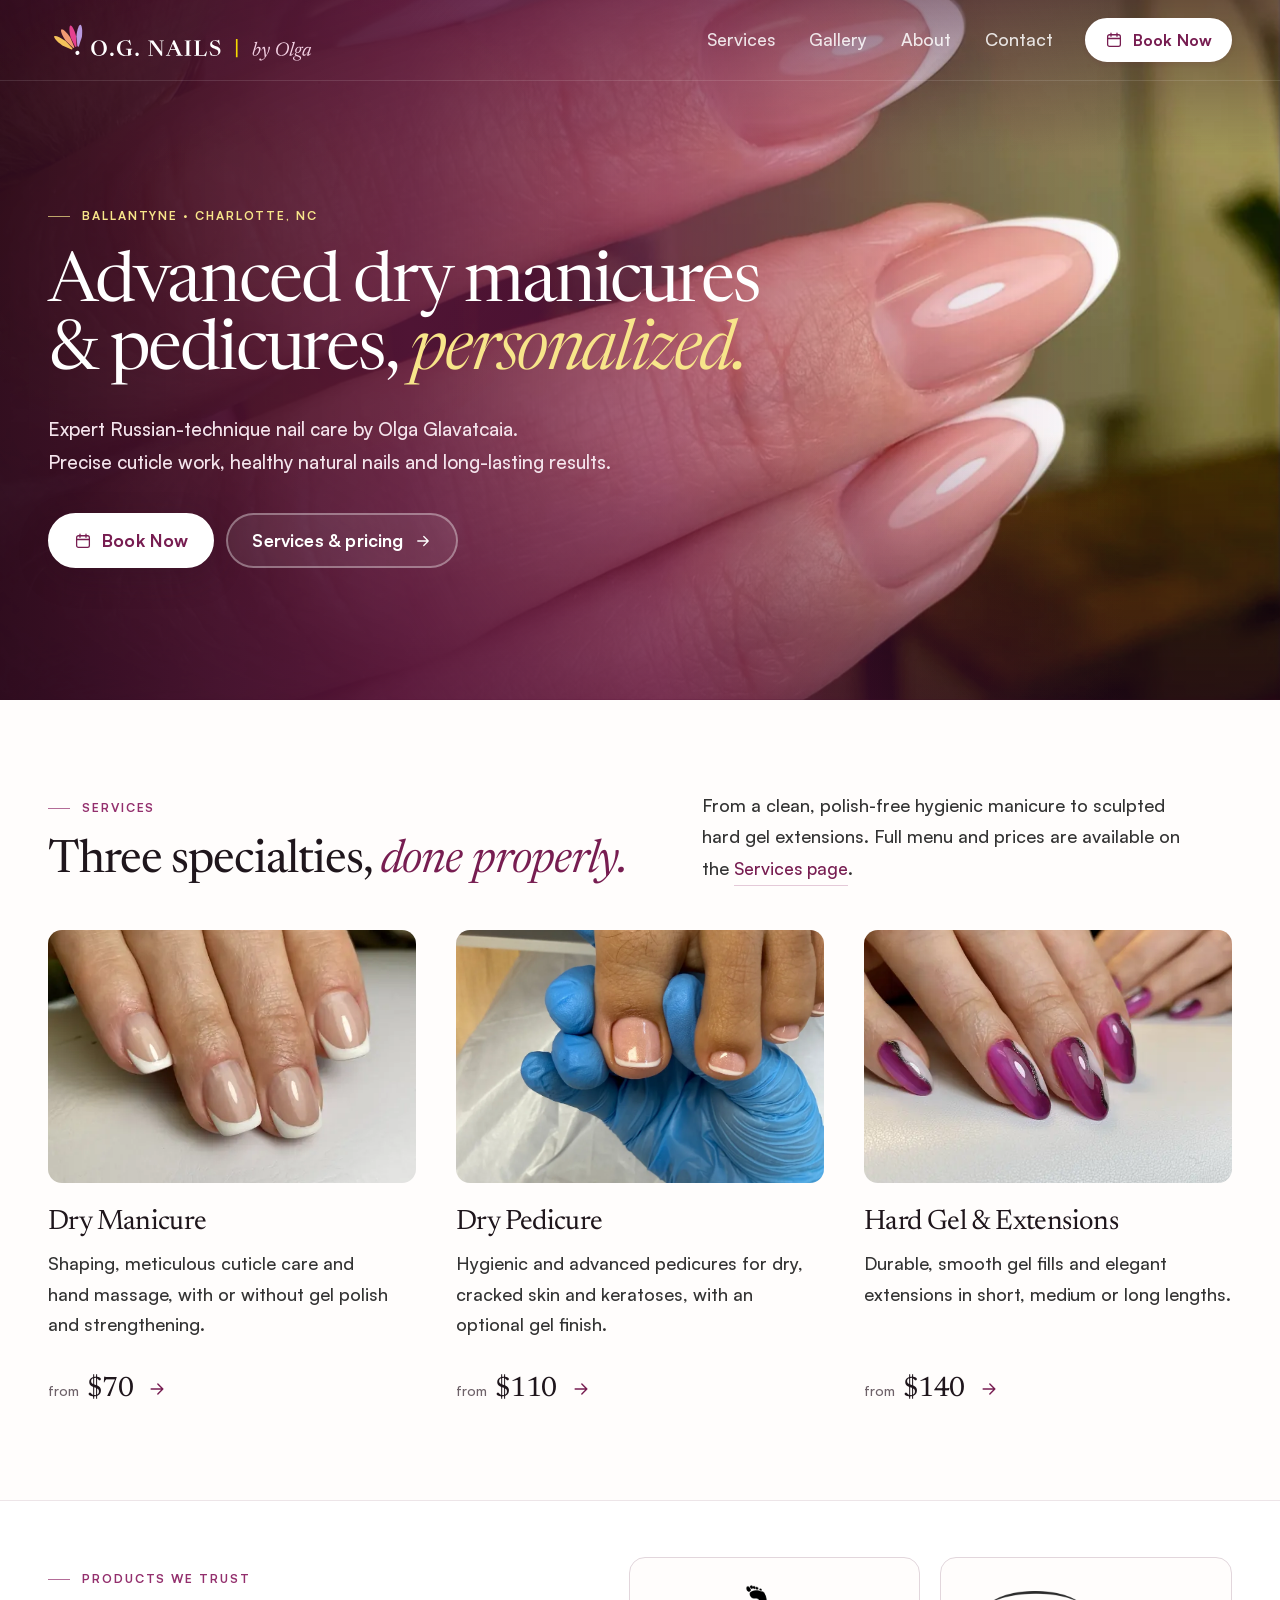
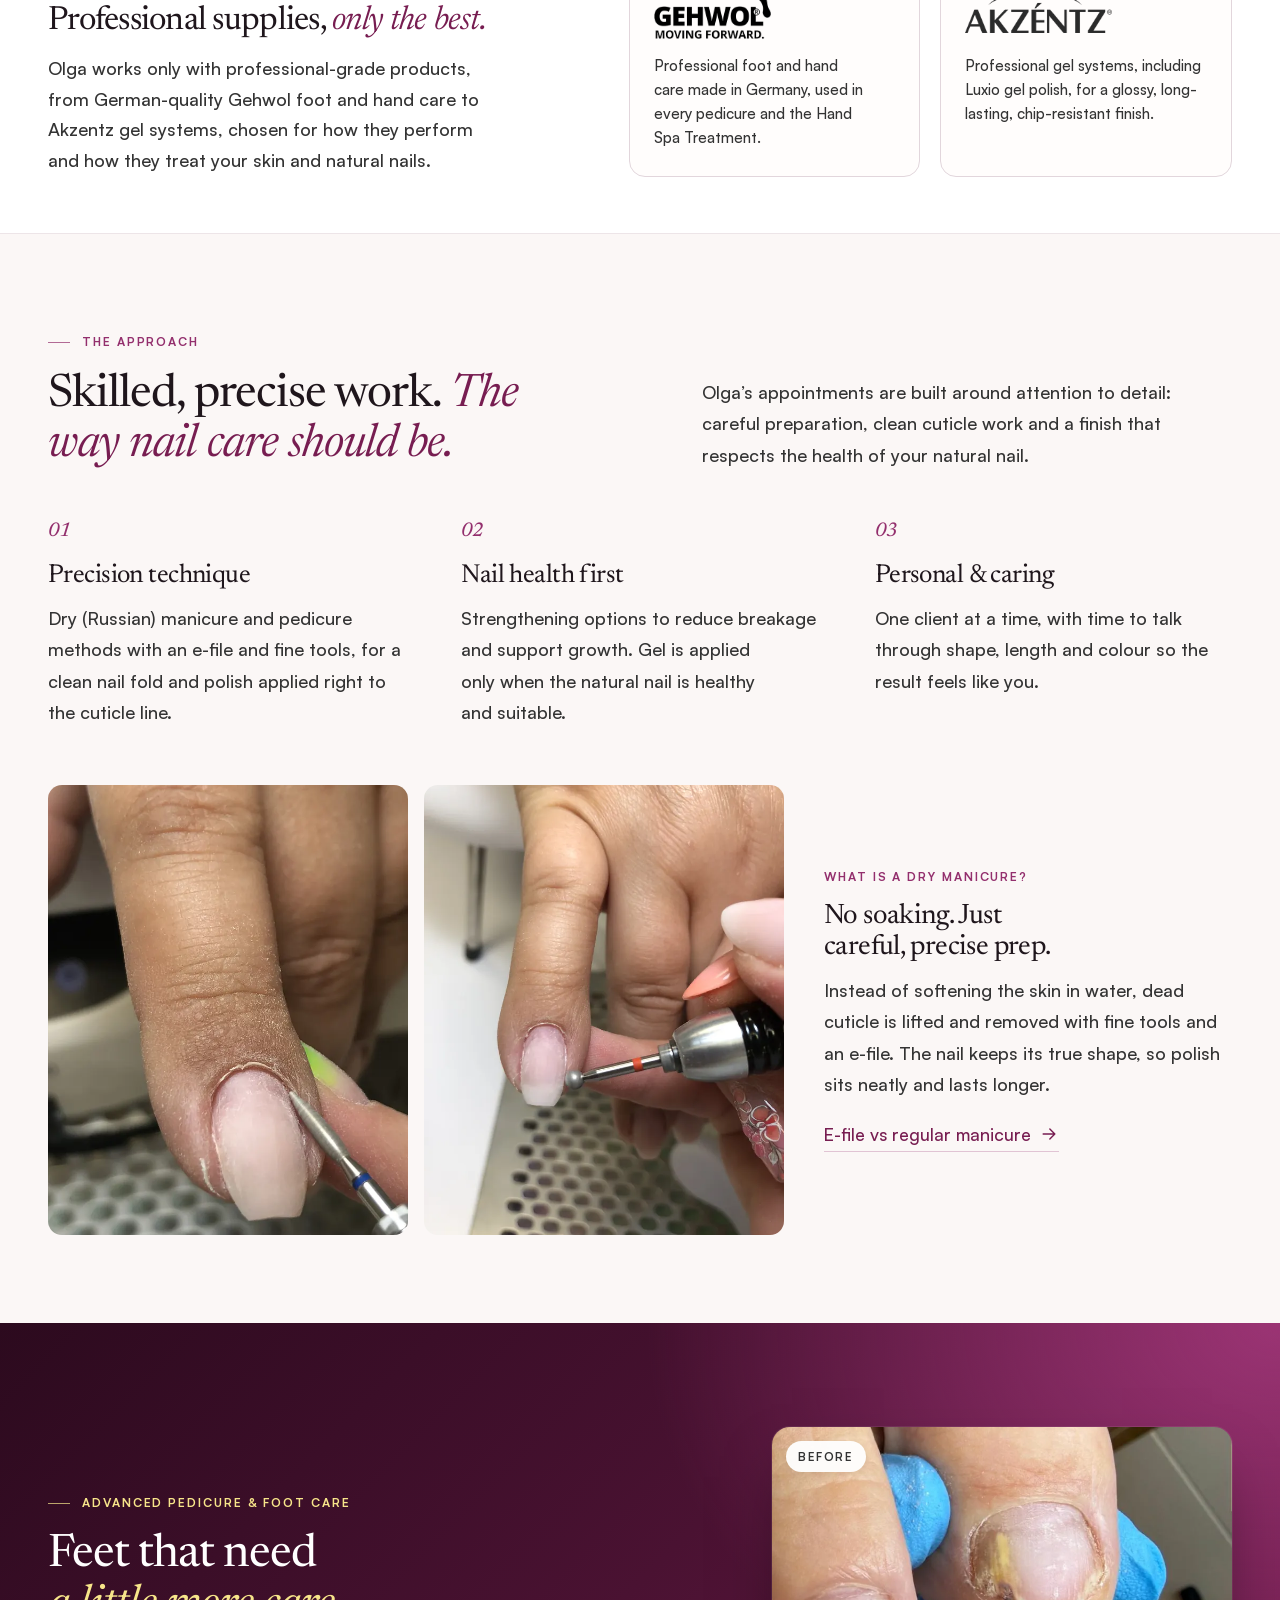
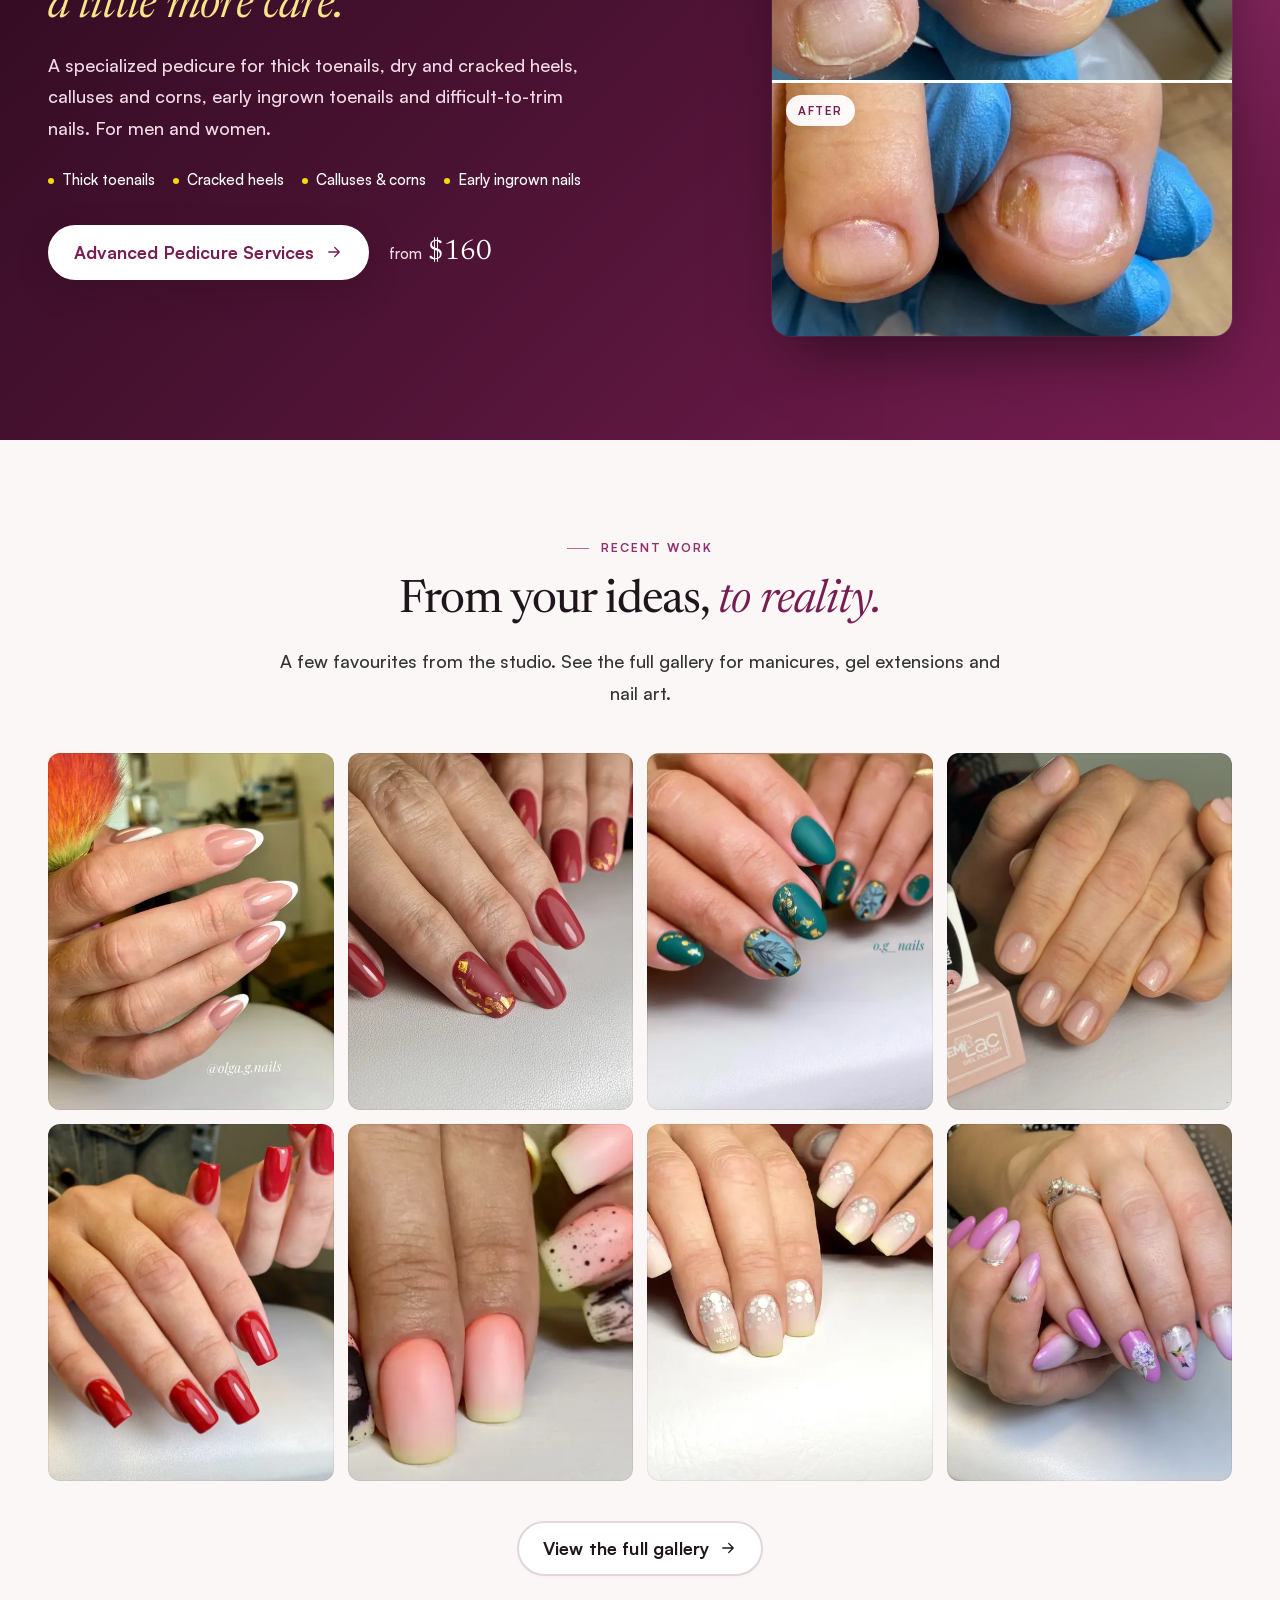
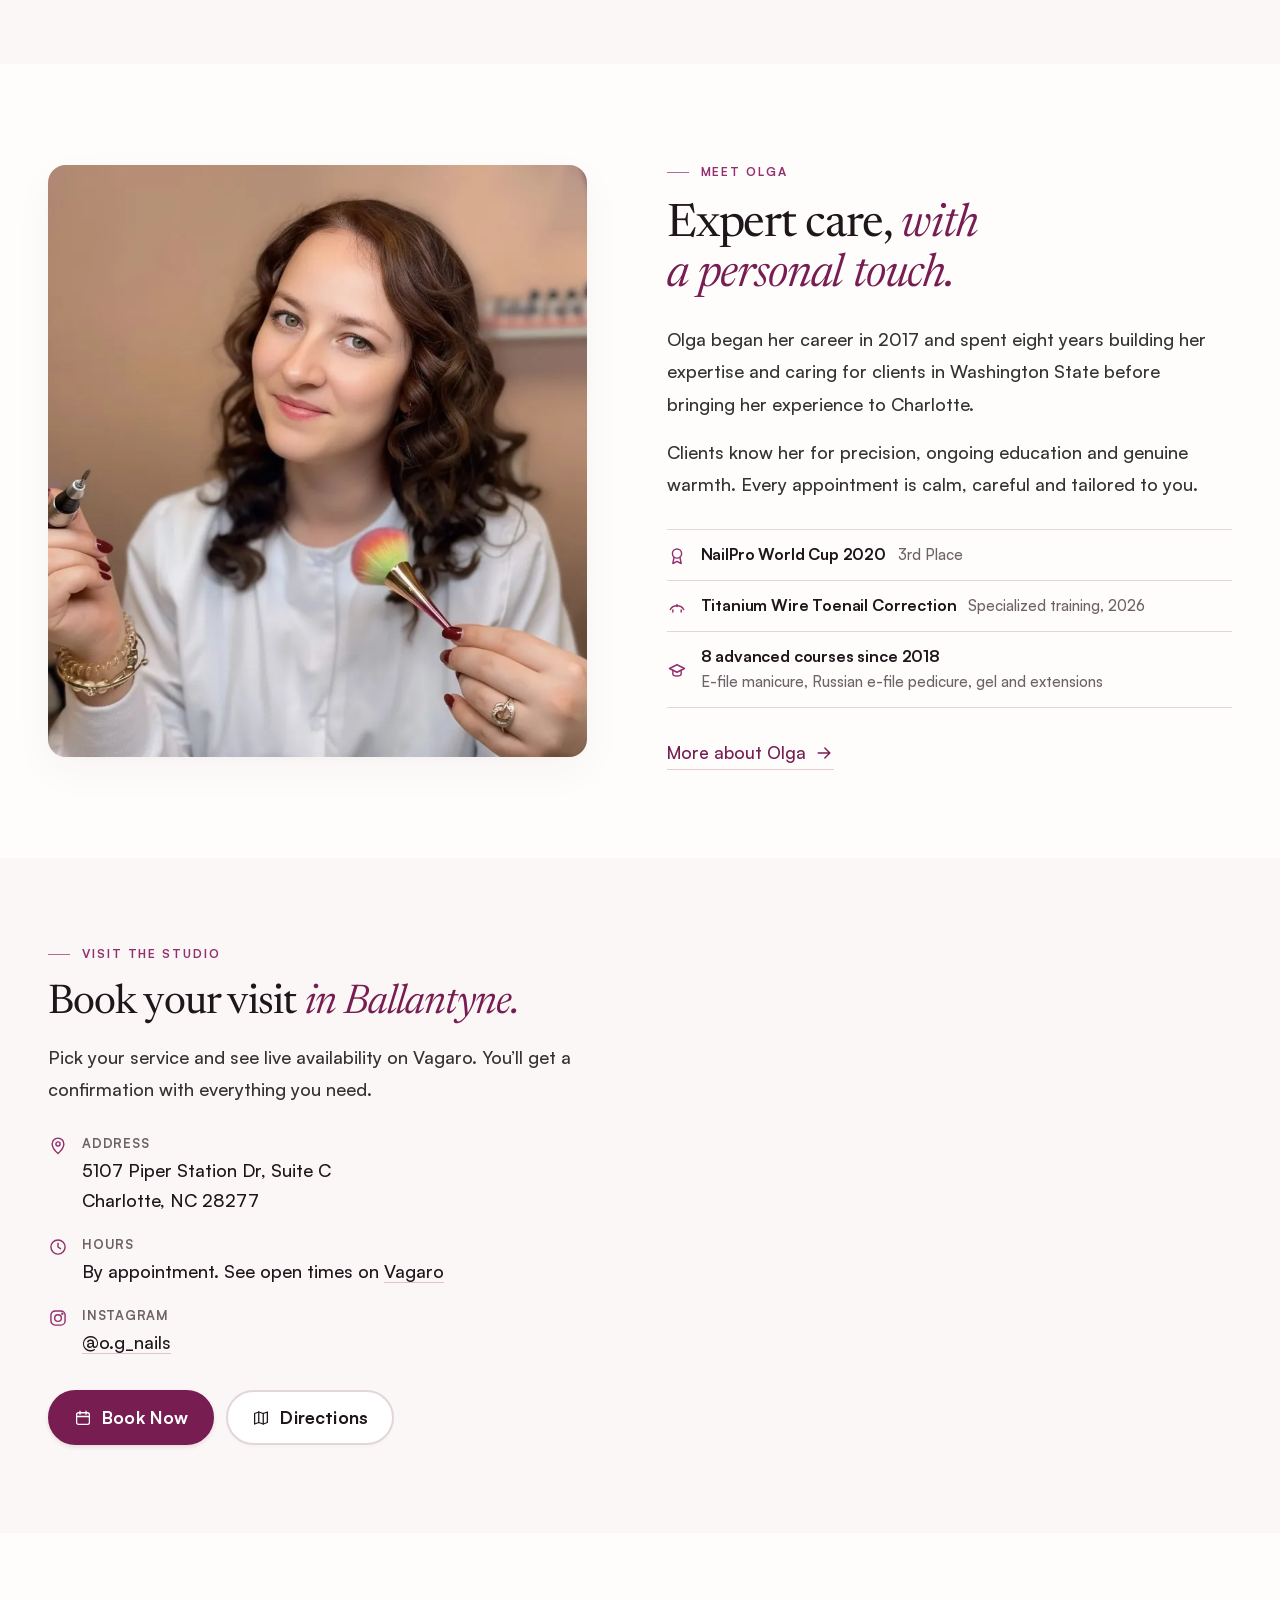
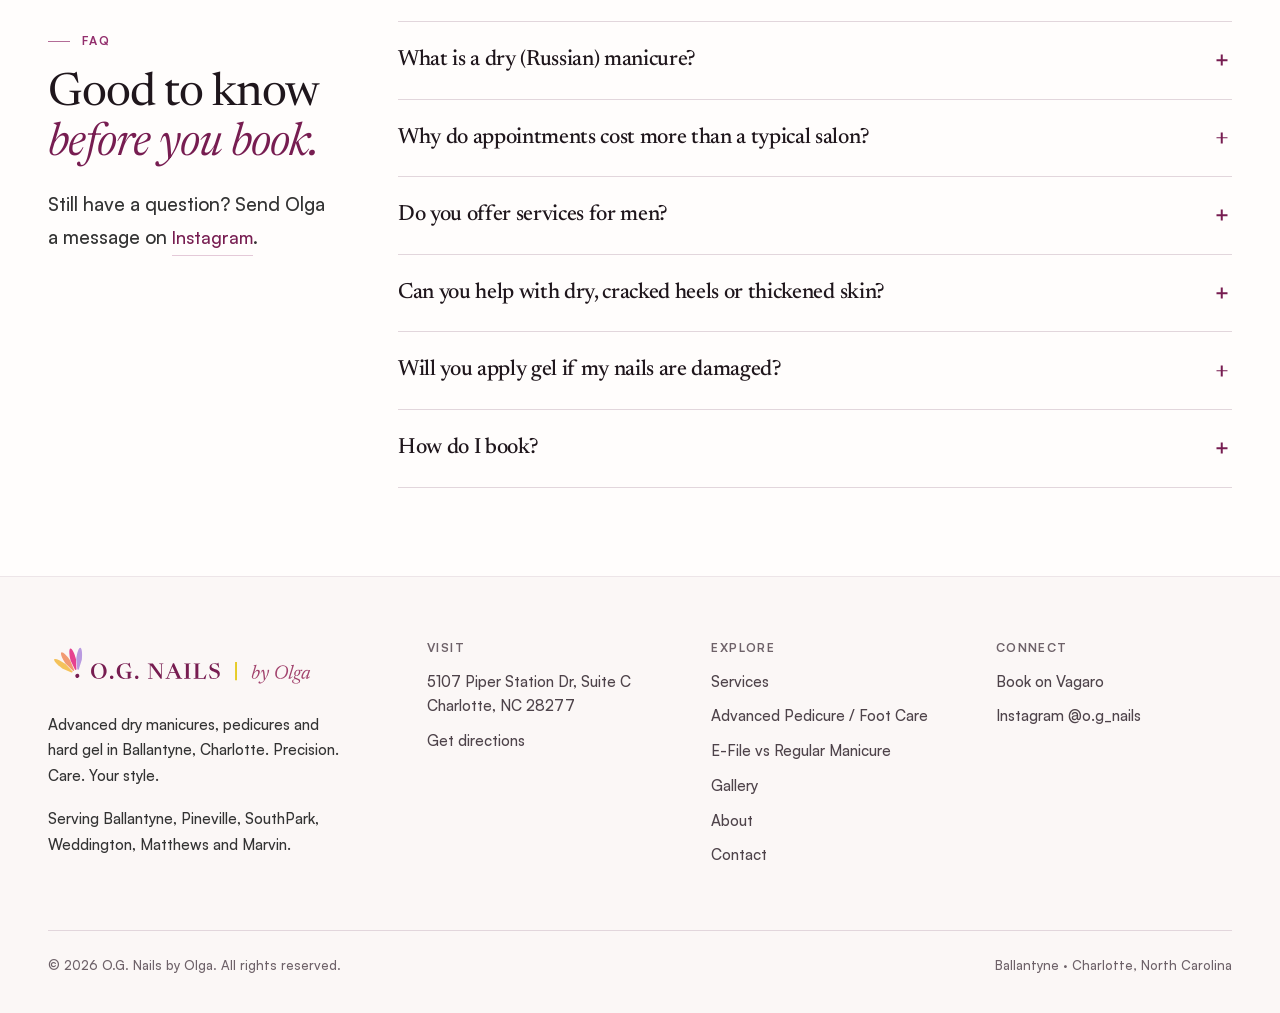
==== index.html @ f372af7d "Added E-file vs Regular page" ====
<!doctype html>
<html lang="en">
<head>
<meta charset="utf-8">
<!-- Google tag (gtag.js) -->
<script async src="https://www.googletagmanager.com/gtag/js?id=G-LPJMN4SHJZ"></script>
<script>
  window.dataLayer = window.dataLayer || [];
  function gtag(){dataLayer.push(arguments);}
  gtag('js', new Date());

  gtag('config', 'G-LPJMN4SHJZ');
</script>
<meta name="viewport" content="width=device-width, initial-scale=1, viewport-fit=cover">
<title>Russian Manicure & Pedicure in Charlotte | O.G. Nails by Olga</title>
<meta name="description" content="Dry (Russian) manicures, pedicures, advanced foot care and hard gel in Ballantyne, Charlotte NC, near Pineville, Matthews and Weddington. Book online.">
<meta name="theme-color" content="#fffdfc">
<link rel="icon" type="image/svg+xml" href="assets/img/favicon.svg">
<link rel="apple-touch-icon" href="assets/img/apple-touch-icon.png">
<meta property="og:type" content="website">
<meta property="og:site_name" content="O.G. Nails by Olga">
<meta property="og:title" content="Russian Manicure &amp; Pedicure in Charlotte | O.G. Nails by Olga">
<meta property="og:description" content="Dry (Russian) manicures, pedicures, advanced foot care and hard gel in Ballantyne, Charlotte NC, near Pineville, Matthews and Weddington. Book online.">
<link rel="canonical" href="https://ognailscharlotte.com/">
<meta property="og:url" content="https://ognailscharlotte.com/">
<meta property="og:image" content="https://ognailscharlotte.com/assets/img/og-image.jpg">
<meta property="og:image:width" content="1200">
<meta property="og:image:height" content="630">
<meta property="og:image:alt" content="O.G. Nails by Olga, nail studio in Ballantyne, Charlotte NC">
<meta property="og:locale" content="en_US">
<meta name="twitter:card" content="summary_large_image">
<meta name="twitter:title" content="Russian Manicure &amp; Pedicure in Charlotte | O.G. Nails by Olga">
<meta name="twitter:description" content="Dry (Russian) manicures, pedicures, advanced foot care and hard gel in Ballantyne, Charlotte NC, near Pineville, Matthews and Weddington. Book online.">
<link rel="preload" href="assets/fonts/newsreader-latin-opsz-normal.woff2" as="font" type="font/woff2" crossorigin>
<link rel="preload" href="assets/fonts/satoshi-medium.woff2" as="font" type="font/woff2" crossorigin>
<link rel="stylesheet" href="assets/css/styles.css">
<script type="application/ld+json">{"@context": "https://schema.org", "@type": "FAQPage", "mainEntity": [{"@type": "Question", "name": "What is a dry (Russian) manicure?", "acceptedAnswer": {"@type": "Answer", "text": "A dry manicure is done without soaking the hands in water. Instead, Olga uses a precision e-file and fine tools to gently lift and remove dead cuticle tissue and refine the nail fold. Because the nail isn\u2019t swollen with water, polish is applied to the nail\u2019s true shape, which helps it sit closer to the cuticle and look neater for longer."}}, {"@type": "Question", "name": "Why do appointments cost more than a typical salon?", "acceptedAnswer": {"@type": "Answer", "text": "You\u2019re paying for time, advanced training and meticulous technique, not a quick turnover. The goal is healthy nails and a result that holds up between visits."}}, {"@type": "Question", "name": "Do you offer services for men?", "acceptedAnswer": {"@type": "Answer", "text": "Yes. There\u2019s a dedicated Hygienic Manicure for Men and Hygienic Pedicure for Men: clean shaping, cuticle care and massage, with no polish."}}, {"@type": "Question", "name": "Can you help with dry, cracked heels or thickened skin?", "acceptedAnswer": {"@type": "Answer", "text": "That\u2019s what the Advanced Pedicure is for. It addresses keratoses, cracks and excessive dryness, and can be combined with gel polish when the natural nail is suitable."}}, {"@type": "Question", "name": "Will you apply gel if my nails are damaged?", "acceptedAnswer": {"@type": "Answer", "text": "Nail health comes first. Gel polish is applied only when the natural nail plate is healthy and suitable. If it isn\u2019t, Olga will suggest a strengthening option or a hygienic service instead."}}, {"@type": "Question", "name": "How do I book?", "acceptedAnswer": {"@type": "Answer", "text": "All appointments are booked online through Vagaro, where you can see live availability and current prices. If you have trouble booking through Vagaro, send a message on Instagram to request an appointment."}}]}</script><script type="application/ld+json">{"@context": "https://schema.org", "@type": "Person", "@id": "https://ognailscharlotte.com/#olga", "name": "Olga Glavatcaia", "jobTitle": "Nail specialist", "image": "https://ognailscharlotte.com/images/olga-glavatcaia-md.webp", "url": "https://ognailscharlotte.com/about.html", "worksFor": {"@id": "https://ognailscharlotte.com/#business"}, "sameAs": ["https://www.instagram.com/o.g_nails"], "award": "NailPro World Cup 2020, 3rd place", "knowsAbout": ["Russian e-file manicure", "Dry pedicure", "Titanium wire toenail correction", "Hard gel extensions", "French sculpture gel nails"], "workLocation": {"@id": "https://ognailscharlotte.com/#business"}}</script><link rel="preload" as="image" href="images/hero/home-lg.webp" media="(min-width:1401px)"><link rel="preload" as="image" href="images/hero/home-md.webp" media="(min-width:701px) and (max-width:1400px)"><link rel="preload" as="image" href="images/hero/home-mobile-sm.webp" media="(max-width:700px)"><script type="application/ld+json">{"@context": "https://schema.org", "@type": "NailSalon", "@id": "https://ognailscharlotte.com/#business", "name": "O.G. Nails by Olga", "alternateName": "O.G. Nails", "image": "https://ognailscharlotte.com/images/olga-glavatcaia-md.webp", "url": "https://ognailscharlotte.com/", "logo": "https://ognailscharlotte.com/logo-badge.png", "description": "Advanced dry (Russian) manicures, dry pedicures, advanced pedicure and foot care, and hard gel extensions by Olga Glavatcaia in Ballantyne, Charlotte, NC, near Pineville, SouthPark, Weddington, Matthews and Marvin.", "address": {"@type": "PostalAddress", "streetAddress": "5107 Piper Station Dr, Suite C", "addressLocality": "Charlotte", "addressRegion": "NC", "postalCode": "28277", "addressCountry": "US"}, "hasMap": "https://www.google.com/maps/search/?api=1&query=5107+Piper+Station+Dr+Suite+C+Charlotte+NC+28277", "areaServed": [{"@type": "City", "name": "Charlotte"}, {"@type": "City", "name": "Pineville"}, {"@type": "City", "name": "Matthews"}, {"@type": "City", "name": "Weddington"}, {"@type": "City", "name": "Marvin"}, {"@type": "Place", "name": "Ballantyne"}, {"@type": "Place", "name": "SouthPark"}], "priceRange": "$$$", "currenciesAccepted": "USD", "founder": {"@id": "https://ognailscharlotte.com/#olga"}, "employee": {"@id": "https://ognailscharlotte.com/#olga"}, "knowsAbout": ["Russian manicure", "Dry manicure", "E-file manicure", "Dry pedicure", "Advanced pedicure", "Cracked heels", "Calluses and corns", "Thick toenails", "Titanium wire toenail correction", "Hard gel extensions", "Nail art"], "sameAs": ["https://www.instagram.com/o.g_nails", "https://www.vagaro.com/ognails"], "potentialAction": {"@type": "ReserveAction", "target": {"@type": "EntryPoint", "urlTemplate": "https://www.vagaro.com/ognails", "actionPlatform": ["https://schema.org/DesktopWebPlatform", "https://schema.org/MobileWebPlatform"]}, "result": {"@type": "Reservation", "name": "Nail appointment"}}}</script>
</head>
<body class="has-overlay-header">
<a class="skip-link" href="#main">Skip to content</a>
<header class="site-header">
  <div class="container nav-wrap">
    <a class="brand" href="index.html"><img class="logo" src="assets/img/logo.svg" width="288" height="49" alt="O.G. Nails by Olga"><img class="logo logo-light" src="assets/img/logo-light.svg" width="288" height="49" alt=""></a>
    <button class="nav-toggle" type="button" aria-expanded="false" aria-controls="site-nav" aria-label="Menu"><span class="bar"></span></button>
    <nav class="site-nav" id="site-nav" aria-label="Main"><a href="services.html">Services</a><a href="gallery.html">Gallery</a><a href="about.html">About</a><a href="contact.html">Contact</a></nav>
    <a class="button button-small header-book" href="https://www.vagaro.com/ognails" target="_blank" rel="noopener" data-book="header"><svg class="icon" viewBox="0 0 24 24" aria-hidden="true"><rect x="3.5" y="5" width="17" height="15.5" rx="2.5"/><path d="M3.5 10h17M8 3v4M16 3v4"/></svg>Book Now</a>
  </div>
</header>
<main id="main">

<section class="hero hero-bg">
  <picture class="hero-media">
    <source media="(max-width:700px)" srcset="images/hero/home-mobile-sm.webp">
    <source media="(max-width:1400px)" srcset="images/hero/home-md.webp">
    <img src="images/hero/home-lg.webp" alt="" width="2395" height="1914" fetchpriority="high" decoding="async">
  </picture>
  <div class="container hero-inner">
    <div class="hero-copy">
      <span class="eyebrow eyebrow-glass">Ballantyne &middot; Charlotte, NC</span>
      <h1>Advanced dry manicures &amp; pedicures, <em>personalized.</em></h1>
      <p class="hero-description">Expert Russian-technique nail care by Olga Glavatcaia.<br>Precise cuticle work, healthy natural nails and long-lasting results.</p>
      <div class="hero-actions">
        <a class="button button-light" href="https://www.vagaro.com/ognails" target="_blank" rel="noopener" data-book="home-hero"><svg class="icon" viewBox="0 0 24 24" aria-hidden="true"><rect x="3.5" y="5" width="17" height="15.5" rx="2.5"/><path d="M3.5 10h17M8 3v4M16 3v4"/></svg>Book Now</a>
        <a class="button button-glass" href="services.html">Services &amp; pricing <svg class="icon" viewBox="0 0 24 24" aria-hidden="true"><path d="M5 12h14M13 6l6 6-6 6"/></svg></a>
      </div>
    </div>
  </div>
</section>

<section class="section" id="services">
  <div class="container">
    <div class="section-head reveal">
      <div>
        <span class="eyebrow">Services</span>
        <h2>Three specialties, <em>done properly.</em></h2>
      </div>
      <p>From a clean, polish-free hygienic manicure to sculpted hard gel extensions. Full menu and prices are available on the <a class="text-link" href="services.html">Services page</a>.</p>
    </div>
    <div class="service-cards reveal">
      <a class="service-card" href="services.html#manicure">
        <div class="media"><img src="images/gallery/og-nails-charlotte-05-sm.webp" width="570" height="720" alt="Short natural French manicure" loading="lazy" decoding="async"></div>
        <div class="body">
          <h3>Dry Manicure</h3>
          <p>Shaping, meticulous cuticle care and hand massage, with or without gel polish and strengthening.</p>
          <div class="meta"><span class="price-from">from <strong>$70</strong></span><span class="arrow"><svg class="icon" viewBox="0 0 24 24" aria-hidden="true"><path d="M5 12h14M13 6l6 6-6 6"/></svg></span></div>
        </div>
      </a>
      <a class="service-card" href="services.html#pedicure">
        <div class="media"><img src="images/gallery/pedicure-french-gel-sm.webp" width="1000" height="693" alt="Natural French gel pedicure with neatly shaped toenails" loading="lazy" decoding="async"></div>
        <div class="body">
          <h3>Dry Pedicure</h3>
          <p>Hygienic and advanced pedicures for dry, cracked skin and keratoses, with an optional gel finish.</p>
          <div class="meta"><span class="price-from">from <strong>$110</strong></span><span class="arrow"><svg class="icon" viewBox="0 0 24 24" aria-hidden="true"><path d="M5 12h14M13 6l6 6-6 6"/></svg></span></div>
        </div>
      </a>
      <a class="service-card" href="services.html#hard-gel">
        <div class="media"><img src="images/gallery/og-nails-charlotte-31-sm.webp" width="603" height="720" alt="Plum almond hard gel nails with white and silver accents" loading="lazy" decoding="async"></div>
        <div class="body">
          <h3>Hard Gel &amp; Extensions</h3>
          <p>Durable, smooth gel fills and elegant extensions in short, medium or long lengths.</p>
          <div class="meta"><span class="price-from">from <strong>$140</strong></span><span class="arrow"><svg class="icon" viewBox="0 0 24 24" aria-hidden="true"><path d="M5 12h14M13 6l6 6-6 6"/></svg></span></div>
        </div>
      </a>
    </div>
  </div>
</section>



<section class="brands" aria-labelledby="brands-title">
  <div class="container brands-grid reveal">
    <div class="brands-copy">
      <span class="eyebrow">Products we trust</span>
      <h2 id="brands-title">Professional supplies, <em>only the best.</em></h2>
      <p>Olga works only with professional-grade products, from German-quality Gehwol foot and hand care to Akzentz gel systems, chosen for how they perform and how they treat your skin and natural nails.</p>
    </div>
    <ul class="brand-list">
      <li class="brand-tile">
        <span class="brand-logo" data-brand="gehwol"><img src="images/brands/gehwol.png" width="314" height="144" alt="Gehwol" loading="lazy" decoding="async"></span>
        <p>Professional foot and hand care made in Germany, used in every pedicure and the Hand Spa Treatment.</p>
      </li>
      <li class="brand-tile">
        <span class="brand-logo" data-brand="akzentz"><img src="images/brands/akzentz.png" width="420" height="120" alt="Akzentz" loading="lazy" decoding="async"></span>
        <p>Professional gel systems, including Luxio gel polish, for a glossy, long-lasting, chip-resistant finish.</p>
      </li>
    </ul>
  </div>
</section>

<section class="section section-tint" id="approach">
  <div class="container">
    <div class="section-head reveal">
      <div>
        <span class="eyebrow">The approach</span>
        <h2>Skilled, precise work. <em>The way nail care should be.</em></h2>
      </div>
      <p>Olga’s appointments are built around attention to detail: careful preparation, clean cuticle work and a finish that respects the health of your natural nail.</p>
    </div>
    <div class="feature-grid reveal">
      <article>
        <div class="feature-icon"><svg class="icon" viewBox="0 0 24 24" aria-hidden="true"><circle cx="12" cy="12" r="8"/><circle cx="12" cy="12" r="3.5"/><path d="M12 2v3M12 19v3M2 12h3M19 12h3"/></svg></div>
        <h3>Precision technique</h3>
        <p>Dry (Russian) manicure and pedicure methods with an e-file and fine tools, for a clean nail fold and polish applied right to the cuticle line.</p>
      </article>
      <article>
        <div class="feature-icon"><svg class="icon" viewBox="0 0 24 24" aria-hidden="true"><path d="M5 19c0-8 5-14 15-14 0 10-6 15-14 15"/><path d="M5 19c3-4 6-7 10-9"/></svg></div>
        <h3>Nail health first</h3>
        <p>Strengthening options to reduce breakage and support growth. Gel is applied only when the natural nail is healthy and suitable.</p>
      </article>
      <article>
        <div class="feature-icon"><svg class="icon" viewBox="0 0 24 24" aria-hidden="true"><path d="M12 20s-7.5-4.6-7.5-10.2A4.3 4.3 0 0 1 12 7a4.3 4.3 0 0 1 7.5 2.8C19.5 15.4 12 20 12 20Z"/></svg></div>
        <h3>Personal &amp; caring</h3>
        <p>One client at a time, with time to talk through shape, length and colour so the result feels like you.</p>
      </article>
    </div>
    <div class="process reveal">
      <figure><img src="images/gallery/process-cuticle-sm.webp" width="675" height="900" alt="Close-up of precise e-file cuticle work during a dry manicure" loading="lazy" decoding="async"></figure>
      <figure><img src="images/gallery/process-structure-sm.webp" width="675" height="900" alt="Building a natural-looking hard gel structure with an e-file" loading="lazy" decoding="async"></figure>
      <div class="process-note">
        <span class="kicker">What is a dry manicure?</span>
        <h3>No soaking. Just careful, precise prep.</h3>
        <p>Instead of softening the skin in water, dead cuticle is lifted and removed with fine tools and an e-file. The nail keeps its true shape, so polish sits neatly and lasts longer.</p>
        <p style="margin-top:18px"><a class="text-link" href="e-file-vs-regular-manicure.html">E-file vs regular manicure <svg class="icon" viewBox="0 0 24 24" aria-hidden="true"><path d="M5 12h14M13 6l6 6-6 6"/></svg></a></p>
      </div>
    </div>
  </div>
</section>

<section class="fcb" aria-labelledby="footcare-band-title">
  <div class="container fcb-grid">
    <div class="fcb-copy reveal">
      <span class="eyebrow eyebrow-glass">Advanced pedicure &amp; foot care</span>
      <h2 id="footcare-band-title">Feet that need <em>a little more care.</em></h2>
      <p>A specialized pedicure for thick toenails, dry and cracked heels, calluses and corns, early ingrown toenails and difficult-to-trim nails. For men and women.</p>
      <ul class="footcare-tags">
        <li>Thick toenails</li><li>Cracked heels</li><li>Calluses &amp; corns</li><li>Early ingrown nails</li>
      </ul>
      <div class="hero-actions">
        <a class="button button-light" href="advanced-pedicure-foot-care.html">Advanced Pedicure Services <svg class="icon" viewBox="0 0 24 24" aria-hidden="true"><path d="M5 12h14M13 6l6 6-6 6"/></svg></a>
        <span class="footcare-price">from <strong>$160</strong></span>
      </div>
    </div>
    <a class="fcb-media portrait-ba reveal" href="advanced-pedicure-foot-care.html" tabindex="-1" aria-hidden="true">
      <img src="images/foot-care/hero-before-after.webp" width="880" height="974" alt="" loading="lazy" decoding="async">
      <span class="hero-ba-chip" style="top:14px">Before</span>
      <span class="hero-ba-chip is-after" style="top:calc(50% + 14px)">After</span>
    </a>
  </div>
</section>

<section class="section section-tint" id="work">
  <div class="container">
    <div class="section-head center reveal">
      <span class="eyebrow">Recent work</span>
      <h2>From your ideas, <em>to reality.</em></h2>
      <p>A few favourites from the studio. See the full gallery for manicures, gel extensions and nail art.</p>
    </div>
    <div class="photo-grid reveal">
      <a class="tile" href="gallery.html"><img src="images/gallery/og-nails-charlotte-02-sm.webp" width="487" height="720" alt="Classic white French tips on almond nails" loading="lazy" decoding="async"></a><a class="tile" href="gallery.html"><img src="images/gallery/og-nails-charlotte-04-sm.webp" width="540" height="720" alt="Deep burgundy gel manicure with gold foil accents" loading="lazy" decoding="async"></a><a class="tile" href="gallery.html"><img src="images/gallery/og-nails-charlotte-07-sm.webp" width="576" height="720" alt="Matte teal manicure with gold leaf and botanical accents" loading="lazy" decoding="async"></a><a class="tile" href="gallery.html"><img src="images/gallery/og-nails-charlotte-08-sm.webp" width="674" height="720" alt="Sheer nude gel manicure on short natural nails" loading="lazy" decoding="async"></a><a class="tile" href="gallery.html"><img src="images/gallery/og-nails-charlotte-11-sm.webp" width="681" height="720" alt="Glossy red square gel extensions" loading="lazy" decoding="async"></a><a class="tile" href="gallery.html"><img src="images/gallery/og-nails-charlotte-12-sm.webp" width="720" height="427" alt="Peach ombre manicure with hand-painted portrait art" loading="lazy" decoding="async"></a><a class="tile" href="gallery.html"><img src="images/gallery/og-nails-charlotte-10-sm.webp" width="720" height="540" alt="Soft nude manicure with white dot design" loading="lazy" decoding="async"></a><a class="tile" href="gallery.html"><img src="images/gallery/og-nails-charlotte-18-sm.webp" width="662" height="720" alt="Lilac ombre almond nails with floral art" loading="lazy" decoding="async"></a>
    </div>
    <div class="section-foot"><a class="button button-secondary" href="gallery.html">View the full gallery <svg class="icon" viewBox="0 0 24 24" aria-hidden="true"><path d="M5 12h14M13 6l6 6-6 6"/></svg></a></div>
  </div>
</section>

<section class="section" id="about">
  <div class="container about-split">
    <div class="portrait reveal">
      <img src="images/olga-glavatcaia-md.webp" width="1184" height="864" alt="Olga Glavatcaia, nail specialist, in her Charlotte studio" loading="lazy" decoding="async">
      <div class="portrait-badge"><span class="medal">3rd</span><span><strong>NailPro World Cup</strong>2020 placement</span></div>
    </div>
    <div class="about-copy reveal">
      <span class="eyebrow">Meet Olga</span>
      <h2>Expert care, <em>with a personal touch.</em></h2>
      <p>Olga began her career in 2017 and spent eight years building her expertise and caring for clients in Washington State before bringing her experience to Charlotte.</p>
      <p>Clients know her for precision, ongoing education and genuine warmth. Every appointment is calm, careful and tailored to you.</p>
      <ul class="badges">
        <li class="badge"><svg class="icon" viewBox="0 0 24 24" aria-hidden="true"><circle cx="12" cy="9" r="5.5"/><path d="M8.5 13.3 7 21l5-2.6 5 2.6-1.5-7.7"/></svg><div><strong>NailPro World Cup 2020</strong><span>3rd Place</span></div></li>
        <li class="badge"><svg class="icon" viewBox="0 0 24 24" aria-hidden="true"><path d="M4 15c3-6 13-6 16 0"/><path d="M7 15.5V18M17 15.5V18M12 11.5V9"/></svg><div><strong>Titanium Wire Toenail Correction</strong><span>Specialized training, 2026</span></div></li>
        <li class="badge wide"><svg class="icon" viewBox="0 0 24 24" aria-hidden="true"><path d="m3 9 9-4.5L21 9l-9 4.5L3 9Z"/><path d="M7 11v4.5c0 1.4 2.2 2.5 5 2.5s5-1.1 5-2.5V11"/></svg><div><strong>8 advanced courses since 2018</strong><span>E-file manicure, Russian e-file pedicure, gel and extensions</span></div></li>
      </ul>
      <a class="text-link" href="about.html">More about Olga <svg class="icon" viewBox="0 0 24 24" aria-hidden="true"><path d="M5 12h14M13 6l6 6-6 6"/></svg></a>
    </div>
  </div>
</section>

<section class="section section-tint" id="visit">
  <div class="container visit">
    <div class="visit-card reveal">
      <span class="eyebrow">Visit the studio</span>
      <h2>Book your visit <em>in Ballantyne.</em></h2>
      <p>Pick your service and see live availability on Vagaro. You’ll get a confirmation with everything you need.</p>
      <ul class="info-list">
        <li><svg class="icon" viewBox="0 0 24 24" aria-hidden="true"><path d="M12 21s-7-6.2-7-11.5A7 7 0 0 1 19 9.5C19 14.8 12 21 12 21Z"/><circle cx="12" cy="9.5" r="2.5"/></svg><div><strong>Address</strong>5107 Piper Station Dr, Suite C<br>Charlotte, NC 28277</div></li>
        <li><svg class="icon" viewBox="0 0 24 24" aria-hidden="true"><circle cx="12" cy="12" r="8.5"/><path d="M12 7.5V12l3 2"/></svg><div><strong>Hours</strong>By appointment. See open times on <a href="https://www.vagaro.com/ognails" target="_blank" rel="noopener" data-book="home-hours">Vagaro</a></div></li>
        <li><svg class="icon" viewBox="0 0 24 24" aria-hidden="true"><rect x="3.5" y="3.5" width="17" height="17" rx="5"/><circle cx="12" cy="12" r="4"/><circle cx="17.2" cy="6.8" r=".6" fill="currentColor"/></svg><div><strong>Instagram</strong><a href="https://www.instagram.com/o.g_nails" target="_blank" rel="noopener">@o.g_nails</a></div></li>
      </ul>
      <div class="actions">
        <a class="button" href="https://www.vagaro.com/ognails" target="_blank" rel="noopener" data-book="home-visit"><svg class="icon" viewBox="0 0 24 24" aria-hidden="true"><rect x="3.5" y="5" width="17" height="15.5" rx="2.5"/><path d="M3.5 10h17M8 3v4M16 3v4"/></svg>Book Now</a>
        <a class="button button-secondary" href="https://www.google.com/maps/search/?api=1&query=5107+Piper+Station+Dr+Suite+C+Charlotte+NC+28277" target="_blank" rel="noopener"><svg class="icon" viewBox="0 0 24 24" aria-hidden="true"><path d="m9 4-5.5 2v14L9 18l6 2 5.5-2V4L15 6 9 4Z"/><path d="M9 4v14M15 6v14"/></svg>Directions</a>
      </div>
    </div>
    <div class="map reveal">
      <iframe src="https://www.google.com/maps?q=5107+Piper+Station+Dr+Suite+C,+Charlotte,+NC+28277&output=embed" title="Map to O.G. Nails by Olga, 5107 Piper Station Dr Suite C, Charlotte" loading="lazy" referrerpolicy="no-referrer-when-downgrade"></iframe>
    </div>
  </div>
</section>

<section class="section" id="faq">
  <div class="container faq">
    <div class="reveal">
      <span class="eyebrow">FAQ</span>
      <h2 style="margin-top:18px">Good to know <em>before you book.</em></h2>
      <p class="lead" style="margin-top:18px">Still have a question? Send Olga a message on <a class="text-link" href="https://www.instagram.com/o.g_nails" target="_blank" rel="noopener">Instagram</a>.</p>
    </div>
    <div class="faq-list reveal"><details><summary>What is a dry (Russian) manicure?<span class="plus" aria-hidden="true"></span></summary><div class="answer"><p>A dry manicure is done without soaking the hands in water. Instead, Olga uses a precision e-file and fine tools to gently lift and remove dead cuticle tissue and refine the nail fold.</p><p>Because the nail isn’t swollen with water, polish is applied to the nail’s true shape, which helps it sit closer to the cuticle and look neater for longer.</p></div></details><details><summary>Why do appointments cost more than a typical salon?<span class="plus" aria-hidden="true"></span></summary><div class="answer"><p>You’re paying for time, advanced training and meticulous technique, not a quick turnover. The goal is healthy nails and a result that holds up between visits.</p></div></details><details><summary>Do you offer services for men?<span class="plus" aria-hidden="true"></span></summary><div class="answer"><p>Yes. There’s a dedicated Hygienic Manicure for Men and Hygienic Pedicure for Men: clean shaping, cuticle care and massage, with no polish.</p></div></details><details><summary>Can you help with dry, cracked heels or thickened skin?<span class="plus" aria-hidden="true"></span></summary><div class="answer"><p>That’s what the <a class="text-link" href="advanced-pedicure-foot-care.html">Advanced Pedicure</a> is for. It addresses keratoses, cracks and excessive dryness, and can be combined with gel polish when the natural nail is suitable.</p></div></details><details><summary>Will you apply gel if my nails are damaged?<span class="plus" aria-hidden="true"></span></summary><div class="answer"><p>Nail health comes first. Gel polish is applied only when the natural nail plate is healthy and suitable. If it isn’t, Olga will suggest a strengthening option or a hygienic service instead.</p></div></details><details><summary>How do I book?<span class="plus" aria-hidden="true"></span></summary><div class="answer"><p>All appointments are booked online through <a class="text-link" href="https://www.vagaro.com/ognails" target="_blank" rel="noopener" data-book="faq">Vagaro</a>, where you can see live availability and current prices. If you have trouble booking through Vagaro, send a message on <a class="text-link" href="https://www.instagram.com/o.g_nails" target="_blank" rel="noopener">Instagram</a> to request an appointment.</p></div></details></div>
  </div>
</section>

</main>
<footer class="site-footer">
  <div class="container">
    <div class="footer-grid">
      <div class="footer-brand">
        <a class="brand" href="index.html" ><img class="logo" src="assets/img/logo.svg" width="288" height="49" alt="O.G. Nails by Olga"></a>
        <p>Advanced dry manicures, pedicures and hard gel in Ballantyne, Charlotte. Precision. Care. Your style.</p>
        <p class="footer-areas">Serving Ballantyne, Pineville, SouthPark, Weddington, Matthews and Marvin.</p>
      </div>
      <div>
        <h3>Visit</h3>
        <ul>
          <li>5107 Piper Station Dr, Suite C<br>Charlotte, NC 28277</li>
          <li><a href="https://www.google.com/maps/search/?api=1&query=5107+Piper+Station+Dr+Suite+C+Charlotte+NC+28277" target="_blank" rel="noopener">Get directions</a></li>
        </ul>
      </div>
      <div>
        <h3>Explore</h3>
        <ul><li><a href="services.html">Services</a></li><li><a href="advanced-pedicure-foot-care.html">Advanced Pedicure / Foot Care</a></li><li><a href="e-file-vs-regular-manicure.html">E-File vs Regular Manicure</a></li><li><a href="gallery.html">Gallery</a></li><li><a href="about.html">About</a></li><li><a href="contact.html">Contact</a></li></ul>
      </div>
      <div>
        <h3>Connect</h3>
        <ul>
          <li><a href="https://www.vagaro.com/ognails" target="_blank" rel="noopener" data-book="footer">Book on Vagaro</a></li>
          <li><a href="https://www.instagram.com/o.g_nails" target="_blank" rel="noopener">Instagram @o.g_nails</a></li>
        </ul>
      </div>
    </div>
    <div class="footer-bottom">
      <span>&copy; <span data-year>2026</span> O.G. Nails by Olga. All rights reserved.</span>
      <span>Ballantyne &middot; Charlotte, North Carolina</span>
    </div>
  </div>
</footer>
<div class="mobile-book">
  <a class="button" href="https://www.vagaro.com/ognails" target="_blank" rel="noopener" data-book="mobile-bar"><svg class="icon" viewBox="0 0 24 24" aria-hidden="true"><rect x="3.5" y="5" width="17" height="15.5" rx="2.5"/><path d="M3.5 10h17M8 3v4M16 3v4"/></svg>Book Now</a>
  <a class="button button-secondary" href="https://www.instagram.com/o.g_nails" target="_blank" rel="noopener" aria-label="Instagram"><svg class="icon" viewBox="0 0 24 24" aria-hidden="true"><rect x="3.5" y="3.5" width="17" height="17" rx="5"/><circle cx="12" cy="12" r="4"/><circle cx="17.2" cy="6.8" r=".6" fill="currentColor"/></svg></a>
</div>
<script src="assets/js/main.js" defer></script>
</body>
</html>
---- assets/css/styles.css ----
/* O.G. Nails by Olga — site styles */
@font-face{font-family:"Newsreader";font-style:normal;font-weight:200 800;font-display:swap;src:url("../fonts/newsreader-latin-opsz-normal.woff2") format("woff2")}
@font-face{font-family:"Newsreader";font-style:italic;font-weight:200 800;font-display:swap;src:url("../fonts/newsreader-latin-opsz-italic.woff2") format("woff2")}
@font-face{font-family:"Satoshi";font-style:normal;font-weight:300 599;font-display:swap;src:url("../fonts/satoshi-medium.woff2") format("woff2")}
@font-face{font-family:"Satoshi";font-style:normal;font-weight:600 900;font-display:swap;src:url("../fonts/satoshi-bold.woff2") format("woff2")}
@font-face{font-family:"Inter";font-style:normal;font-weight:100 900;font-display:swap;src:url("../fonts/inter-latin-wght-normal.woff2") format("woff2")}

:root{
  --bg:#fffdfc;
  --ink:#1f161c;
  --muted:#333;
  --soft:#6e6269;
  --line:#ede5e8;
  --line-strong:#e2d6dc;
  --surface:#fbf7f6;
  --plum:#771d51;
  --plum-2:#932f6d;
  --plum-deep:#5f1641;
  --plum-soft:#f7ebf1;
  --plum-tint:#fcf6f9;
  --gold:#f4da01;
  --radius:14px;
  --radius-sm:8px;
  --shadow:0 2px 4px #2a0f1f05,0 14px 40px #2a0f1f0a;
  --serif:"Newsreader",Georgia,"Times New Roman",serif;
  --sans:"Satoshi","Inter",-apple-system,BlinkMacSystemFont,"Segoe UI",Roboto,sans-serif;
  --header-h:80px;
}
*{box-sizing:border-box}
html{scroll-behavior:smooth;scroll-padding-top:calc(var(--header-h) + 24px);-webkit-text-size-adjust:100%}
body{margin:0;color:var(--ink);background:var(--bg);font-family:var(--sans);font-size:18px;font-weight:500;line-height:1.65;-webkit-font-smoothing:antialiased;text-rendering:optimizeLegibility}
img{display:block;max-width:100%;height:auto}
a{color:inherit;text-decoration:none}
button{font:inherit;cursor:pointer;color:inherit}
a,button{-webkit-tap-highlight-color:transparent}
:focus-visible{outline:3px solid #c27aa3;outline-offset:4px;border-radius:4px}
h1,h2,h3,h4,p,ul,ol,dl,dd,figure{margin:0}
ul,ol{padding:0;list-style:none}
h1,h2,h3{font-family:var(--serif);font-weight:420;line-height:1.1;letter-spacing:-.022em;font-optical-sizing:auto;text-wrap:balance}
h1 em,h2 em,h3 em{font-style:italic;font-weight:380;color:var(--plum)}
p{text-wrap:pretty}

.container{width:min(1200px,calc(100% - 96px));margin-inline:auto}
.narrow{max-width:880px}
.sr-only{position:absolute;width:1px;height:1px;padding:0;margin:-1px;overflow:hidden;clip:rect(0,0,0,0);white-space:nowrap;border:0}
.skip-link{position:fixed;left:16px;top:-80px;z-index:200;background:var(--plum);color:#fff;padding:10px 18px;border-radius:6px}
.skip-link:focus{top:12px}

/* ---------- Buttons ---------- */
.button{display:inline-flex;justify-content:center;align-items:center;gap:10px;padding:14px 24px;min-height:50px;color:#fff;background:var(--plum);border:2.5px solid var(--plum);border-radius:50px;font-size:1.1rem;font-weight:560;line-height:1.3;letter-spacing:.005em;box-shadow:0 2px 4px #5f164120;transition:background .2s,transform .2s,border-color .2s,color .2s;text-align:center}
.button:hover{background:var(--plum-deep);border-color:var(--plum-deep);transform:translateY(-2px)}
.button-small{font-size:1rem;padding:10px 18px;min-height:44px}
.button-secondary{background:#fff;color:var(--ink);border-color:var(--line-strong);box-shadow:0 2px 3px #2a0f1f05}
.button-secondary:hover{background:var(--plum-tint);border-color:#d7b6c8;color:var(--plum)}
.button .icon{width:18px;height:18px}
.text-link{display:inline-flex;align-items:center;gap:8px;font-weight:560;font-size:1.1rem;color:var(--plum);border-bottom:1px solid #932f6d40;padding-bottom:2px;transition:border-color .2s,gap .2s}
.text-link:hover{border-color:var(--plum);gap:12px}
.icon{width:20px;height:20px;fill:none;stroke:currentColor;stroke-width:1.7;stroke-linecap:round;stroke-linejoin:round;flex-shrink:0}

/* ---------- Eyebrow / labels ---------- */
.eyebrow{display:inline-flex;align-items:center;gap:10px;font-size:.8125rem;font-weight:560;letter-spacing:.02em;color:#463b42;border:1px solid var(--line-strong);background:#fff;border-radius:40px;padding:6px 15px 6px 12px;line-height:1.4}
.eyebrow::before{content:"";width:7px;height:7px;border-radius:50%;background:var(--gold);box-shadow:0 0 0 3px #f4da0133}
.kicker{font-size:.75rem;font-weight:620;letter-spacing:.12em;text-transform:uppercase;color:var(--plum-2)}

/* ---------- Header ---------- */
.site-header{position:sticky;top:0;z-index:50;background:#fffdfcf0;backdrop-filter:blur(14px);-webkit-backdrop-filter:blur(14px);border-bottom:1px solid var(--line)}
.nav-wrap{min-height:var(--header-h);display:flex;align-items:center;gap:32px}
.brand{display:inline-flex;align-items:center;flex-shrink:0;color:var(--ink)}
.brand .logo{width:220px;height:auto}
.logo-by{fill:var(--plum-2)}
.site-nav{display:flex;gap:34px;margin-left:auto}
.site-nav a{font-size:1.1rem;font-weight:500;color:#3d3339;padding:6px 0;position:relative;transition:color .2s}
.site-nav a::after{content:"";position:absolute;left:0;right:0;bottom:0;height:1px;background:var(--plum);transform:scaleX(0);transform-origin:left;transition:transform .25s}
.site-nav a:hover,.site-nav a[aria-current="page"]{color:var(--plum)}
.site-nav a[aria-current="page"]::after,.site-nav a:hover::after{transform:scaleX(1)}
.nav-toggle{display:none;margin-left:auto;background:none;border:1px solid var(--line-strong);border-radius:8px;width:44px;height:44px;align-items:center;justify-content:center}
.nav-toggle .bar{display:block;width:18px;height:1.5px;background:var(--ink);position:relative;transition:transform .25s,background .25s}
.nav-toggle .bar::before,.nav-toggle .bar::after{content:"";position:absolute;left:0;width:18px;height:1.5px;background:var(--ink);transition:transform .25s}
.nav-toggle .bar::before{top:-6px}.nav-toggle .bar::after{top:6px}
.nav-open .nav-toggle .bar{background:transparent}
.nav-open .nav-toggle .bar::before{transform:translateY(6px) rotate(45deg)}
.nav-open .nav-toggle .bar::after{transform:translateY(-6px) rotate(-45deg)}

/* Mobile sticky book bar */
.mobile-book{display:none}

/* ---------- Sections ---------- */
.section{padding:88px 0}
.section-tint{background:var(--surface);border-top:1px solid var(--line);border-bottom:1px solid var(--line)}
.section-head{display:grid;grid-template-columns:1.1fr 1fr;gap:72px;align-items:end;margin-bottom:44px}
.section-head h2{margin-top:18px}
.section-head>p{color:var(--muted);font-size:1.0625rem;line-height:1.75;max-width:480px}
.section-head.center{display:block;text-align:center;max-width:780px;margin-inline:auto}
.section-head.center>p{margin:20px auto 0;max-width:840px}
h2{font-size:clamp(34px,3.6vw,50px)}
.lead{font-size:1.125rem;line-height:1.75;color:var(--muted)}

/* ---------- Hero (image background) ---------- */
.hero-actions{display:flex;align-items:center;justify-content:center;gap:12px;margin-top:32px;flex-wrap:wrap}
.logo-light{display:none}
.hero-bg,.hero-bg-soft{position:relative;isolation:isolate;overflow:hidden;color:#fff;background:#3b0f28}
.hero-media{position:absolute;inset:0;z-index:-2;display:block}
.hero-media,.hero-media img{width:100%;height:100%;object-fit:cover}
.hero-bg .hero-media img{object-position:70% 40%;transform-origin:70% 50%}
.hero-bg::before{content:"";position:absolute;inset:0;z-index:-1;background:
  linear-gradient(90deg,#2c0a1ef2 0%,#5a163ddd 32%,#771d5199 52%,#771d5126 72%,#771d5100 88%),
  linear-gradient(0deg,#2c0a1e99 0%,#2c0a1e00 38%),
  linear-gradient(180deg,#2c0a1e80 0%,#2c0a1e00 22%)}
.hero-bg::after{content:"";position:absolute;inset:0;z-index:-1;pointer-events:none;opacity:.35;mix-blend-mode:soft-light;background:radial-gradient(60% 80% at 15% 30%,#f4da0126,transparent 60%)}
.hero-inner{min-height:min(880px,100svh);display:flex;flex-direction:column;justify-content:center;padding:calc(var(--header-h) + 48px) 0 44px}
.hero-copy{max-width:880px}
.hero-bg h1{font-size:clamp(46px,5.4vw,80px);line-height:.98;letter-spacing:-.032em;font-weight:380;margin-top:26px;color:#fff;text-wrap:balance}
.hero-bg h1 em{color:#f7e58a;font-weight:360}
.hero-bg .hero-description{font-size:1.125rem;line-height:1.75;color:#f4e4ec;max-width:520px;margin-top:26px}
.hero-bg .hero-actions{justify-content:flex-start;margin-top:34px}
.eyebrow-glass{background:#ffffff1a;border-color:#ffffff3d;color:#fff;backdrop-filter:blur(10px);-webkit-backdrop-filter:blur(10px)}
.button-light{background:#fff;color:var(--plum);border-color:#fff;box-shadow:0 10px 30px #2c0a1e40}
.button-light:hover{background:#fdf6e0;border-color:#fdf6e0;color:var(--plum-deep)}
.button-glass{background:#ffffff14;color:#fff;border-color:#ffffff59;backdrop-filter:blur(10px);-webkit-backdrop-filter:blur(10px);box-shadow:none}
.button-glass:hover{background:#ffffff26;border-color:#fff;color:#fff}
.hero-stats{display:grid;grid-template-columns:repeat(3,minmax(0,1fr));max-width:100%;margin-top:56px;border-top:1px solid #ffffff38}
.hero-stats li{display:flex;align-items:center;gap:16px;padding:22px 24px 0 0}
.hero-stats li+li{padding-left:24px;border-left:1px solid #ffffff26}
.stat-num{font-family:var(--serif);font-size:2.5rem;line-height:1;font-weight:380;letter-spacing:-.03em;color:#fff;white-space:nowrap}
.stat-num sup{font-size:.45em;vertical-align:.9em;margin-left:1px;font-style:italic}
.stat-num small{font-size:.38em;font-family:var(--sans);letter-spacing:.02em;margin-right:4px;color:#ead2df;vertical-align:.35em}
.stat-label{font-size:.8125rem;line-height:1.4;color:#ead2df}
@media (prefers-reduced-motion:no-preference){
  .hero-bg .hero-media img{animation:heroZoom 18s ease-out both}
  .hero-copy>*{animation:heroIn .9s cubic-bezier(.2,.7,.2,1) both}
  .hero-copy>*:nth-child(2){animation-delay:.08s}.hero-copy>*:nth-child(3){animation-delay:.16s}.hero-copy>*:nth-child(4){animation-delay:.24s}
  .hero-stats{animation:heroIn 1s .35s cubic-bezier(.2,.7,.2,1) both}
}
@keyframes heroZoom{from{transform:scale(1.08)}to{transform:scale(1)}}
@keyframes heroIn{from{opacity:0;transform:translateY(16px)}to{opacity:1;transform:none}}

/* Header over image heroes */
.has-overlay-header .site-header{margin-bottom:calc(-1 * var(--header-h) - 1px);background:transparent;border-bottom-color:#ffffff1f;backdrop-filter:none;-webkit-backdrop-filter:none;transition:background .3s,border-color .3s}
.has-overlay-header:not(.scrolled) .site-header .logo:not(.logo-light){display:none}
.has-overlay-header:not(.scrolled) .site-header .logo-light{display:block}
.has-overlay-header:not(.scrolled) .site-nav a{color:#ffffffd9}
.has-overlay-header:not(.scrolled) .site-nav a:hover,.has-overlay-header:not(.scrolled) .site-nav a[aria-current="page"]{color:#fff}
.has-overlay-header:not(.scrolled) .site-nav a::after{background:#f7e58a}
.has-overlay-header:not(.scrolled) .header-book{background:#fff;color:var(--plum);border-color:#fff}
.has-overlay-header:not(.scrolled) .nav-toggle{border-color:#ffffff59}
.has-overlay-header:not(.scrolled) .nav-toggle .bar,.has-overlay-header:not(.scrolled) .nav-toggle .bar::before,.has-overlay-header:not(.scrolled) .nav-toggle .bar::after{background:#fff}
.nav-open .has-overlay-header:not(.scrolled) .nav-toggle .bar{background:transparent}
.has-overlay-header.scrolled .site-header{background:#fffdfcf0;border-bottom-color:var(--line);backdrop-filter:blur(14px);-webkit-backdrop-filter:blur(14px)}

/* ---------- Page hero (inner pages) ---------- */
.page-hero{padding:76px 0 56px;text-align:center}
.page-hero h1{font-size:clamp(42px,5vw,68px);margin:22px auto 0;max-width:900px;letter-spacing:-.028em}
.page-hero .lead{max-width:680px;margin:22px auto 0}
.page-hero.hero-bg-soft{padding:calc(var(--header-h) + 96px) 0 88px}
.hero-bg-soft .hero-media{object-position:center 45%}
.hero-bg-soft::before{content:"";position:absolute;inset:0;z-index:-1;background:linear-gradient(180deg,#2c0a1eb3 0%,#5f1641c7 55%,#771d51e0 100%)}
.hero-bg-soft h1{color:#fff}
.hero-bg-soft h1 em{color:#f7e58a}
.hero-bg-soft .lead{color:#f4e4ec}
.hero-bg-soft .eyebrow{background:#ffffff1a;border-color:#ffffff3d;color:#fff;backdrop-filter:blur(10px);-webkit-backdrop-filter:blur(10px)}
.hero-bg-soft + .section{padding-top:72px!important}

/* ---------- Approach / features ---------- */
.feature-grid{display:grid;grid-template-columns:repeat(3,minmax(0,1fr));gap:40px}
.feature-grid article{border-top:1px solid var(--line-strong);padding-top:26px}
.feature-icon{width:44px;height:44px;border-radius:10px;display:grid;place-items:center;background:var(--plum-soft);color:var(--plum);margin-bottom:22px}
.feature-icon .icon{width:22px;height:22px;stroke-width:1.6}
.feature-grid h3{font-size:1.625rem;margin-bottom:12px}
.feature-grid p{color:var(--muted);line-height:1.75}
.process{display:grid;grid-template-columns:1fr 1fr 1.2fr;gap:16px;margin-top:56px}
.process figure{border-radius:var(--radius);overflow:hidden;aspect-ratio:4/5;background:#eee}
.process img{width:100%;height:100%;object-fit:cover}
.process .process-note{border-radius:var(--radius);border:1px solid #ecd9e3;background:linear-gradient(150deg,#f7eaf1 0%,#fff 80%);padding:32px;display:flex;flex-direction:column;justify-content:flex-end;aspect-ratio:auto}
.process-note h3{font-size:1.75rem;margin:14px 0 12px}
.process-note p{color:var(--muted);line-height:1.75}

/* ---------- Service cards ---------- */
.service-cards{display:grid;grid-template-columns:repeat(3,minmax(0,1fr));gap:22px}
.service-card{display:flex;flex-direction:column;border:1px solid var(--line-strong);border-radius:var(--radius);background:#fff;overflow:hidden;transition:box-shadow .3s,border-color .3s,transform .3s}
.service-card:hover{box-shadow:var(--shadow);border-color:#dcc0cf;transform:translateY(-3px)}
.service-card .media{aspect-ratio:16/11;overflow:hidden;background:#eee}
.service-card .media img{width:100%;height:100%;object-fit:cover;transition:transform .6s}
.service-card:hover .media img{transform:scale(1.03)}
.service-card .body{padding:28px 28px 30px;display:flex;flex-direction:column;flex:1}
.service-card h3{font-size:1.75rem;margin-bottom:10px}
.service-card p{color:var(--muted);line-height:1.7;margin-bottom:22px}
.service-card .meta{margin-top:auto;display:flex;align-items:center;justify-content:space-between;gap:16px;border-top:1px solid var(--line);padding-top:18px}
.price-from{font-size:.875rem;color:var(--soft)}
.price-from strong{font-family:var(--serif);font-size:1.75rem;font-weight:450;color:var(--ink);letter-spacing:-.02em;margin-left:4px}
.service-card .arrow{width:40px;height:40px;border-radius:50%;border:1px solid var(--line-strong);display:grid;place-items:center;color:var(--plum);transition:background .2s,color .2s,border-color .2s}
.service-card:hover .arrow{background:var(--plum);color:#fff;border-color:var(--plum)}

/* ---------- Photo grid ---------- */
.photo-grid{display:grid;grid-template-columns:repeat(4,minmax(0,1fr));gap:14px}
.photo-grid .tile{position:relative;border-radius:12px;overflow:hidden;background:#f1e9ec;aspect-ratio:4/5;border:0;padding:0;display:block;width:100%}
.photo-grid .tile img{width:100%;height:100%;object-fit:cover;transition:transform .6s,filter .3s}
.photo-grid .tile:hover img{transform:scale(1.035)}
.photo-grid .tile::after{content:"";position:absolute;inset:0;border-radius:inherit;box-shadow:inset 0 0 0 1px #00000010;pointer-events:none}
.photo-grid .tile[hidden]{display:none}
.section-foot{display:flex;justify-content:center;margin-top:40px}

/* ---------- About snippet ---------- */
.about-split{display:grid;grid-template-columns:1fr 1.05fr;gap:80px;align-items:center}
.portrait{position:relative;border-radius:18px;overflow:hidden;aspect-ratio:4/4.4;background:#f3e6e4;box-shadow:var(--shadow)}
.portrait img{width:100%;height:100%;object-fit:cover;object-position:52% 30%}
.portrait-badge{position:absolute;left:18px;bottom:18px;background:#fffffff2;backdrop-filter:blur(8px);border-radius:10px;padding:12px 16px;display:flex;align-items:center;gap:12px;box-shadow:var(--shadow);font-size:.8125rem;line-height:1.35;color:var(--muted)}
.portrait-badge strong{display:block;color:var(--ink);font-weight:600;font-size:.9rem}
.medal{width:38px;height:38px;border-radius:50%;display:grid;place-items:center;background:var(--gold);color:var(--plum-deep);font-family:var(--serif);font-weight:600;font-size:1.05rem;flex-shrink:0}
.about-copy h2{margin:18px 0 22px}
.about-copy>p{color:var(--muted);font-size:1.0625rem;line-height:1.8;margin-bottom:16px}
.badges{display:grid;grid-template-columns:1fr 1fr;gap:12px;margin:30px 0 32px}
.badge{display:flex;gap:14px;align-items:flex-start;border:1px solid var(--line-strong);border-radius:10px;background:#fff;padding:16px 18px}
.badge .icon{color:var(--plum-2);margin-top:2px}
.badge strong{display:block;font-size:.9375rem;font-weight:600;line-height:1.35;letter-spacing:-.01em}
.badge span{font-size:.8125rem;color:var(--soft);line-height:1.45}
.badge.wide{grid-column:1/-1}

/* ---------- Visit / location ---------- */
.visit{display:grid;grid-template-columns:1fr 1.1fr;gap:24px;align-items:stretch}
.visit-card{border:1px solid #e8d3df;border-radius:var(--radius);background:linear-gradient(145deg,#f7eaf1 0,#fff 78%);padding:40px;display:flex;flex-direction:column}
.visit-card h2{font-size:clamp(32px,3.2vw,44px);margin:18px 0 16px}
.visit-card>p{color:var(--muted);line-height:1.75;margin-bottom:28px}
.info-list{display:grid;gap:18px;margin-bottom:32px}
.info-list li{display:flex;gap:14px;align-items:flex-start}
.info-list .icon{color:var(--plum-2);margin-top:3px}
.info-list strong{display:block;font-size:.8125rem;font-weight:600;letter-spacing:.06em;text-transform:uppercase;color:var(--soft);margin-bottom:2px}
.info-list a{border-bottom:1px solid #932f6d40}
.info-list a:hover{color:var(--plum);border-color:var(--plum)}
.visit-card .actions{display:flex;gap:12px;flex-wrap:wrap;margin-top:auto}
.map{border-radius:var(--radius);overflow:hidden;border:1px solid var(--line-strong);background:var(--surface);min-height:420px}
.map iframe{width:100%;height:100%;min-height:420px;border:0;display:block;filter:saturate(.75)}

/* ---------- FAQ ---------- */
.faq{display:grid;grid-template-columns:.5fr 1.5fr;gap:72px;align-items:start}
.faq-list{border-top:1px solid var(--line-strong)}
.faq-list details{border-bottom:1px solid var(--line-strong)}
.faq-list summary{list-style:none;cursor:pointer;display:flex;justify-content:space-between;align-items:center;gap:24px;padding:24px 0;font-family:var(--serif);font-size:1.375rem;line-height:1.3;letter-spacing:-.015em}
.faq-list summary::-webkit-details-marker{display:none}
.faq-list summary .plus{width:30px;height:30px;border-radius:50%;border:1px solid var(--line-strong);position:relative;flex-shrink:0;transition:background .2s,border-color .2s}
.faq-list summary .plus::before,.faq-list summary .plus::after{content:"";position:absolute;left:50%;top:50%;width:11px;height:1.5px;background:var(--plum);transform:translate(-50%,-50%);transition:transform .25s}
.faq-list summary .plus::after{transform:translate(-50%,-50%) rotate(90deg)}
.faq-list details[open] summary .plus{background:var(--plum-soft);border-color:#e3c5d5}
.faq-list details[open] summary .plus::after{transform:translate(-50%,-50%) rotate(0)}
.faq-list summary:hover{color:var(--plum)}
.faq-list .answer{padding:0 54px 26px 0;color:var(--muted);line-height:1.8}
.faq-list .answer p+p{margin-top:12px}

/* ---------- CTA band ---------- */
.cta-band{border-radius:22px;padding:72px 40px;text-align:center;background:radial-gradient(120% 140% at 50% 0%,#932f6d 0%,#771d51 55%,#5f1641 100%);color:#fff;position:relative;overflow:hidden}
.cta-band::before{content:"";position:absolute;inset:auto -10% -60% -10%;height:120%;background:radial-gradient(50% 50% at 50% 50%,#ffffff14,transparent 70%);pointer-events:none}
.cta-band h2{color:#fff;max-width:760px;margin:0 auto}
.cta-band h2 em{color:#fbe9a0}
.cta-band p{color:#f2dbe7;max-width:560px;margin:18px auto 0;font-size:1.0625rem;line-height:1.75}
.cta-band .hero-actions{margin-top:30px}
.cta-band .button{background:#fff;color:var(--plum);border-color:#fff}
.cta-band .button:hover{background:#fdf6e0;border-color:#fdf6e0}
.cta-band .button-ghost{background:transparent;color:#fff;border-color:#ffffff59}
.cta-band .button-ghost:hover{background:#ffffff14;border-color:#fff;color:#fff}

/* ---------- Services page ---------- */
.explainer{display:grid;grid-template-columns:1fr 1fr;gap:24px;margin-top:8px}
.explainer-card{border:1px solid #ead6e1;border-radius:var(--radius);background:linear-gradient(145deg,#f7eaf1 0,#fff 75%);padding:36px}
.explainer-card h2{font-size:clamp(28px,2.6vw,36px);margin:16px 0 14px}
.explainer-card p{color:var(--muted);line-height:1.8}
.explainer-card p+p{margin-top:12px}
.checks{display:grid;gap:14px;align-content:start;border:1px solid var(--line-strong);border-radius:var(--radius);background:#fff;padding:36px}
.checks h3{font-size:1.5rem;margin-bottom:6px}
.checks li{display:flex;gap:12px;color:var(--muted);line-height:1.6}
.checks .icon{color:var(--plum-2);margin-top:2px}
.checks li strong{color:var(--ink);font-weight:600}

.jump-nav{position:sticky;top:var(--header-h);z-index:30;background:#fffdfcf0;backdrop-filter:blur(14px);-webkit-backdrop-filter:blur(14px);border-bottom:1px solid var(--line);border-top:1px solid var(--line)}
.jump-nav .container{display:flex;align-items:center;gap:8px;min-height:64px;overflow-x:auto;scrollbar-width:none}
.jump-nav .container::-webkit-scrollbar{display:none}
.jump-nav a{white-space:nowrap;font-size:.875rem;font-weight:540;color:#463b42;padding:9px 16px;border-radius:40px;border:1px solid transparent;transition:background .2s,color .2s,border-color .2s}
.jump-nav a:hover{color:var(--plum)}
.jump-nav a.active{background:var(--plum-soft);color:var(--plum);border-color:#ecd2df}
.jump-nav .button{margin-left:auto}

.price-section{padding:80px 0;border-bottom:1px solid var(--line);scroll-margin-top:calc(var(--header-h) + 16px)}
.price-section:last-of-type{border-bottom:0}
.price-layout{display:grid;grid-template-columns:.85fr 1.4fr;gap:72px;align-items:start}
.price-intro{position:sticky;top:calc(var(--header-h) + 32px)}
.price-intro .num{font-family:var(--serif);font-style:italic;color:var(--plum-2);font-size:1.125rem}
.price-intro h2{margin:10px 0 16px}
.price-intro p{color:var(--muted);line-height:1.75;margin-bottom:24px}
.price-intro figure{border-radius:12px;overflow:hidden;aspect-ratio:4/3.4;margin-bottom:24px}
.price-intro figure img{width:100%;height:100%;object-fit:cover}
.price-list{border-top:1px solid var(--ink)}
.price-row{display:grid;grid-template-columns:1fr auto;gap:8px 32px;padding:24px 0;border-bottom:1px solid var(--line-strong)}
.price-row h3{font-family:var(--sans);font-size:1.0625rem;font-weight:600;letter-spacing:-.012em;line-height:1.4}
.price-row h3 .tag{display:inline-block;vertical-align:2px;margin-left:8px;font-size:.6875rem;font-weight:600;letter-spacing:.06em;text-transform:uppercase;color:var(--plum);background:var(--plum-soft);border-radius:30px;padding:3px 9px}
.price-row p{grid-column:1;color:var(--muted);font-size:.9375rem;line-height:1.65}
.price-row .price{grid-row:1/span 2;grid-column:2;font-family:var(--serif);font-size:1.75rem;font-weight:430;letter-spacing:-.02em;line-height:1.1;text-align:right;white-space:nowrap}
.price-row .price small{display:block;font-family:var(--sans);font-size:.75rem;color:var(--soft);letter-spacing:.02em;font-weight:500;margin-bottom:2px}
.price-note{margin-top:22px;font-size:.875rem;color:var(--soft);display:flex;gap:10px;align-items:flex-start}
.price-note .icon{width:17px;height:17px;margin-top:3px;color:var(--plum-2)}

/* ---------- Gallery page ---------- */
.filters{display:flex;flex-wrap:wrap;justify-content:center;gap:8px;margin-bottom:36px}
.filter{display:inline-flex;align-items:center;gap:8px;padding:9px 16px;min-height:42px;border-radius:40px;border:1px solid var(--line-strong);background:#fff;font-size:.875rem;font-weight:540;color:#463b42;transition:all .2s}
.filter:hover{border-color:#d7b6c8;color:var(--plum)}
.filter[aria-pressed="true"]{background:var(--plum);border-color:var(--plum);color:#fff}
.filter .count{font-size:.75rem;opacity:.65;font-variant-numeric:tabular-nums}
.filter[hidden]{display:none}
.gallery-grid{grid-template-columns:repeat(4,minmax(0,1fr))}
.gallery-status{text-align:center;color:var(--soft);font-size:.875rem;margin-top:28px}

/* Lightbox */
.lightbox{border:0;padding:0;margin:0;width:100vw;height:100vh;max-width:none;max-height:none;background:#170f14f2;color:#fff}
.lightbox::backdrop{background:#170f14e6}
.lightbox[open]{display:grid;grid-template-rows:auto 1fr auto}
.lb-top{display:flex;justify-content:space-between;align-items:center;padding:16px 20px;font-size:.875rem;color:#e9d9e1}
.lb-stage{position:relative;display:grid;place-items:center;min-height:0;padding:0 72px}
.lb-stage img{max-width:100%;max-height:calc(100vh - 150px);width:auto;height:auto;border-radius:10px;object-fit:contain;box-shadow:0 30px 80px #0008}
.lb-caption{padding:16px 20px 24px;text-align:center;color:#e9d9e1;font-size:.9375rem}
.lb-btn{background:#ffffff14;border:1px solid #ffffff2e;color:#fff;width:48px;height:48px;border-radius:50%;display:grid;place-items:center;transition:background .2s}
.lb-btn:hover{background:#ffffff2e}
.lb-prev,.lb-next{position:absolute;top:50%;transform:translateY(-50%)}
.lb-prev{left:14px}.lb-next{right:14px}

/* ---------- About page ---------- */
.about-hero{padding:72px 0 88px}
.about-hero .about-split{align-items:center}
.about-hero h1{font-size:clamp(42px,5vw,68px);margin:22px 0 24px;letter-spacing:-.028em}
.timeline{position:relative;display:grid;gap:0;border-left:1px solid var(--line-strong);margin-left:8px}
.timeline li{position:relative;padding:0 0 40px 40px}
.timeline li:last-child{padding-bottom:0}
.timeline li::before{content:"";position:absolute;left:-7px;top:6px;width:13px;height:13px;border-radius:50%;background:#fff;border:2px solid var(--plum-2)}
.timeline li.highlight::before{background:var(--gold);border-color:var(--gold);box-shadow:0 0 0 4px #f4da0133}
.timeline .when{font-size:.8125rem;font-weight:600;letter-spacing:.08em;text-transform:uppercase;color:var(--plum-2)}
.timeline h3{font-size:1.625rem;margin:6px 0 8px}
.timeline p{color:var(--muted);line-height:1.75;max-width:560px}
.studio-pair{display:grid;grid-template-columns:1.25fr 1fr;gap:16px}
.studio-pair figure{border-radius:var(--radius);overflow:hidden;aspect-ratio:4/3.2;background:#eee}
.studio-pair img{width:100%;height:100%;object-fit:cover}
.values{display:grid;grid-template-columns:repeat(3,1fr);gap:40px;margin-top:56px}
.values article{border-top:1px solid var(--line-strong);padding-top:24px}
.values h3{font-size:1.5rem;margin-bottom:10px}
.values p{color:var(--muted);line-height:1.75}

/* ---------- Contact page ---------- */
.contact-grid{display:grid;grid-template-columns:1fr 1.1fr;gap:24px}
.booking-widget{border:1px solid var(--line-strong);border-radius:var(--radius);background:#fff;padding:40px;text-align:center}
.booking-widget h2{font-size:clamp(30px,3vw,40px);margin:16px 0 12px}
.booking-widget>p{color:var(--muted);max-width:520px;margin:0 auto 28px;line-height:1.75}
.vagaro-embed{min-height:120px}
.vagaro-embed .vagaro{width:auto!important}
.vagaro-embed .embedded-widget-title{display:none}

/* ---------- Footer ---------- */
.site-footer{border-top:1px solid var(--line);background:var(--surface);padding:64px 0 36px;margin-top:0}
.footer-grid{display:grid;grid-template-columns:1.4fr 1fr 1fr 1fr;gap:48px}
.footer-brand .logo{width:230px;color:var(--ink)}
.footer-brand p{color:var(--muted);font-size:.9375rem;line-height:1.7;margin-top:18px;max-width:300px}
.site-footer h3{font-family:var(--sans);font-size:.75rem;font-weight:620;letter-spacing:.12em;text-transform:uppercase;color:var(--soft);margin-bottom:16px}
.site-footer li{margin-bottom:10px;font-size:.9375rem;color:#4e434a}
.site-footer li a:hover{color:var(--plum)}
.footer-bottom{display:flex;justify-content:space-between;gap:20px;flex-wrap:wrap;margin-top:52px;padding-top:24px;border-top:1px solid var(--line-strong);font-size:.8125rem;color:var(--soft)}

/* ---------- 404 ---------- */
.not-found{min-height:60vh;display:grid;place-items:center;text-align:center;padding:96px 0}

/* ---------- Reveal ---------- */
@media (prefers-reduced-motion:no-preference){
  .reveal{opacity:0;transform:translateY(14px);transition:opacity .7s ease,transform .7s ease}
  .reveal.in{opacity:1;transform:none}
}
@media (prefers-reduced-motion:reduce){html{scroll-behavior:auto}*{transition:none!important}}

/* ---------- Responsive ---------- */
@media (max-width:1100px){
  .container{width:calc(100% - 64px)}
  .site-nav{gap:24px}
  .section-head{gap:40px}
  .about-split{gap:48px}
  .feature-grid{gap:28px}
  .footer-grid{grid-template-columns:1.3fr 1fr 1fr;row-gap:36px}
  .footer-grid>div:last-child{grid-column:2/-1}
  .price-layout{gap:48px}
}
@media (max-width:900px){
  :root{--header-h:68px}
  .nav-toggle{display:inline-flex}
  .site-header .header-book{display:none}
  .site-nav{position:absolute;top:100%;left:0;right:0;flex-direction:column;gap:0;margin:0;background:#fffdfc;border-bottom:1px solid var(--line);padding:8px 32px 20px;box-shadow:0 20px 30px #2a0f1f0d;transform:translateY(-8px);opacity:0;visibility:hidden;transition:opacity .2s,transform .2s,visibility .2s}
  .nav-open .site-nav{opacity:1;visibility:visible;transform:none}
  .site-nav a{font-family:var(--serif);font-size:1.5rem;padding:12px 0;border-bottom:1px solid var(--line)}
  .site-nav a::after{display:none}
  .brand .logo{width:184px}
  .mobile-book{display:flex;position:fixed;left:0;right:0;bottom:0;z-index:60;gap:10px;padding:10px 16px calc(10px + env(safe-area-inset-bottom));background:#fffdfcf2;backdrop-filter:blur(14px);-webkit-backdrop-filter:blur(14px);border-top:1px solid var(--line)}
  .mobile-book .button{flex:1}
  .mobile-book .button-secondary{flex:0 0 52px;padding:0}
  body{padding-bottom:76px}
  .section{padding:68px 0}
  .section-head{grid-template-columns:1fr;gap:18px;margin-bottom:34px}
  .hero{padding-top:52px}
  .hero-gallery{padding:14px;margin-top:44px}
  .hero-gallery .frames{grid-template-columns:repeat(3,1fr);gap:10px}
  .hero-gallery figure:nth-child(1),.hero-gallery figure:nth-child(5){display:none}
  .feature-grid,.service-cards,.values{grid-template-columns:1fr}
  .process{grid-template-columns:1fr 1fr}
  .process .process-note{grid-column:1/-1;order:-1}
  .photo-grid,.gallery-grid{grid-template-columns:repeat(3,minmax(0,1fr))}
  .about-split,.visit,.faq,.explainer,.price-layout,.contact-grid{grid-template-columns:1fr}
  .about-split{gap:40px}
  .faq{gap:32px}
  .price-intro{position:static}
  .price-intro figure{display:none}
  .price-section{padding:60px 0;scroll-margin-top:calc(var(--header-h) + 58px)}
  .jump-nav .container{min-height:58px}
  .jump-nav .button{display:none}
  .map,.map iframe{min-height:340px}
  .footer-grid{grid-template-columns:1fr 1fr}
  .footer-brand{grid-column:1/-1}
  .footer-grid>div:last-child{grid-column:auto}
  .studio-pair{grid-template-columns:1fr}
}
@media (max-width:600px){
  .container{width:calc(100% - 32px)}
  .site-nav{padding:8px 16px 20px}
  .hero h1{font-size:clamp(38px,10.5vw,52px)}
  .hero-description{font-size:1.0625rem}
  .hero-actions .button{flex:1 1 100%}
  .proof .divider{display:none}
  .proof{gap:10px 18px}
  .photo-grid,.gallery-grid{grid-template-columns:repeat(2,minmax(0,1fr));gap:8px}
  .badges{grid-template-columns:1fr}
  .visit-card,.explainer-card,.checks,.booking-widget{padding:26px}
  .cta-band{padding:52px 22px;border-radius:16px}
  .faq-list summary{font-size:1.2rem;padding:20px 0}
  .faq-list .answer{padding-right:0}
  .price-row{grid-template-columns:1fr;gap:6px}
  .price-row .price{grid-row:auto;grid-column:1;text-align:left;font-size:1.5rem;order:2}
  .price-row .price small{display:inline;margin-right:6px}
  .price-row p{order:3}
  .lb-stage{padding:0 8px}
  .lb-prev,.lb-next{top:auto;bottom:-64px;transform:none}
  .lb-prev{left:calc(50% - 60px)}.lb-next{right:calc(50% - 60px)}
  .lb-caption{padding-bottom:84px}
  .footer-grid{grid-template-columns:1fr}
  .page-hero{padding:52px 0 40px}
  .about-hero{padding:48px 0 64px}
}
.visit-card .eyebrow,.booking-widget .eyebrow,.about-copy .eyebrow{align-self:flex-start}
.jump-nav a.button{color:#fff;background:var(--plum);border-color:var(--plum);border-radius:8px;padding:9px 18px;min-height:40px}
.jump-nav a.button:hover{background:var(--plum-deep);color:#fff}

@media (max-width:900px){
  .nav-open .has-overlay-header:not(.scrolled) .site-header{background:#fffdfc}
  .nav-open .has-overlay-header:not(.scrolled) .site-header .logo:not(.logo-light){display:block}
  .nav-open .has-overlay-header:not(.scrolled) .site-header .logo-light{display:none}
  .nav-open .has-overlay-header:not(.scrolled) .nav-toggle .bar::before,.nav-open .has-overlay-header:not(.scrolled) .nav-toggle .bar::after{background:var(--ink)}
  .nav-open .has-overlay-header:not(.scrolled) .nav-toggle{border-color:var(--line-strong)}
  .has-overlay-header:not(.scrolled) .site-nav a{color:#3d3339}
  .hero-bg::before{background:linear-gradient(0deg,#2c0a1ef5 0%,#4a1232e6 42%,#771d5180 68%,#2c0a1e59 100%)}
  .hero-bg .hero-media img{object-position:50% 20%}
  .hero-inner{min-height:calc(100svh - 76px);padding:calc(var(--header-h) + 10px) 0 20px}
  .hero-copy{margin-bottom:0;margin-top:auto;padding-top:120px}
  .hero-stats{margin-top:40px}
  .hero-stats li{flex-direction:column;align-items:flex-start;gap:6px;padding:18px 12px 0 0}
  .hero-stats li+li{padding-left:14px}
  .stat-num{font-size:1.9rem}
  .stat-label{font-size:.75rem}
  .stat-label br{display:none}
}
@media (max-width:900px){.page-hero.hero-bg-soft{padding:calc(var(--header-h) + 60px) 0 56px}}
@media (max-width:600px){
  .hero-bg h1{font-size:clamp(40px,11.5vw,56px)}
  .hero-bg .hero-description{font-size:1rem}
  .hero-bg .hero-actions .button{flex:1 1 100%}
}
@media (max-width:700px){
  .hero-bg .hero-media{bottom:auto;height:54svh;overflow:hidden}
  .hero-bg .hero-media img{object-position:60% 50%}
  .hero-bg::before{background:linear-gradient(180deg,#2c0a1e8c 0%,#2c0a1e1a 18%,#5a163d33 30%,#3b0f28e6 48%,#3b0f28 56%,#3b0f28 100%)}
  .hero-inner{min-height:0;padding-top:calc(30svh + 40px)}
  .hero-copy{padding-top:0}
}
@media (max-width:700px){
  .hero-bg::before{background:linear-gradient(180deg,#2c0a1e99 0,#2c0a1e00 140px)}
  .hero-bg .hero-media::after{content:"";position:absolute;inset:0;background:linear-gradient(180deg,#3b0f2800 30%,#3b0f28b3 62%,#3b0f28 100%)}
}

/* =====================================================================
   Editorial pass: fewer boxes, more type and whitespace
   ===================================================================== */
strong,b{font-weight:700}
.section-head>p,.about-copy>p{font-size:1.125rem}
.lead,.hero-bg .hero-description{font-size:1.1875rem}
.price-row p{font-size:1rem}
.button{font-weight:700;letter-spacing:.01em}
.site-nav a{font-weight:500}

/* Labels: plain tracked text, no pill */
.eyebrow,.eyebrow-glass,.hero-bg-soft .eyebrow{border:0;background:none;padding:0;border-radius:0;backdrop-filter:none;-webkit-backdrop-filter:none;font-size:.75rem;font-weight:700;letter-spacing:.16em;text-transform:uppercase;color:var(--plum-2);gap:12px}
.eyebrow::before{width:22px;height:1px;border-radius:0;background:currentColor;box-shadow:none;opacity:.7}
.eyebrow-glass,.hero-bg-soft .eyebrow,.cta-band .eyebrow{color:#f7e58a}
.section-head.center .eyebrow,.page-hero .eyebrow{justify-content:center}
.page-hero .eyebrow::after{content:"";width:22px;height:1px;background:currentColor;opacity:.7}
.kicker{letter-spacing:.16em}

/* Tinted sections without hard borders */
.section-tint{border:0;background:var(--surface)}

/* Approach: numbers instead of icon tiles, no rules */
.feature-grid{counter-reset:feat;gap:56px}
.feature-grid article{border-top:0;padding-top:0}
.feature-grid .feature-icon{display:none}
.feature-grid article::before{counter-increment:feat;content:"0" counter(feat);display:block;font-family:var(--serif);font-style:italic;font-size:1.25rem;color:var(--plum-2);margin-bottom:14px}
.process .process-note{border:0;background:none;padding:12px 8px 12px 24px;justify-content:center}

/* Services on home: open layout, no card chrome */
.service-cards{gap:40px}
.service-card{border:0;border-radius:0;background:none;overflow:visible}
.service-card:hover{box-shadow:none;transform:none}
.service-card .media{border-radius:14px}
.service-card .body{padding:24px 0 0}
.service-card .meta{border-top:0;padding-top:4px;justify-content:flex-start;gap:14px}
.service-card .arrow{border:0;width:auto;height:auto;background:none!important;color:var(--plum)!important;transition:transform .25s}
.service-card:hover .arrow{transform:translateX(4px)}
.service-card:hover h3{color:var(--plum)}

/* About snippet: credentials as a simple list */
.portrait-badge{display:none}
.badges{display:block;margin:28px 0 30px;border-top:1px solid var(--line-strong)}
.badge{border:0;border-radius:0;background:none;padding:14px 0;border-bottom:1px solid var(--line-strong);align-items:center}
.badge div{display:flex;flex-wrap:wrap;align-items:baseline;gap:4px 12px}
.badge strong{font-size:1rem}
.badge span{font-size:.9375rem}

/* Visit: plain column + map */
.visit{gap:64px;align-items:center}
.visit-card{border:0;border-radius:0;background:none;padding:0}
.map{border:0;border-radius:16px}

/* FAQ plus without circle */
.faq-list summary .plus{border:0;width:20px;height:20px}
.faq-list details[open] summary .plus{background:none}

/* CTA: full-bleed band instead of a rounded box */
.section:has(> .container > .cta-band){padding:0}
.section:has(> .container > .cta-band) > .container{width:100%;max-width:none}
.cta-band{border-radius:0;padding:112px 24px}

/* Services page */
.explainer{gap:72px;align-items:start}
.explainer-card,.checks{border:0;border-radius:0;background:none;padding:0}
.checks{padding-top:6px}
.jump-nav a{border-radius:0;border:0;border-bottom:2px solid transparent;padding:20px 4px 18px;margin-right:20px}
.jump-nav a.active{background:none;border-color:var(--plum);color:var(--plum)}
.jump-nav .container{gap:0}

/* Gallery filters as text tabs */
.filters{gap:6px 28px}
.filter{border:0;border-radius:0;background:none;padding:8px 2px;border-bottom:2px solid transparent;min-height:0}
.filter:hover{color:var(--plum)}
.filter[aria-pressed="true"]{background:none;color:var(--plum);border-color:var(--plum)}

/* About page values + contact booking */
.values article{border-top:0;padding-top:0}
.booking-widget{border:0;border-radius:0;background:none;padding:0}

/* Hero image framing */
.hero-bg .hero-media img{object-position:62% 55%}
@media (max-width:900px){
  .service-cards{gap:48px}
  .explainer{gap:40px}
  .visit{gap:36px}
  .process .process-note{padding:0 0 8px}
  .cta-band{padding:80px 20px}
}

body{letter-spacing:0}
.timeline .courses{font-size:.9375rem;line-height:1.7;color:var(--muted)}

/* Services: boxed "Why clients choose it" */
.checks{border:1px solid #ead6e1;border-radius:16px;background:linear-gradient(145deg,#f7eaf1 0%,#fff 78%);padding:36px 36px 34px;box-shadow:0 2px 4px #2a0f1f05,0 14px 40px #2a0f1f0a}
@media (max-width:600px){.checks{padding:26px 22px}}

/* Mobile menu: accent color for hover/current (was white over hero) */
@media (max-width:900px){
  .site-nav a:hover,.site-nav a:focus-visible,.site-nav a[aria-current="page"],
  .has-overlay-header:not(.scrolled) .site-nav a:hover,
  .has-overlay-header:not(.scrolled) .site-nav a:focus-visible,
  .has-overlay-header:not(.scrolled) .site-nav a[aria-current="page"]{color:var(--plum)}
  .site-nav a[aria-current="page"]{font-style:italic}
}
@media (max-width:900px){
  .nav-open .has-overlay-header:not(.scrolled) .site-header{border-bottom-color:var(--line)}
  .nav-open .has-overlay-header:not(.scrolled) .nav-toggle .bar{background:transparent}
}

/* ---------- Homepage: full-width foot care band ---------- */
.footcare-band{display:grid;grid-template-columns:1fr 1fr;min-height:560px;background:#3b0f28;color:#fff}
.footcare-band-media{position:relative;overflow:hidden}
.footcare-band-media img{position:absolute;inset:0;width:100%;height:100%;object-fit:cover;object-position:60% 55%}
.footcare-band-copy{padding:88px max(48px,calc((100vw - 1200px)/2)) 88px 72px;display:flex;flex-direction:column;justify-content:center;background:radial-gradient(120% 120% at 100% 0%,#932f6d 0%,#771d51 45%,#4a1232 100%)}
.footcare-band-copy h2{color:#fff;margin:18px 0 18px;max-width:520px}
.footcare-band-copy h2 em{color:#f7e58a}
.footcare-band-copy>p{color:#f2dbe7;font-size:1.125rem;line-height:1.75;max-width:520px}
.footcare-tags{display:flex;flex-wrap:wrap;gap:8px 18px;margin:24px 0 4px;color:#fff;font-size:.9375rem}
.footcare-tags li{display:flex;align-items:center;gap:8px}
.footcare-tags li::before{content:"";width:6px;height:6px;border-radius:50%;background:#f4da01}
.footcare-band .hero-actions{justify-content:flex-start;align-items:center;gap:20px}
.footcare-price{color:#f2dbe7;font-size:.9375rem}
.footcare-price strong{font-family:var(--serif);font-weight:400;font-size:1.75rem;color:#fff;margin:0 2px}

/* ---------- Foot care page ---------- */
.disclaimer{display:flex;gap:10px;align-items:flex-start;margin-top:22px;padding-top:18px;border-top:1px solid #ead6e1;font-size:.875rem;line-height:1.6;color:var(--muted)}
.disclaimer .icon{width:17px;height:17px;margin-top:2px;color:var(--plum-2)}
.fc-figure{border-radius:16px;overflow:hidden;aspect-ratio:4/4.2}
.fc-figure img{width:100%;height:100%;object-fit:cover}
.fc-steps{display:grid;grid-template-columns:repeat(4,minmax(0,1fr));gap:40px;counter-reset:none}
.fc-steps li{position:relative;padding-top:22px;border-top:2px solid var(--plum)}
.fc-num{display:block;font-family:var(--serif);font-style:italic;font-size:1.25rem;color:var(--plum-2);margin-bottom:10px}
.fc-steps h3{font-size:1.5rem;margin-bottom:10px}
.fc-steps p{color:var(--muted);line-height:1.75}
.ba{display:grid;grid-template-columns:1fr 1fr;gap:20px}
.ba-item{margin:0}
.ba-img{display:block;width:100%;padding:0;border:0;border-radius:16px;overflow:hidden;aspect-ratio:4/3;background:#eee;cursor:zoom-in}
.ba-img img{width:100%;height:100%;object-fit:cover;transition:transform .6s}
.ba-img:hover img{transform:scale(1.03)}
.ba-item figcaption{display:flex;gap:12px;align-items:baseline;margin-top:14px;color:var(--muted);font-size:.9375rem;line-height:1.6}
.ba-tag{flex-shrink:0;font-size:.75rem;font-weight:700;letter-spacing:.14em;text-transform:uppercase;color:var(--soft)}
.ba-tag.ba-after{color:var(--plum)}
#pricing .price-intro .button{margin-top:4px}

@media (max-width:900px){
  .footcare-band{grid-template-columns:1fr;min-height:0}
  .footcare-band-media{aspect-ratio:16/10}
  .footcare-band-copy{padding:56px 32px 64px}
  .fc-steps{grid-template-columns:1fr 1fr;gap:32px}
  .ba{grid-template-columns:1fr;gap:28px}
}
@media (max-width:600px){
  .footcare-band-copy{padding:48px 16px 56px}
  .fc-steps{grid-template-columns:1fr}
}
.ba-feature{display:grid;grid-template-columns:minmax(0,.7fr) minmax(0,1.3fr);gap:48px;align-items:center;margin-top:56px;padding-top:56px;border-top:1px solid var(--line-strong)}
.ba-img.ba-portrait{aspect-ratio:3/4}
.ba-feature h3{font-size:clamp(26px,2.4vw,34px);margin:12px 0 14px}
.ba-feature p{color:var(--muted);line-height:1.75;max-width:560px}
.ba-feature .ba-note{margin-top:14px;font-size:.9375rem;color:var(--soft)}
@media (max-width:900px){.ba-feature{grid-template-columns:1fr;gap:24px;margin-top:40px;padding-top:40px}.ba-img.ba-portrait{max-width:420px}}

/* Homepage foot care band: plum gradient, copy left, before/after right */
.fcb{position:relative;overflow:hidden;color:#fff;padding:104px 0;background:radial-gradient(90% 120% at 100% 0%,#9b3474 0%,transparent 55%),linear-gradient(135deg,#2c0a1e 0%,#4a1232 45%,#771d51 100%)}
.fcb-grid{display:grid;grid-template-columns:minmax(0,1.1fr) minmax(0,.9fr);gap:72px;align-items:center}
.fcb-copy h2{color:#fff;margin:18px 0 18px;max-width:540px}
.fcb-copy h2 em{color:#f7e58a}
.fcb-copy>p{color:#f2dbe7;font-size:1.125rem;line-height:1.75;max-width:540px}
.fcb .hero-actions{justify-content:flex-start;align-items:center;gap:20px}
.fcb-media{position:relative;display:block;border-radius:18px;overflow:hidden;box-shadow:0 30px 60px -20px rgba(0,0,0,.55),0 0 0 1px rgba(255,255,255,.08);max-width:460px;justify-self:end;width:100%}
.fcb-media img{width:100%;height:100%;object-fit:cover;display:block}
@media (max-width:900px){
  .fcb{padding:72px 0}
  .fcb-grid{grid-template-columns:1fr;gap:40px}
  .fcb-media{justify-self:start;max-width:420px}
}

/* Titanium wire step-by-step */
.wire{margin-top:64px;padding-top:56px;border-top:1px solid var(--line-strong)}
.wire-head{max-width:680px;margin-bottom:36px}
.wire-head h3{font-size:clamp(28px,2.6vw,38px);margin:12px 0 14px}
.wire-head p{color:var(--muted);line-height:1.75}
.wire-head .ba-note{margin-top:12px;font-size:.9375rem;color:var(--soft)}
.wire-steps{display:grid;grid-template-columns:repeat(3,minmax(0,1fr));gap:36px 20px;counter-reset:none}
.wire-steps li{display:flex;flex-direction:column}
.wire-steps .ba-img{aspect-ratio:4/5;margin-bottom:14px}
.wire-num{font-family:var(--serif);font-style:italic;color:var(--plum-2);font-size:1.125rem;line-height:1}
.wire-steps strong{font-family:var(--serif);font-weight:400;font-size:1.375rem;margin:6px 0 4px;letter-spacing:-.01em}
.wire-cap{color:var(--muted);font-size:.9375rem;line-height:1.6}
@media (max-width:900px){.wire-steps{grid-template-columns:repeat(2,minmax(0,1fr));gap:28px 14px}}
@media (max-width:600px){.wire-steps strong{font-size:1.125rem}.wire-cap{font-size:.875rem}}
.wire-group+.wire-group{margin-top:48px}
.wire-visit{font-family:var(--sans);font-size:.75rem;font-weight:700;letter-spacing:.16em;text-transform:uppercase;color:var(--plum);margin:0 0 18px;padding-bottom:12px;border-bottom:1px solid var(--line-strong)}
.wire-steps{grid-template-columns:repeat(5,minmax(0,1fr));gap:28px 16px}
.wire-steps strong{font-size:1.1875rem}
.wire-cap{font-size:.875rem}
@media (max-width:1100px){.wire-steps{grid-template-columns:repeat(3,minmax(0,1fr))}}
@media (max-width:600px){.wire-steps{grid-template-columns:repeat(2,minmax(0,1fr))}}
.price-row .price .price-ask{font-family:var(--sans);font-size:.875rem;font-weight:600;letter-spacing:.01em;color:var(--plum)}
.price-row .price small.per{margin:4px 0 0}
@media (max-width:600px){.price-row .price small.per{margin:0 0 0 6px}}

/* Foot care hero: stacked before / after */
.portrait-ba{aspect-ratio:880/974}
.portrait-ba img{object-position:50% 50%}
.hero-ba-chip{position:absolute;left:14px;background:#fffffff0;color:var(--muted);border-radius:999px;padding:6px 12px;font-size:.72rem;font-weight:700;letter-spacing:.14em;text-transform:uppercase;box-shadow:0 2px 10px rgba(0,0,0,.08)}
.hero-ba-chip.is-after{color:var(--plum)}

/* Titanium wire: own full-width dark band */
.wire-band{position:relative;color:#fff;padding:104px 0;background:radial-gradient(80% 120% at 0% 0%,#9b3474 0%,transparent 55%),linear-gradient(135deg,#2c0a1e 0%,#4a1232 50%,#6a1a48 100%)}
.wire-grid{display:grid;grid-template-columns:minmax(0,1.05fr) minmax(0,1fr) minmax(0,1fr);gap:40px;align-items:start}
.wire-intro{position:sticky;top:120px}
.wire-intro h2{color:#fff;margin:18px 0 18px}
.wire-intro h2 em{color:#f7e58a}
.wire-intro>p{color:#f2dbe7;font-size:1.0625rem;line-height:1.75}
.wire-intro .wire-note{font-size:.9375rem;color:#e3c3d4;margin:16px 0 28px;padding-left:14px;border-left:2px solid #f7e58a}
.wire-card{margin:0}
.wire-card .ba-img{aspect-ratio:600/1064;border-radius:16px;box-shadow:0 30px 60px -24px rgba(0,0,0,.6),0 0 0 1px rgba(255,255,255,.08)}
.wire-card figcaption{margin-top:18px}
.wire-tag{display:inline-block;font-size:.75rem;font-weight:700;letter-spacing:.14em;text-transform:uppercase;color:#3b0f28;background:#f7e58a;border-radius:999px;padding:5px 12px;margin-bottom:10px}
.wire-card p{color:#f2dbe7;line-height:1.7;font-size:.9875rem}
@media (max-width:1000px){.wire-grid{grid-template-columns:1fr 1fr}.wire-intro{grid-column:1/-1;position:static;max-width:640px}}
@media (max-width:640px){.wire-band{padding:72px 0}.wire-grid{grid-template-columns:1fr;gap:36px}.wire-card{max-width:420px}}
.ba-next{margin-top:48px;padding-top:48px;border-top:1px solid var(--line-strong)}
/* Before / after tags as pills */
.ba-item figcaption{align-items:center}
.ba-tag{display:inline-block;border-radius:999px;padding:5px 12px;font-size:.72rem;letter-spacing:.12em;background:#f6e7ef;color:var(--plum);line-height:1.2}
.ba-tag.ba-after{background:var(--plum);color:#fff}
.wire-intro .wire-note{margin-bottom:0}
/* Four-step before/after (corn removal) */
.ba-quad{grid-template-columns:repeat(4,minmax(0,1fr))}
.ba-quad .ba-img{aspect-ratio:3/4}
.ba-quad figcaption{flex-direction:column;align-items:flex-start;gap:8px}
.ba-tag.ba-step{background:#fff;color:var(--plum);box-shadow:inset 0 0 0 1px #e7c9d8}

@media (max-width:900px){.ba-quad{grid-template-columns:repeat(2,minmax(0,1fr))}}
/* Before/after pairs: two pairs per row */
.ba-pairs{display:grid;grid-template-columns:repeat(2,minmax(0,1fr));gap:48px 40px}
.ba-pairs .ba{gap:12px}
.ba-pairs figcaption,.ba-quad figcaption{flex-direction:column;align-items:flex-start;gap:8px}
@media (max-width:900px){.ba-pairs{grid-template-columns:1fr;gap:40px}.ba-pairs .ba{grid-template-columns:1fr 1fr}}
/* Before/after pairs: divider lines (any number of pairs) */
.ba-pairs{gap:0}
.ba-pairs>.ba{padding:40px 0;border-bottom:1px solid var(--line-strong)}
.ba-pairs>.ba:nth-child(odd){padding-right:40px;border-right:1px solid var(--line-strong)}
.ba-pairs>.ba:nth-child(even){padding-left:40px}
.ba-pairs>.ba:nth-child(-n+2){padding-top:0}
.ba-pairs>.ba:nth-last-child(-n+2):nth-child(odd),.ba-pairs>.ba:nth-last-child(-n+2):nth-child(odd)~.ba,.ba-pairs>.ba:last-child{border-bottom:0;padding-bottom:0}
.ba-pairs>.ba:last-child:nth-child(odd){border-right:0}
@media (max-width:900px){
  .ba-pairs>.ba,.ba-pairs>.ba:nth-child(odd),.ba-pairs>.ba:nth-child(even){padding:32px 0;border-right:0;border-bottom:1px solid var(--line-strong)}
  .ba-pairs>.ba:first-child{padding-top:0}
  .ba-pairs>.ba:last-child{border-bottom:0;padding-bottom:0}
}
/* Homepage hero description: two lines on desktop */
.hero-bg .hero-description{max-width:680px}
/* Gallery filters: larger pills */
.filters{gap:10px}
.filter{padding:11px 20px;min-height:46px;border-radius:999px;border:1px solid var(--line-strong);background:#fff;font-size:1rem;font-weight:560;color:#463b42}
.filter:hover{border-color:#d7b6c8;background:#fbf3f7;color:var(--plum)}
.filter[aria-pressed="true"]{background:var(--plum);border-color:var(--plum);color:#fff}
.filter .count{font-size:.8125rem}
@media (max-width:640px){.filter{font-size:.9375rem;padding:9px 16px;min-height:42px}.filters{gap:8px}}
/* Services "Why clients choose it": larger checks aligned to first line */
.checks li{align-items:flex-start}
.checks li .icon{flex:0 0 26px;width:26px;height:26px;stroke-width:1.6;margin-top:calc((1.6em - 26px) / 2)}
.checks li{gap:14px}
/* Homepage hero: tighter vertical space on desktop */
@media (min-width:901px){.hero-inner{min-height:min(700px,86svh);padding:calc(var(--header-h) + 56px) 0 72px}}
/* Advanced pedicure hero: highlight audience */
.fc-who{display:flex;flex-wrap:wrap;align-items:center;gap:14px;margin-top:22px}
.who-pill{display:inline-flex;align-items:center;padding:6px 14px;border-radius:8px;background:#f7e58a;color:#3b0f28;font-weight:650;font-size:1rem;letter-spacing:.01em}
.fc-from{color:var(--muted)}
.fc-from strong{font-family:var(--serif);font-weight:400;font-size:1.5rem;color:var(--ink);margin-left:2px}
#results .section-head>p.results-note{max-width:none;font-size:1rem;line-height:1.65}
/* Titanium wire: consultation callout */
.wire-consult{margin:26px 0 0;padding:20px 22px;border-radius:14px;background:#f7e58a;color:#3b0f28;box-shadow:0 18px 40px -22px rgba(0,0,0,.6)}
.wire-consult strong{display:block;font-family:var(--serif);font-weight:500;font-size:1.3rem;line-height:1.25;margin-bottom:8px;color:#3b0f28}
.wire-consult p{margin:0;font-size:1rem;line-height:1.65;color:#4a1232}
.wire-consult + .wire-note{margin-top:22px}
.wire-consult-link{display:inline-flex;align-items:center;gap:8px;margin-top:14px;font-weight:650;color:#771d51;border-bottom:1.5px solid currentColor;padding-bottom:2px}
.wire-consult-link .icon{width:18px;height:18px}
.wire-consult-link:hover{color:#3b0f28}
.wire-consult mark{background:#771d51;color:#fff;font-weight:650;padding:1px 6px;border-radius:4px;-webkit-box-decoration-break:clone;box-decoration-break:clone}
.addr-note{display:inline-block;margin-top:6px;font-size:.8125rem;color:var(--soft)}
@media (min-width:901px){.page-hero .lead.lead-wide{max-width:none;white-space:nowrap}}
/* Mobile homepage hero: a little less top space, more bottom space */
@media (max-width:700px){.hero-inner{padding-top:calc(17svh + 24px);padding-bottom:56px}}
/* New logo with nail-swatch fan (wider viewBox): keep wordmark the same size */
.brand .logo{width:265px}
.footer-brand .logo{width:264px}
@media (max-width:900px){.brand .logo{width:212px}}
/* Large screens: bring homepage service photos into the first view */
@media (min-width:1600px){
  .hero-bg .hero-inner{min-height:min(600px,64svh)}
  #services{padding-top:64px}
  #services .section-head{margin-bottom:32px}
  #services .service-card .media{aspect-ratio:16/9}
}
/* Homepage: professional brands band */
.brands{padding:56px 0;border-top:1px solid var(--line);border-bottom:1px solid var(--line);background:#fff}
.brands-grid{display:grid;grid-template-columns:minmax(0,1fr) minmax(0,1.15fr);gap:56px;align-items:center}
.brands-copy h2{margin:16px 0 12px;font-size:clamp(28px,2.6vw,38px)}
.brands-copy p{color:var(--muted);line-height:1.7;max-width:460px}
.brand-list{display:grid;grid-template-columns:1fr 1fr;gap:20px}
.brand-tile{border:1px solid var(--line-strong);border-radius:16px;padding:26px 24px;background:var(--bg,#fbf7f5)}
.brand-logo{display:flex;align-items:center;height:44px;margin-bottom:14px}
.brand-logo img{max-height:44px;max-width:170px;width:auto;height:auto;object-fit:contain}
.brand-logo img + .brand-word{display:none}
.brand-word{font-family:var(--sans);font-weight:700;letter-spacing:.22em;font-size:1.3rem;color:var(--ink)}
.brand-tile p{color:var(--muted);font-size:.9375rem;line-height:1.6}
@media (max-width:900px){.brands-grid{grid-template-columns:1fr;gap:28px}}
@media (max-width:560px){.brand-list{grid-template-columns:1fr}.brands{padding:44px 0}}
.brand-logo{height:56px}
.brand-logo[data-brand="gehwol"] img{max-height:54px;max-width:none}
.brand-logo[data-brand="akzentz"] img{max-height:42px;max-width:none}

/* E-file guide */
.compare-wrap{overflow-x:auto;border:1px solid var(--line,#e8dde3);border-radius:var(--radius);background:#fff}
.compare{width:100%;border-collapse:collapse;min-width:620px;font-size:1rem}
.compare th,.compare td{padding:18px 22px;text-align:left;vertical-align:top;border-bottom:1px solid #efe5ea;line-height:1.6}
.compare tbody tr:last-child th,.compare tbody tr:last-child td{border-bottom:0}
.compare thead th{font-family:var(--serif);font-weight:500;font-size:1.3rem;background:#faf4f7}
.compare thead th:last-child{color:var(--plum)}
.compare tbody th{font-weight:600;width:22%;color:var(--ink,#2b2026)}
.compare td{color:var(--muted)}
.compare td:last-child{color:var(--ink,#2b2026);background:#fbf6f9}
.ef-benefits{list-style:none;display:grid;grid-template-columns:repeat(3,minmax(0,1fr));gap:40px 40px;padding:0}
.ef-benefits li{padding-top:22px;border-top:2px solid var(--plum)}
.ef-benefits h3{font-size:1.5rem;margin-bottom:10px}
.ef-benefits p{color:var(--muted);line-height:1.75}
@media (max-width:900px){.ef-benefits{grid-template-columns:1fr 1fr;gap:32px}}
@media (max-width:600px){.ef-benefits{grid-template-columns:1fr}.compare th,.compare td{padding:14px 16px}}
@media (max-width:700px){
  .compare-wrap{overflow:visible;border:0;background:none;border-radius:0}
  .compare{min-width:0}
  .compare thead{display:none}
  .compare,.compare tbody,.compare tr,.compare th,.compare td{display:block;width:auto}
  .compare tr{background:#fff;border:1px solid #efe5ea;border-radius:var(--radius);margin-bottom:12px;overflow:hidden}
  .compare tbody th{width:auto;padding:14px 16px 6px;border:0;font-family:var(--serif);font-weight:500;font-size:1.2rem}
  .compare td{border:0;padding:6px 16px 12px}
  .compare td::before{content:attr(data-label);display:block;font-size:.72rem;letter-spacing:.12em;text-transform:uppercase;font-weight:600;color:var(--muted);margin-bottom:2px}
  .compare td:last-child{padding-top:12px;padding-bottom:14px}
  .compare td:last-child::before{color:var(--plum)}
}

/* Gift page */
.gift-grid{display:grid;grid-template-columns:repeat(3,minmax(0,1fr));gap:28px;align-items:stretch}
.gift-card{display:flex;flex-direction:column;background:#fff;border:1px solid #efe5ea;border-radius:var(--radius);overflow:hidden;box-shadow:0 18px 40px -30px rgba(80,20,55,.35)}
.gift-card.is-featured{border:2px solid var(--plum);box-shadow:0 26px 60px -30px rgba(110,20,75,.5)}
.gift-media{aspect-ratio:4/3;overflow:hidden;background:#f6eef2}
.gift-media img{width:100%;height:100%;object-fit:cover;display:block}
.gift-body{display:flex;flex-direction:column;gap:6px;padding:26px 26px 28px;flex:1}
.gift-body .who-pill{align-self:flex-start;font-size:.85rem;padding:5px 12px;margin-bottom:6px}
.gift-body h3{font-size:1.75rem}
.gift-sub{color:var(--muted)}
.gift-price{font-family:var(--serif);font-size:2.6rem;line-height:1;color:var(--plum);margin:10px 0 14px}
.gift-body ul{list-style:none;padding:0;display:grid;gap:10px;margin-bottom:16px}
.gift-body li{display:flex;gap:10px;align-items:flex-start;line-height:1.5}
.gift-body li .icon{width:20px;height:20px;flex:none;margin-top:2px;stroke:var(--plum);fill:none;stroke-width:1.6}
.gift-line{font-family:var(--serif);font-style:italic;font-size:1.1rem;color:var(--plum-2);margin-bottom:20px}
.gift-body .button{margin-top:auto;justify-content:center}
.gift-note{margin-top:30px;text-align:center;color:var(--muted)}
.gift-occasions{margin-top:56px;padding-top:36px;border-top:1px solid #efe5ea;display:flex;gap:18px 28px;align-items:center;flex-wrap:wrap}
.gift-occasions h3{font-size:1.5rem}
.gift-occasions ul{list-style:none;padding:0;display:flex;flex-wrap:wrap;gap:10px}
.gift-occasions li{padding:8px 16px;border-radius:999px;background:#f7eaf1;color:var(--plum);font-weight:600;font-size:.95rem}
.gift-him{display:flex;justify-content:space-between;align-items:center;gap:32px;padding:40px 44px;border-radius:var(--radius);background:linear-gradient(135deg,#f7eaf1,#fff 80%);border:1px solid #ead6e1}
.gift-him h2{font-size:clamp(28px,2.6vw,38px);margin:14px 0 10px}
.gift-him p{color:var(--muted);max-width:620px;line-height:1.7}
.gift-him .button{flex:none}
.gift-strip{padding:0 0 8px}
.gift-strip-inner{display:flex;justify-content:space-between;align-items:center;gap:20px;flex-wrap:wrap;padding:20px 28px;border-radius:var(--radius);background:#f7e58a33;border:1px solid #efd96a;}
.gift-strip-inner p{display:flex;align-items:center;gap:12px;margin:0;line-height:1.5}
.gift-strip-icon .icon{width:26px;height:26px;stroke:var(--plum);fill:none;stroke-width:1.6;flex:none}
.button .icon[class]{vertical-align:middle}
@media (max-width:900px){.gift-grid{grid-template-columns:1fr;max-width:520px;margin:0 auto}.gift-him{flex-direction:column;align-items:flex-start;padding:30px 26px}}
@media (max-width:600px){.gift-strip-inner{padding:18px 20px}.gift-strip-inner p{align-items:flex-start}}
.gift-card{position:relative}.gift-body .who-pill{position:absolute;top:16px;left:16px;margin:0;box-shadow:0 6px 16px -8px rgba(0,0,0,.35)}
.gift-strip{padding:0 0 72px}@media (max-width:600px){.gift-strip{padding-bottom:48px}}
/* E-file page: Olga block without box */
.checks.checks-olga{border:0;background:none;box-shadow:none;padding:6px 0 0}
.olga-head{display:flex;align-items:center;gap:22px;margin-bottom:10px}
.olga-round{width:112px;height:112px;border-radius:50%;object-fit:cover;flex:none;border:4px solid var(--gold);box-shadow:0 0 0 5px #fff,0 0 0 6px #f0e3a0,0 14px 30px -14px rgba(80,20,55,.45)}
.olga-head h3{margin:0}
.olga-head p{color:var(--soft);margin-top:4px;font-size:.98rem}
@media (max-width:600px){.checks.checks-olga{padding:0}.olga-round{width:92px;height:92px}}
/* E-file column outline (accent) */
.compare-wrap{overflow:visible}
.compare thead th:last-child,.compare tbody td:last-child{border-left:3px solid var(--gold);border-right:3px solid var(--gold)}
.compare thead th:last-child{border-top:3px solid var(--gold);border-radius:12px 12px 0 0;background:#fffbe0;font-weight:600}
.compare tbody tr:last-child td:last-child{border-bottom:3px solid var(--gold)}
.compare{border-collapse:separate;border-spacing:0}
.compare tbody tr:last-child td:last-child{border-radius:0 0 12px 12px}
.compare-wrap{position:relative;padding-top:0}
@media (max-width:700px){
  .compare tbody td:last-child{border:0;outline:2px solid var(--gold);outline-offset:-2px;border-radius:0 0 var(--radius) var(--radius);background:#fffbe0}
  .compare tbody tr:last-child td:last-child{border:0}
}
/* Gift hero */
.gift-hero .hero-media img{object-position:100% 45%;transform-origin:85% 50%}
.gift-hero .hero-inner{min-height:min(760px,92svh)}
.gift-hero .hero-copy{max-width:640px}
.site-nav a.nav-gift{display:inline-flex;align-items:center;gap:7px}
.site-nav a.nav-gift .icon{width:19px;height:19px;flex:none;fill:none;stroke:currentColor;stroke-width:1.6;margin-top:-2px}
@media (max-width:900px){.site-nav a.nav-gift{display:flex}.site-nav a.nav-gift .icon{width:22px;height:22px}}
/* Gift page: Why O.G. Nails without box */
.why-og .why-logo{width:150px;height:auto;margin-bottom:6px}
.why-og h3{margin-bottom:4px}
.why-brands{display:flex;align-items:center;gap:36px;margin-top:22px;padding-top:20px;border-top:1px solid var(--line)}
.why-brands img{width:auto;height:auto;max-height:46px;max-width:140px}
.why-brands img[alt="Akzentz"]{max-height:34px}
.cta-band p{max-width:none}@media (min-width:760px){.cta-band p{white-space:nowrap}}
.portrait img.focus-bottom{object-position:50% 100%}
.olga-round{width:168px;height:168px}@media (max-width:600px){.olga-round{width:138px;height:138px}}
.olga-head p.olga-link{margin-top:10px;font-size:1rem;color:inherit}
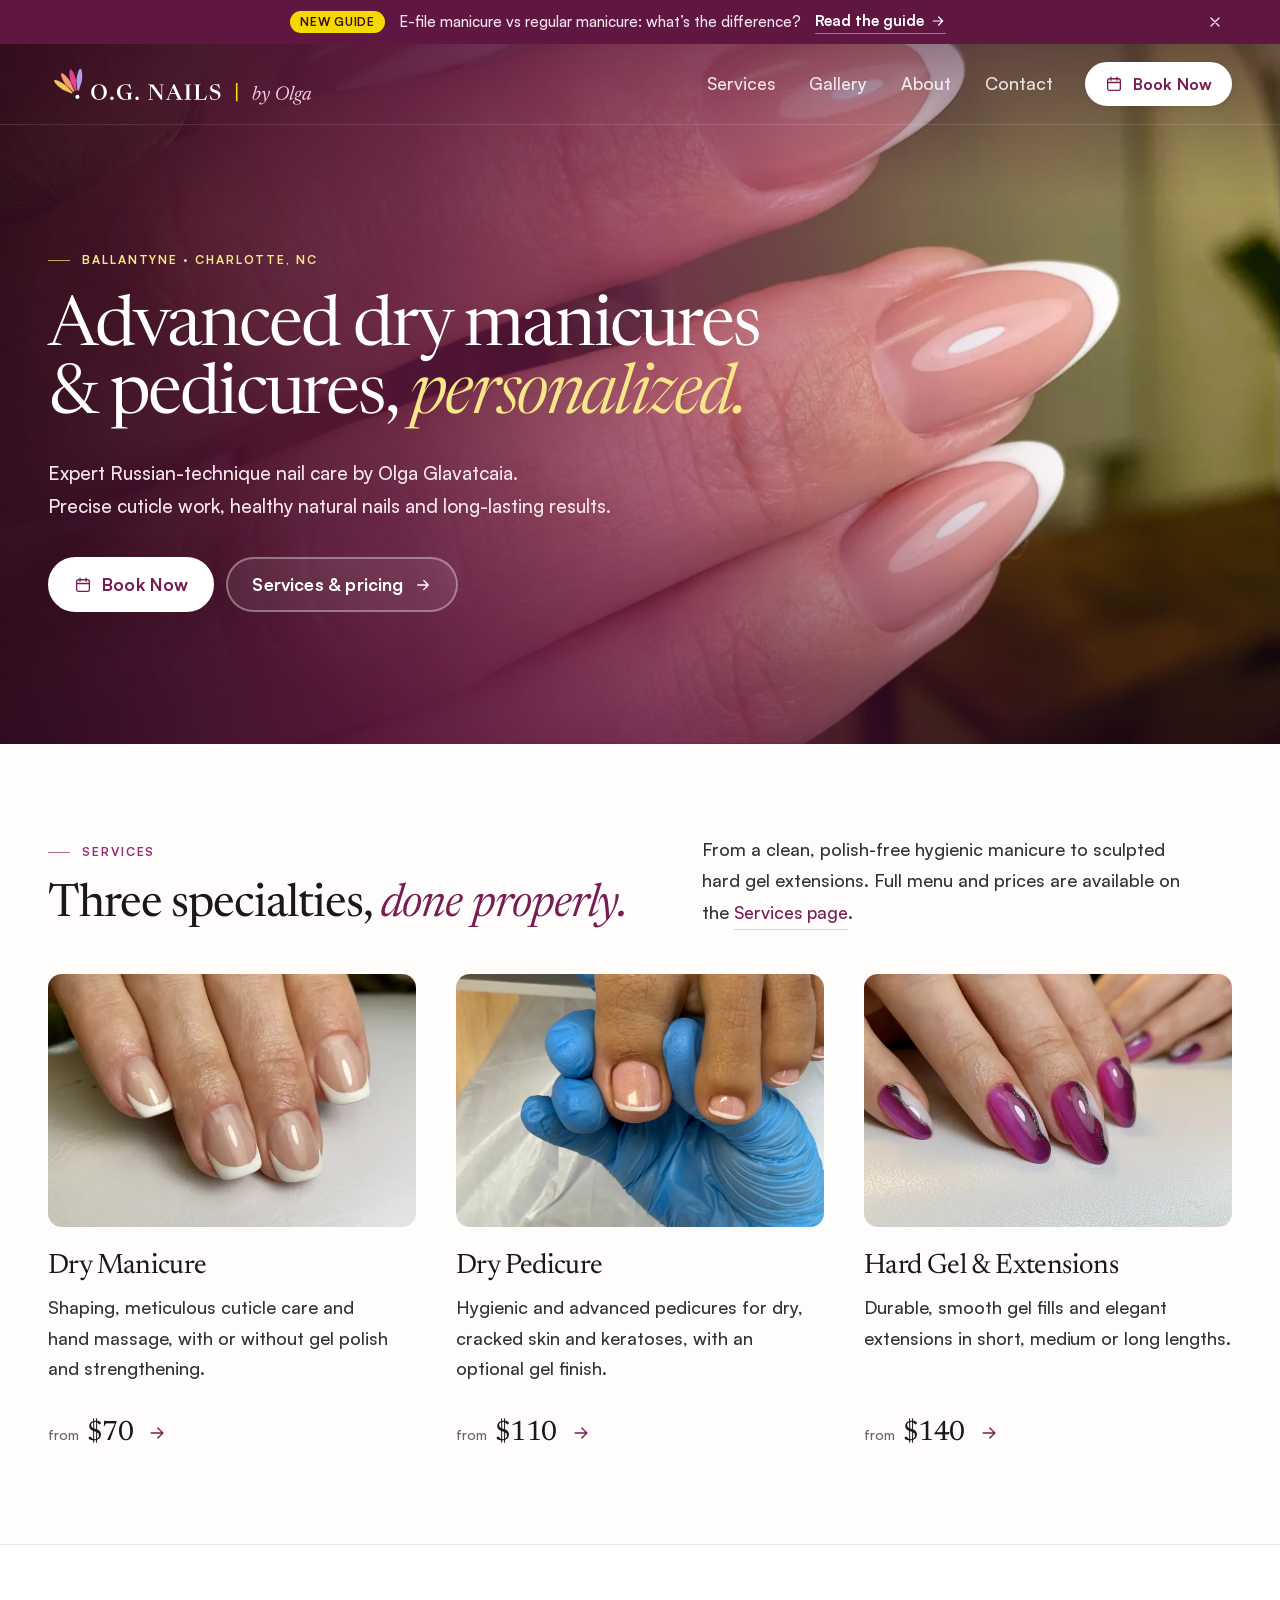
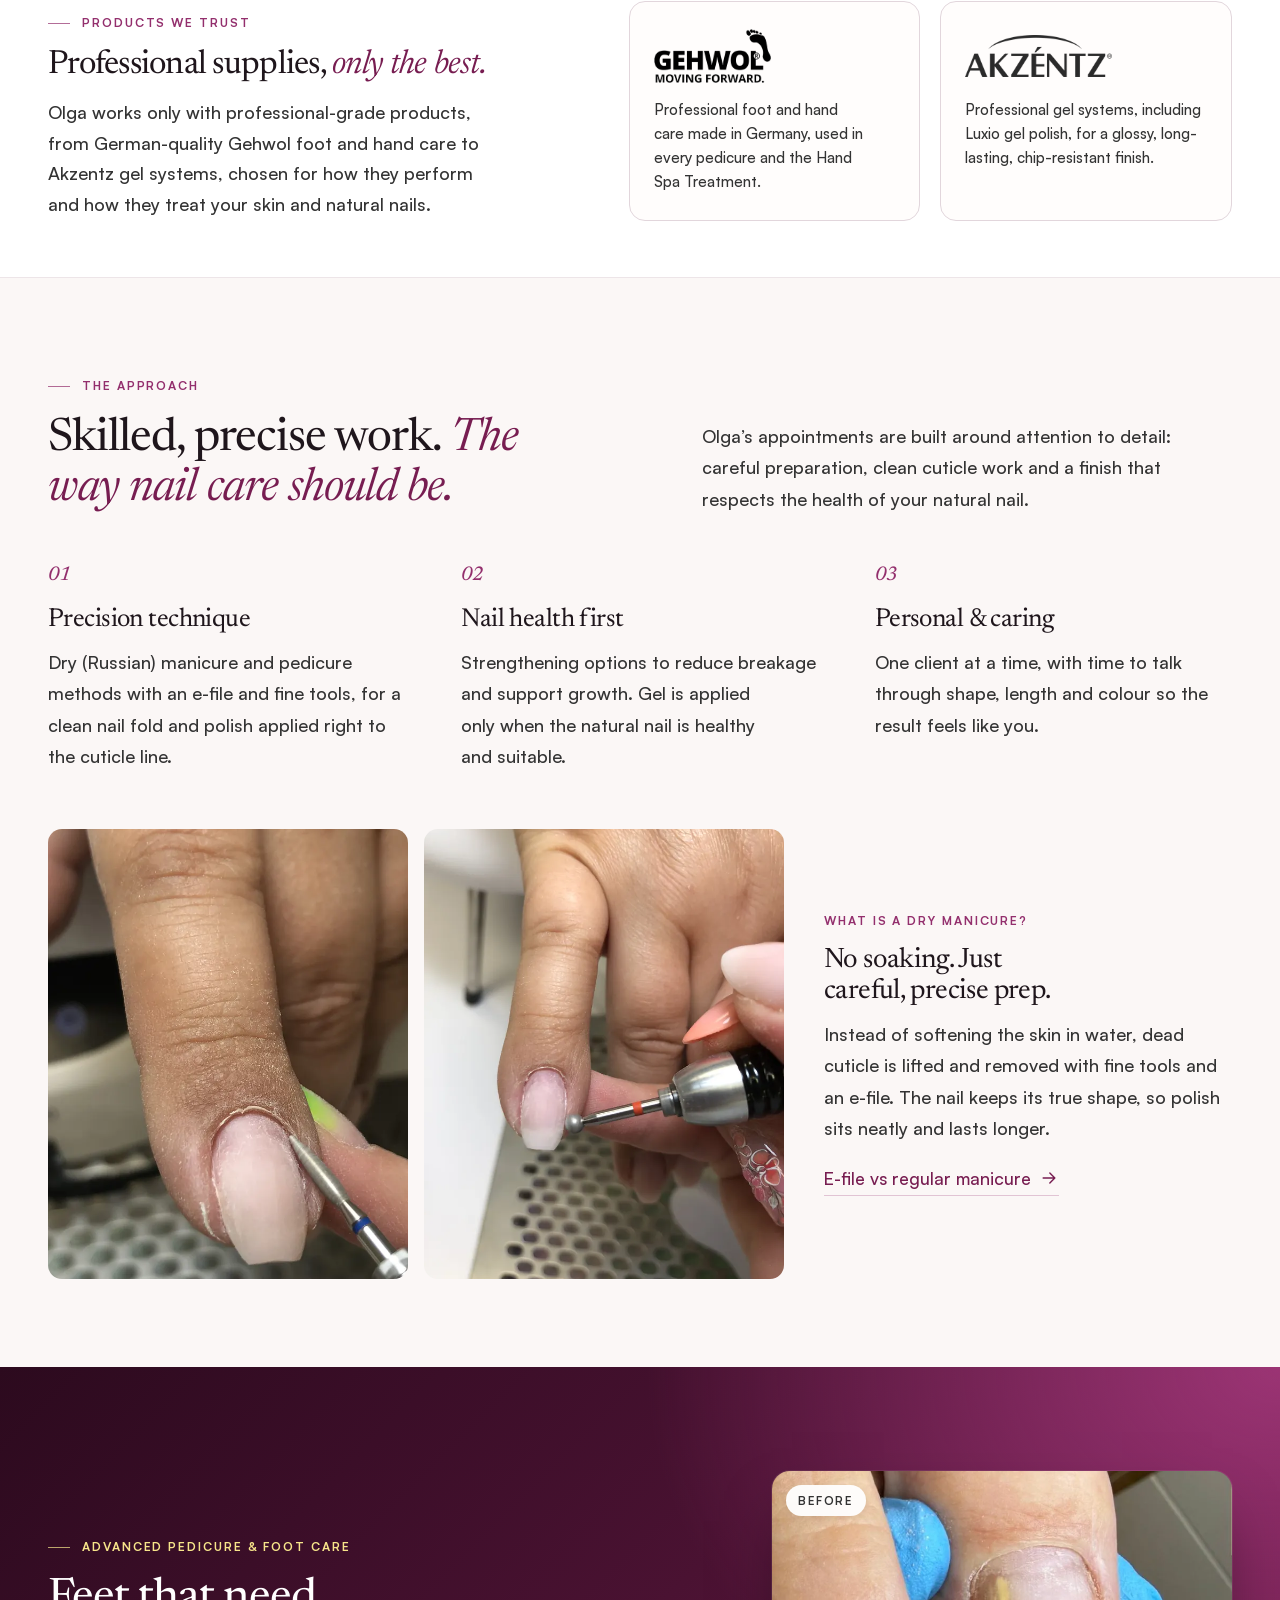
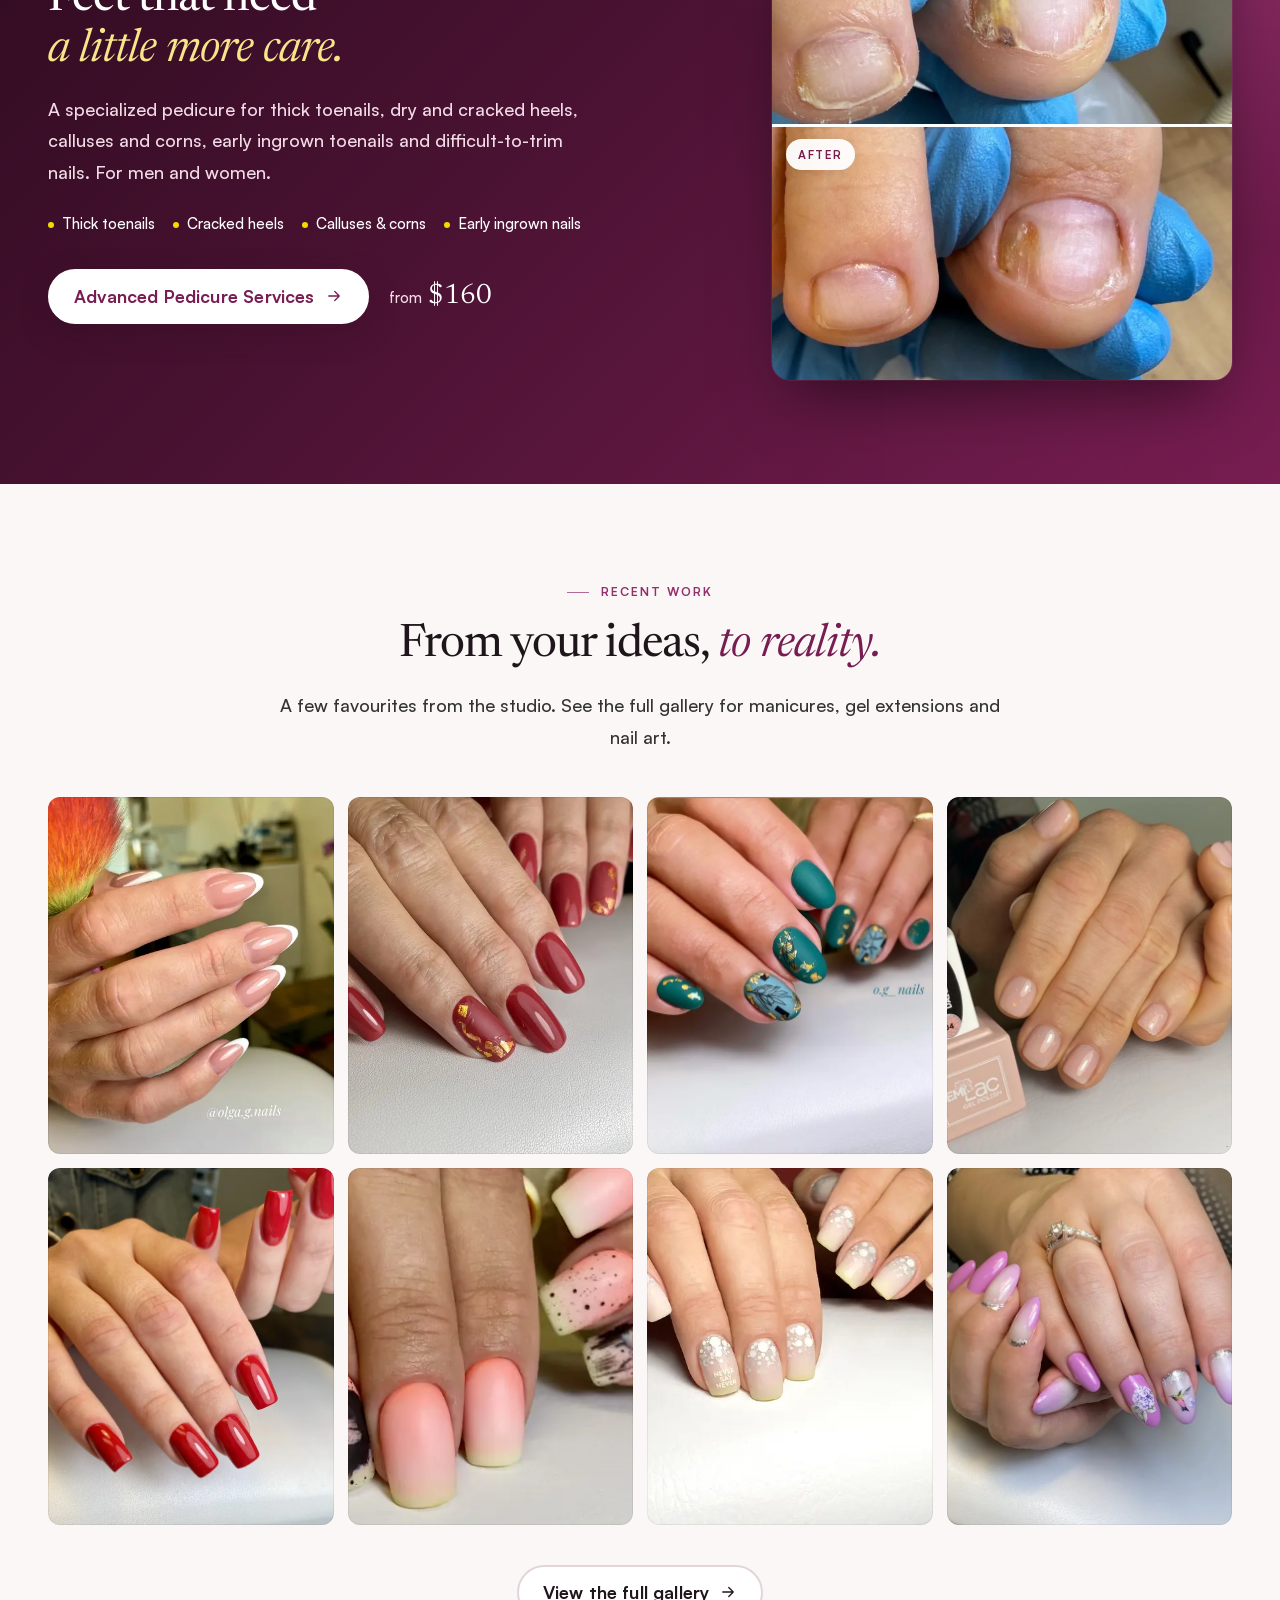
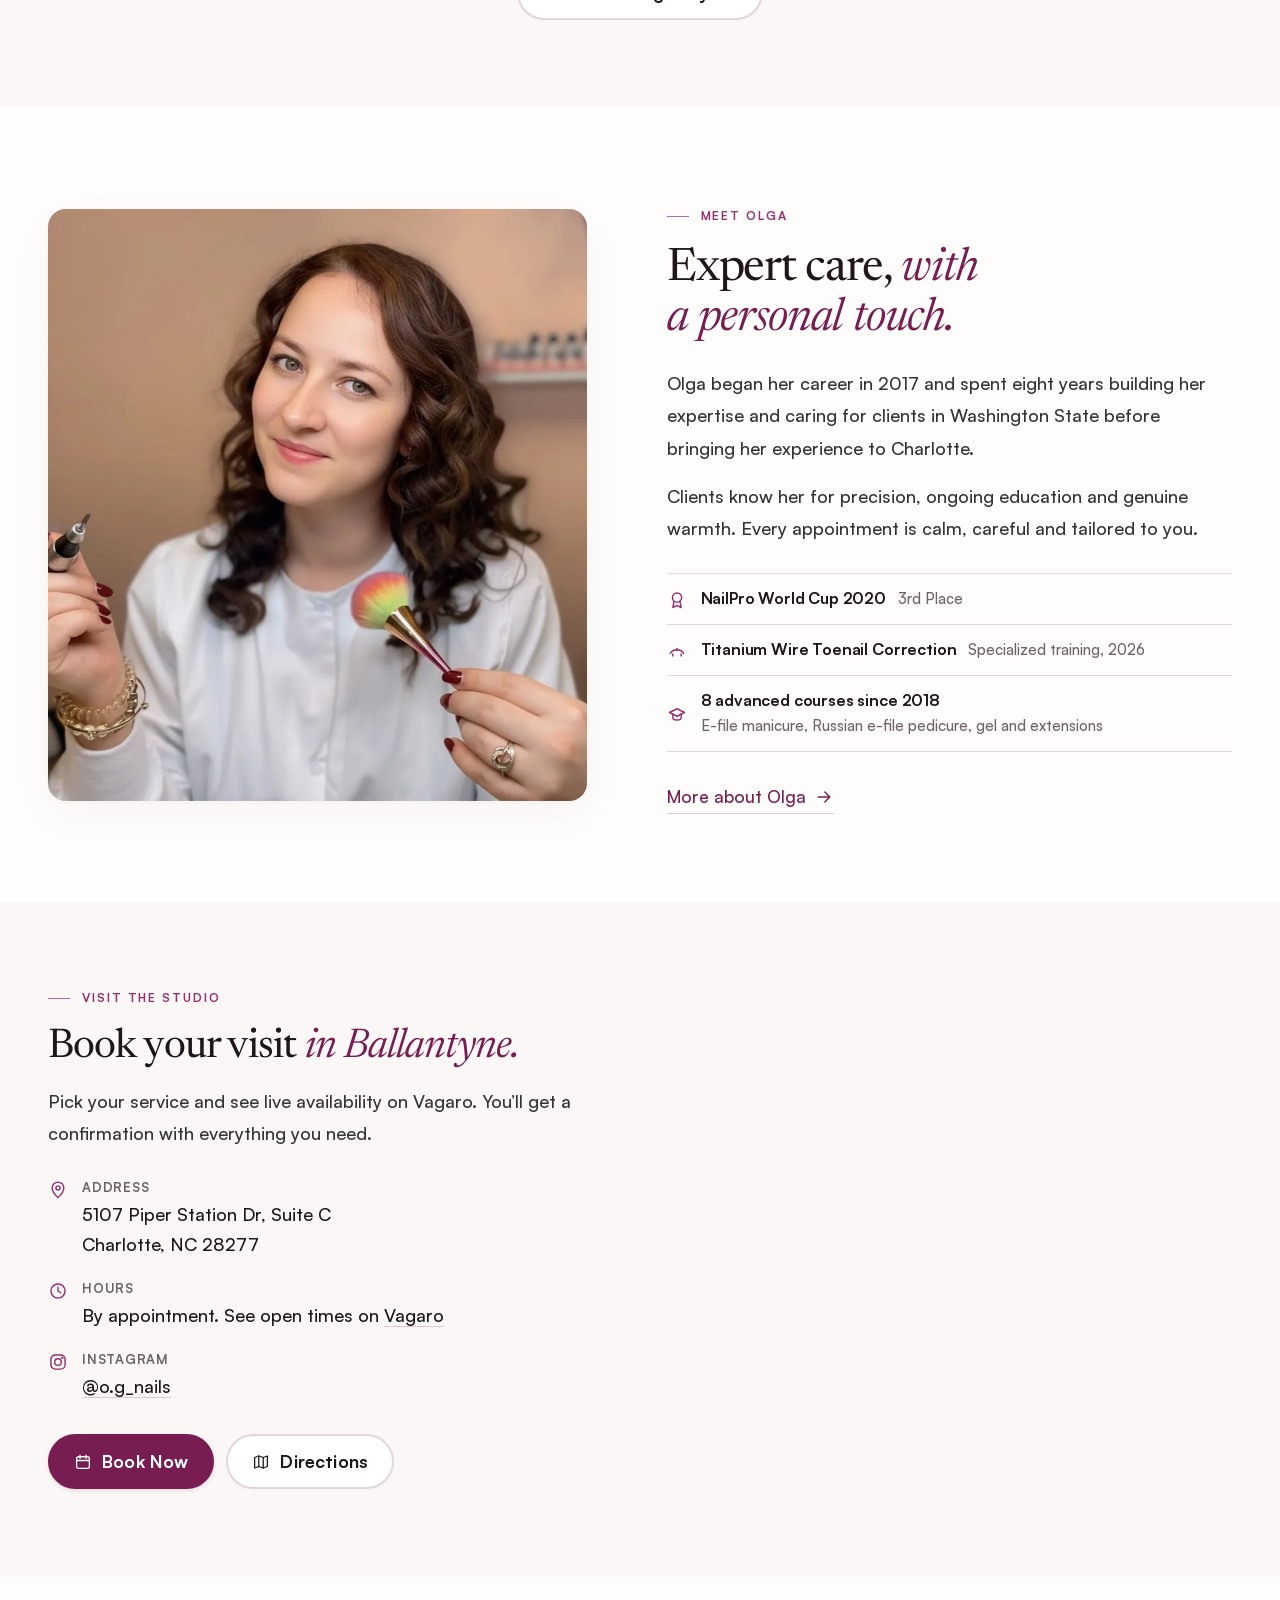
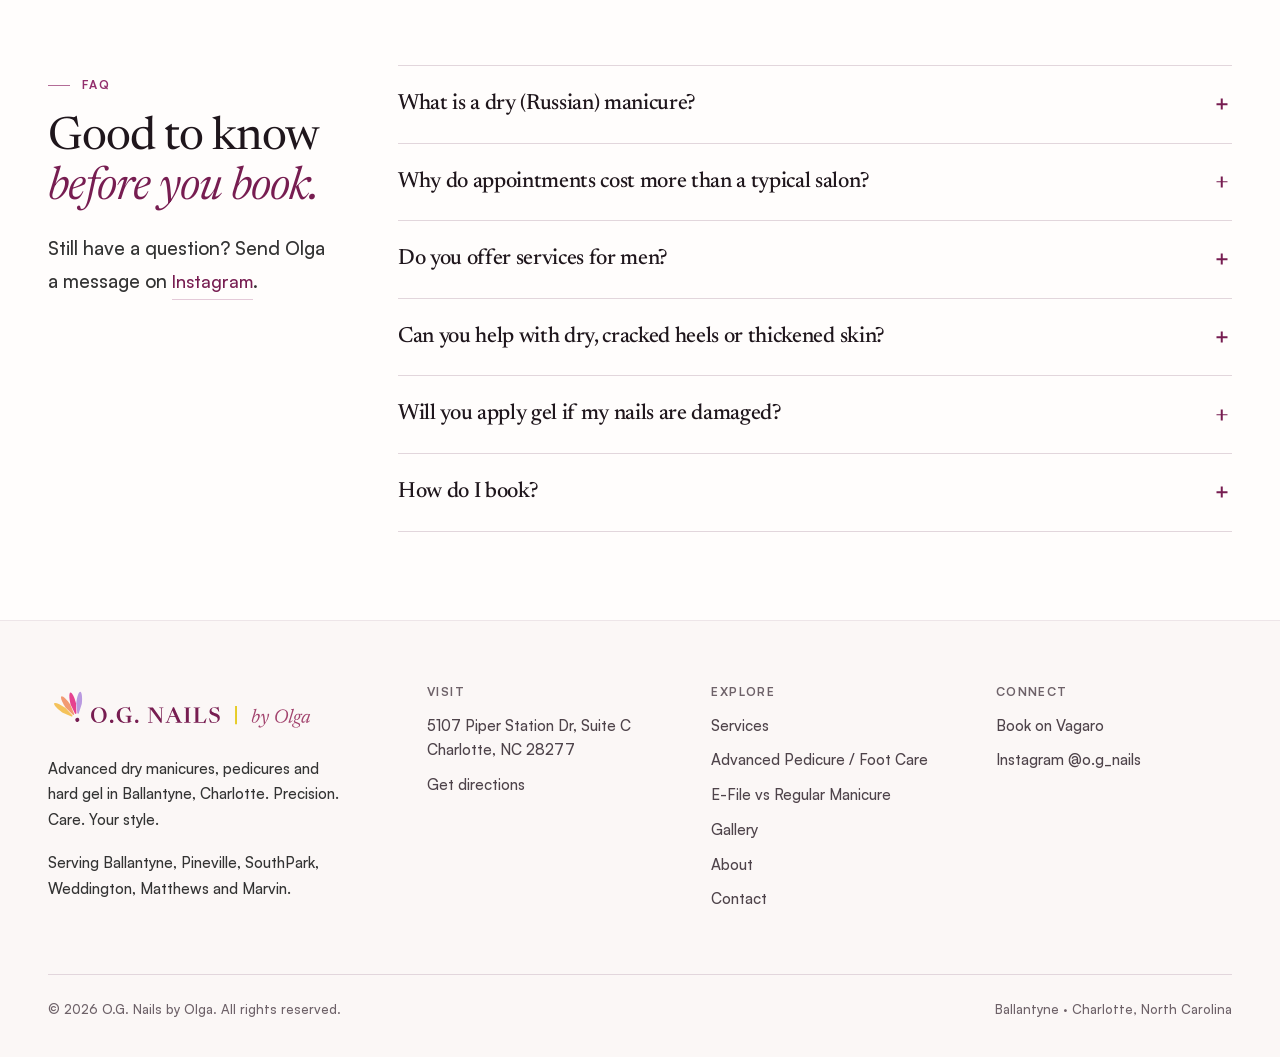
==== commit 85402632: "Add notification bar promoting the guide" ====
--- a/index.html
+++ b/index.html
@@ -38,6 +38,13 @@
 </head>
 <body class="has-overlay-header">
 <a class="skip-link" href="#main">Skip to content</a>
+<div class="promo-bar" id="promo-bar" role="region" aria-label="Announcement">
+  <div class="container promo-inner">
+    <p><span class="promo-tag">New guide</span><span>E-file manicure vs regular manicure: what’s the difference?</span><a class="promo-link" href="e-file-vs-regular-manicure.html" data-promo="efile-guide">Read the guide <svg class="icon" viewBox="0 0 24 24" aria-hidden="true"><path d="M5 12h14M13 6l6 6-6 6"/></svg></a></p>
+    <button class="promo-close" type="button" aria-label="Dismiss announcement"><svg class="icon" viewBox="0 0 24 24" aria-hidden="true"><path d="M6 6l12 12M18 6 6 18"/></svg></button>
+  </div>
+</div>
+<script>try{if(localStorage.getItem('promo-efile-closed'))document.getElementById('promo-bar').remove()}catch(e){}</script>
 <header class="site-header">
   <div class="container nav-wrap">
     <a class="brand" href="index.html"><img class="logo" src="assets/img/logo.svg" width="288" height="49" alt="O.G. Nails by Olga"><img class="logo logo-light" src="assets/img/logo-light.svg" width="288" height="49" alt=""></a>
--- a/assets/css/styles.css
+++ b/assets/css/styles.css
@@ -898,3 +898,16 @@
 .portrait img.focus-bottom{object-position:50% 100%}
 .olga-round{width:168px;height:168px}@media (max-width:600px){.olga-round{width:138px;height:138px}}
 .olga-head p.olga-link{margin-top:10px;font-size:1rem;color:inherit}
+
+/* Promo bar (desktop/tablet only) */
+.promo-bar{position:relative;z-index:60;background:var(--plum-deep);color:#f4e4ec;font-size:.95rem}
+.promo-inner{display:flex;align-items:center;justify-content:center;min-height:44px;padding-right:44px;position:relative}
+.promo-inner p{display:flex;align-items:center;gap:14px;margin:0;line-height:1.4;flex-wrap:wrap;justify-content:center}
+.promo-tag{display:inline-flex;align-items:center;padding:3px 10px;border-radius:999px;background:var(--gold);color:#3b0f28;font-weight:700;font-size:.75rem;letter-spacing:.06em;text-transform:uppercase}
+.promo-link{display:inline-flex;align-items:center;gap:6px;color:#fff;font-weight:600;border-bottom:1px solid #ffffff66;padding-bottom:1px}
+.promo-link:hover{border-bottom-color:#fff}
+.promo-link .icon{width:16px;height:16px;fill:none;stroke:currentColor;stroke-width:1.8}
+.promo-close{position:absolute;right:0;top:50%;transform:translateY(-50%);width:34px;height:34px;display:grid;place-items:center;border:0;background:transparent;color:#f4e4ec;cursor:pointer;border-radius:50%}
+.promo-close:hover{background:#ffffff1a;color:#fff}
+.promo-close .icon{width:16px;height:16px;fill:none;stroke:currentColor;stroke-width:2}
+@media (max-width:699px){.promo-bar{display:none}}
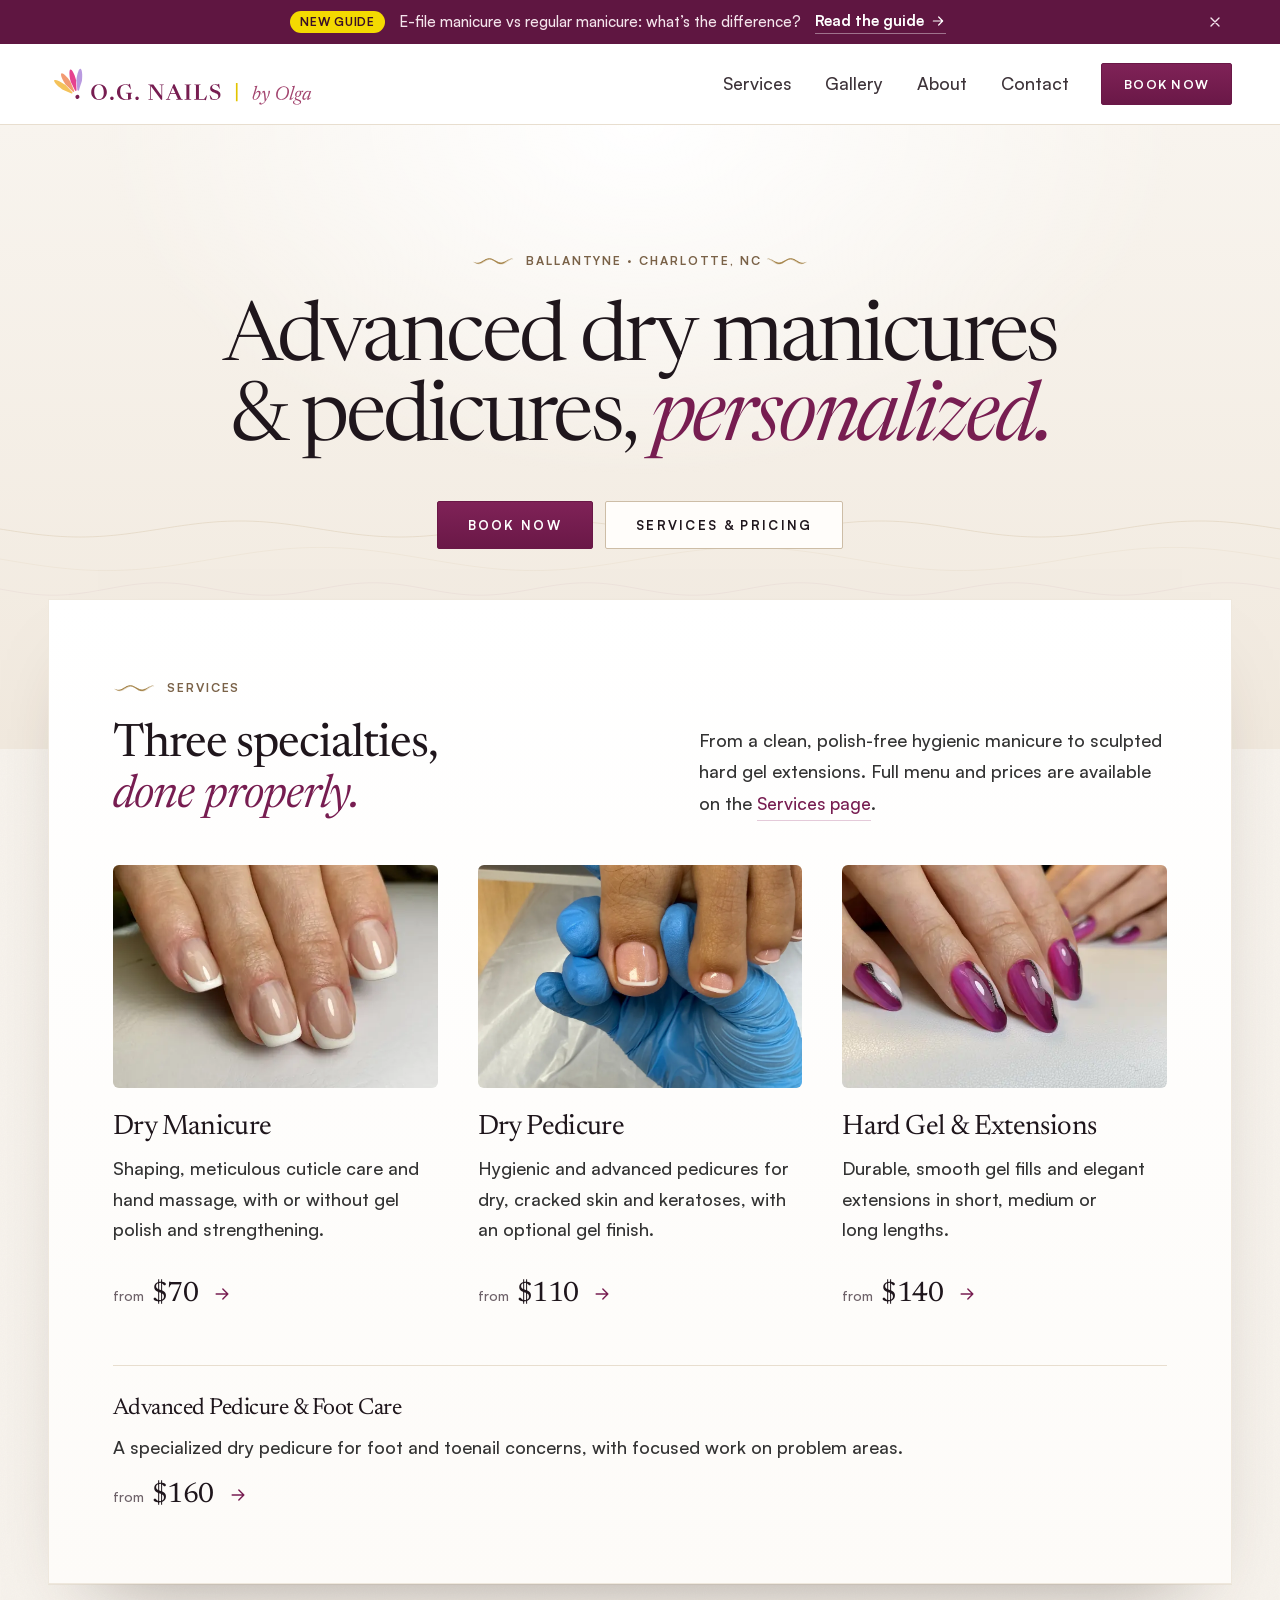
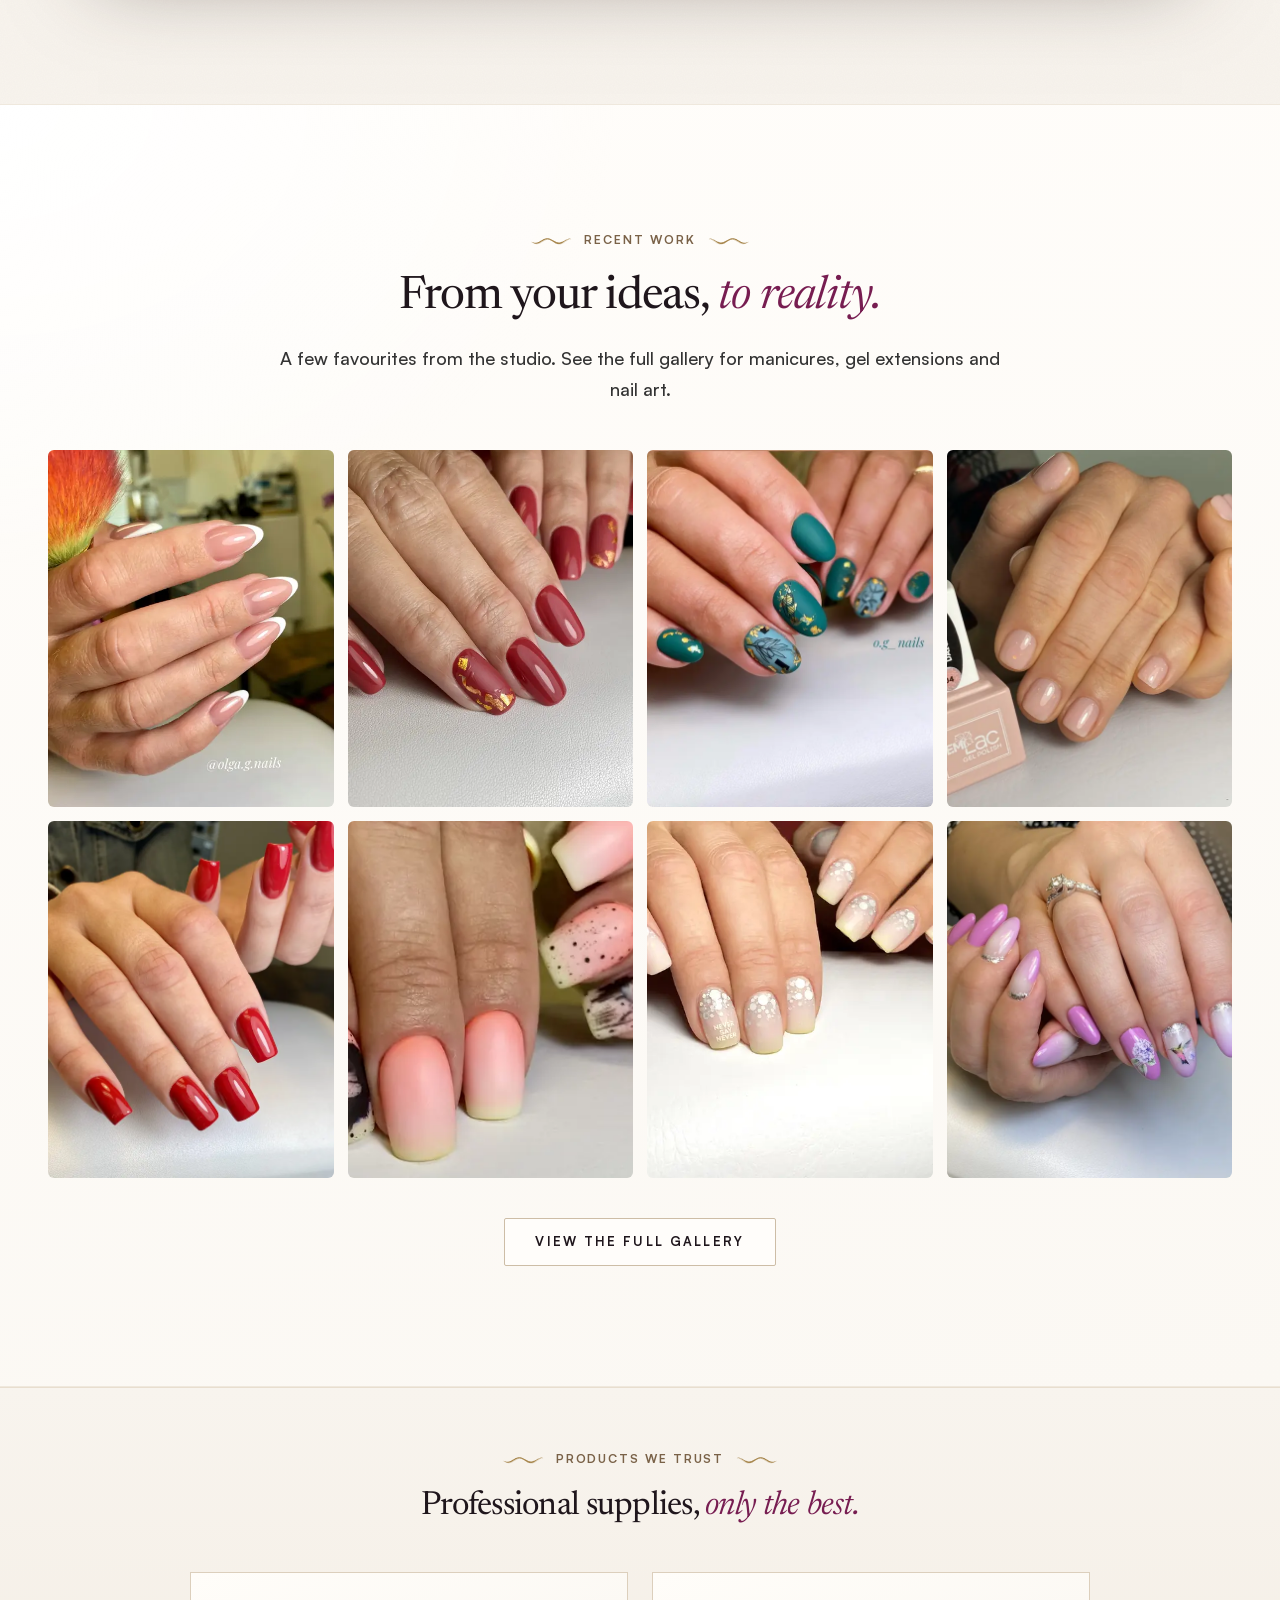
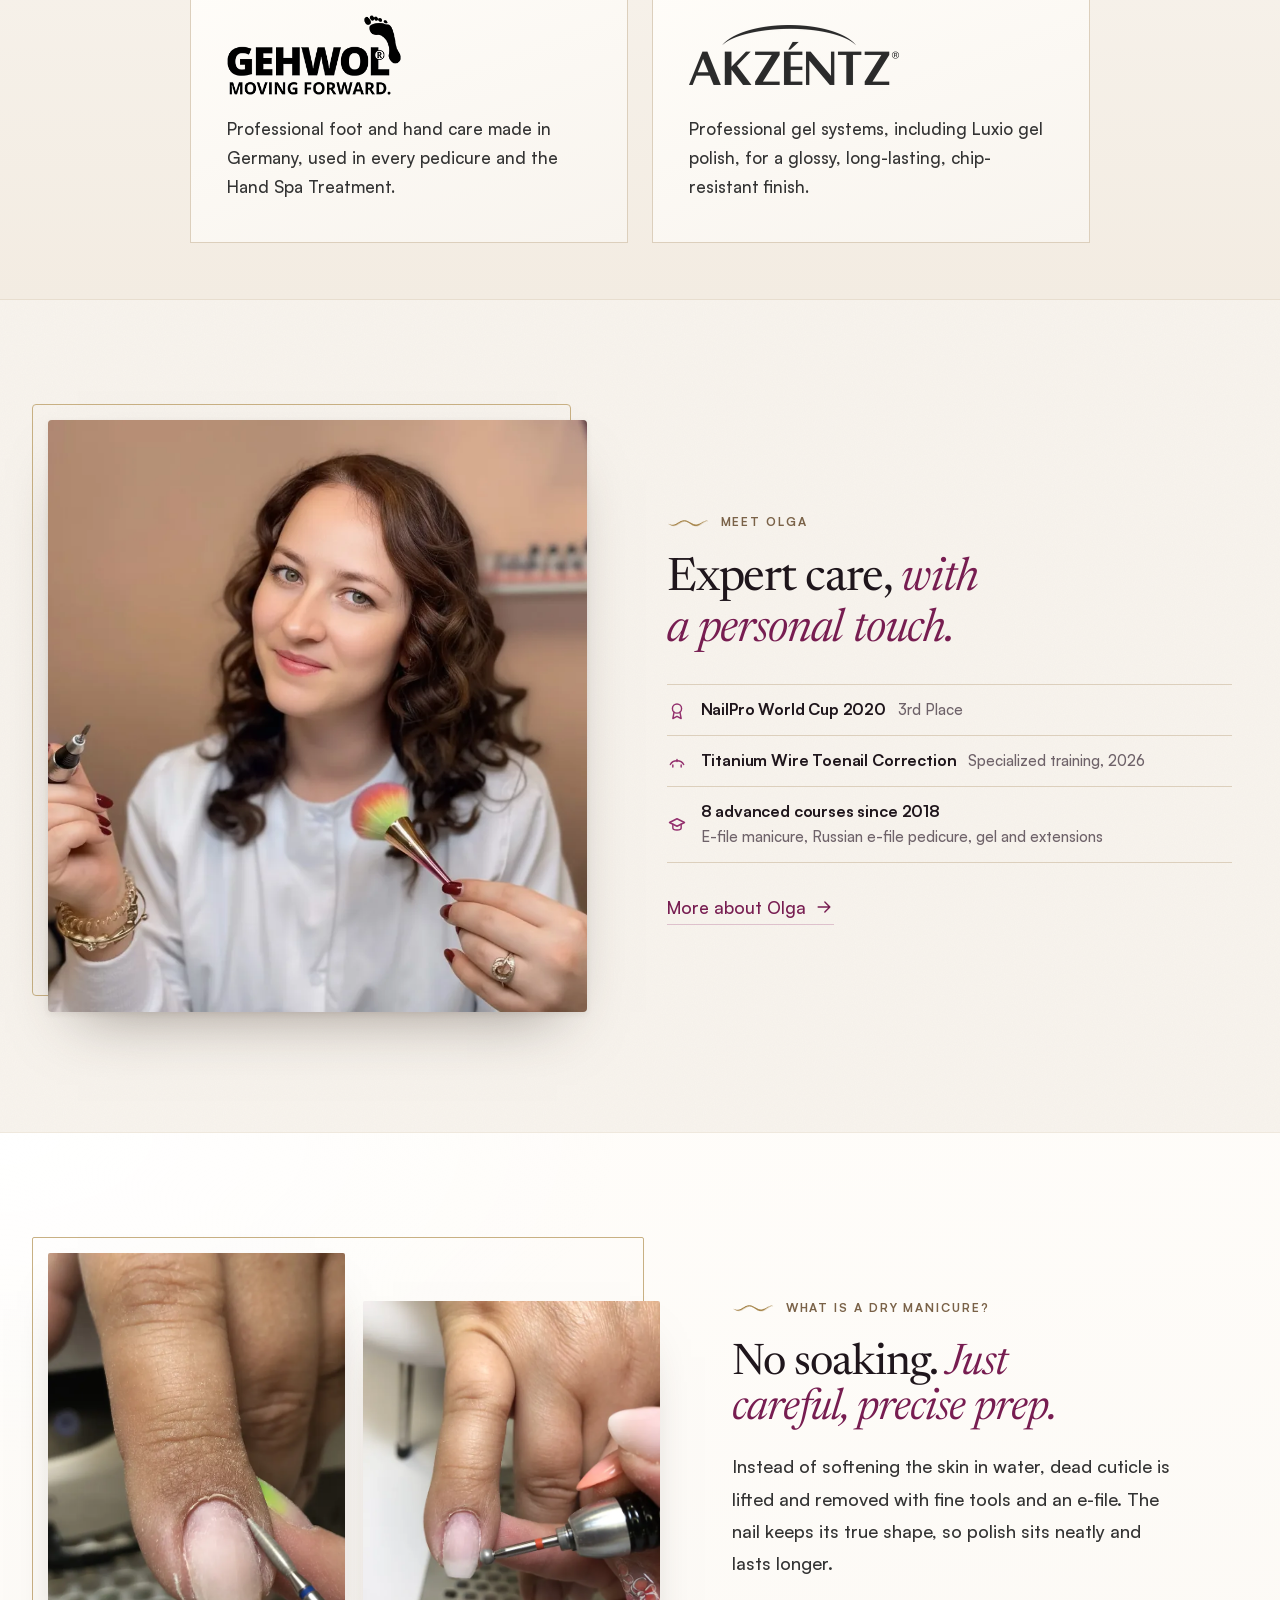
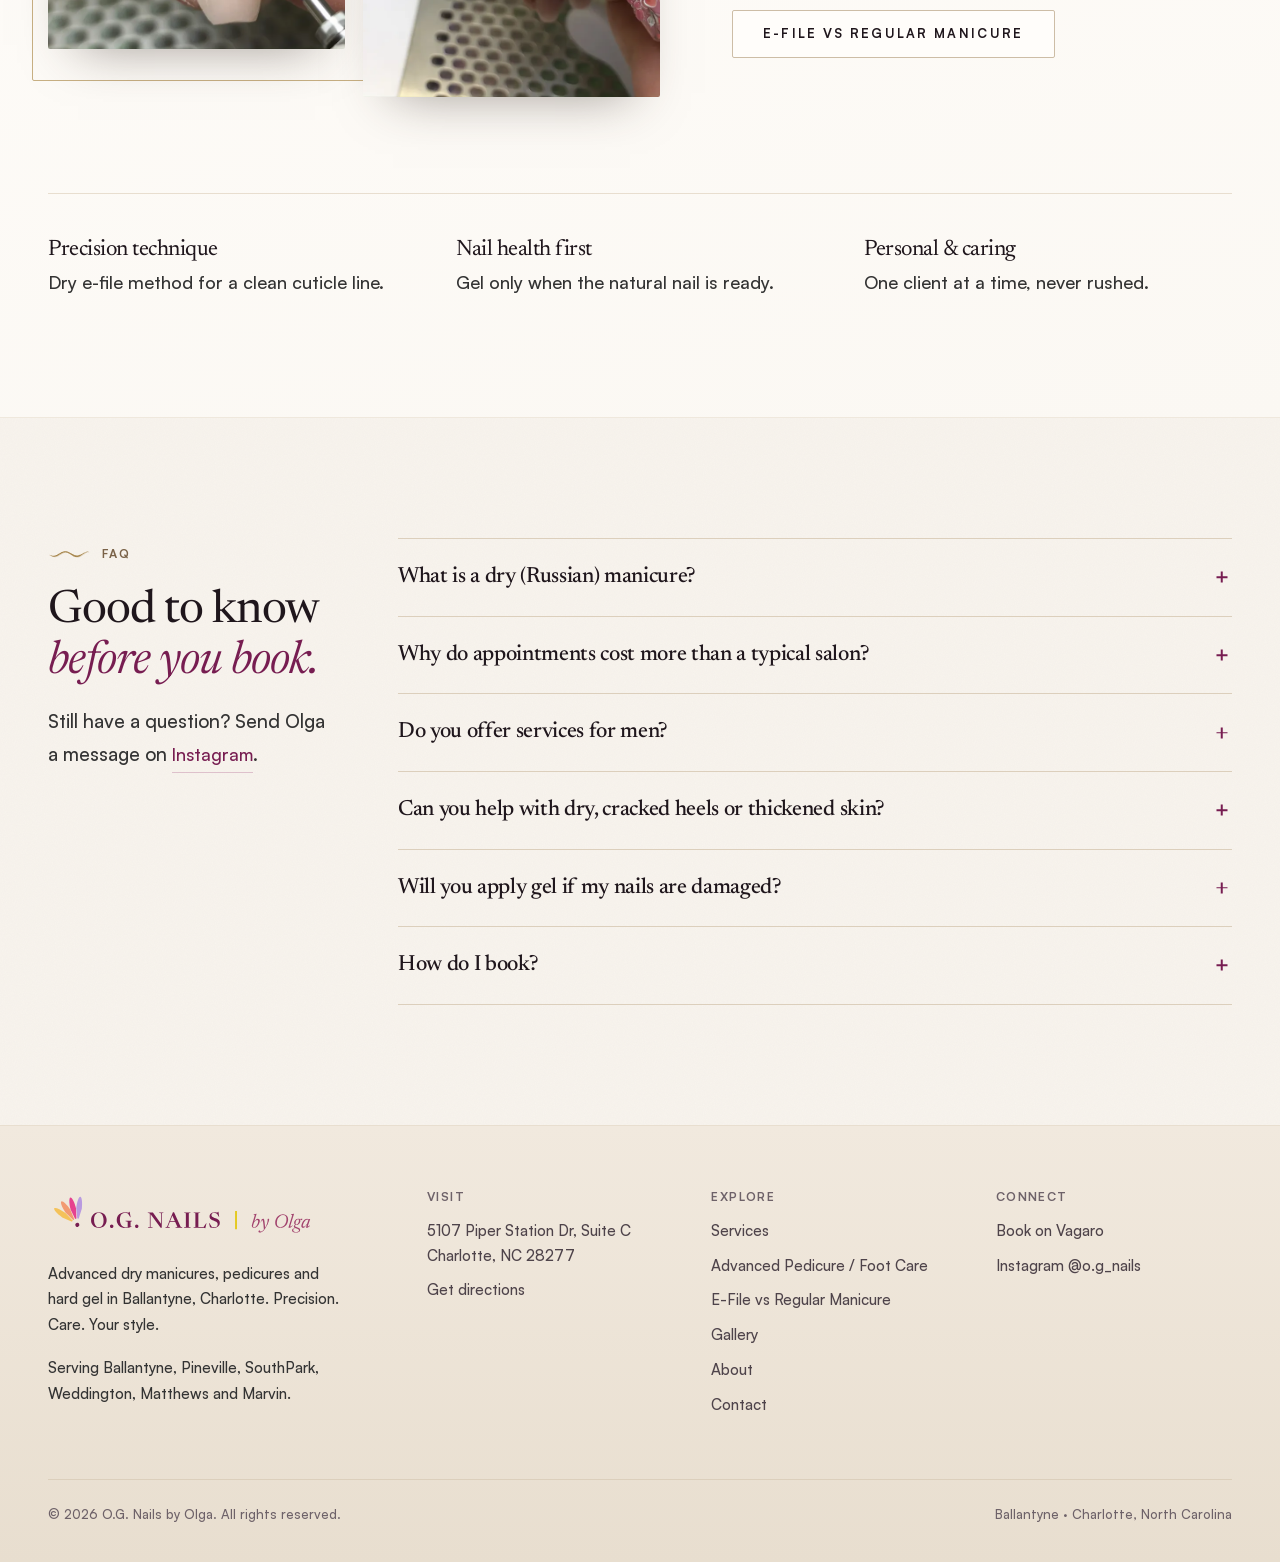
==== commit ba5c2452: "Light redesign" ====
--- a/index.html
+++ b/index.html
@@ -3,6 +3,14 @@
 <head>
 <meta charset="utf-8">
 <!-- Google tag (gtag.js) -->
+<script>
+    !function(t,e){var o,n,p,r;e.__SV||(window.posthog && window.posthog.__loaded)||(window.posthog=e,e._i=[],e.init=function(i,s,a){function g(t,e){var o=e.split(".");2==o.length&&(t=t[o[0]],e=o[1]),t[e]=function(){t.push([e].concat(Array.prototype.slice.call(arguments,0)))}}p||((p=t.createElement("script")).type="text/javascript",p.crossOrigin="anonymous",p.async=!0,p.src=s.api_host.replace(".i.posthog.com","-assets.i.posthog.com")+"/static/array.js",p.onerror=function(){p=null},(r=t.getElementsByTagName("script")[0]).parentNode.insertBefore(p,r));var u=e;for(void 0!==a?u=e[a]=[]:a="posthog",u.people=u.people||[],Object.defineProperty(u,"toString",{configurable:!0,enumerable:!0,writable:!0,value:function(t){var e="posthog";return"posthog"!==a&&(e+="."+a),t||(e+=" (stub)"),e}}),Object.defineProperty(u.people,"toString",{configurable:!0,enumerable:!0,writable:!0,value:function(){return u.toString(1)+".people (stub)"}}),o="vu pu gu mu init Gu Qu Hu Wu Xu il Vu Yu ju oc ac lc uc cc hc capture getExtension Zu hu gc calculateEventProperties vc register register_once register_for_session unregister unregister_for_session zu mc getFeatureFlag getFeatureFlagPayload getFeatureFlagResult getAllFeatureFlags isFeatureEnabled reloadFeatureFlags updateFlags updateEarlyAccessFeatureEnrollment getEarlyAccessFeatures on onFeatureFlags onSurveysLoaded onSessionId getSurveys getActiveMatchingSurveys onActiveMatchingSurveysChanged renderSurvey displaySurvey cancelPendingSurvey canRenderSurvey canRenderSurveyAsync wc identify setPersonProperties unsetPersonProperties group resetGroups setPersonPropertiesForFlags resetPersonPropertiesForFlags setGroupPropertiesForFlags resetGroupPropertiesForFlags reset kc shutdown setIdentity clearIdentity get_distinct_id getGroups get_session_id get_session_replay_url alias set_config startSessionRecording stopSessionRecording sessionRecordingStarted captureException addExceptionStep captureLog startExceptionAutocapture stopExceptionAutocapture loadToolbar get_property getSessionProperty yc nc createPersonProfile setInternalOrTestUser bc xu ku opt_in_capturing opt_out_capturing Su has_opted_in_capturing has_opted_out_capturing get_explicit_consent_status is_capturing clear_opt_in_out_capturing tc debug nl Os getPageViewId captureTraceFeedback captureTraceMetric Du".split(" "),n=0;n<o.length;n++)g(u,o[n]);e._i.push([i,s,a])},e.__SV=1)}(document,window.posthog||[]);
+    posthog.init('phc_rKeMGLRDmFMbcvj2HG238b6Ui7hPsgeLKQimXH4zbVta', {
+        api_host: 'https://us.i.posthog.com',
+        defaults: '2026-05-30',
+        person_profiles: 'identified_only', // or 'always' to create profiles for anonymous users as well
+    })
+</script>
 <script async src="https://www.googletagmanager.com/gtag/js?id=G-LPJMN4SHJZ"></script>
 <script>
   window.dataLayer = window.dataLayer || [];
@@ -14,7 +22,7 @@
 <meta name="viewport" content="width=device-width, initial-scale=1, viewport-fit=cover">
 <title>Russian Manicure & Pedicure in Charlotte | O.G. Nails by Olga</title>
 <meta name="description" content="Dry (Russian) manicures, pedicures, advanced foot care and hard gel in Ballantyne, Charlotte NC, near Pineville, Matthews and Weddington. Book online.">
-<meta name="theme-color" content="#fffdfc">
+<meta name="theme-color" content="#ffffff">
 <link rel="icon" type="image/svg+xml" href="assets/img/favicon.svg">
 <link rel="apple-touch-icon" href="assets/img/apple-touch-icon.png">
 <meta property="og:type" content="website">
@@ -34,57 +42,52 @@
 <link rel="preload" href="assets/fonts/newsreader-latin-opsz-normal.woff2" as="font" type="font/woff2" crossorigin>
 <link rel="preload" href="assets/fonts/satoshi-medium.woff2" as="font" type="font/woff2" crossorigin>
 <link rel="stylesheet" href="assets/css/styles.css">
-<script type="application/ld+json">{"@context": "https://schema.org", "@type": "FAQPage", "mainEntity": [{"@type": "Question", "name": "What is a dry (Russian) manicure?", "acceptedAnswer": {"@type": "Answer", "text": "A dry manicure is done without soaking the hands in water. Instead, Olga uses a precision e-file and fine tools to gently lift and remove dead cuticle tissue and refine the nail fold. Because the nail isn\u2019t swollen with water, polish is applied to the nail\u2019s true shape, which helps it sit closer to the cuticle and look neater for longer."}}, {"@type": "Question", "name": "Why do appointments cost more than a typical salon?", "acceptedAnswer": {"@type": "Answer", "text": "You\u2019re paying for time, advanced training and meticulous technique, not a quick turnover. The goal is healthy nails and a result that holds up between visits."}}, {"@type": "Question", "name": "Do you offer services for men?", "acceptedAnswer": {"@type": "Answer", "text": "Yes. There\u2019s a dedicated Hygienic Manicure for Men and Hygienic Pedicure for Men: clean shaping, cuticle care and massage, with no polish."}}, {"@type": "Question", "name": "Can you help with dry, cracked heels or thickened skin?", "acceptedAnswer": {"@type": "Answer", "text": "That\u2019s what the Advanced Pedicure is for. It addresses keratoses, cracks and excessive dryness, and can be combined with gel polish when the natural nail is suitable."}}, {"@type": "Question", "name": "Will you apply gel if my nails are damaged?", "acceptedAnswer": {"@type": "Answer", "text": "Nail health comes first. Gel polish is applied only when the natural nail plate is healthy and suitable. If it isn\u2019t, Olga will suggest a strengthening option or a hygienic service instead."}}, {"@type": "Question", "name": "How do I book?", "acceptedAnswer": {"@type": "Answer", "text": "All appointments are booked online through Vagaro, where you can see live availability and current prices. If you have trouble booking through Vagaro, send a message on Instagram to request an appointment."}}]}</script><script type="application/ld+json">{"@context": "https://schema.org", "@type": "Person", "@id": "https://ognailscharlotte.com/#olga", "name": "Olga Glavatcaia", "jobTitle": "Nail specialist", "image": "https://ognailscharlotte.com/images/olga-glavatcaia-md.webp", "url": "https://ognailscharlotte.com/about.html", "worksFor": {"@id": "https://ognailscharlotte.com/#business"}, "sameAs": ["https://www.instagram.com/o.g_nails"], "award": "NailPro World Cup 2020, 3rd place", "knowsAbout": ["Russian e-file manicure", "Dry pedicure", "Titanium wire toenail correction", "Hard gel extensions", "French sculpture gel nails"], "workLocation": {"@id": "https://ognailscharlotte.com/#business"}}</script><link rel="preload" as="image" href="images/hero/home-lg.webp" media="(min-width:1401px)"><link rel="preload" as="image" href="images/hero/home-md.webp" media="(min-width:701px) and (max-width:1400px)"><link rel="preload" as="image" href="images/hero/home-mobile-sm.webp" media="(max-width:700px)"><script type="application/ld+json">{"@context": "https://schema.org", "@type": "NailSalon", "@id": "https://ognailscharlotte.com/#business", "name": "O.G. Nails by Olga", "alternateName": "O.G. Nails", "image": "https://ognailscharlotte.com/images/olga-glavatcaia-md.webp", "url": "https://ognailscharlotte.com/", "logo": "https://ognailscharlotte.com/logo-badge.png", "description": "Advanced dry (Russian) manicures, dry pedicures, advanced pedicure and foot care, and hard gel extensions by Olga Glavatcaia in Ballantyne, Charlotte, NC, near Pineville, SouthPark, Weddington, Matthews and Marvin.", "address": {"@type": "PostalAddress", "streetAddress": "5107 Piper Station Dr, Suite C", "addressLocality": "Charlotte", "addressRegion": "NC", "postalCode": "28277", "addressCountry": "US"}, "hasMap": "https://www.google.com/maps/search/?api=1&query=5107+Piper+Station+Dr+Suite+C+Charlotte+NC+28277", "areaServed": [{"@type": "City", "name": "Charlotte"}, {"@type": "City", "name": "Pineville"}, {"@type": "City", "name": "Matthews"}, {"@type": "City", "name": "Weddington"}, {"@type": "City", "name": "Marvin"}, {"@type": "Place", "name": "Ballantyne"}, {"@type": "Place", "name": "SouthPark"}], "priceRange": "$$$", "currenciesAccepted": "USD", "founder": {"@id": "https://ognailscharlotte.com/#olga"}, "employee": {"@id": "https://ognailscharlotte.com/#olga"}, "knowsAbout": ["Russian manicure", "Dry manicure", "E-file manicure", "Dry pedicure", "Advanced pedicure", "Cracked heels", "Calluses and corns", "Thick toenails", "Titanium wire toenail correction", "Hard gel extensions", "Nail art"], "sameAs": ["https://www.instagram.com/o.g_nails", "https://www.vagaro.com/ognails"], "potentialAction": {"@type": "ReserveAction", "target": {"@type": "EntryPoint", "urlTemplate": "https://www.vagaro.com/ognails", "actionPlatform": ["https://schema.org/DesktopWebPlatform", "https://schema.org/MobileWebPlatform"]}, "result": {"@type": "Reservation", "name": "Nail appointment"}}}</script>
+<script type="application/ld+json">{"@context": "https://schema.org", "@type": "FAQPage", "mainEntity": [{"@type": "Question", "name": "What is a dry (Russian) manicure?", "acceptedAnswer": {"@type": "Answer", "text": "A dry manicure is done without soaking the hands in water. Instead, Olga uses a precision e-file and fine tools to gently lift and remove dead cuticle tissue and refine the nail fold. Because the nail isn\u2019t swollen with water, polish is applied to the nail\u2019s true shape, which helps it sit closer to the cuticle and look neater for longer."}}, {"@type": "Question", "name": "Why do appointments cost more than a typical salon?", "acceptedAnswer": {"@type": "Answer", "text": "You\u2019re paying for time, advanced training and meticulous technique, not a quick turnover. The goal is healthy nails and a result that holds up between visits."}}, {"@type": "Question", "name": "Do you offer services for men?", "acceptedAnswer": {"@type": "Answer", "text": "Yes. There\u2019s a dedicated Hygienic Manicure for Men and Hygienic Pedicure for Men: clean shaping, cuticle care and massage, with no polish."}}, {"@type": "Question", "name": "Can you help with dry, cracked heels or thickened skin?", "acceptedAnswer": {"@type": "Answer", "text": "That\u2019s what the Advanced Pedicure is for. It addresses keratoses, cracks and excessive dryness, and can be combined with gel polish when the natural nail is suitable."}}, {"@type": "Question", "name": "Will you apply gel if my nails are damaged?", "acceptedAnswer": {"@type": "Answer", "text": "Nail health comes first. Gel polish is applied only when the natural nail plate is healthy and suitable. If it isn\u2019t, Olga will suggest a strengthening option or a hygienic service instead."}}, {"@type": "Question", "name": "How do I book?", "acceptedAnswer": {"@type": "Answer", "text": "All appointments are booked online through Vagaro, where you can see live availability and current prices. If you have trouble booking through Vagaro, send a message on Instagram to request an appointment."}}]}</script><script type="application/ld+json">{"@context": "https://schema.org", "@type": "Person", "@id": "https://ognailscharlotte.com/#olga", "name": "Olga Glavatcaia", "jobTitle": "Nail specialist", "image": "https://ognailscharlotte.com/images/olga-glavatcaia-md.webp", "url": "https://ognailscharlotte.com/about", "worksFor": {"@id": "https://ognailscharlotte.com/#business"}, "sameAs": ["https://www.instagram.com/o.g_nails"], "award": "NailPro World Cup 2020, 3rd place", "knowsAbout": ["Russian e-file manicure", "Dry pedicure", "Titanium wire toenail correction", "Hard gel extensions", "French sculpture gel nails"], "workLocation": {"@id": "https://ognailscharlotte.com/#business"}}</script><script type="application/ld+json">{"@context": "https://schema.org", "@type": "NailSalon", "@id": "https://ognailscharlotte.com/#business", "name": "O.G. Nails by Olga", "alternateName": "O.G. Nails", "image": "https://ognailscharlotte.com/images/olga-glavatcaia-md.webp", "url": "https://ognailscharlotte.com/", "logo": "https://ognailscharlotte.com/logo-badge.png", "description": "Advanced dry (Russian) manicures, dry pedicures, advanced pedicure and foot care, and hard gel extensions by Olga Glavatcaia in Ballantyne, Charlotte, NC, near Pineville, SouthPark, Weddington, Matthews and Marvin.", "address": {"@type": "PostalAddress", "streetAddress": "5107 Piper Station Dr, Suite C", "addressLocality": "Charlotte", "addressRegion": "NC", "postalCode": "28277", "addressCountry": "US"}, "hasMap": "https://www.google.com/maps/search/?api=1&query=5107+Piper+Station+Dr+Suite+C+Charlotte+NC+28277", "areaServed": [{"@type": "City", "name": "Charlotte"}, {"@type": "City", "name": "Pineville"}, {"@type": "City", "name": "Matthews"}, {"@type": "City", "name": "Weddington"}, {"@type": "City", "name": "Marvin"}, {"@type": "Place", "name": "Ballantyne"}, {"@type": "Place", "name": "SouthPark"}], "priceRange": "$$$", "currenciesAccepted": "USD", "founder": {"@id": "https://ognailscharlotte.com/#olga"}, "employee": {"@id": "https://ognailscharlotte.com/#olga"}, "knowsAbout": ["Russian manicure", "Dry manicure", "E-file manicure", "Dry pedicure", "Advanced pedicure", "Cracked heels", "Calluses and corns", "Thick toenails", "Titanium wire toenail correction", "Hard gel extensions", "Nail art"], "sameAs": ["https://www.instagram.com/o.g_nails", "https://www.vagaro.com/ognails"], "potentialAction": {"@type": "ReserveAction", "target": {"@type": "EntryPoint", "urlTemplate": "https://www.vagaro.com/ognails", "actionPlatform": ["https://schema.org/DesktopWebPlatform", "https://schema.org/MobileWebPlatform"]}, "result": {"@type": "Reservation", "name": "Nail appointment"}}}</script>
 </head>
 <body class="has-overlay-header">
 <a class="skip-link" href="#main">Skip to content</a>
 <div class="promo-bar" id="promo-bar" role="region" aria-label="Announcement">
   <div class="container promo-inner">
-    <p><span class="promo-tag">New guide</span><span>E-file manicure vs regular manicure: what’s the difference?</span><a class="promo-link" href="e-file-vs-regular-manicure.html" data-promo="efile-guide">Read the guide <svg class="icon" viewBox="0 0 24 24" aria-hidden="true"><path d="M5 12h14M13 6l6 6-6 6"/></svg></a></p>
+    <p><span class="promo-tag">New guide</span><span>E-file manicure vs regular manicure: what’s the difference?</span><a class="promo-link" href="/e-file-vs-regular-manicure" data-promo="efile-guide">Read the guide <svg class="icon" viewBox="0 0 24 24" aria-hidden="true"><path d="M5 12h14M13 6l6 6-6 6"/></svg></a></p>
     <button class="promo-close" type="button" aria-label="Dismiss announcement"><svg class="icon" viewBox="0 0 24 24" aria-hidden="true"><path d="M6 6l12 12M18 6 6 18"/></svg></button>
   </div>
 </div>
 <script>try{if(localStorage.getItem('promo-efile-closed'))document.getElementById('promo-bar').remove()}catch(e){}</script>
 <header class="site-header">
   <div class="container nav-wrap">
-    <a class="brand" href="index.html"><img class="logo" src="assets/img/logo.svg" width="288" height="49" alt="O.G. Nails by Olga"><img class="logo logo-light" src="assets/img/logo-light.svg" width="288" height="49" alt=""></a>
+    <a class="brand" href="/"><img class="logo" src="assets/img/logo.svg" width="288" height="49" alt="O.G. Nails by Olga"><img class="logo logo-light" src="assets/img/logo-light.svg" width="288" height="49" alt=""></a>
     <button class="nav-toggle" type="button" aria-expanded="false" aria-controls="site-nav" aria-label="Menu"><span class="bar"></span></button>
-    <nav class="site-nav" id="site-nav" aria-label="Main"><a href="services.html">Services</a><a href="gallery.html">Gallery</a><a href="about.html">About</a><a href="contact.html">Contact</a></nav>
-    <a class="button button-small header-book" href="https://www.vagaro.com/ognails" target="_blank" rel="noopener" data-book="header"><svg class="icon" viewBox="0 0 24 24" aria-hidden="true"><rect x="3.5" y="5" width="17" height="15.5" rx="2.5"/><path d="M3.5 10h17M8 3v4M16 3v4"/></svg>Book Now</a>
+    <nav class="site-nav" id="site-nav" aria-label="Main"><a href="/services">Services</a><a href="/gallery">Gallery</a><a href="/about">About</a><a href="/contact">Contact</a></nav>
+    <a class="button button-small header-book" href="https://www.vagaro.com/ognails" data-book="header">Book Now</a>
   </div>
 </header>
 <main id="main">
 
-<section class="hero hero-bg">
-  <picture class="hero-media">
-    <source media="(max-width:700px)" srcset="images/hero/home-mobile-sm.webp">
-    <source media="(max-width:1400px)" srcset="images/hero/home-md.webp">
-    <img src="images/hero/home-lg.webp" alt="" width="2395" height="1914" fetchpriority="high" decoding="async">
-  </picture>
-  <div class="container hero-inner">
+<section class="hero hero-full">
+  <div class="hero-waves" aria-hidden="true"><span class="wave w1"></span><span class="wave w2"></span><span class="wave w3"></span></div>
+  <div class="container">
     <div class="hero-copy">
-      <span class="eyebrow eyebrow-glass">Ballantyne &middot; Charlotte, NC</span>
+      <span class="eyebrow">Ballantyne &middot; Charlotte, NC</span>
       <h1>Advanced dry manicures &amp; pedicures, <em>personalized.</em></h1>
-      <p class="hero-description">Expert Russian-technique nail care by Olga Glavatcaia.<br>Precise cuticle work, healthy natural nails and long-lasting results.</p>
       <div class="hero-actions">
-        <a class="button button-light" href="https://www.vagaro.com/ognails" target="_blank" rel="noopener" data-book="home-hero"><svg class="icon" viewBox="0 0 24 24" aria-hidden="true"><rect x="3.5" y="5" width="17" height="15.5" rx="2.5"/><path d="M3.5 10h17M8 3v4M16 3v4"/></svg>Book Now</a>
-        <a class="button button-glass" href="services.html">Services &amp; pricing <svg class="icon" viewBox="0 0 24 24" aria-hidden="true"><path d="M5 12h14M13 6l6 6-6 6"/></svg></a>
-      </div>
-    </div>
-  </div>
-</section>
-
-<section class="section" id="services">
+        <a class="button" href="https://www.vagaro.com/ognails" data-book="home-hero">Book Now</a>
+        <a class="button button-secondary" href="/services">Services &amp; pricing</a>
+      </div>
+    </div>
+  </div>
+</section>
+
+<section class="section services-overlap" id="services">
   <div class="container">
     <div class="section-head reveal">
       <div>
         <span class="eyebrow">Services</span>
         <h2>Three specialties, <em>done properly.</em></h2>
       </div>
-      <p>From a clean, polish-free hygienic manicure to sculpted hard gel extensions. Full menu and prices are available on the <a class="text-link" href="services.html">Services page</a>.</p>
+      <p>From a clean, polish-free hygienic manicure to sculpted hard gel extensions. Full menu and prices are available on the <a class="text-link" href="/services">Services page</a>.</p>
     </div>
     <div class="service-cards reveal">
-      <a class="service-card" href="services.html#manicure">
+      <a class="service-card" href="/services#manicure">
         <div class="media"><img src="images/gallery/og-nails-charlotte-05-sm.webp" width="570" height="720" alt="Short natural French manicure" loading="lazy" decoding="async"></div>
         <div class="body">
           <h3>Dry Manicure</h3>
@@ -92,7 +95,7 @@
           <div class="meta"><span class="price-from">from <strong>$70</strong></span><span class="arrow"><svg class="icon" viewBox="0 0 24 24" aria-hidden="true"><path d="M5 12h14M13 6l6 6-6 6"/></svg></span></div>
         </div>
       </a>
-      <a class="service-card" href="services.html#pedicure">
+      <a class="service-card" href="/services#pedicure">
         <div class="media"><img src="images/gallery/pedicure-french-gel-sm.webp" width="1000" height="693" alt="Natural French gel pedicure with neatly shaped toenails" loading="lazy" decoding="async"></div>
         <div class="body">
           <h3>Dry Pedicure</h3>
@@ -100,7 +103,7 @@
           <div class="meta"><span class="price-from">from <strong>$110</strong></span><span class="arrow"><svg class="icon" viewBox="0 0 24 24" aria-hidden="true"><path d="M5 12h14M13 6l6 6-6 6"/></svg></span></div>
         </div>
       </a>
-      <a class="service-card" href="services.html#hard-gel">
+      <a class="service-card" href="/services#hard-gel">
         <div class="media"><img src="images/gallery/og-nails-charlotte-31-sm.webp" width="603" height="720" alt="Plum almond hard gel nails with white and silver accents" loading="lazy" decoding="async"></div>
         <div class="body">
           <h3>Hard Gel &amp; Extensions</h3>
@@ -109,6 +112,27 @@
         </div>
       </a>
     </div>
+    <a class="svc-sub service-card reveal" href="/advanced-pedicure-foot-care">
+      <div class="body">
+        <h3>Advanced Pedicure &amp; Foot Care</h3>
+        <p>A specialized dry pedicure for foot and toenail concerns, with focused work on problem areas.</p>
+        <div class="meta"><span class="price-from">from <strong>$160</strong></span><span class="arrow"><svg class="icon" viewBox="0 0 24 24" aria-hidden="true"><path d="M5 12h14M13 6l6 6-6 6"/></svg></span></div>
+      </div>
+    </a>
+  </div>
+</section>
+
+<section class="section section-tint" id="work">
+  <div class="container">
+    <div class="section-head center reveal">
+      <span class="eyebrow">Recent work</span>
+      <h2>From your ideas, <em>to reality.</em></h2>
+      <p>A few favourites from the studio. See the full gallery for manicures, gel extensions and nail art.</p>
+    </div>
+    <div class="photo-grid reveal">
+      <a class="tile" href="/gallery"><img src="images/gallery/og-nails-charlotte-02-sm.webp" width="487" height="720" alt="Classic white French tips on almond nails" loading="lazy" decoding="async"></a><a class="tile" href="/gallery"><img src="images/gallery/og-nails-charlotte-04-sm.webp" width="540" height="720" alt="Deep burgundy gel manicure with gold foil accents" loading="lazy" decoding="async"></a><a class="tile" href="/gallery"><img src="images/gallery/og-nails-charlotte-07-sm.webp" width="576" height="720" alt="Matte teal manicure with gold leaf and botanical accents" loading="lazy" decoding="async"></a><a class="tile" href="/gallery"><img src="images/gallery/og-nails-charlotte-08-sm.webp" width="674" height="720" alt="Sheer nude gel manicure on short natural nails" loading="lazy" decoding="async"></a><a class="tile" href="/gallery"><img src="images/gallery/og-nails-charlotte-11-sm.webp" width="681" height="720" alt="Glossy red square gel extensions" loading="lazy" decoding="async"></a><a class="tile" href="/gallery"><img src="images/gallery/og-nails-charlotte-12-sm.webp" width="720" height="427" alt="Peach ombre manicure with hand-painted portrait art" loading="lazy" decoding="async"></a><a class="tile" href="/gallery"><img src="images/gallery/og-nails-charlotte-10-sm.webp" width="720" height="540" alt="Soft nude manicure with white dot design" loading="lazy" decoding="async"></a><a class="tile" href="/gallery"><img src="images/gallery/og-nails-charlotte-18-sm.webp" width="662" height="720" alt="Lilac ombre almond nails with floral art" loading="lazy" decoding="async"></a>
+    </div>
+    <div class="section-foot"><a class="button button-secondary" href="/gallery">View the full gallery</a></div>
   </div>
 </section>
 
@@ -119,7 +143,6 @@
     <div class="brands-copy">
       <span class="eyebrow">Products we trust</span>
       <h2 id="brands-title">Professional supplies, <em>only the best.</em></h2>
-      <p>Olga works only with professional-grade products, from German-quality Gehwol foot and hand care to Akzentz gel systems, chosen for how they perform and how they treat your skin and natural nails.</p>
     </div>
     <ul class="brand-list">
       <li class="brand-tile">
@@ -134,121 +157,46 @@
   </div>
 </section>
 
-<section class="section section-tint" id="approach">
-  <div class="container">
-    <div class="section-head reveal">
-      <div>
-        <span class="eyebrow">The approach</span>
-        <h2>Skilled, precise work. <em>The way nail care should be.</em></h2>
-      </div>
-      <p>Olga’s appointments are built around attention to detail: careful preparation, clean cuticle work and a finish that respects the health of your natural nail.</p>
-    </div>
-    <div class="feature-grid reveal">
-      <article>
-        <div class="feature-icon"><svg class="icon" viewBox="0 0 24 24" aria-hidden="true"><circle cx="12" cy="12" r="8"/><circle cx="12" cy="12" r="3.5"/><path d="M12 2v3M12 19v3M2 12h3M19 12h3"/></svg></div>
-        <h3>Precision technique</h3>
-        <p>Dry (Russian) manicure and pedicure methods with an e-file and fine tools, for a clean nail fold and polish applied right to the cuticle line.</p>
-      </article>
-      <article>
-        <div class="feature-icon"><svg class="icon" viewBox="0 0 24 24" aria-hidden="true"><path d="M5 19c0-8 5-14 15-14 0 10-6 15-14 15"/><path d="M5 19c3-4 6-7 10-9"/></svg></div>
-        <h3>Nail health first</h3>
-        <p>Strengthening options to reduce breakage and support growth. Gel is applied only when the natural nail is healthy and suitable.</p>
-      </article>
-      <article>
-        <div class="feature-icon"><svg class="icon" viewBox="0 0 24 24" aria-hidden="true"><path d="M12 20s-7.5-4.6-7.5-10.2A4.3 4.3 0 0 1 12 7a4.3 4.3 0 0 1 7.5 2.8C19.5 15.4 12 20 12 20Z"/></svg></div>
-        <h3>Personal &amp; caring</h3>
-        <p>One client at a time, with time to talk through shape, length and colour so the result feels like you.</p>
-      </article>
-    </div>
-    <div class="process reveal">
-      <figure><img src="images/gallery/process-cuticle-sm.webp" width="675" height="900" alt="Close-up of precise e-file cuticle work during a dry manicure" loading="lazy" decoding="async"></figure>
-      <figure><img src="images/gallery/process-structure-sm.webp" width="675" height="900" alt="Building a natural-looking hard gel structure with an e-file" loading="lazy" decoding="async"></figure>
-      <div class="process-note">
-        <span class="kicker">What is a dry manicure?</span>
-        <h3>No soaking. Just careful, precise prep.</h3>
-        <p>Instead of softening the skin in water, dead cuticle is lifted and removed with fine tools and an e-file. The nail keeps its true shape, so polish sits neatly and lasts longer.</p>
-        <p style="margin-top:18px"><a class="text-link" href="e-file-vs-regular-manicure.html">E-file vs regular manicure <svg class="icon" viewBox="0 0 24 24" aria-hidden="true"><path d="M5 12h14M13 6l6 6-6 6"/></svg></a></p>
-      </div>
-    </div>
-  </div>
-</section>
-
-<section class="fcb" aria-labelledby="footcare-band-title">
-  <div class="container fcb-grid">
-    <div class="fcb-copy reveal">
-      <span class="eyebrow eyebrow-glass">Advanced pedicure &amp; foot care</span>
-      <h2 id="footcare-band-title">Feet that need <em>a little more care.</em></h2>
-      <p>A specialized pedicure for thick toenails, dry and cracked heels, calluses and corns, early ingrown toenails and difficult-to-trim nails. For men and women.</p>
-      <ul class="footcare-tags">
-        <li>Thick toenails</li><li>Cracked heels</li><li>Calluses &amp; corns</li><li>Early ingrown nails</li>
-      </ul>
-      <div class="hero-actions">
-        <a class="button button-light" href="advanced-pedicure-foot-care.html">Advanced Pedicure Services <svg class="icon" viewBox="0 0 24 24" aria-hidden="true"><path d="M5 12h14M13 6l6 6-6 6"/></svg></a>
-        <span class="footcare-price">from <strong>$160</strong></span>
-      </div>
-    </div>
-    <a class="fcb-media portrait-ba reveal" href="advanced-pedicure-foot-care.html" tabindex="-1" aria-hidden="true">
-      <img src="images/foot-care/hero-before-after.webp" width="880" height="974" alt="" loading="lazy" decoding="async">
-      <span class="hero-ba-chip" style="top:14px">Before</span>
-      <span class="hero-ba-chip is-after" style="top:calc(50% + 14px)">After</span>
-    </a>
-  </div>
-</section>
-
-<section class="section section-tint" id="work">
-  <div class="container">
-    <div class="section-head center reveal">
-      <span class="eyebrow">Recent work</span>
-      <h2>From your ideas, <em>to reality.</em></h2>
-      <p>A few favourites from the studio. See the full gallery for manicures, gel extensions and nail art.</p>
-    </div>
-    <div class="photo-grid reveal">
-      <a class="tile" href="gallery.html"><img src="images/gallery/og-nails-charlotte-02-sm.webp" width="487" height="720" alt="Classic white French tips on almond nails" loading="lazy" decoding="async"></a><a class="tile" href="gallery.html"><img src="images/gallery/og-nails-charlotte-04-sm.webp" width="540" height="720" alt="Deep burgundy gel manicure with gold foil accents" loading="lazy" decoding="async"></a><a class="tile" href="gallery.html"><img src="images/gallery/og-nails-charlotte-07-sm.webp" width="576" height="720" alt="Matte teal manicure with gold leaf and botanical accents" loading="lazy" decoding="async"></a><a class="tile" href="gallery.html"><img src="images/gallery/og-nails-charlotte-08-sm.webp" width="674" height="720" alt="Sheer nude gel manicure on short natural nails" loading="lazy" decoding="async"></a><a class="tile" href="gallery.html"><img src="images/gallery/og-nails-charlotte-11-sm.webp" width="681" height="720" alt="Glossy red square gel extensions" loading="lazy" decoding="async"></a><a class="tile" href="gallery.html"><img src="images/gallery/og-nails-charlotte-12-sm.webp" width="720" height="427" alt="Peach ombre manicure with hand-painted portrait art" loading="lazy" decoding="async"></a><a class="tile" href="gallery.html"><img src="images/gallery/og-nails-charlotte-10-sm.webp" width="720" height="540" alt="Soft nude manicure with white dot design" loading="lazy" decoding="async"></a><a class="tile" href="gallery.html"><img src="images/gallery/og-nails-charlotte-18-sm.webp" width="662" height="720" alt="Lilac ombre almond nails with floral art" loading="lazy" decoding="async"></a>
-    </div>
-    <div class="section-foot"><a class="button button-secondary" href="gallery.html">View the full gallery <svg class="icon" viewBox="0 0 24 24" aria-hidden="true"><path d="M5 12h14M13 6l6 6-6 6"/></svg></a></div>
-  </div>
-</section>
-
 <section class="section" id="about">
   <div class="container about-split">
+    <figure class="hero-photo">
     <div class="portrait reveal">
       <img src="images/olga-glavatcaia-md.webp" width="1184" height="864" alt="Olga Glavatcaia, nail specialist, in her Charlotte studio" loading="lazy" decoding="async">
       <div class="portrait-badge"><span class="medal">3rd</span><span><strong>NailPro World Cup</strong>2020 placement</span></div>
     </div>
+    </figure>
     <div class="about-copy reveal">
       <span class="eyebrow">Meet Olga</span>
       <h2>Expert care, <em>with a personal touch.</em></h2>
-      <p>Olga began her career in 2017 and spent eight years building her expertise and caring for clients in Washington State before bringing her experience to Charlotte.</p>
-      <p>Clients know her for precision, ongoing education and genuine warmth. Every appointment is calm, careful and tailored to you.</p>
       <ul class="badges">
         <li class="badge"><svg class="icon" viewBox="0 0 24 24" aria-hidden="true"><circle cx="12" cy="9" r="5.5"/><path d="M8.5 13.3 7 21l5-2.6 5 2.6-1.5-7.7"/></svg><div><strong>NailPro World Cup 2020</strong><span>3rd Place</span></div></li>
         <li class="badge"><svg class="icon" viewBox="0 0 24 24" aria-hidden="true"><path d="M4 15c3-6 13-6 16 0"/><path d="M7 15.5V18M17 15.5V18M12 11.5V9"/></svg><div><strong>Titanium Wire Toenail Correction</strong><span>Specialized training, 2026</span></div></li>
         <li class="badge wide"><svg class="icon" viewBox="0 0 24 24" aria-hidden="true"><path d="m3 9 9-4.5L21 9l-9 4.5L3 9Z"/><path d="M7 11v4.5c0 1.4 2.2 2.5 5 2.5s5-1.1 5-2.5V11"/></svg><div><strong>8 advanced courses since 2018</strong><span>E-file manicure, Russian e-file pedicure, gel and extensions</span></div></li>
       </ul>
-      <a class="text-link" href="about.html">More about Olga <svg class="icon" viewBox="0 0 24 24" aria-hidden="true"><path d="M5 12h14M13 6l6 6-6 6"/></svg></a>
-    </div>
-  </div>
-</section>
-
-<section class="section section-tint" id="visit">
-  <div class="container visit">
-    <div class="visit-card reveal">
-      <span class="eyebrow">Visit the studio</span>
-      <h2>Book your visit <em>in Ballantyne.</em></h2>
-      <p>Pick your service and see live availability on Vagaro. You’ll get a confirmation with everything you need.</p>
-      <ul class="info-list">
-        <li><svg class="icon" viewBox="0 0 24 24" aria-hidden="true"><path d="M12 21s-7-6.2-7-11.5A7 7 0 0 1 19 9.5C19 14.8 12 21 12 21Z"/><circle cx="12" cy="9.5" r="2.5"/></svg><div><strong>Address</strong>5107 Piper Station Dr, Suite C<br>Charlotte, NC 28277</div></li>
-        <li><svg class="icon" viewBox="0 0 24 24" aria-hidden="true"><circle cx="12" cy="12" r="8.5"/><path d="M12 7.5V12l3 2"/></svg><div><strong>Hours</strong>By appointment. See open times on <a href="https://www.vagaro.com/ognails" target="_blank" rel="noopener" data-book="home-hours">Vagaro</a></div></li>
-        <li><svg class="icon" viewBox="0 0 24 24" aria-hidden="true"><rect x="3.5" y="3.5" width="17" height="17" rx="5"/><circle cx="12" cy="12" r="4"/><circle cx="17.2" cy="6.8" r=".6" fill="currentColor"/></svg><div><strong>Instagram</strong><a href="https://www.instagram.com/o.g_nails" target="_blank" rel="noopener">@o.g_nails</a></div></li>
-      </ul>
-      <div class="actions">
-        <a class="button" href="https://www.vagaro.com/ognails" target="_blank" rel="noopener" data-book="home-visit"><svg class="icon" viewBox="0 0 24 24" aria-hidden="true"><rect x="3.5" y="5" width="17" height="15.5" rx="2.5"/><path d="M3.5 10h17M8 3v4M16 3v4"/></svg>Book Now</a>
-        <a class="button button-secondary" href="https://www.google.com/maps/search/?api=1&query=5107+Piper+Station+Dr+Suite+C+Charlotte+NC+28277" target="_blank" rel="noopener"><svg class="icon" viewBox="0 0 24 24" aria-hidden="true"><path d="m9 4-5.5 2v14L9 18l6 2 5.5-2V4L15 6 9 4Z"/><path d="M9 4v14M15 6v14"/></svg>Directions</a>
-      </div>
-    </div>
-    <div class="map reveal">
-      <iframe src="https://www.google.com/maps?q=5107+Piper+Station+Dr+Suite+C,+Charlotte,+NC+28277&output=embed" title="Map to O.G. Nails by Olga, 5107 Piper Station Dr Suite C, Charlotte" loading="lazy" referrerpolicy="no-referrer-when-downgrade"></iframe>
-    </div>
+      <a class="text-link" href="/about">More about Olga <svg class="icon" viewBox="0 0 24 24" aria-hidden="true"><path d="M5 12h14M13 6l6 6-6 6"/></svg></a>
+    </div>
+  </div>
+</section>
+
+<section class="section section-tint" id="approach">
+  <div class="container">
+    <div class="dry-feature reveal">
+      <div class="dry-media">
+        <figure><img src="images/gallery/process-cuticle-sm.webp" width="675" height="900" alt="Close-up of precise e-file cuticle work during a dry manicure" loading="lazy" decoding="async"></figure>
+        <figure><img src="images/gallery/process-structure-sm.webp" width="675" height="900" alt="Building a natural-looking hard gel structure with an e-file" loading="lazy" decoding="async"></figure>
+      </div>
+      <div class="dry-copy">
+        <span class="eyebrow">What is a dry manicure?</span>
+        <h2>No soaking. <em>Just careful, precise prep.</em></h2>
+        <p>Instead of softening the skin in water, dead cuticle is lifted and removed with fine tools and an e-file. The nail keeps its true shape, so polish sits neatly and lasts longer.</p>
+        <div class="hero-actions"><a class="button button-secondary" href="/e-file-vs-regular-manicure">E-file vs regular manicure</a></div>
+      </div>
+    </div>
+    <ol class="approach-steps reveal">
+      <li><h3>Precision technique</h3><p>Dry e-file method for a clean cuticle line.</p></li>
+      <li><h3>Nail health first</h3><p>Gel only when the natural nail is ready.</p></li>
+      <li><h3>Personal &amp; caring</h3><p>One client at a time, never rushed.</p></li>
+    </ol>
   </div>
 </section>
 
@@ -259,7 +207,7 @@
       <h2 style="margin-top:18px">Good to know <em>before you book.</em></h2>
       <p class="lead" style="margin-top:18px">Still have a question? Send Olga a message on <a class="text-link" href="https://www.instagram.com/o.g_nails" target="_blank" rel="noopener">Instagram</a>.</p>
     </div>
-    <div class="faq-list reveal"><details><summary>What is a dry (Russian) manicure?<span class="plus" aria-hidden="true"></span></summary><div class="answer"><p>A dry manicure is done without soaking the hands in water. Instead, Olga uses a precision e-file and fine tools to gently lift and remove dead cuticle tissue and refine the nail fold.</p><p>Because the nail isn’t swollen with water, polish is applied to the nail’s true shape, which helps it sit closer to the cuticle and look neater for longer.</p></div></details><details><summary>Why do appointments cost more than a typical salon?<span class="plus" aria-hidden="true"></span></summary><div class="answer"><p>You’re paying for time, advanced training and meticulous technique, not a quick turnover. The goal is healthy nails and a result that holds up between visits.</p></div></details><details><summary>Do you offer services for men?<span class="plus" aria-hidden="true"></span></summary><div class="answer"><p>Yes. There’s a dedicated Hygienic Manicure for Men and Hygienic Pedicure for Men: clean shaping, cuticle care and massage, with no polish.</p></div></details><details><summary>Can you help with dry, cracked heels or thickened skin?<span class="plus" aria-hidden="true"></span></summary><div class="answer"><p>That’s what the <a class="text-link" href="advanced-pedicure-foot-care.html">Advanced Pedicure</a> is for. It addresses keratoses, cracks and excessive dryness, and can be combined with gel polish when the natural nail is suitable.</p></div></details><details><summary>Will you apply gel if my nails are damaged?<span class="plus" aria-hidden="true"></span></summary><div class="answer"><p>Nail health comes first. Gel polish is applied only when the natural nail plate is healthy and suitable. If it isn’t, Olga will suggest a strengthening option or a hygienic service instead.</p></div></details><details><summary>How do I book?<span class="plus" aria-hidden="true"></span></summary><div class="answer"><p>All appointments are booked online through <a class="text-link" href="https://www.vagaro.com/ognails" target="_blank" rel="noopener" data-book="faq">Vagaro</a>, where you can see live availability and current prices. If you have trouble booking through Vagaro, send a message on <a class="text-link" href="https://www.instagram.com/o.g_nails" target="_blank" rel="noopener">Instagram</a> to request an appointment.</p></div></details></div>
+    <div class="faq-list reveal"><details><summary>What is a dry (Russian) manicure?<span class="plus" aria-hidden="true"></span></summary><div class="answer"><p>A dry manicure is done without soaking the hands in water. Instead, Olga uses a precision e-file and fine tools to gently lift and remove dead cuticle tissue and refine the nail fold.</p><p>Because the nail isn’t swollen with water, polish is applied to the nail’s true shape, which helps it sit closer to the cuticle and look neater for longer.</p></div></details><details><summary>Why do appointments cost more than a typical salon?<span class="plus" aria-hidden="true"></span></summary><div class="answer"><p>You’re paying for time, advanced training and meticulous technique, not a quick turnover. The goal is healthy nails and a result that holds up between visits.</p></div></details><details><summary>Do you offer services for men?<span class="plus" aria-hidden="true"></span></summary><div class="answer"><p>Yes. There’s a dedicated Hygienic Manicure for Men and Hygienic Pedicure for Men: clean shaping, cuticle care and massage, with no polish.</p></div></details><details><summary>Can you help with dry, cracked heels or thickened skin?<span class="plus" aria-hidden="true"></span></summary><div class="answer"><p>That’s what the <a class="text-link" href="/advanced-pedicure-foot-care">Advanced Pedicure</a> is for. It addresses keratoses, cracks and excessive dryness, and can be combined with gel polish when the natural nail is suitable.</p></div></details><details><summary>Will you apply gel if my nails are damaged?<span class="plus" aria-hidden="true"></span></summary><div class="answer"><p>Nail health comes first. Gel polish is applied only when the natural nail plate is healthy and suitable. If it isn’t, Olga will suggest a strengthening option or a hygienic service instead.</p></div></details><details><summary>How do I book?<span class="plus" aria-hidden="true"></span></summary><div class="answer"><p>All appointments are booked online through <a class="text-link" href="https://www.vagaro.com/ognails" data-book="faq">Vagaro</a>, where you can see live availability and current prices. If you have trouble booking through Vagaro, send a message on <a class="text-link" href="https://www.instagram.com/o.g_nails" target="_blank" rel="noopener">Instagram</a> to request an appointment.</p></div></details></div>
   </div>
 </section>
 
@@ -268,7 +216,7 @@
   <div class="container">
     <div class="footer-grid">
       <div class="footer-brand">
-        <a class="brand" href="index.html" ><img class="logo" src="assets/img/logo.svg" width="288" height="49" alt="O.G. Nails by Olga"></a>
+        <a class="brand" href="/" ><img class="logo" src="assets/img/logo.svg" width="288" height="49" alt="O.G. Nails by Olga"></a>
         <p>Advanced dry manicures, pedicures and hard gel in Ballantyne, Charlotte. Precision. Care. Your style.</p>
         <p class="footer-areas">Serving Ballantyne, Pineville, SouthPark, Weddington, Matthews and Marvin.</p>
       </div>
@@ -281,12 +229,12 @@
       </div>
       <div>
         <h3>Explore</h3>
-        <ul><li><a href="services.html">Services</a></li><li><a href="advanced-pedicure-foot-care.html">Advanced Pedicure / Foot Care</a></li><li><a href="e-file-vs-regular-manicure.html">E-File vs Regular Manicure</a></li><li><a href="gallery.html">Gallery</a></li><li><a href="about.html">About</a></li><li><a href="contact.html">Contact</a></li></ul>
+        <ul><li><a href="/services">Services</a></li><li><a href="/advanced-pedicure-foot-care">Advanced Pedicure / Foot Care</a></li><li><a href="/e-file-vs-regular-manicure">E-File vs Regular Manicure</a></li><li><a href="/gallery">Gallery</a></li><li><a href="/about">About</a></li><li><a href="/contact">Contact</a></li></ul>
       </div>
       <div>
         <h3>Connect</h3>
         <ul>
-          <li><a href="https://www.vagaro.com/ognails" target="_blank" rel="noopener" data-book="footer">Book on Vagaro</a></li>
+          <li><a href="https://www.vagaro.com/ognails" data-book="footer">Book on Vagaro</a></li>
           <li><a href="https://www.instagram.com/o.g_nails" target="_blank" rel="noopener">Instagram @o.g_nails</a></li>
         </ul>
       </div>
@@ -298,7 +246,7 @@
   </div>
 </footer>
 <div class="mobile-book">
-  <a class="button" href="https://www.vagaro.com/ognails" target="_blank" rel="noopener" data-book="mobile-bar"><svg class="icon" viewBox="0 0 24 24" aria-hidden="true"><rect x="3.5" y="5" width="17" height="15.5" rx="2.5"/><path d="M3.5 10h17M8 3v4M16 3v4"/></svg>Book Now</a>
+  <a class="button" href="https://www.vagaro.com/ognails" data-book="mobile-bar">Book Now</a>
   <a class="button button-secondary" href="https://www.instagram.com/o.g_nails" target="_blank" rel="noopener" aria-label="Instagram"><svg class="icon" viewBox="0 0 24 24" aria-hidden="true"><rect x="3.5" y="3.5" width="17" height="17" rx="5"/><circle cx="12" cy="12" r="4"/><circle cx="17.2" cy="6.8" r=".6" fill="currentColor"/></svg></a>
 </div>
 <script src="assets/js/main.js" defer></script>
--- a/assets/css/styles.css
+++ b/assets/css/styles.css
@@ -6,18 +6,18 @@
 @font-face{font-family:"Inter";font-style:normal;font-weight:100 900;font-display:swap;src:url("../fonts/inter-latin-wght-normal.woff2") format("woff2")}
 
 :root{
-  --bg:#fffdfc;
+  --bg:#f8f4ee;
   --ink:#1f161c;
   --muted:#333;
   --soft:#6e6269;
-  --line:#ede5e8;
-  --line-strong:#e2d6dc;
-  --surface:#fbf7f6;
+  --line:#e8decf;
+  --line-strong:#dccfbc;
+  --surface:#f1e9de;
   --plum:#771d51;
   --plum-2:#932f6d;
   --plum-deep:#5f1641;
-  --plum-soft:#f7ebf1;
-  --plum-tint:#fcf6f9;
+  --plum-soft:#f1e9de;
+  --plum-tint:#f1e9de;
   --gold:#f4da01;
   --radius:14px;
   --radius-sm:8px;
@@ -51,7 +51,7 @@
 .button:hover{background:var(--plum-deep);border-color:var(--plum-deep);transform:translateY(-2px)}
 .button-small{font-size:1rem;padding:10px 18px;min-height:44px}
 .button-secondary{background:#fff;color:var(--ink);border-color:var(--line-strong);box-shadow:0 2px 3px #2a0f1f05}
-.button-secondary:hover{background:var(--plum-tint);border-color:#d7b6c8;color:var(--plum)}
+.button-secondary:hover{background:var(--plum-tint);border-color:#cdbda6;color:var(--plum)}
 .button .icon{width:18px;height:18px}
 .text-link{display:inline-flex;align-items:center;gap:8px;font-weight:560;font-size:1.1rem;color:var(--plum);border-bottom:1px solid #932f6d40;padding-bottom:2px;transition:border-color .2s,gap .2s}
 .text-link:hover{border-color:var(--plum);gap:12px}
@@ -63,7 +63,7 @@
 .kicker{font-size:.75rem;font-weight:620;letter-spacing:.12em;text-transform:uppercase;color:var(--plum-2)}
 
 /* ---------- Header ---------- */
-.site-header{position:sticky;top:0;z-index:50;background:#fffdfcf0;backdrop-filter:blur(14px);-webkit-backdrop-filter:blur(14px);border-bottom:1px solid var(--line)}
+.site-header{position:sticky;top:0;z-index:50;background:#f8f4eef0;backdrop-filter:blur(14px);-webkit-backdrop-filter:blur(14px);border-bottom:1px solid var(--line)}
 .nav-wrap{min-height:var(--header-h);display:flex;align-items:center;gap:32px}
 .brand{display:inline-flex;align-items:center;flex-shrink:0;color:var(--ink)}
 .brand .logo{width:220px;height:auto}
@@ -145,7 +145,7 @@
 .has-overlay-header:not(.scrolled) .nav-toggle{border-color:#ffffff59}
 .has-overlay-header:not(.scrolled) .nav-toggle .bar,.has-overlay-header:not(.scrolled) .nav-toggle .bar::before,.has-overlay-header:not(.scrolled) .nav-toggle .bar::after{background:#fff}
 .nav-open .has-overlay-header:not(.scrolled) .nav-toggle .bar{background:transparent}
-.has-overlay-header.scrolled .site-header{background:#fffdfcf0;border-bottom-color:var(--line);backdrop-filter:blur(14px);-webkit-backdrop-filter:blur(14px)}
+.has-overlay-header.scrolled .site-header{background:#f8f4eef0;border-bottom-color:var(--line);backdrop-filter:blur(14px);-webkit-backdrop-filter:blur(14px)}
 
 /* ---------- Page hero (inner pages) ---------- */
 .page-hero{padding:76px 0 56px;text-align:center}
@@ -170,7 +170,7 @@
 .process{display:grid;grid-template-columns:1fr 1fr 1.2fr;gap:16px;margin-top:56px}
 .process figure{border-radius:var(--radius);overflow:hidden;aspect-ratio:4/5;background:#eee}
 .process img{width:100%;height:100%;object-fit:cover}
-.process .process-note{border-radius:var(--radius);border:1px solid #ecd9e3;background:linear-gradient(150deg,#f7eaf1 0%,#fff 80%);padding:32px;display:flex;flex-direction:column;justify-content:flex-end;aspect-ratio:auto}
+.process .process-note{border-radius:var(--radius);border:1px solid #e8decf;background:linear-gradient(150deg,#f1e9de 0%,#fff 80%);padding:32px;display:flex;flex-direction:column;justify-content:flex-end;aspect-ratio:auto}
 .process-note h3{font-size:1.75rem;margin:14px 0 12px}
 .process-note p{color:var(--muted);line-height:1.75}
 
@@ -192,7 +192,7 @@
 
 /* ---------- Photo grid ---------- */
 .photo-grid{display:grid;grid-template-columns:repeat(4,minmax(0,1fr));gap:14px}
-.photo-grid .tile{position:relative;border-radius:12px;overflow:hidden;background:#f1e9ec;aspect-ratio:4/5;border:0;padding:0;display:block;width:100%}
+.photo-grid .tile{position:relative;border-radius:12px;overflow:hidden;background:#e8decf;aspect-ratio:4/5;border:0;padding:0;display:block;width:100%}
 .photo-grid .tile img{width:100%;height:100%;object-fit:cover;transition:transform .6s,filter .3s}
 .photo-grid .tile:hover img{transform:scale(1.035)}
 .photo-grid .tile::after{content:"";position:absolute;inset:0;border-radius:inherit;box-shadow:inset 0 0 0 1px #00000010;pointer-events:none}
@@ -201,7 +201,7 @@
 
 /* ---------- About snippet ---------- */
 .about-split{display:grid;grid-template-columns:1fr 1.05fr;gap:80px;align-items:center}
-.portrait{position:relative;border-radius:18px;overflow:hidden;aspect-ratio:4/4.4;background:#f3e6e4;box-shadow:var(--shadow)}
+.portrait{position:relative;border-radius:18px;overflow:hidden;aspect-ratio:4/4.4;background:#e8decf;box-shadow:var(--shadow)}
 .portrait img{width:100%;height:100%;object-fit:cover;object-position:52% 30%}
 .portrait-badge{position:absolute;left:18px;bottom:18px;background:#fffffff2;backdrop-filter:blur(8px);border-radius:10px;padding:12px 16px;display:flex;align-items:center;gap:12px;box-shadow:var(--shadow);font-size:.8125rem;line-height:1.35;color:var(--muted)}
 .portrait-badge strong{display:block;color:var(--ink);font-weight:600;font-size:.9rem}
@@ -217,7 +217,7 @@
 
 /* ---------- Visit / location ---------- */
 .visit{display:grid;grid-template-columns:1fr 1.1fr;gap:24px;align-items:stretch}
-.visit-card{border:1px solid #e8d3df;border-radius:var(--radius);background:linear-gradient(145deg,#f7eaf1 0,#fff 78%);padding:40px;display:flex;flex-direction:column}
+.visit-card{border:1px solid #dccfbc;border-radius:var(--radius);background:linear-gradient(145deg,#f1e9de 0,#fff 78%);padding:40px;display:flex;flex-direction:column}
 .visit-card h2{font-size:clamp(32px,3.2vw,44px);margin:18px 0 16px}
 .visit-card>p{color:var(--muted);line-height:1.75;margin-bottom:28px}
 .info-list{display:grid;gap:18px;margin-bottom:32px}
@@ -239,7 +239,7 @@
 .faq-list summary .plus{width:30px;height:30px;border-radius:50%;border:1px solid var(--line-strong);position:relative;flex-shrink:0;transition:background .2s,border-color .2s}
 .faq-list summary .plus::before,.faq-list summary .plus::after{content:"";position:absolute;left:50%;top:50%;width:11px;height:1.5px;background:var(--plum);transform:translate(-50%,-50%);transition:transform .25s}
 .faq-list summary .plus::after{transform:translate(-50%,-50%) rotate(90deg)}
-.faq-list details[open] summary .plus{background:var(--plum-soft);border-color:#e3c5d5}
+.faq-list details[open] summary .plus{background:var(--plum-soft);border-color:#dccfbc}
 .faq-list details[open] summary .plus::after{transform:translate(-50%,-50%) rotate(0)}
 .faq-list summary:hover{color:var(--plum)}
 .faq-list .answer{padding:0 54px 26px 0;color:var(--muted);line-height:1.8}
@@ -259,7 +259,7 @@
 
 /* ---------- Services page ---------- */
 .explainer{display:grid;grid-template-columns:1fr 1fr;gap:24px;margin-top:8px}
-.explainer-card{border:1px solid #ead6e1;border-radius:var(--radius);background:linear-gradient(145deg,#f7eaf1 0,#fff 75%);padding:36px}
+.explainer-card{border:1px solid #e8decf;border-radius:var(--radius);background:linear-gradient(145deg,#f1e9de 0,#fff 75%);padding:36px}
 .explainer-card h2{font-size:clamp(28px,2.6vw,36px);margin:16px 0 14px}
 .explainer-card p{color:var(--muted);line-height:1.8}
 .explainer-card p+p{margin-top:12px}
@@ -269,12 +269,12 @@
 .checks .icon{color:var(--plum-2);margin-top:2px}
 .checks li strong{color:var(--ink);font-weight:600}
 
-.jump-nav{position:sticky;top:var(--header-h);z-index:30;background:#fffdfcf0;backdrop-filter:blur(14px);-webkit-backdrop-filter:blur(14px);border-bottom:1px solid var(--line);border-top:1px solid var(--line)}
+.jump-nav{position:sticky;top:var(--header-h);z-index:30;background:#f8f4eef0;backdrop-filter:blur(14px);-webkit-backdrop-filter:blur(14px);border-bottom:1px solid var(--line);border-top:1px solid var(--line)}
 .jump-nav .container{display:flex;align-items:center;gap:8px;min-height:64px;overflow-x:auto;scrollbar-width:none}
 .jump-nav .container::-webkit-scrollbar{display:none}
 .jump-nav a{white-space:nowrap;font-size:.875rem;font-weight:540;color:#463b42;padding:9px 16px;border-radius:40px;border:1px solid transparent;transition:background .2s,color .2s,border-color .2s}
 .jump-nav a:hover{color:var(--plum)}
-.jump-nav a.active{background:var(--plum-soft);color:var(--plum);border-color:#ecd2df}
+.jump-nav a.active{background:var(--plum-soft);color:var(--plum);border-color:#dccfbc}
 .jump-nav .button{margin-left:auto}
 
 .price-section{padding:80px 0;border-bottom:1px solid var(--line);scroll-margin-top:calc(var(--header-h) + 16px)}
@@ -299,7 +299,7 @@
 /* ---------- Gallery page ---------- */
 .filters{display:flex;flex-wrap:wrap;justify-content:center;gap:8px;margin-bottom:36px}
 .filter{display:inline-flex;align-items:center;gap:8px;padding:9px 16px;min-height:42px;border-radius:40px;border:1px solid var(--line-strong);background:#fff;font-size:.875rem;font-weight:540;color:#463b42;transition:all .2s}
-.filter:hover{border-color:#d7b6c8;color:var(--plum)}
+.filter:hover{border-color:#cdbda6;color:var(--plum)}
 .filter[aria-pressed="true"]{background:var(--plum);border-color:var(--plum);color:#fff}
 .filter .count{font-size:.75rem;opacity:.65;font-variant-numeric:tabular-nums}
 .filter[hidden]{display:none}
@@ -310,10 +310,10 @@
 .lightbox{border:0;padding:0;margin:0;width:100vw;height:100vh;max-width:none;max-height:none;background:#170f14f2;color:#fff}
 .lightbox::backdrop{background:#170f14e6}
 .lightbox[open]{display:grid;grid-template-rows:auto 1fr auto}
-.lb-top{display:flex;justify-content:space-between;align-items:center;padding:16px 20px;font-size:.875rem;color:#e9d9e1}
+.lb-top{display:flex;justify-content:space-between;align-items:center;padding:16px 20px;font-size:.875rem;color:#e8decf}
 .lb-stage{position:relative;display:grid;place-items:center;min-height:0;padding:0 72px}
 .lb-stage img{max-width:100%;max-height:calc(100vh - 150px);width:auto;height:auto;border-radius:10px;object-fit:contain;box-shadow:0 30px 80px #0008}
-.lb-caption{padding:16px 20px 24px;text-align:center;color:#e9d9e1;font-size:.9375rem}
+.lb-caption{padding:16px 20px 24px;text-align:center;color:#e8decf;font-size:.9375rem}
 .lb-btn{background:#ffffff14;border:1px solid #ffffff2e;color:#fff;width:48px;height:48px;border-radius:50%;display:grid;place-items:center;transition:background .2s}
 .lb-btn:hover{background:#ffffff2e}
 .lb-prev,.lb-next{position:absolute;top:50%;transform:translateY(-50%)}
@@ -383,12 +383,12 @@
   :root{--header-h:68px}
   .nav-toggle{display:inline-flex}
   .site-header .header-book{display:none}
-  .site-nav{position:absolute;top:100%;left:0;right:0;flex-direction:column;gap:0;margin:0;background:#fffdfc;border-bottom:1px solid var(--line);padding:8px 32px 20px;box-shadow:0 20px 30px #2a0f1f0d;transform:translateY(-8px);opacity:0;visibility:hidden;transition:opacity .2s,transform .2s,visibility .2s}
+  .site-nav{position:absolute;top:100%;left:0;right:0;flex-direction:column;gap:0;margin:0;background:#f8f4ee;border-bottom:1px solid var(--line);padding:8px 32px 20px;box-shadow:0 20px 30px #2a0f1f0d;transform:translateY(-8px);opacity:0;visibility:hidden;transition:opacity .2s,transform .2s,visibility .2s}
   .nav-open .site-nav{opacity:1;visibility:visible;transform:none}
   .site-nav a{font-family:var(--serif);font-size:1.5rem;padding:12px 0;border-bottom:1px solid var(--line)}
   .site-nav a::after{display:none}
   .brand .logo{width:184px}
-  .mobile-book{display:flex;position:fixed;left:0;right:0;bottom:0;z-index:60;gap:10px;padding:10px 16px calc(10px + env(safe-area-inset-bottom));background:#fffdfcf2;backdrop-filter:blur(14px);-webkit-backdrop-filter:blur(14px);border-top:1px solid var(--line)}
+  .mobile-book{display:flex;position:fixed;left:0;right:0;bottom:0;z-index:60;gap:10px;padding:10px 16px calc(10px + env(safe-area-inset-bottom));background:#f8f4eef2;backdrop-filter:blur(14px);-webkit-backdrop-filter:blur(14px);border-top:1px solid var(--line)}
   .mobile-book .button{flex:1}
   .mobile-book .button-secondary{flex:0 0 52px;padding:0}
   body{padding-bottom:76px}
@@ -447,7 +447,7 @@
 .jump-nav a.button:hover{background:var(--plum-deep);color:#fff}
 
 @media (max-width:900px){
-  .nav-open .has-overlay-header:not(.scrolled) .site-header{background:#fffdfc}
+  .nav-open .has-overlay-header:not(.scrolled) .site-header{background:#f8f4ee}
   .nav-open .has-overlay-header:not(.scrolled) .site-header .logo:not(.logo-light){display:block}
   .nav-open .has-overlay-header:not(.scrolled) .site-header .logo-light{display:none}
   .nav-open .has-overlay-header:not(.scrolled) .nav-toggle .bar::before,.nav-open .has-overlay-header:not(.scrolled) .nav-toggle .bar::after{background:var(--ink)}
@@ -575,7 +575,7 @@
 .timeline .courses{font-size:.9375rem;line-height:1.7;color:var(--muted)}
 
 /* Services: boxed "Why clients choose it" */
-.checks{border:1px solid #ead6e1;border-radius:16px;background:linear-gradient(145deg,#f7eaf1 0%,#fff 78%);padding:36px 36px 34px;box-shadow:0 2px 4px #2a0f1f05,0 14px 40px #2a0f1f0a}
+.checks{border:1px solid #e8decf;border-radius:16px;background:linear-gradient(145deg,#f1e9de 0%,#fff 78%);padding:36px 36px 34px;box-shadow:0 2px 4px #2a0f1f05,0 14px 40px #2a0f1f0a}
 @media (max-width:600px){.checks{padding:26px 22px}}
 
 /* Mobile menu: accent color for hover/current (was white over hero) */
@@ -607,7 +607,7 @@
 .footcare-price strong{font-family:var(--serif);font-weight:400;font-size:1.75rem;color:#fff;margin:0 2px}
 
 /* ---------- Foot care page ---------- */
-.disclaimer{display:flex;gap:10px;align-items:flex-start;margin-top:22px;padding-top:18px;border-top:1px solid #ead6e1;font-size:.875rem;line-height:1.6;color:var(--muted)}
+.disclaimer{display:flex;gap:10px;align-items:flex-start;margin-top:22px;padding-top:18px;border-top:1px solid #e8decf;font-size:.875rem;line-height:1.6;color:var(--muted)}
 .disclaimer .icon{width:17px;height:17px;margin-top:2px;color:var(--plum-2)}
 .fc-figure{border-radius:16px;overflow:hidden;aspect-ratio:4/4.2}
 .fc-figure img{width:100%;height:100%;object-fit:cover}
@@ -697,7 +697,7 @@
 .wire-intro h2{color:#fff;margin:18px 0 18px}
 .wire-intro h2 em{color:#f7e58a}
 .wire-intro>p{color:#f2dbe7;font-size:1.0625rem;line-height:1.75}
-.wire-intro .wire-note{font-size:.9375rem;color:#e3c3d4;margin:16px 0 28px;padding-left:14px;border-left:2px solid #f7e58a}
+.wire-intro .wire-note{font-size:.9375rem;color:#dccfbc;margin:16px 0 28px;padding-left:14px;border-left:2px solid #f7e58a}
 .wire-card{margin:0}
 .wire-card .ba-img{aspect-ratio:600/1064;border-radius:16px;box-shadow:0 30px 60px -24px rgba(0,0,0,.6),0 0 0 1px rgba(255,255,255,.08)}
 .wire-card figcaption{margin-top:18px}
@@ -708,14 +708,14 @@
 .ba-next{margin-top:48px;padding-top:48px;border-top:1px solid var(--line-strong)}
 /* Before / after tags as pills */
 .ba-item figcaption{align-items:center}
-.ba-tag{display:inline-block;border-radius:999px;padding:5px 12px;font-size:.72rem;letter-spacing:.12em;background:#f6e7ef;color:var(--plum);line-height:1.2}
+.ba-tag{display:inline-block;border-radius:999px;padding:5px 12px;font-size:.72rem;letter-spacing:.12em;background:#f1e9de;color:var(--plum);line-height:1.2}
 .ba-tag.ba-after{background:var(--plum);color:#fff}
 .wire-intro .wire-note{margin-bottom:0}
 /* Four-step before/after (corn removal) */
 .ba-quad{grid-template-columns:repeat(4,minmax(0,1fr))}
 .ba-quad .ba-img{aspect-ratio:3/4}
 .ba-quad figcaption{flex-direction:column;align-items:flex-start;gap:8px}
-.ba-tag.ba-step{background:#fff;color:var(--plum);box-shadow:inset 0 0 0 1px #e7c9d8}
+.ba-tag.ba-step{background:#fff;color:var(--plum);box-shadow:inset 0 0 0 1px #dccfbc}
 
 @media (max-width:900px){.ba-quad{grid-template-columns:repeat(2,minmax(0,1fr))}}
 /* Before/after pairs: two pairs per row */
@@ -741,7 +741,7 @@
 /* Gallery filters: larger pills */
 .filters{gap:10px}
 .filter{padding:11px 20px;min-height:46px;border-radius:999px;border:1px solid var(--line-strong);background:#fff;font-size:1rem;font-weight:560;color:#463b42}
-.filter:hover{border-color:#d7b6c8;background:#fbf3f7;color:var(--plum)}
+.filter:hover{border-color:#cdbda6;background:#f1e9de;color:var(--plum)}
 .filter[aria-pressed="true"]{background:var(--plum);border-color:var(--plum);color:#fff}
 .filter .count{font-size:.8125rem}
 @media (max-width:640px){.filter{font-size:.9375rem;padding:9px 16px;min-height:42px}.filters{gap:8px}}
@@ -787,7 +787,7 @@
 .brands-copy h2{margin:16px 0 12px;font-size:clamp(28px,2.6vw,38px)}
 .brands-copy p{color:var(--muted);line-height:1.7;max-width:460px}
 .brand-list{display:grid;grid-template-columns:1fr 1fr;gap:20px}
-.brand-tile{border:1px solid var(--line-strong);border-radius:16px;padding:26px 24px;background:var(--bg,#fbf7f5)}
+.brand-tile{border:1px solid var(--line-strong);border-radius:16px;padding:26px 24px;background:var(--bg,#f1e9de)}
 .brand-logo{display:flex;align-items:center;height:44px;margin-bottom:14px}
 .brand-logo img{max-height:44px;max-width:170px;width:auto;height:auto;object-fit:contain}
 .brand-logo img + .brand-word{display:none}
@@ -800,15 +800,15 @@
 .brand-logo[data-brand="akzentz"] img{max-height:42px;max-width:none}
 
 /* E-file guide */
-.compare-wrap{overflow-x:auto;border:1px solid var(--line,#e8dde3);border-radius:var(--radius);background:#fff}
+.compare-wrap{overflow-x:auto;border:1px solid var(--line,#e8decf);border-radius:var(--radius);background:#fff}
 .compare{width:100%;border-collapse:collapse;min-width:620px;font-size:1rem}
-.compare th,.compare td{padding:18px 22px;text-align:left;vertical-align:top;border-bottom:1px solid #efe5ea;line-height:1.6}
+.compare th,.compare td{padding:18px 22px;text-align:left;vertical-align:top;border-bottom:1px solid #e8decf;line-height:1.6}
 .compare tbody tr:last-child th,.compare tbody tr:last-child td{border-bottom:0}
-.compare thead th{font-family:var(--serif);font-weight:500;font-size:1.3rem;background:#faf4f7}
+.compare thead th{font-family:var(--serif);font-weight:500;font-size:1.3rem;background:#f1e9de}
 .compare thead th:last-child{color:var(--plum)}
 .compare tbody th{font-weight:600;width:22%;color:var(--ink,#2b2026)}
 .compare td{color:var(--muted)}
-.compare td:last-child{color:var(--ink,#2b2026);background:#fbf6f9}
+.compare td:last-child{color:var(--ink,#2b2026);background:#f1e9de}
 .ef-benefits{list-style:none;display:grid;grid-template-columns:repeat(3,minmax(0,1fr));gap:40px 40px;padding:0}
 .ef-benefits li{padding-top:22px;border-top:2px solid var(--plum)}
 .ef-benefits h3{font-size:1.5rem;margin-bottom:10px}
@@ -820,7 +820,7 @@
   .compare{min-width:0}
   .compare thead{display:none}
   .compare,.compare tbody,.compare tr,.compare th,.compare td{display:block;width:auto}
-  .compare tr{background:#fff;border:1px solid #efe5ea;border-radius:var(--radius);margin-bottom:12px;overflow:hidden}
+  .compare tr{background:#fff;border:1px solid #e8decf;border-radius:var(--radius);margin-bottom:12px;overflow:hidden}
   .compare tbody th{width:auto;padding:14px 16px 6px;border:0;font-family:var(--serif);font-weight:500;font-size:1.2rem}
   .compare td{border:0;padding:6px 16px 12px}
   .compare td::before{content:attr(data-label);display:block;font-size:.72rem;letter-spacing:.12em;text-transform:uppercase;font-weight:600;color:var(--muted);margin-bottom:2px}
@@ -830,9 +830,9 @@
 
 /* Gift page */
 .gift-grid{display:grid;grid-template-columns:repeat(3,minmax(0,1fr));gap:28px;align-items:stretch}
-.gift-card{display:flex;flex-direction:column;background:#fff;border:1px solid #efe5ea;border-radius:var(--radius);overflow:hidden;box-shadow:0 18px 40px -30px rgba(80,20,55,.35)}
+.gift-card{display:flex;flex-direction:column;background:#fff;border:1px solid #e8decf;border-radius:var(--radius);overflow:hidden;box-shadow:0 18px 40px -30px rgba(80,20,55,.35)}
 .gift-card.is-featured{border:2px solid var(--plum);box-shadow:0 26px 60px -30px rgba(110,20,75,.5)}
-.gift-media{aspect-ratio:4/3;overflow:hidden;background:#f6eef2}
+.gift-media{aspect-ratio:4/3;overflow:hidden;background:#f1e9de}
 .gift-media img{width:100%;height:100%;object-fit:cover;display:block}
 .gift-body{display:flex;flex-direction:column;gap:6px;padding:26px 26px 28px;flex:1}
 .gift-body .who-pill{align-self:flex-start;font-size:.85rem;padding:5px 12px;margin-bottom:6px}
@@ -845,11 +845,11 @@
 .gift-line{font-family:var(--serif);font-style:italic;font-size:1.1rem;color:var(--plum-2);margin-bottom:20px}
 .gift-body .button{margin-top:auto;justify-content:center}
 .gift-note{margin-top:30px;text-align:center;color:var(--muted)}
-.gift-occasions{margin-top:56px;padding-top:36px;border-top:1px solid #efe5ea;display:flex;gap:18px 28px;align-items:center;flex-wrap:wrap}
+.gift-occasions{margin-top:56px;padding-top:36px;border-top:1px solid #e8decf;display:flex;gap:18px 28px;align-items:center;flex-wrap:wrap}
 .gift-occasions h3{font-size:1.5rem}
 .gift-occasions ul{list-style:none;padding:0;display:flex;flex-wrap:wrap;gap:10px}
-.gift-occasions li{padding:8px 16px;border-radius:999px;background:#f7eaf1;color:var(--plum);font-weight:600;font-size:.95rem}
-.gift-him{display:flex;justify-content:space-between;align-items:center;gap:32px;padding:40px 44px;border-radius:var(--radius);background:linear-gradient(135deg,#f7eaf1,#fff 80%);border:1px solid #ead6e1}
+.gift-occasions li{padding:8px 16px;border-radius:999px;background:#f1e9de;color:var(--plum);font-weight:600;font-size:.95rem}
+.gift-him{display:flex;justify-content:space-between;align-items:center;gap:32px;padding:40px 44px;border-radius:var(--radius);background:linear-gradient(135deg,#f1e9de,#fff 80%);border:1px solid #e8decf}
 .gift-him h2{font-size:clamp(28px,2.6vw,38px);margin:14px 0 10px}
 .gift-him p{color:var(--muted);max-width:620px;line-height:1.7}
 .gift-him .button{flex:none}
@@ -911,3 +911,444 @@
 .promo-close:hover{background:#ffffff1a;color:#fff}
 .promo-close .icon{width:16px;height:16px;fill:none;stroke:currentColor;stroke-width:2}
 @media (max-width:699px){.promo-bar{display:none}}
+/* Mobile: small Book Now in header, no bottom bar */
+@media (max-width:900px){
+  .mobile-book{display:none!important}
+  body{padding-bottom:0}
+  .nav-wrap{gap:10px}
+  .site-header .header-book{display:inline-flex;order:2;margin-left:auto;min-height:40px;padding:8px 14px;font-size:.92rem;gap:6px;border-width:2px}
+  .site-header .header-book .icon{width:16px;height:16px}
+  .nav-toggle{order:3;margin-left:0;height:40px;width:40px}
+}
+@media (max-width:380px){
+  .site-header .header-book .icon{display:none}
+  .brand .logo{width:160px}
+}
+.site-header .header-book{white-space:nowrap}
+@media (max-width:600px){
+  .brand .logo{width:168px}
+  .site-header .header-book{padding:7px 14px;font-size:.88rem;min-height:38px}
+  .site-header .header-book .icon{display:none}
+  .nav-toggle{width:38px;height:38px}
+}
+@media (max-width:370px){.brand .logo{width:146px}.site-header .header-book{padding:7px 11px}}
+/* Hero overlay: light ivory */
+.hero-bg,.hero-bg-soft{background:#f1e9de;color:var(--ink)}
+.hero-bg::before{background:linear-gradient(90deg,#f8f4eef7 0%,#f8f4eee6 34%,#f1e9dea6 54%,#f1e9de26 76%,#f1e9de00 90%)}
+.hero-bg::after{display:none}
+.hero-bg-soft::before{background:linear-gradient(180deg,#f8f4eee8 0%,#f1e9dee0 100%)}
+.hero-bg h1,.hero-bg-soft h1{color:var(--ink)}
+.hero-bg h1 em,.hero-bg-soft h1 em{color:var(--plum)}
+.hero-bg .hero-description,.hero-bg-soft .lead{color:#463b42}
+.hero-bg .eyebrow-glass,.hero-bg-soft .eyebrow{color:var(--plum);border-color:#cdbda6;background:#ffffff80}
+.hero-bg .button-light{background:var(--plum);color:#fff;border-color:var(--plum);box-shadow:0 10px 30px #5f164126}
+.hero-bg .button-light:hover{background:var(--plum-deep);border-color:var(--plum-deep);color:#fff}
+.hero-bg .button-glass{color:var(--plum);border-color:#cdbda6;background:#ffffff80}
+.hero-bg .button-glass:hover{color:var(--plum);border-color:var(--plum);background:#fff}
+/* header over a light hero */
+.has-overlay-header:not(.scrolled) .site-header{border-bottom-color:var(--line)}
+.has-overlay-header:not(.scrolled) .site-header .logo-light{display:none}
+.has-overlay-header:not(.scrolled) .site-header .logo:not(.logo-light){display:block}
+.has-overlay-header:not(.scrolled) .site-nav a{color:#3d3339}
+.has-overlay-header:not(.scrolled) .site-nav a:hover,.has-overlay-header:not(.scrolled) .site-nav a[aria-current="page"]{color:var(--plum)}
+.has-overlay-header:not(.scrolled) .site-nav a::after{background:var(--plum)}
+.has-overlay-header:not(.scrolled) .header-book{background:var(--plum);color:#fff;border-color:var(--plum)}
+.has-overlay-header:not(.scrolled) .nav-toggle{border-color:var(--line-strong)}
+@media (max-width:900px){.hero-bg::before{background:linear-gradient(0deg,#f8f4eef7 0%,#f8f4eee6 42%,#f1e9de99 68%,#f1e9de33 100%)}}
+@media (max-width:700px){
+  .hero-bg::before{background:linear-gradient(180deg,#f8f4ee99 0,#f8f4ee00 140px)}
+  .hero-bg .hero-media::after{background:linear-gradient(180deg,#f1e9de00 30%,#f1e9deb3 62%,#f1e9de 100%)}
+}
+.has-overlay-header:not(.scrolled) .nav-toggle .bar,.has-overlay-header:not(.scrolled) .nav-toggle .bar::before,.has-overlay-header:not(.scrolled) .nav-toggle .bar::after{background:var(--ink)}
+.nav-open .has-overlay-header:not(.scrolled) .nav-toggle .bar,body.nav-open .has-overlay-header:not(.scrolled) .nav-toggle .bar{background:transparent}
+/* ===== Upscale cream: solid nav, soft gradients ===== */
+.site-header,.has-overlay-header .site-header,.has-overlay-header.scrolled .site-header,.has-overlay-header:not(.scrolled) .site-header{
+  margin-bottom:0;background:#f8f4ee;backdrop-filter:none;-webkit-backdrop-filter:none;border-bottom:1px solid #e8decf}
+.scrolled .site-header{box-shadow:0 6px 24px -18px #3a2d2559}
+/* hero no longer sits under the header */
+.hero-inner{padding-top:48px}
+@media (min-width:901px){.hero-inner{min-height:min(640px,calc(86svh - var(--header-h)));padding:56px 0 72px}}
+.page-hero.hero-bg-soft{padding:96px 0 88px}
+@media (max-width:900px){.hero-inner{padding-top:10px}.page-hero.hero-bg-soft{padding:60px 0 56px}}
+@media (max-width:700px){.hero-inner{padding-top:calc(17svh + 24px - var(--header-h))}}
+/* page + section gradients */
+body{background:#f8f4ee}
+.section-tint,.section.section-tint{background:radial-gradient(90% 70% at 0% 0%,#f8f4eecc 0%,#f8f4ee00 60%),linear-gradient(165deg,#f1e9de 0%,#ebe1d3 100%)}
+.site-footer{background:linear-gradient(180deg,#f1e9de 0%,#e8decf 100%)}
+.brands{background:linear-gradient(180deg,#f8f4ee 0%,#f3ece2 100%)}
+.brand-tile,.gift-card,.compare-wrap{background:linear-gradient(160deg,#fffdf9 0%,#f8f4ee 100%)}
+.visit-card,.gift-him{background:linear-gradient(145deg,#f1e9de 0%,#f8f4ee 80%)}
+.mobile-book{background:#f8f4ee}
+/* ===== Classic / understated design details ===== */
+:root{--gold-line:#b89a5e;--gold-soft:#c8b083}
+/* faint paper grain */
+body{background-color:#f8f4ee;background-image:url("data:image/svg+xml,%3Csvg xmlns='http://www.w3.org/2000/svg' width='160' height='160'%3E%3Cfilter id='n'%3E%3CfeTurbulence type='fractalNoise' baseFrequency='.9' numOctaves='2' stitchTiles='stitch'/%3E%3CfeColorMatrix values='0 0 0 0 0.45 0 0 0 0 0.38 0 0 0 0 0.3 0 0 0 .05 0'/%3E%3C/filter%3E%3Crect width='100%25' height='100%25' filter='url(%23n)'/%3E%3C/svg%3E")}
+/* eyebrow: gold hairline with a small diamond */
+.eyebrow::before{width:26px;height:1px;background:var(--gold-line);opacity:1}
+.eyebrow::after{content:"";width:5px;height:5px;background:var(--gold-line);transform:rotate(45deg);margin-left:-8px;order:-1;flex:none;display:none}
+.eyebrow{color:#7a6248}
+.hero-bg .eyebrow-glass,.hero-bg-soft .eyebrow{background:none;border:0;color:#7a6248}
+.section-head.center .eyebrow::after,.page-hero .eyebrow::after{content:"";display:block;order:0;width:26px;height:1px;background:var(--gold-line);transform:none;margin:0}
+.cta-band .eyebrow,.fcb .eyebrow,.wire-band .eyebrow{color:#f7e58a}
+/* roman numerals */
+.fc-num,.price-intro .num{font-style:normal;font-variant:small-caps;letter-spacing:.18em;font-size:1.05rem;color:var(--gold-line);display:flex;align-items:center;gap:12px}
+.fc-num::after,.price-intro .num::after{content:"";width:34px;height:1px;background:var(--gold-soft)}
+.fc-steps li,.ef-benefits li{border-top:1px solid var(--gold-soft)}
+/* buttons: slimmer, tailored */
+.button{border-radius:4px;text-transform:uppercase;letter-spacing:.12em;font-size:.84rem;font-weight:600;min-height:48px;padding:13px 26px;box-shadow:none}
+.button:hover{transform:none}
+.site-header .header-book{letter-spacing:.1em;font-size:.78rem}
+@media (max-width:600px){.site-header .header-book{font-size:.74rem;letter-spacing:.08em;padding:7px 12px}}
+/* passe-partout frames on photos */
+.service-card .media,.portrait,.photo-grid .tile,.gift-media{position:relative;border-radius:6px}
+.service-card .media::after,.portrait::after,.photo-grid .tile::after{content:"";position:absolute;inset:10px;border:1px solid #ffffff8c;border-radius:3px;pointer-events:none;box-shadow:none}
+/* credentials strip */
+.credentials{padding:30px 0;border-bottom:1px solid #e8decf;background:linear-gradient(180deg,#f8f4ee 0%,#f1e9de 100%)}
+.cred-list{list-style:none;padding:0;margin:0;display:grid;grid-template-columns:repeat(4,1fr)}
+.cred-list li{display:flex;flex-direction:column;align-items:center;text-align:center;gap:4px;padding:6px 16px;position:relative}
+.cred-list li+li::before{content:"";position:absolute;left:-3px;top:50%;width:6px;height:6px;background:var(--gold-line);transform:translateY(-50%) rotate(45deg)}
+.cred-big{font-family:var(--serif);font-size:1.6rem;line-height:1.1;color:var(--ink);letter-spacing:-.01em}
+.cred-list li span:last-child{font-size:.72rem;letter-spacing:.14em;text-transform:uppercase;color:#7a6248;font-weight:600}
+@media (max-width:760px){.cred-list{grid-template-columns:1fr 1fr;row-gap:18px}.cred-list li:nth-child(3)::before{display:none}.cred-big{font-size:1.35rem}}
+/* centered heading ornament */
+.section-head.center h2::after,.cta-band h2::after{content:"";display:block;width:60px;height:9px;margin:18px auto 0;background:
+ linear-gradient(var(--gold-line),var(--gold-line)) left center/24px 1px no-repeat,
+ linear-gradient(var(--gold-line),var(--gold-line)) right center/24px 1px no-repeat,
+ linear-gradient(45deg,transparent 40%,var(--gold-line) 40% 60%,transparent 60%) center/9px 9px no-repeat}
+.cta-band h2::after{filter:brightness(1.6)}
+/* tag pills: quieter */
+.tag{border-radius:3px;letter-spacing:.12em}
+.feature-grid article::before{content:counter(feat,upper-roman);font-style:normal;font-variant:small-caps;letter-spacing:.18em;font-size:1.05rem;color:var(--gold-line)}
+.visit-card{background:none}
+:root{--gold-line:#a8884f}
+.feature-grid article::before{font-size:1.2rem}
+@media (max-width:700px){.hero-bg .eyebrow-glass{background:#f8f4eee6;padding:6px 10px;border-radius:2px}}
+/* Products we trust: single column */
+.brands-grid{grid-template-columns:1fr;gap:34px;justify-items:center;text-align:center}
+.brands-copy{max-width:720px}
+.brands-copy .eyebrow{justify-content:center}
+.brands-copy .eyebrow::after{content:"";display:block;width:26px;height:1px;background:var(--gold-line);transform:none;margin:0;order:0}
+.brands-copy p{max-width:none;margin:0 auto}
+.brand-list{width:100%;max-width:780px;text-align:left}
+.brand-tile{border-radius:6px}
+/* lighter ivory overlay */
+.hero-bg::before{background:linear-gradient(90deg,#f8f4eee0 0%,#f8f4eec2 32%,#f1e9de73 52%,#f1e9de14 74%,#f1e9de00 88%)}
+.hero-bg-soft::before{background:linear-gradient(180deg,#f8f4eec4 0%,#f1e9debd 100%)}
+@media (max-width:900px){.hero-bg::before{background:linear-gradient(0deg,#f8f4eee8 0%,#f8f4eec7 42%,#f1e9de66 68%,#f1e9de1a 100%)}}
+@media (max-width:700px){.hero-bg::before{background:linear-gradient(180deg,#f8f4ee80 0,#f8f4ee00 120px)}}
+/* ===== Homepage hero: two columns, photo inline ===== */
+.hero-split{padding:72px 0 80px;background:radial-gradient(70% 90% at 100% 0%,#f1e9de 0%,#f1e9de00 60%),linear-gradient(180deg,#f8f4ee 0%,#f3ece2 100%);border-bottom:1px solid #e8decf}
+.hero-split-grid{display:grid;grid-template-columns:minmax(0,1.05fr) minmax(0,.95fr);gap:72px;align-items:center}
+.hero-split .hero-copy{max-width:600px;margin:0;padding:0}
+.hero-split h1{font-size:clamp(44px,4.6vw,72px);line-height:1;letter-spacing:-.03em;font-weight:380;margin-top:24px;color:var(--ink);text-wrap:balance}
+.hero-split h1 em{color:var(--plum)}
+.hero-split .hero-description{font-size:1.125rem;line-height:1.75;color:#463b42;margin-top:24px;max-width:520px}
+.hero-split .hero-actions{justify-content:flex-start;margin-top:34px}
+.hero-photo{position:relative;margin:0;justify-self:end;width:100%;max-width:560px}
+.hero-photo::before{content:"";position:absolute;inset:-16px 16px 16px -16px;border:1px solid var(--gold-soft);border-radius:4px;z-index:0}
+.hero-photo-pic,.hero-photo-pic img{display:block;width:100%}
+.hero-photo-pic{position:relative;z-index:1;aspect-ratio:4/5;overflow:hidden;border-radius:4px;box-shadow:0 30px 60px -30px #3a2d2580,0 2px 6px #3a2d2514}
+.hero-photo-pic img{height:100%;object-fit:cover;object-position:72% 45%}
+.hero-photo-pic::after{content:"";position:absolute;inset:12px;border:1px solid #ffffffa6;border-radius:2px;pointer-events:none}
+@media (prefers-reduced-motion:no-preference){.hero-photo-pic img{animation:heroZoom 18s ease-out both}}
+@media (max-width:1100px){.hero-split-grid{gap:48px}}
+@media (max-width:900px){
+  .hero-split{padding:28px 0 48px}
+  .hero-split-grid{grid-template-columns:1fr;gap:34px}
+  .hero-photo{order:-1;justify-self:stretch;max-width:none}
+  .hero-photo::before{inset:-10px 10px 10px -10px}
+  .hero-photo-pic{aspect-ratio:4/3}
+  .hero-split .hero-copy{max-width:none}
+}
+@media (max-width:600px){
+  .hero-split h1{font-size:clamp(38px,10.5vw,50px)}
+  .hero-split .hero-description{font-size:1rem}
+  .hero-split .hero-actions .button{flex:1 1 100%}
+  .hero-photo-pic{aspect-ratio:5/4}
+  .hero-photo::before{display:none}
+}
+/* ===== Split heroes everywhere, simpler headers, outer accent frames ===== */
+/* no inner borders on photos */
+.service-card .media::after,.portrait::after,.photo-grid .tile::after,.hero-photo-pic::after{display:none}
+/* hero photo frame (outer gold accent) */
+.hero-photo .portrait{border-radius:4px;box-shadow:0 30px 60px -30px #3a2d2580,0 2px 6px #3a2d2514;position:relative;z-index:1}
+.hero-photo{position:relative}
+/* copy left, image right on the about-style heroes */
+.about-hero .about-split{grid-template-columns:minmax(0,1.05fr) minmax(0,.95fr);gap:72px}
+.about-hero .about-split>.hero-photo{order:2;justify-self:end;width:100%;max-width:540px}
+.about-hero{background:radial-gradient(70% 90% at 100% 0%,#f1e9de 0%,#f1e9de00 60%),linear-gradient(180deg,#f8f4ee 0%,#f3ece2 100%);border-bottom:1px solid #e8decf}
+/* simpler inner-page headers */
+.hero-split-page{padding:56px 0 64px}
+.hero-split-page h1{font-size:clamp(40px,3.8vw,60px)}
+.hero-split-page .hero-description{font-size:1.0625rem}
+.hero-split-page .hero-photo{max-width:520px}
+.hero-split-page .hero-photo-pic{aspect-ratio:4/3}
+/* mobile: copy first, then image */
+@media (max-width:900px){
+  .hero-photo{order:0;justify-self:stretch}
+  .about-hero .about-split{grid-template-columns:1fr;gap:34px}
+  .about-hero .about-split>.hero-photo{order:2;justify-self:stretch;max-width:none}
+  .hero-split{padding:36px 0 52px}
+  .hero-split-page{padding:32px 0 48px}
+  .hero-photo::before{display:block;inset:-10px 10px 10px -10px}
+  .hero-photo{margin-left:10px}
+}
+@media (max-width:600px){.hero-photo-pic{aspect-ratio:4/3}}
+.hero-split-page + .section{padding-top:80px!important}@media (max-width:900px){.hero-split-page + .section{padding-top:52px!important}}
+/* more generous sections; whiter alternating panels */
+.section{padding:120px 0}
+@media (max-width:900px){.section{padding:80px 0}}
+@media (max-width:600px){.section{padding:68px 0}}
+.section-tint,.section.section-tint{background:radial-gradient(80% 60% at 0% 0%,#ffffff 0%,#ffffff00 60%),linear-gradient(170deg,#fffdfa 0%,#fbf8f3 100%);border-top:1px solid #efe8dd;border-bottom:1px solid #efe8dd}
+.hero-split-page + .section{padding-top:96px!important}
+@media (max-width:900px){.hero-split-page + .section{padding-top:60px!important}}
+/* eyebrow: wavy gold brush stroke */
+.eyebrow::before,.section-head.center .eyebrow::after,.page-hero .eyebrow::after,.brands-copy .eyebrow::after{content:"";display:block;width:42px;height:10px;flex:none;background:url("data:image/svg+xml,%3Csvg xmlns='http://www.w3.org/2000/svg' viewBox='0 0 60 14'%3E%3Cpath d='M2.00,8.10 L2.70,8.38 L3.40,8.66 L4.10,8.92 L4.80,9.14 L5.50,9.31 L6.20,9.44 L6.90,9.52 L7.60,9.54 L8.30,9.51 L9.00,9.42 L9.70,9.28 L10.40,9.10 L11.10,8.86 L11.80,8.58 L12.50,8.26 L13.20,7.91 L13.90,7.53 L14.60,7.13 L15.30,6.71 L16.00,6.29 L16.70,5.86 L17.40,5.45 L18.10,5.04 L18.80,4.66 L19.50,4.30 L20.20,3.98 L20.90,3.69 L21.60,3.45 L22.30,3.26 L23.00,3.11 L23.70,3.02 L24.40,2.98 L25.10,2.99 L25.80,3.06 L26.50,3.17 L27.20,3.34 L27.90,3.56 L28.60,3.82 L29.30,4.11 L30.00,4.44 L30.70,4.80 L31.40,5.17 L32.10,5.56 L32.80,5.96 L33.50,6.36 L34.20,6.76 L34.90,7.14 L35.60,7.50 L36.30,7.83 L37.00,8.14 L37.70,8.40 L38.40,8.63 L39.10,8.81 L39.80,8.95 L40.50,9.03 L41.20,9.06 L41.90,9.04 L42.60,8.97 L43.30,8.85 L44.00,8.68 L44.70,8.46 L45.40,8.21 L46.10,7.92 L46.80,7.60 L47.50,7.25 L48.20,6.89 L48.90,6.52 L49.60,6.14 L50.30,5.76 L51.00,5.39 L51.70,5.04 L52.40,4.72 L53.10,4.42 L53.80,4.16 L54.50,3.94 L55.20,3.77 L55.90,3.65 L56.60,3.58 L57.30,3.58 L58.00,3.66 L58.00,3.96 L57.30,4.03 L56.60,4.12 L55.90,4.27 L55.20,4.46 L54.50,4.71 L53.80,5.01 L53.10,5.35 L52.40,5.73 L51.70,6.15 L51.00,6.59 L50.30,7.04 L49.60,7.52 L48.90,7.99 L48.20,8.46 L47.50,8.92 L46.80,9.35 L46.10,9.76 L45.40,10.14 L44.70,10.47 L44.00,10.75 L43.30,10.99 L42.60,11.16 L41.90,11.28 L41.20,11.34 L40.50,11.33 L39.80,11.27 L39.10,11.14 L38.40,10.95 L37.70,10.71 L37.00,10.42 L36.30,10.09 L35.60,9.71 L34.90,9.31 L34.20,8.88 L33.50,8.44 L32.80,7.98 L32.10,7.53 L31.40,7.09 L30.70,6.66 L30.00,6.26 L29.30,5.88 L28.60,5.55 L27.90,5.26 L27.20,5.02 L26.50,4.84 L25.80,4.71 L25.10,4.64 L24.40,4.63 L23.70,4.68 L23.00,4.79 L22.30,4.95 L21.60,5.17 L20.90,5.44 L20.20,5.75 L19.50,6.10 L18.80,6.48 L18.10,6.89 L17.40,7.31 L16.70,7.74 L16.00,8.17 L15.30,8.59 L14.60,9.00 L13.90,9.38 L13.20,9.73 L12.50,10.05 L11.80,10.32 L11.10,10.55 L10.40,10.72 L9.70,10.83 L9.00,10.89 L8.30,10.89 L7.60,10.83 L6.90,10.71 L6.20,10.53 L5.50,10.29 L4.80,10.01 L4.10,9.67 L3.40,9.30 L2.70,8.88 L2.00,8.40Z' fill='%23a8884f'/%3E%3Cpath d='M2.00,8.10 L2.70,8.38 L3.40,8.66 L4.10,8.92 L4.80,9.14 L5.50,9.31 L6.20,9.44 L6.90,9.52 L7.60,9.54 L8.30,9.51 L9.00,9.42 L9.70,9.28 L10.40,9.10 L11.10,8.86 L11.80,8.58 L12.50,8.26 L13.20,7.91 L13.90,7.53 L14.60,7.13 L15.30,6.71 L16.00,6.29 L16.70,5.86 L17.40,5.45 L18.10,5.04 L18.80,4.66 L19.50,4.30 L20.20,3.98 L20.90,3.69 L21.60,3.45 L22.30,3.26 L23.00,3.11 L23.70,3.02 L24.40,2.98 L25.10,2.99 L25.80,3.06 L26.50,3.17 L27.20,3.34 L27.90,3.56 L28.60,3.82 L29.30,4.11 L30.00,4.44 L30.70,4.80 L31.40,5.17 L32.10,5.56 L32.80,5.96 L33.50,6.36 L34.20,6.76 L34.90,7.14 L35.60,7.50 L36.30,7.83 L37.00,8.14 L37.70,8.40 L38.40,8.63 L39.10,8.81 L39.80,8.95 L40.50,9.03 L41.20,9.06 L41.90,9.04 L42.60,8.97 L43.30,8.85 L44.00,8.68 L44.70,8.46 L45.40,8.21 L46.10,7.92 L46.80,7.60 L47.50,7.25 L48.20,6.89 L48.90,6.52 L49.60,6.14 L50.30,5.76 L51.00,5.39 L51.70,5.04 L52.40,4.72 L53.10,4.42 L53.80,4.16 L54.50,3.94 L55.20,3.77 L55.90,3.65 L56.60,3.58 L57.30,3.58 L58.00,3.66 L58.00,3.96 L57.30,4.03 L56.60,4.12 L55.90,4.27 L55.20,4.46 L54.50,4.71 L53.80,5.01 L53.10,5.35 L52.40,5.73 L51.70,6.15 L51.00,6.59 L50.30,7.04 L49.60,7.52 L48.90,7.99 L48.20,8.46 L47.50,8.92 L46.80,9.35 L46.10,9.76 L45.40,10.14 L44.70,10.47 L44.00,10.75 L43.30,10.99 L42.60,11.16 L41.90,11.28 L41.20,11.34 L40.50,11.33 L39.80,11.27 L39.10,11.14 L38.40,10.95 L37.70,10.71 L37.00,10.42 L36.30,10.09 L35.60,9.71 L34.90,9.31 L34.20,8.88 L33.50,8.44 L32.80,7.98 L32.10,7.53 L31.40,7.09 L30.70,6.66 L30.00,6.26 L29.30,5.88 L28.60,5.55 L27.90,5.26 L27.20,5.02 L26.50,4.84 L25.80,4.71 L25.10,4.64 L24.40,4.63 L23.70,4.68 L23.00,4.79 L22.30,4.95 L21.60,5.17 L20.90,5.44 L20.20,5.75 L19.50,6.10 L18.80,6.48 L18.10,6.89 L17.40,7.31 L16.70,7.74 L16.00,8.17 L15.30,8.59 L14.60,9.00 L13.90,9.38 L13.20,9.73 L12.50,10.05 L11.80,10.32 L11.10,10.55 L10.40,10.72 L9.70,10.83 L9.00,10.89 L8.30,10.89 L7.60,10.83 L6.90,10.71 L6.20,10.53 L5.50,10.29 L4.80,10.01 L4.10,9.67 L3.40,9.30 L2.70,8.88 L2.00,8.40Z' fill='%23a8884f' opacity='.3' transform='translate%281 .7%29'/%3E%3C/svg%3E") center/contain no-repeat;opacity:1;border-radius:0;box-shadow:none;transform:none;margin:0}
+.section-head.center .eyebrow::after,.page-hero .eyebrow::after,.brands-copy .eyebrow::after{transform:scaleX(-1)}
+.cta-band .eyebrow::before,.fcb .eyebrow::before,.wire-band .eyebrow::before{filter:brightness(1.7)}
+/* ===== Gallery: centred, text-only header ===== */
+.hero-centered{text-align:center;padding:72px 0 24px}
+.hero-centered .hero-copy{max-width:720px;margin:0 auto}
+.hero-centered .eyebrow{justify-content:center}
+.hero-centered .eyebrow::after{content:"";display:block;width:42px;height:10px;flex:none;background:inherit;transform:scaleX(-1)}
+.hero-centered .hero-description{margin-left:auto;margin-right:auto}
+.hero-centered + .section{padding-top:48px!important}
+@media (max-width:900px){.hero-centered{padding:44px 0 12px}.hero-centered + .section{padding-top:32px!important}}
+/* ===== Elegant buttons with hover arrow ===== */
+.button{position:relative;border-radius:2px;border-width:1px;padding:14px 30px;min-height:50px;font-size:.8rem;letter-spacing:.18em;font-weight:600;gap:10px;
+  transition:background .35s ease,color .35s ease,border-color .35s ease,padding .35s cubic-bezier(.2,.7,.2,1),box-shadow .35s ease}
+.button::after{content:"";width:0;height:12px;flex:none;margin-left:-10px;opacity:0;background:currentColor;
+  -webkit-mask:url("data:image/svg+xml,%3Csvg xmlns='http://www.w3.org/2000/svg' viewBox='0 0 24 12'%3E%3Cpath d='M0 6h22M17 1l5 5-5 5' fill='none' stroke='black' stroke-width='1.3'/%3E%3C/svg%3E") left center/24px 12px no-repeat;
+          mask:url("data:image/svg+xml,%3Csvg xmlns='http://www.w3.org/2000/svg' viewBox='0 0 24 12'%3E%3Cpath d='M0 6h22M17 1l5 5-5 5' fill='none' stroke='black' stroke-width='1.3'/%3E%3C/svg%3E") left center/24px 12px no-repeat;
+  transition:width .35s cubic-bezier(.2,.7,.2,1),opacity .3s ease,margin .35s cubic-bezier(.2,.7,.2,1)}
+.button:hover::after,.button:focus-visible::after{width:24px;opacity:1;margin-left:0}
+.button:hover{transform:none;box-shadow:0 10px 24px -14px #3a2d2566}
+/* primary: deep plum, refined */
+.button:not(.button-secondary):not(.button-ghost):not(.button-glass){background:linear-gradient(180deg,#7f2257 0%,#6a1847 100%);border-color:#6a1847;color:#fff}
+.button:not(.button-secondary):not(.button-ghost):not(.button-glass):hover{background:linear-gradient(180deg,#6a1847 0%,#551237 100%);border-color:#551237;color:#fff}
+/* secondary: hairline outline */
+.button-secondary{background:transparent;color:var(--ink);border-color:#bfae93;box-shadow:none}
+.button-secondary:hover{background:#ffffffb3;border-color:var(--gold-line);color:var(--plum)}
+/* on plum bands */
+.cta-band .button:not(.button-ghost),.fcb .button,.wire-band .button{background:#f8f4ee!important;color:var(--plum)!important;border-color:#f8f4ee!important}
+.cta-band .button:not(.button-ghost):hover,.fcb .button:hover{background:#fff!important}
+.cta-band .button-ghost{border-color:#ffffff73;color:#fff}
+.cta-band .button-ghost:hover{background:#ffffff14;border-color:#fff;color:#fff}
+/* compact header button: no arrow */
+.site-header .header-book::after,.mobile-book .button::after,.filter::after{display:none}
+.site-header .header-book{border-radius:2px}
+@media (hover:none){.button::after{display:none}}
+.hero-centered .eyebrow::after{background:url("data:image/svg+xml,%3Csvg xmlns='http://www.w3.org/2000/svg' viewBox='0 0 60 14'%3E%3Cpath d='M2.00,8.10 L2.70,8.38 L3.40,8.66 L4.10,8.92 L4.80,9.14 L5.50,9.31 L6.20,9.44 L6.90,9.52 L7.60,9.54 L8.30,9.51 L9.00,9.42 L9.70,9.28 L10.40,9.10 L11.10,8.86 L11.80,8.58 L12.50,8.26 L13.20,7.91 L13.90,7.53 L14.60,7.13 L15.30,6.71 L16.00,6.29 L16.70,5.86 L17.40,5.45 L18.10,5.04 L18.80,4.66 L19.50,4.30 L20.20,3.98 L20.90,3.69 L21.60,3.45 L22.30,3.26 L23.00,3.11 L23.70,3.02 L24.40,2.98 L25.10,2.99 L25.80,3.06 L26.50,3.17 L27.20,3.34 L27.90,3.56 L28.60,3.82 L29.30,4.11 L30.00,4.44 L30.70,4.80 L31.40,5.17 L32.10,5.56 L32.80,5.96 L33.50,6.36 L34.20,6.76 L34.90,7.14 L35.60,7.50 L36.30,7.83 L37.00,8.14 L37.70,8.40 L38.40,8.63 L39.10,8.81 L39.80,8.95 L40.50,9.03 L41.20,9.06 L41.90,9.04 L42.60,8.97 L43.30,8.85 L44.00,8.68 L44.70,8.46 L45.40,8.21 L46.10,7.92 L46.80,7.60 L47.50,7.25 L48.20,6.89 L48.90,6.52 L49.60,6.14 L50.30,5.76 L51.00,5.39 L51.70,5.04 L52.40,4.72 L53.10,4.42 L53.80,4.16 L54.50,3.94 L55.20,3.77 L55.90,3.65 L56.60,3.58 L57.30,3.58 L58.00,3.66 L58.00,3.96 L57.30,4.03 L56.60,4.12 L55.90,4.27 L55.20,4.46 L54.50,4.71 L53.80,5.01 L53.10,5.35 L52.40,5.73 L51.70,6.15 L51.00,6.59 L50.30,7.04 L49.60,7.52 L48.90,7.99 L48.20,8.46 L47.50,8.92 L46.80,9.35 L46.10,9.76 L45.40,10.14 L44.70,10.47 L44.00,10.75 L43.30,10.99 L42.60,11.16 L41.90,11.28 L41.20,11.34 L40.50,11.33 L39.80,11.27 L39.10,11.14 L38.40,10.95 L37.70,10.71 L37.00,10.42 L36.30,10.09 L35.60,9.71 L34.90,9.31 L34.20,8.88 L33.50,8.44 L32.80,7.98 L32.10,7.53 L31.40,7.09 L30.70,6.66 L30.00,6.26 L29.30,5.88 L28.60,5.55 L27.90,5.26 L27.20,5.02 L26.50,4.84 L25.80,4.71 L25.10,4.64 L24.40,4.63 L23.70,4.68 L23.00,4.79 L22.30,4.95 L21.60,5.17 L20.90,5.44 L20.20,5.75 L19.50,6.10 L18.80,6.48 L18.10,6.89 L17.40,7.31 L16.70,7.74 L16.00,8.17 L15.30,8.59 L14.60,9.00 L13.90,9.38 L13.20,9.73 L12.50,10.05 L11.80,10.32 L11.10,10.55 L10.40,10.72 L9.70,10.83 L9.00,10.89 L8.30,10.89 L7.60,10.83 L6.90,10.71 L6.20,10.53 L5.50,10.29 L4.80,10.01 L4.10,9.67 L3.40,9.30 L2.70,8.88 L2.00,8.40Z' fill='%23a8884f'/%3E%3Cpath d='M2.00,8.10 L2.70,8.38 L3.40,8.66 L4.10,8.92 L4.80,9.14 L5.50,9.31 L6.20,9.44 L6.90,9.52 L7.60,9.54 L8.30,9.51 L9.00,9.42 L9.70,9.28 L10.40,9.10 L11.10,8.86 L11.80,8.58 L12.50,8.26 L13.20,7.91 L13.90,7.53 L14.60,7.13 L15.30,6.71 L16.00,6.29 L16.70,5.86 L17.40,5.45 L18.10,5.04 L18.80,4.66 L19.50,4.30 L20.20,3.98 L20.90,3.69 L21.60,3.45 L22.30,3.26 L23.00,3.11 L23.70,3.02 L24.40,2.98 L25.10,2.99 L25.80,3.06 L26.50,3.17 L27.20,3.34 L27.90,3.56 L28.60,3.82 L29.30,4.11 L30.00,4.44 L30.70,4.80 L31.40,5.17 L32.10,5.56 L32.80,5.96 L33.50,6.36 L34.20,6.76 L34.90,7.14 L35.60,7.50 L36.30,7.83 L37.00,8.14 L37.70,8.40 L38.40,8.63 L39.10,8.81 L39.80,8.95 L40.50,9.03 L41.20,9.06 L41.90,9.04 L42.60,8.97 L43.30,8.85 L44.00,8.68 L44.70,8.46 L45.40,8.21 L46.10,7.92 L46.80,7.60 L47.50,7.25 L48.20,6.89 L48.90,6.52 L49.60,6.14 L50.30,5.76 L51.00,5.39 L51.70,5.04 L52.40,4.72 L53.10,4.42 L53.80,4.16 L54.50,3.94 L55.20,3.77 L55.90,3.65 L56.60,3.58 L57.30,3.58 L58.00,3.66 L58.00,3.96 L57.30,4.03 L56.60,4.12 L55.90,4.27 L55.20,4.46 L54.50,4.71 L53.80,5.01 L53.10,5.35 L52.40,5.73 L51.70,6.15 L51.00,6.59 L50.30,7.04 L49.60,7.52 L48.90,7.99 L48.20,8.46 L47.50,8.92 L46.80,9.35 L46.10,9.76 L45.40,10.14 L44.70,10.47 L44.00,10.75 L43.30,10.99 L42.60,11.16 L41.90,11.28 L41.20,11.34 L40.50,11.33 L39.80,11.27 L39.10,11.14 L38.40,10.95 L37.70,10.71 L37.00,10.42 L36.30,10.09 L35.60,9.71 L34.90,9.31 L34.20,8.88 L33.50,8.44 L32.80,7.98 L32.10,7.53 L31.40,7.09 L30.70,6.66 L30.00,6.26 L29.30,5.88 L28.60,5.55 L27.90,5.26 L27.20,5.02 L26.50,4.84 L25.80,4.71 L25.10,4.64 L24.40,4.63 L23.70,4.68 L23.00,4.79 L22.30,4.95 L21.60,5.17 L20.90,5.44 L20.20,5.75 L19.50,6.10 L18.80,6.48 L18.10,6.89 L17.40,7.31 L16.70,7.74 L16.00,8.17 L15.30,8.59 L14.60,9.00 L13.90,9.38 L13.20,9.73 L12.50,10.05 L11.80,10.32 L11.10,10.55 L10.40,10.72 L9.70,10.83 L9.00,10.89 L8.30,10.89 L7.60,10.83 L6.90,10.71 L6.20,10.53 L5.50,10.29 L4.80,10.01 L4.10,9.67 L3.40,9.30 L2.70,8.88 L2.00,8.40Z' fill='%23a8884f' opacity='.3' transform='translate%281 .7%29'/%3E%3C/svg%3E") center/contain no-repeat;width:42px;height:10px}
+/* hover arrow without changing button width */
+.button::after{position:absolute;right:18px;top:50%;margin:-6px 0 0;width:24px;opacity:0;transform:translateX(-8px);transition:opacity .3s ease,transform .35s cubic-bezier(.2,.7,.2,1)}
+.button:hover::after,.button:focus-visible::after{opacity:1;transform:none;margin:-6px 0 0;width:24px}
+.button:hover,.button:focus-visible{padding-left:20px;padding-right:40px}
+.site-header .header-book:hover,.filter:hover{padding-left:revert-layer;padding-right:revert-layer}
+.button{padding-left:36px;padding-right:36px}
+.button:hover,.button:focus-visible{padding-left:18px;padding-right:54px}
+.button::after{right:18px}
+.hero-centered .eyebrow::after,.section-head.center .eyebrow::after,.page-hero .eyebrow::after,.brands-copy .eyebrow::after{order:1}
+@media (max-width:600px){.button{padding-left:22px;padding-right:22px}}
+@media (min-width:901px){.site-header .header-book,.site-header .header-book:hover{padding:10px 22px;min-height:42px}}
+.lead.lead-2line{max-width:none;font-size:1.0625rem}
+@media (min-width:1101px){.lead.lead-2line{white-space:nowrap}}
+@media (max-width:1100px){.lead.lead-2line br{display:none}.lead.lead-2line{max-width:760px}}
+@media (min-width:1101px){.lead.lead-2line{width:max-content;max-width:100%;margin-left:auto;margin-right:auto}}
+@media (min-width:1101px){.lead.lead-2line{position:relative;left:50%;transform:translateX(-50%);margin-left:0;margin-right:0}}
+@media (min-width:1101px){.lead.lead-2line{max-width:none}}
+/* ===== Gallery intro inside the gallery section ===== */
+.gallery-section{padding-top:80px!important}
+.gallery-head{margin-bottom:36px}
+.gallery-head h1{font-size:clamp(40px,3.8vw,60px);margin-top:18px}
+@media (max-width:900px){.gallery-section{padding-top:48px!important}.gallery-head{margin-bottom:26px}}
+/* ===== Footer CTA: simple white ===== */
+.cta-band{background:#fff!important;color:var(--ink);border-top:1px solid #efe8dd;border-bottom:1px solid #efe8dd}
+.cta-band::before{display:none}
+.cta-band h2{color:var(--ink)}
+.cta-band h2 em{color:var(--plum)}
+.cta-band h2::after{filter:none}
+.cta-band p{color:var(--muted)}
+.cta-band .button:not(.button-ghost){background:linear-gradient(180deg,#7f2257 0%,#6a1847 100%)!important;color:#fff!important;border-color:#6a1847!important}
+.cta-band .button:not(.button-ghost):hover{background:linear-gradient(180deg,#6a1847 0%,#551237 100%)!important;border-color:#551237!important}
+.cta-band .button-ghost{background:transparent;color:var(--ink);border-color:#bfae93}
+.cta-band .button-ghost:hover{background:#f8f4ee;border-color:var(--gold-line);color:var(--plum)}
+.cta-band .eyebrow{color:#7a6248}
+.cta-band .eyebrow::before{filter:none}
+/* heading ornament: wavy brush stroke (replaces line-diamond-line) */
+.section-head.center h2::after,.cta-band h2::after{width:64px;height:15px;margin:20px auto 0;background:url("data:image/svg+xml,%3Csvg xmlns='http://www.w3.org/2000/svg' viewBox='0 0 60 14'%3E%3Cpath d='M2.00,8.10 L2.70,8.38 L3.40,8.66 L4.10,8.92 L4.80,9.14 L5.50,9.31 L6.20,9.44 L6.90,9.52 L7.60,9.54 L8.30,9.51 L9.00,9.42 L9.70,9.28 L10.40,9.10 L11.10,8.86 L11.80,8.58 L12.50,8.26 L13.20,7.91 L13.90,7.53 L14.60,7.13 L15.30,6.71 L16.00,6.29 L16.70,5.86 L17.40,5.45 L18.10,5.04 L18.80,4.66 L19.50,4.30 L20.20,3.98 L20.90,3.69 L21.60,3.45 L22.30,3.26 L23.00,3.11 L23.70,3.02 L24.40,2.98 L25.10,2.99 L25.80,3.06 L26.50,3.17 L27.20,3.34 L27.90,3.56 L28.60,3.82 L29.30,4.11 L30.00,4.44 L30.70,4.80 L31.40,5.17 L32.10,5.56 L32.80,5.96 L33.50,6.36 L34.20,6.76 L34.90,7.14 L35.60,7.50 L36.30,7.83 L37.00,8.14 L37.70,8.40 L38.40,8.63 L39.10,8.81 L39.80,8.95 L40.50,9.03 L41.20,9.06 L41.90,9.04 L42.60,8.97 L43.30,8.85 L44.00,8.68 L44.70,8.46 L45.40,8.21 L46.10,7.92 L46.80,7.60 L47.50,7.25 L48.20,6.89 L48.90,6.52 L49.60,6.14 L50.30,5.76 L51.00,5.39 L51.70,5.04 L52.40,4.72 L53.10,4.42 L53.80,4.16 L54.50,3.94 L55.20,3.77 L55.90,3.65 L56.60,3.58 L57.30,3.58 L58.00,3.66 L58.00,3.96 L57.30,4.03 L56.60,4.12 L55.90,4.27 L55.20,4.46 L54.50,4.71 L53.80,5.01 L53.10,5.35 L52.40,5.73 L51.70,6.15 L51.00,6.59 L50.30,7.04 L49.60,7.52 L48.90,7.99 L48.20,8.46 L47.50,8.92 L46.80,9.35 L46.10,9.76 L45.40,10.14 L44.70,10.47 L44.00,10.75 L43.30,10.99 L42.60,11.16 L41.90,11.28 L41.20,11.34 L40.50,11.33 L39.80,11.27 L39.10,11.14 L38.40,10.95 L37.70,10.71 L37.00,10.42 L36.30,10.09 L35.60,9.71 L34.90,9.31 L34.20,8.88 L33.50,8.44 L32.80,7.98 L32.10,7.53 L31.40,7.09 L30.70,6.66 L30.00,6.26 L29.30,5.88 L28.60,5.55 L27.90,5.26 L27.20,5.02 L26.50,4.84 L25.80,4.71 L25.10,4.64 L24.40,4.63 L23.70,4.68 L23.00,4.79 L22.30,4.95 L21.60,5.17 L20.90,5.44 L20.20,5.75 L19.50,6.10 L18.80,6.48 L18.10,6.89 L17.40,7.31 L16.70,7.74 L16.00,8.17 L15.30,8.59 L14.60,9.00 L13.90,9.38 L13.20,9.73 L12.50,10.05 L11.80,10.32 L11.10,10.55 L10.40,10.72 L9.70,10.83 L9.00,10.89 L8.30,10.89 L7.60,10.83 L6.90,10.71 L6.20,10.53 L5.50,10.29 L4.80,10.01 L4.10,9.67 L3.40,9.30 L2.70,8.88 L2.00,8.40Z' fill='%23a8884f'/%3E%3Cpath d='M2.00,8.10 L2.70,8.38 L3.40,8.66 L4.10,8.92 L4.80,9.14 L5.50,9.31 L6.20,9.44 L6.90,9.52 L7.60,9.54 L8.30,9.51 L9.00,9.42 L9.70,9.28 L10.40,9.10 L11.10,8.86 L11.80,8.58 L12.50,8.26 L13.20,7.91 L13.90,7.53 L14.60,7.13 L15.30,6.71 L16.00,6.29 L16.70,5.86 L17.40,5.45 L18.10,5.04 L18.80,4.66 L19.50,4.30 L20.20,3.98 L20.90,3.69 L21.60,3.45 L22.30,3.26 L23.00,3.11 L23.70,3.02 L24.40,2.98 L25.10,2.99 L25.80,3.06 L26.50,3.17 L27.20,3.34 L27.90,3.56 L28.60,3.82 L29.30,4.11 L30.00,4.44 L30.70,4.80 L31.40,5.17 L32.10,5.56 L32.80,5.96 L33.50,6.36 L34.20,6.76 L34.90,7.14 L35.60,7.50 L36.30,7.83 L37.00,8.14 L37.70,8.40 L38.40,8.63 L39.10,8.81 L39.80,8.95 L40.50,9.03 L41.20,9.06 L41.90,9.04 L42.60,8.97 L43.30,8.85 L44.00,8.68 L44.70,8.46 L45.40,8.21 L46.10,7.92 L46.80,7.60 L47.50,7.25 L48.20,6.89 L48.90,6.52 L49.60,6.14 L50.30,5.76 L51.00,5.39 L51.70,5.04 L52.40,4.72 L53.10,4.42 L53.80,4.16 L54.50,3.94 L55.20,3.77 L55.90,3.65 L56.60,3.58 L57.30,3.58 L58.00,3.66 L58.00,3.96 L57.30,4.03 L56.60,4.12 L55.90,4.27 L55.20,4.46 L54.50,4.71 L53.80,5.01 L53.10,5.35 L52.40,5.73 L51.70,6.15 L51.00,6.59 L50.30,7.04 L49.60,7.52 L48.90,7.99 L48.20,8.46 L47.50,8.92 L46.80,9.35 L46.10,9.76 L45.40,10.14 L44.70,10.47 L44.00,10.75 L43.30,10.99 L42.60,11.16 L41.90,11.28 L41.20,11.34 L40.50,11.33 L39.80,11.27 L39.10,11.14 L38.40,10.95 L37.70,10.71 L37.00,10.42 L36.30,10.09 L35.60,9.71 L34.90,9.31 L34.20,8.88 L33.50,8.44 L32.80,7.98 L32.10,7.53 L31.40,7.09 L30.70,6.66 L30.00,6.26 L29.30,5.88 L28.60,5.55 L27.90,5.26 L27.20,5.02 L26.50,4.84 L25.80,4.71 L25.10,4.64 L24.40,4.63 L23.70,4.68 L23.00,4.79 L22.30,4.95 L21.60,5.17 L20.90,5.44 L20.20,5.75 L19.50,6.10 L18.80,6.48 L18.10,6.89 L17.40,7.31 L16.70,7.74 L16.00,8.17 L15.30,8.59 L14.60,9.00 L13.90,9.38 L13.20,9.73 L12.50,10.05 L11.80,10.32 L11.10,10.55 L10.40,10.72 L9.70,10.83 L9.00,10.89 L8.30,10.89 L7.60,10.83 L6.90,10.71 L6.20,10.53 L5.50,10.29 L4.80,10.01 L4.10,9.67 L3.40,9.30 L2.70,8.88 L2.00,8.40Z' fill='%23a8884f' opacity='.3' transform='translate%281 .7%29'/%3E%3C/svg%3E") center/contain no-repeat;filter:none}
+/* ===== Arrow-circle buttons (Rezilient style, adapted) ===== */
+:root{--btn-circle:36px;--btn-arrow:16px;--btn-gap:6px;
+  --btn-arrow-icon:url("data:image/svg+xml,%3Csvg xmlns='http://www.w3.org/2000/svg' viewBox='0 0 24 24' fill='none' stroke='%23000' stroke-width='1.6' stroke-linecap='round' stroke-linejoin='round'%3E%3Cpath d='M5 12h14M13 6l6 6-6 6'/%3E%3C/svg%3E")}
+.button{position:relative;overflow:visible;gap:0;padding:6px calc(var(--btn-circle) + 18px) 6px 26px;min-height:48px;
+  transition:background .25s,color .25s,border-color .25s,padding .25s ease,margin .25s ease,box-shadow .25s}
+.button:hover,.button:focus-visible{padding:6px 26px 6px 26px;margin-right:calc(var(--btn-circle) + var(--btn-gap));box-shadow:none}
+.button::before,.button::after{content:"";position:absolute;top:50%;transform:translateY(-50%);pointer-events:none;opacity:1;margin:0;transition:right .25s ease,background-color .25s ease}
+.button::before{right:6px;width:var(--btn-circle);height:var(--btn-circle);border-radius:50%;background:var(--btn-circle-bg,#f8f4ee);z-index:1}
+.button::after{right:calc(6px + (var(--btn-circle) - var(--btn-arrow))/2);width:var(--btn-arrow);height:var(--btn-arrow);
+  background-color:var(--btn-arrow-color,var(--plum));-webkit-mask:var(--btn-arrow-icon) center/contain no-repeat;mask:var(--btn-arrow-icon) center/contain no-repeat;z-index:2}
+.button:hover::before,.button:focus-visible::before{right:calc(-1 * (var(--btn-circle) + var(--btn-gap)) - 1px);background:var(--btn-circle-hover,var(--gold-line))}
+.button:hover::after,.button:focus-visible::after{right:calc(-1 * (var(--btn-circle) + var(--btn-gap)) - 1px + (var(--btn-circle) - var(--btn-arrow))/2);width:var(--btn-arrow);opacity:1;transform:translateY(-50%);background-color:var(--btn-arrow-hover,#fff)}
+/* outline buttons: plum circle, white arrow */
+.button-secondary,.cta-band .button-ghost,.button-ghost{--btn-circle-bg:var(--plum);--btn-arrow-color:#fff}
+/* light buttons on plum bands */
+.fcb .button,.wire-band .button{--btn-circle-bg:var(--plum);--btn-arrow-color:#fff;--btn-circle-hover:#f8f4ee;--btn-arrow-hover:var(--plum)}
+/* no circle on compact / utility buttons */
+.site-header .header-book,.mobile-book .button,.filter{padding:8px 20px}
+.site-header .header-book::before,.site-header .header-book::after,.mobile-book .button::before,.mobile-book .button::after{display:none}
+.site-header .header-book:hover{margin-right:0;padding:8px 20px}
+@media (min-width:901px){.site-header .header-book,.site-header .header-book:hover{padding:10px 22px}}
+@media (max-width:600px){.site-header .header-book,.site-header .header-book:hover{padding:7px 12px}}
+/* touch devices: keep circle inside, no slide */
+@media (hover:none){.button::before,.button::after{display:block}.button:hover{margin-right:0;padding:6px calc(var(--btn-circle) + 18px) 6px 26px}
+  .button:hover::before{right:6px;background:var(--btn-circle-bg,#f8f4ee)}.button:hover::after{right:calc(6px + (var(--btn-circle) - var(--btn-arrow))/2);background-color:var(--btn-arrow-color,var(--plum))}}
+@media (max-width:600px){.button{padding-left:20px}}
+@media (prefers-reduced-motion:reduce){.button,.button::before,.button::after{transition:none}}
+.button:hover::after,.button:focus-visible::after{margin:0;height:var(--btn-arrow)}
+/* ===== Buttons: no arrows ===== */
+.button::before,.button::after{display:none!important}
+.button,.button:hover,.button:focus-visible{padding:12px 30px;margin-right:0;gap:8px}
+@media (max-width:600px){.button,.button:hover{padding:12px 22px}}
+.site-header .header-book,.site-header .header-book:hover{padding:8px 20px}
+@media (min-width:901px){.site-header .header-book,.site-header .header-book:hover{padding:10px 22px}}
+@media (max-width:600px){.site-header .header-book,.site-header .header-book:hover{padding:7px 12px}}
+/* ===== Homepage: full-width hero ===== */
+.hero-full{padding:120px 0 150px;text-align:center;background:radial-gradient(60% 80% at 50% 0%,#ffffff 0%,#ffffff00 70%),linear-gradient(180deg,#f8f4ee 0%,#f1e9de 100%)}
+.hero-full .hero-copy{max-width:980px;margin:0 auto;padding:0}
+.hero-full .eyebrow{justify-content:center}
+.hero-full .eyebrow::after{content:"";display:block;width:42px;height:10px;flex:none;order:1;transform:scaleX(-1);background:inherit}
+.hero-full h1{font-size:clamp(46px,6.4vw,96px);line-height:.98;letter-spacing:-.035em;font-weight:360;margin-top:26px;color:var(--ink);text-wrap:balance}
+.hero-full h1 em{color:var(--plum)}
+.hero-full .hero-actions{justify-content:center;margin-top:40px}
+/* ===== Overlapping collage bridging into services ===== */
+.collage{position:relative;z-index:2;margin:-110px 0 -150px;pointer-events:none}
+.collage-inner{position:relative;height:500px}
+.cl{position:absolute;margin:0;overflow:hidden;border-radius:4px;box-shadow:0 30px 60px -28px #3a2d2575,0 2px 8px #3a2d2514;background:#e8decf}
+.cl img{display:block;width:100%;height:100%;object-fit:cover}
+.cl-1{left:2%;top:70px;width:21%;aspect-ratio:4/5;transform:rotate(-3deg)}
+.cl-2{left:21%;top:0;width:36%;aspect-ratio:5/4;z-index:2}
+.cl-2 img{object-position:60% 45%}
+.cl-3{left:53%;top:120px;width:30%;aspect-ratio:3/2;z-index:3;transform:rotate(2deg)}
+.cl-4{left:80%;top:30px;width:17%;aspect-ratio:4/5;z-index:1;transform:rotate(4deg)}
+#services{padding-top:230px!important;position:relative;z-index:1}
+@media (max-width:900px){
+  .hero-full{padding:70px 0 110px}
+  .collage{margin:-80px 0 -100px}
+  .collage-inner{height:300px}
+  .cl-1{left:0;top:50px;width:30%}
+  .cl-2{left:20%;top:0;width:48%}
+  .cl-3{left:52%;top:110px;width:46%}
+  .cl-4{display:none}
+  #services{padding-top:150px!important}
+}
+@media (max-width:520px){
+  .collage-inner{height:230px}
+  .cl-1{top:44px;width:34%}.cl-2{left:18%;width:56%}.cl-3{left:48%;top:96px;width:52%}
+  #services{padding-top:130px!important}
+}
+.hero-full .eyebrow::after{background:url("data:image/svg+xml,%3Csvg xmlns='http://www.w3.org/2000/svg' viewBox='0 0 60 14'%3E%3Cpath d='M2.00,8.10 L2.70,8.38 L3.40,8.66 L4.10,8.92 L4.80,9.14 L5.50,9.31 L6.20,9.44 L6.90,9.52 L7.60,9.54 L8.30,9.51 L9.00,9.42 L9.70,9.28 L10.40,9.10 L11.10,8.86 L11.80,8.58 L12.50,8.26 L13.20,7.91 L13.90,7.53 L14.60,7.13 L15.30,6.71 L16.00,6.29 L16.70,5.86 L17.40,5.45 L18.10,5.04 L18.80,4.66 L19.50,4.30 L20.20,3.98 L20.90,3.69 L21.60,3.45 L22.30,3.26 L23.00,3.11 L23.70,3.02 L24.40,2.98 L25.10,2.99 L25.80,3.06 L26.50,3.17 L27.20,3.34 L27.90,3.56 L28.60,3.82 L29.30,4.11 L30.00,4.44 L30.70,4.80 L31.40,5.17 L32.10,5.56 L32.80,5.96 L33.50,6.36 L34.20,6.76 L34.90,7.14 L35.60,7.50 L36.30,7.83 L37.00,8.14 L37.70,8.40 L38.40,8.63 L39.10,8.81 L39.80,8.95 L40.50,9.03 L41.20,9.06 L41.90,9.04 L42.60,8.97 L43.30,8.85 L44.00,8.68 L44.70,8.46 L45.40,8.21 L46.10,7.92 L46.80,7.60 L47.50,7.25 L48.20,6.89 L48.90,6.52 L49.60,6.14 L50.30,5.76 L51.00,5.39 L51.70,5.04 L52.40,4.72 L53.10,4.42 L53.80,4.16 L54.50,3.94 L55.20,3.77 L55.90,3.65 L56.60,3.58 L57.30,3.58 L58.00,3.66 L58.00,3.96 L57.30,4.03 L56.60,4.12 L55.90,4.27 L55.20,4.46 L54.50,4.71 L53.80,5.01 L53.10,5.35 L52.40,5.73 L51.70,6.15 L51.00,6.59 L50.30,7.04 L49.60,7.52 L48.90,7.99 L48.20,8.46 L47.50,8.92 L46.80,9.35 L46.10,9.76 L45.40,10.14 L44.70,10.47 L44.00,10.75 L43.30,10.99 L42.60,11.16 L41.90,11.28 L41.20,11.34 L40.50,11.33 L39.80,11.27 L39.10,11.14 L38.40,10.95 L37.70,10.71 L37.00,10.42 L36.30,10.09 L35.60,9.71 L34.90,9.31 L34.20,8.88 L33.50,8.44 L32.80,7.98 L32.10,7.53 L31.40,7.09 L30.70,6.66 L30.00,6.26 L29.30,5.88 L28.60,5.55 L27.90,5.26 L27.20,5.02 L26.50,4.84 L25.80,4.71 L25.10,4.64 L24.40,4.63 L23.70,4.68 L23.00,4.79 L22.30,4.95 L21.60,5.17 L20.90,5.44 L20.20,5.75 L19.50,6.10 L18.80,6.48 L18.10,6.89 L17.40,7.31 L16.70,7.74 L16.00,8.17 L15.30,8.59 L14.60,9.00 L13.90,9.38 L13.20,9.73 L12.50,10.05 L11.80,10.32 L11.10,10.55 L10.40,10.72 L9.70,10.83 L9.00,10.89 L8.30,10.89 L7.60,10.83 L6.90,10.71 L6.20,10.53 L5.50,10.29 L4.80,10.01 L4.10,9.67 L3.40,9.30 L2.70,8.88 L2.00,8.40Z' fill='%23a8884f'/%3E%3Cpath d='M2.00,8.10 L2.70,8.38 L3.40,8.66 L4.10,8.92 L4.80,9.14 L5.50,9.31 L6.20,9.44 L6.90,9.52 L7.60,9.54 L8.30,9.51 L9.00,9.42 L9.70,9.28 L10.40,9.10 L11.10,8.86 L11.80,8.58 L12.50,8.26 L13.20,7.91 L13.90,7.53 L14.60,7.13 L15.30,6.71 L16.00,6.29 L16.70,5.86 L17.40,5.45 L18.10,5.04 L18.80,4.66 L19.50,4.30 L20.20,3.98 L20.90,3.69 L21.60,3.45 L22.30,3.26 L23.00,3.11 L23.70,3.02 L24.40,2.98 L25.10,2.99 L25.80,3.06 L26.50,3.17 L27.20,3.34 L27.90,3.56 L28.60,3.82 L29.30,4.11 L30.00,4.44 L30.70,4.80 L31.40,5.17 L32.10,5.56 L32.80,5.96 L33.50,6.36 L34.20,6.76 L34.90,7.14 L35.60,7.50 L36.30,7.83 L37.00,8.14 L37.70,8.40 L38.40,8.63 L39.10,8.81 L39.80,8.95 L40.50,9.03 L41.20,9.06 L41.90,9.04 L42.60,8.97 L43.30,8.85 L44.00,8.68 L44.70,8.46 L45.40,8.21 L46.10,7.92 L46.80,7.60 L47.50,7.25 L48.20,6.89 L48.90,6.52 L49.60,6.14 L50.30,5.76 L51.00,5.39 L51.70,5.04 L52.40,4.72 L53.10,4.42 L53.80,4.16 L54.50,3.94 L55.20,3.77 L55.90,3.65 L56.60,3.58 L57.30,3.58 L58.00,3.66 L58.00,3.96 L57.30,4.03 L56.60,4.12 L55.90,4.27 L55.20,4.46 L54.50,4.71 L53.80,5.01 L53.10,5.35 L52.40,5.73 L51.70,6.15 L51.00,6.59 L50.30,7.04 L49.60,7.52 L48.90,7.99 L48.20,8.46 L47.50,8.92 L46.80,9.35 L46.10,9.76 L45.40,10.14 L44.70,10.47 L44.00,10.75 L43.30,10.99 L42.60,11.16 L41.90,11.28 L41.20,11.34 L40.50,11.33 L39.80,11.27 L39.10,11.14 L38.40,10.95 L37.70,10.71 L37.00,10.42 L36.30,10.09 L35.60,9.71 L34.90,9.31 L34.20,8.88 L33.50,8.44 L32.80,7.98 L32.10,7.53 L31.40,7.09 L30.70,6.66 L30.00,6.26 L29.30,5.88 L28.60,5.55 L27.90,5.26 L27.20,5.02 L26.50,4.84 L25.80,4.71 L25.10,4.64 L24.40,4.63 L23.70,4.68 L23.00,4.79 L22.30,4.95 L21.60,5.17 L20.90,5.44 L20.20,5.75 L19.50,6.10 L18.80,6.48 L18.10,6.89 L17.40,7.31 L16.70,7.74 L16.00,8.17 L15.30,8.59 L14.60,9.00 L13.90,9.38 L13.20,9.73 L12.50,10.05 L11.80,10.32 L11.10,10.55 L10.40,10.72 L9.70,10.83 L9.00,10.89 L8.30,10.89 L7.60,10.83 L6.90,10.71 L6.20,10.53 L5.50,10.29 L4.80,10.01 L4.10,9.67 L3.40,9.30 L2.70,8.88 L2.00,8.40Z' fill='%23a8884f' opacity='.3' transform='translate%281 .7%29'/%3E%3C/svg%3E") center/contain no-repeat}
+#services{padding-top:170px!important}
+.cl-3 img{object-position:50% 30%}
+@media (max-width:900px){#services{padding-top:130px!important}}
+@media (max-width:520px){#services{padding-top:110px!important}}
+/* brands intro on two lines */
+.brands-copy{max-width:1100px}
+.brands-copy p.two-line{font-size:1.0625rem}
+@media (min-width:1101px){.brands-copy p.two-line{white-space:nowrap}}
+@media (max-width:1100px){.brands-copy p.two-line br{display:none}.brands-copy p.two-line{max-width:720px}}
+/* advanced pedicure as a services subsection */
+.svc-sub{display:flex;align-items:flex-end;justify-content:space-between;gap:40px;margin-top:48px;padding:34px 40px;border:1px solid #e8decf;border-radius:4px;background:linear-gradient(135deg,#ffffff 0%,#f8f4ee 100%);transition:border-color .25s,box-shadow .25s}
+.svc-sub:hover{border-color:var(--gold-soft);box-shadow:0 18px 40px -28px #3a2d2566}
+.svc-sub h3{font-size:clamp(26px,2.2vw,32px);margin:10px 0 8px;color:var(--ink)}
+.svc-sub h3 em{color:var(--plum)}
+.svc-sub p{color:var(--muted);line-height:1.7;max-width:640px;margin:0}
+.svc-sub-meta{display:flex;flex-direction:column;align-items:flex-end;gap:8px;flex:none;text-align:right}
+.svc-sub-link{font-size:.78rem;font-weight:600;letter-spacing:.16em;text-transform:uppercase;color:var(--plum);border-bottom:1px solid var(--gold-soft);padding-bottom:2px}
+@media (max-width:760px){.svc-sub{flex-direction:column;align-items:flex-start;gap:18px;padding:26px 22px}.svc-sub-meta{align-items:flex-start;text-align:left;flex-direction:row;gap:20px}}
+/* advanced pedicure subsection: no box */
+.svc-sub{border:0;border-top:1px solid #e8decf;border-radius:0;background:none;padding:36px 0 0;margin-top:56px}
+.svc-sub:hover{box-shadow:none;border-color:#e8decf}
+.svc-sub:hover h3{color:var(--plum)}
+@media (max-width:760px){.svc-sub{padding:28px 0 0}}
+/* product tiles: bigger logos & text, square corners */
+.svc-sub{align-items:center}
+.brand-list{max-width:900px;gap:24px}
+.brand-tile{border-radius:0;padding:40px 36px}
+.brand-logo{display:flex;align-items:center;height:84px;margin-bottom:18px}
+.brand-logo[data-brand=gehwol] img{max-height:80px;width:auto}
+.brand-logo[data-brand=akzentz] img{max-height:60px;width:auto}
+.brand-tile p{font-size:1.0625rem;line-height:1.7;color:var(--muted)}
+@media (max-width:560px){.brand-tile{padding:30px 24px}.brand-logo{height:68px}.brand-logo[data-brand=gehwol] img{max-height:64px}.brand-logo[data-brand=akzentz] img{max-height:48px}}
+.brand-logo img{max-width:none}.brand-logo[data-brand="gehwol"] img{max-height:80px}.brand-logo[data-brand="akzentz"] img{max-height:60px}@media (max-width:560px){.brand-logo[data-brand="gehwol"] img{max-height:64px}.brand-logo[data-brand="akzentz"] img{max-height:48px}}
+/* advanced pedicure row styled like the service cards */
+.svc-sub.service-card{display:block;margin-top:48px;padding:30px 0 0;border:0;border-top:1px solid #e8decf;background:none;box-shadow:none;border-radius:0}
+.svc-sub.service-card .body{padding:0;display:flex;align-items:center;justify-content:space-between;gap:24px}
+.svc-sub.service-card .meta{margin-top:0;padding-top:0;border:0}
+.svc-sub.service-card h3{margin:0}
+@media (max-width:600px){.svc-sub.service-card .body{flex-direction:column;align-items:flex-start;gap:10px}}
+.svc-sub.service-card,.svc-sub.service-card .body{text-align:left}.svc-sub.service-card .body{flex-direction:row}@media (max-width:600px){.svc-sub.service-card .body{flex-direction:column}}
+.svc-sub.service-card .body,.svc-sub.service-card .body{flex-direction:column;align-items:flex-start;gap:10px}.svc-sub.service-card h3{font-size:1.45rem}
+.svc-sub.service-card .body p{margin:0;max-width:640px}
+.svc-sub.service-card .body p{max-width:none}
+/* Recent work heading: no ornament */
+#work .section-head h2::after{display:none}
+/* ===== Approach: dry manicure highlight + simple steps ===== */
+.dry-feature{display:grid;grid-template-columns:minmax(0,1.1fr) minmax(0,.9fr);gap:72px;align-items:center}
+.dry-media{display:grid;grid-template-columns:1fr 1fr;gap:18px;position:relative}
+.dry-media::before{content:"";position:absolute;inset:-16px 16px 16px -16px;border:1px solid var(--gold-soft);border-radius:2px}
+.dry-media figure{margin:0;position:relative;z-index:1;aspect-ratio:3/4;overflow:hidden;border-radius:2px;box-shadow:0 26px 50px -30px #3a2d2580}
+.dry-media figure:nth-child(2){margin-top:48px}
+.dry-media img{width:100%;height:100%;object-fit:cover;display:block}
+.dry-copy h2{font-size:clamp(34px,3.4vw,52px);line-height:1.04;margin:20px 0 18px}
+.dry-copy h2 em{color:var(--plum)}
+.dry-copy p{font-size:1.125rem;line-height:1.8;color:var(--muted);max-width:480px}
+.dry-copy .hero-actions{justify-content:flex-start;margin-top:30px}
+.approach-steps{list-style:none;margin:96px 0 0;padding:44px 0 0;border-top:1px solid #e8decf;display:grid;grid-template-columns:repeat(3,1fr);gap:40px;counter-reset:ap}
+.approach-steps li{counter-increment:ap}
+.approach-steps li::before{content:counter(ap,upper-roman);display:block;font-family:var(--serif);font-variant:small-caps;letter-spacing:.18em;color:var(--gold-line);font-size:1.05rem;margin-bottom:10px}
+.approach-steps h3{font-size:1.4rem;margin:0 0 6px}
+.approach-steps p{color:var(--muted);margin:0;line-height:1.6}
+@media (max-width:900px){
+  .dry-feature{grid-template-columns:1fr;gap:44px}
+  .dry-copy{order:-1}
+  .dry-media{margin-left:12px}.dry-media::before{inset:-12px 12px 12px -12px}
+  .approach-steps{grid-template-columns:1fr;gap:26px;margin-top:64px}
+}
+@media (max-width:900px){.dry-media{width:calc(100% - 12px);gap:12px}.dry-media figure:nth-child(2){margin-top:32px}}
+.approach-steps li::before{display:none}
+/* mobile: buttons sit inline, auto width */
+@media (max-width:600px){
+  .hero-actions{flex-wrap:wrap;gap:10px}
+  .hero-actions .button,.hero-split .hero-actions .button,.hero-bg .hero-actions .button,.cta-band .hero-actions .button{flex:0 0 auto;width:auto}
+  .button,.button:hover{padding:11px 16px;font-size:.72rem;letter-spacing:.14em;min-height:44px}
+}
+/* gallery filters: keep size on hover */
+.filter,.filter:hover,.filter:focus-visible{padding:11px 20px;margin-right:0}
+/* services numerals: wave after */
+.price-intro .num::after{width:42px;height:10px;background:url("data:image/svg+xml,%3Csvg xmlns='http://www.w3.org/2000/svg' viewBox='0 0 60 14'%3E%3Cpath d='M2.00,8.10 L2.70,8.38 L3.40,8.66 L4.10,8.92 L4.80,9.14 L5.50,9.31 L6.20,9.44 L6.90,9.52 L7.60,9.54 L8.30,9.51 L9.00,9.42 L9.70,9.28 L10.40,9.10 L11.10,8.86 L11.80,8.58 L12.50,8.26 L13.20,7.91 L13.90,7.53 L14.60,7.13 L15.30,6.71 L16.00,6.29 L16.70,5.86 L17.40,5.45 L18.10,5.04 L18.80,4.66 L19.50,4.30 L20.20,3.98 L20.90,3.69 L21.60,3.45 L22.30,3.26 L23.00,3.11 L23.70,3.02 L24.40,2.98 L25.10,2.99 L25.80,3.06 L26.50,3.17 L27.20,3.34 L27.90,3.56 L28.60,3.82 L29.30,4.11 L30.00,4.44 L30.70,4.80 L31.40,5.17 L32.10,5.56 L32.80,5.96 L33.50,6.36 L34.20,6.76 L34.90,7.14 L35.60,7.50 L36.30,7.83 L37.00,8.14 L37.70,8.40 L38.40,8.63 L39.10,8.81 L39.80,8.95 L40.50,9.03 L41.20,9.06 L41.90,9.04 L42.60,8.97 L43.30,8.85 L44.00,8.68 L44.70,8.46 L45.40,8.21 L46.10,7.92 L46.80,7.60 L47.50,7.25 L48.20,6.89 L48.90,6.52 L49.60,6.14 L50.30,5.76 L51.00,5.39 L51.70,5.04 L52.40,4.72 L53.10,4.42 L53.80,4.16 L54.50,3.94 L55.20,3.77 L55.90,3.65 L56.60,3.58 L57.30,3.58 L58.00,3.66 L58.00,3.96 L57.30,4.03 L56.60,4.12 L55.90,4.27 L55.20,4.46 L54.50,4.71 L53.80,5.01 L53.10,5.35 L52.40,5.73 L51.70,6.15 L51.00,6.59 L50.30,7.04 L49.60,7.52 L48.90,7.99 L48.20,8.46 L47.50,8.92 L46.80,9.35 L46.10,9.76 L45.40,10.14 L44.70,10.47 L44.00,10.75 L43.30,10.99 L42.60,11.16 L41.90,11.28 L41.20,11.34 L40.50,11.33 L39.80,11.27 L39.10,11.14 L38.40,10.95 L37.70,10.71 L37.00,10.42 L36.30,10.09 L35.60,9.71 L34.90,9.31 L34.20,8.88 L33.50,8.44 L32.80,7.98 L32.10,7.53 L31.40,7.09 L30.70,6.66 L30.00,6.26 L29.30,5.88 L28.60,5.55 L27.90,5.26 L27.20,5.02 L26.50,4.84 L25.80,4.71 L25.10,4.64 L24.40,4.63 L23.70,4.68 L23.00,4.79 L22.30,4.95 L21.60,5.17 L20.90,5.44 L20.20,5.75 L19.50,6.10 L18.80,6.48 L18.10,6.89 L17.40,7.31 L16.70,7.74 L16.00,8.17 L15.30,8.59 L14.60,9.00 L13.90,9.38 L13.20,9.73 L12.50,10.05 L11.80,10.32 L11.10,10.55 L10.40,10.72 L9.70,10.83 L9.00,10.89 L8.30,10.89 L7.60,10.83 L6.90,10.71 L6.20,10.53 L5.50,10.29 L4.80,10.01 L4.10,9.67 L3.40,9.30 L2.70,8.88 L2.00,8.40Z' fill='%23a8884f'/%3E%3Cpath d='M2.00,8.10 L2.70,8.38 L3.40,8.66 L4.10,8.92 L4.80,9.14 L5.50,9.31 L6.20,9.44 L6.90,9.52 L7.60,9.54 L8.30,9.51 L9.00,9.42 L9.70,9.28 L10.40,9.10 L11.10,8.86 L11.80,8.58 L12.50,8.26 L13.20,7.91 L13.90,7.53 L14.60,7.13 L15.30,6.71 L16.00,6.29 L16.70,5.86 L17.40,5.45 L18.10,5.04 L18.80,4.66 L19.50,4.30 L20.20,3.98 L20.90,3.69 L21.60,3.45 L22.30,3.26 L23.00,3.11 L23.70,3.02 L24.40,2.98 L25.10,2.99 L25.80,3.06 L26.50,3.17 L27.20,3.34 L27.90,3.56 L28.60,3.82 L29.30,4.11 L30.00,4.44 L30.70,4.80 L31.40,5.17 L32.10,5.56 L32.80,5.96 L33.50,6.36 L34.20,6.76 L34.90,7.14 L35.60,7.50 L36.30,7.83 L37.00,8.14 L37.70,8.40 L38.40,8.63 L39.10,8.81 L39.80,8.95 L40.50,9.03 L41.20,9.06 L41.90,9.04 L42.60,8.97 L43.30,8.85 L44.00,8.68 L44.70,8.46 L45.40,8.21 L46.10,7.92 L46.80,7.60 L47.50,7.25 L48.20,6.89 L48.90,6.52 L49.60,6.14 L50.30,5.76 L51.00,5.39 L51.70,5.04 L52.40,4.72 L53.10,4.42 L53.80,4.16 L54.50,3.94 L55.20,3.77 L55.90,3.65 L56.60,3.58 L57.30,3.58 L58.00,3.66 L58.00,3.96 L57.30,4.03 L56.60,4.12 L55.90,4.27 L55.20,4.46 L54.50,4.71 L53.80,5.01 L53.10,5.35 L52.40,5.73 L51.70,6.15 L51.00,6.59 L50.30,7.04 L49.60,7.52 L48.90,7.99 L48.20,8.46 L47.50,8.92 L46.80,9.35 L46.10,9.76 L45.40,10.14 L44.70,10.47 L44.00,10.75 L43.30,10.99 L42.60,11.16 L41.90,11.28 L41.20,11.34 L40.50,11.33 L39.80,11.27 L39.10,11.14 L38.40,10.95 L37.70,10.71 L37.00,10.42 L36.30,10.09 L35.60,9.71 L34.90,9.31 L34.20,8.88 L33.50,8.44 L32.80,7.98 L32.10,7.53 L31.40,7.09 L30.70,6.66 L30.00,6.26 L29.30,5.88 L28.60,5.55 L27.90,5.26 L27.20,5.02 L26.50,4.84 L25.80,4.71 L25.10,4.64 L24.40,4.63 L23.70,4.68 L23.00,4.79 L22.30,4.95 L21.60,5.17 L20.90,5.44 L20.20,5.75 L19.50,6.10 L18.80,6.48 L18.10,6.89 L17.40,7.31 L16.70,7.74 L16.00,8.17 L15.30,8.59 L14.60,9.00 L13.90,9.38 L13.20,9.73 L12.50,10.05 L11.80,10.32 L11.10,10.55 L10.40,10.72 L9.70,10.83 L9.00,10.89 L8.30,10.89 L7.60,10.83 L6.90,10.71 L6.20,10.53 L5.50,10.29 L4.80,10.01 L4.10,9.67 L3.40,9.30 L2.70,8.88 L2.00,8.40Z' fill='%23a8884f' opacity='.3' transform='translate%281 .7%29'/%3E%3C/svg%3E") center/contain no-repeat}
+/* mobile home: hide collage */
+@media (max-width:700px){.collage{display:none}.hero-full{padding:56px 0 64px}#services{padding-top:64px!important}}
+
+/* ===== Home: hero waves + services overlapping the hero ===== */
+.hero-full{position:relative;overflow:hidden;padding-bottom:200px}
+.hero-full .container{position:relative;z-index:1}
+.hero-waves{position:absolute;left:0;right:0;bottom:70px;height:200px;pointer-events:none;z-index:0}
+.hero-waves .wave{position:absolute;left:0;top:0;width:200%;height:200px;background-repeat:repeat-x;background-size:50% 200px;animation:waveDrift 28s linear infinite}
+.hero-waves .w1{background-image:url("data:image/svg+xml,%3Csvg xmlns='http://www.w3.org/2000/svg' width='2880' height='200' viewBox='0 0 2880 200'%3E%3Cpolyline points='0,100.0 8,101.3 16,102.5 24,103.7 32,105.0 40,106.2 48,107.3 56,108.5 64,109.5 72,110.6 80,111.6 88,112.5 96,113.4 104,114.2 112,114.9 120,115.6 128,116.2 136,116.7 144,117.1 152,117.5 160,117.7 168,117.9 176,118.0 184,118.0 192,117.9 200,117.7 208,117.5 216,117.1 224,116.7 232,116.2 240,115.6 248,114.9 256,114.2 264,113.4 272,112.5 280,111.6 288,110.6 296,109.5 304,108.5 312,107.3 320,106.2 328,105.0 336,103.7 344,102.5 352,101.3 360,100.0 368,98.7 376,97.5 384,96.3 392,95.0 400,93.8 408,92.7 416,91.5 424,90.5 432,89.4 440,88.4 448,87.5 456,86.6 464,85.8 472,85.1 480,84.4 488,83.8 496,83.3 504,82.9 512,82.5 520,82.3 528,82.1 536,82.0 544,82.0 552,82.1 560,82.3 568,82.5 576,82.9 584,83.3 592,83.8 600,84.4 608,85.1 616,85.8 624,86.6 632,87.5 640,88.4 648,89.4 656,90.5 664,91.5 672,92.7 680,93.8 688,95.0 696,96.3 704,97.5 712,98.7 720,100.0 728,101.3 736,102.5 744,103.7 752,105.0 760,106.2 768,107.3 776,108.5 784,109.5 792,110.6 800,111.6 808,112.5 816,113.4 824,114.2 832,114.9 840,115.6 848,116.2 856,116.7 864,117.1 872,117.5 880,117.7 888,117.9 896,118.0 904,118.0 912,117.9 920,117.7 928,117.5 936,117.1 944,116.7 952,116.2 960,115.6 968,114.9 976,114.2 984,113.4 992,112.5 1000,111.6 1008,110.6 1016,109.5 1024,108.5 1032,107.3 1040,106.2 1048,105.0 1056,103.7 1064,102.5 1072,101.3 1080,100.0 1088,98.7 1096,97.5 1104,96.3 1112,95.0 1120,93.8 1128,92.7 1136,91.5 1144,90.5 1152,89.4 1160,88.4 1168,87.5 1176,86.6 1184,85.8 1192,85.1 1200,84.4 1208,83.8 1216,83.3 1224,82.9 1232,82.5 1240,82.3 1248,82.1 1256,82.0 1264,82.0 1272,82.1 1280,82.3 1288,82.5 1296,82.9 1304,83.3 1312,83.8 1320,84.4 1328,85.1 1336,85.8 1344,86.6 1352,87.5 1360,88.4 1368,89.4 1376,90.5 1384,91.5 1392,92.7 1400,93.8 1408,95.0 1416,96.3 1424,97.5 1432,98.7 1440,100.0 1448,101.3 1456,102.5 1464,103.7 1472,105.0 1480,106.2 1488,107.3 1496,108.5 1504,109.5 1512,110.6 1520,111.6 1528,112.5 1536,113.4 1544,114.2 1552,114.9 1560,115.6 1568,116.2 1576,116.7 1584,117.1 1592,117.5 1600,117.7 1608,117.9 1616,118.0 1624,118.0 1632,117.9 1640,117.7 1648,117.5 1656,117.1 1664,116.7 1672,116.2 1680,115.6 1688,114.9 1696,114.2 1704,113.4 1712,112.5 1720,111.6 1728,110.6 1736,109.5 1744,108.5 1752,107.3 1760,106.2 1768,105.0 1776,103.7 1784,102.5 1792,101.3 1800,100.0 1808,98.7 1816,97.5 1824,96.3 1832,95.0 1840,93.8 1848,92.7 1856,91.5 1864,90.5 1872,89.4 1880,88.4 1888,87.5 1896,86.6 1904,85.8 1912,85.1 1920,84.4 1928,83.8 1936,83.3 1944,82.9 1952,82.5 1960,82.3 1968,82.1 1976,82.0 1984,82.0 1992,82.1 2000,82.3 2008,82.5 2016,82.9 2024,83.3 2032,83.8 2040,84.4 2048,85.1 2056,85.8 2064,86.6 2072,87.5 2080,88.4 2088,89.4 2096,90.5 2104,91.5 2112,92.7 2120,93.8 2128,95.0 2136,96.3 2144,97.5 2152,98.7 2160,100.0 2168,101.3 2176,102.5 2184,103.7 2192,105.0 2200,106.2 2208,107.3 2216,108.5 2224,109.5 2232,110.6 2240,111.6 2248,112.5 2256,113.4 2264,114.2 2272,114.9 2280,115.6 2288,116.2 2296,116.7 2304,117.1 2312,117.5 2320,117.7 2328,117.9 2336,118.0 2344,118.0 2352,117.9 2360,117.7 2368,117.5 2376,117.1 2384,116.7 2392,116.2 2400,115.6 2408,114.9 2416,114.2 2424,113.4 2432,112.5 2440,111.6 2448,110.6 2456,109.5 2464,108.5 2472,107.3 2480,106.2 2488,105.0 2496,103.7 2504,102.5 2512,101.3 2520,100.0 2528,98.7 2536,97.5 2544,96.3 2552,95.0 2560,93.8 2568,92.7 2576,91.5 2584,90.5 2592,89.4 2600,88.4 2608,87.5 2616,86.6 2624,85.8 2632,85.1 2640,84.4 2648,83.8 2656,83.3 2664,82.9 2672,82.5 2680,82.3 2688,82.1 2696,82.0 2704,82.0 2712,82.1 2720,82.3 2728,82.5 2736,82.9 2744,83.3 2752,83.8 2760,84.4 2768,85.1 2776,85.8 2784,86.6 2792,87.5 2800,88.4 2808,89.4 2816,90.5 2824,91.5 2832,92.7 2840,93.8 2848,95.0 2856,96.3 2864,97.5 2872,98.7 2880,100.0' fill='none' stroke='%23a8884f' stroke-width='1.2'/%3E%3C/svg%3E");top:-30px}
+.hero-waves .w2{background-image:url("data:image/svg+xml,%3Csvg xmlns='http://www.w3.org/2000/svg' width='2880' height='200' viewBox='0 0 2880 200'%3E%3Cpolyline points='0,100.0 8,101.4 16,102.7 24,104.1 32,105.4 40,106.7 48,108.0 56,109.3 64,110.6 72,111.8 80,113.0 88,114.2 96,115.3 104,116.4 112,117.4 120,118.4 128,119.3 136,120.2 144,121.0 152,121.8 160,122.5 168,123.2 176,123.8 184,124.3 192,124.7 200,125.1 208,125.4 216,125.7 224,125.9 232,126.0 240,126.0 248,126.0 256,125.9 264,125.7 272,125.4 280,125.1 288,124.7 296,124.3 304,123.8 312,123.2 320,122.5 328,121.8 336,121.0 344,120.2 352,119.3 360,118.4 368,117.4 376,116.4 384,115.3 392,114.2 400,113.0 408,111.8 416,110.6 424,109.3 432,108.0 440,106.7 448,105.4 456,104.1 464,102.7 472,101.4 480,100.0 488,98.6 496,97.3 504,95.9 512,94.6 520,93.3 528,92.0 536,90.7 544,89.4 552,88.2 560,87.0 568,85.8 576,84.7 584,83.6 592,82.6 600,81.6 608,80.7 616,79.8 624,79.0 632,78.2 640,77.5 648,76.8 656,76.2 664,75.7 672,75.3 680,74.9 688,74.6 696,74.3 704,74.1 712,74.0 720,74.0 728,74.0 736,74.1 744,74.3 752,74.6 760,74.9 768,75.3 776,75.7 784,76.2 792,76.8 800,77.5 808,78.2 816,79.0 824,79.8 832,80.7 840,81.6 848,82.6 856,83.6 864,84.7 872,85.8 880,87.0 888,88.2 896,89.4 904,90.7 912,92.0 920,93.3 928,94.6 936,95.9 944,97.3 952,98.6 960,100.0 968,101.4 976,102.7 984,104.1 992,105.4 1000,106.7 1008,108.0 1016,109.3 1024,110.6 1032,111.8 1040,113.0 1048,114.2 1056,115.3 1064,116.4 1072,117.4 1080,118.4 1088,119.3 1096,120.2 1104,121.0 1112,121.8 1120,122.5 1128,123.2 1136,123.8 1144,124.3 1152,124.7 1160,125.1 1168,125.4 1176,125.7 1184,125.9 1192,126.0 1200,126.0 1208,126.0 1216,125.9 1224,125.7 1232,125.4 1240,125.1 1248,124.7 1256,124.3 1264,123.8 1272,123.2 1280,122.5 1288,121.8 1296,121.0 1304,120.2 1312,119.3 1320,118.4 1328,117.4 1336,116.4 1344,115.3 1352,114.2 1360,113.0 1368,111.8 1376,110.6 1384,109.3 1392,108.0 1400,106.7 1408,105.4 1416,104.1 1424,102.7 1432,101.4 1440,100.0 1448,98.6 1456,97.3 1464,95.9 1472,94.6 1480,93.3 1488,92.0 1496,90.7 1504,89.4 1512,88.2 1520,87.0 1528,85.8 1536,84.7 1544,83.6 1552,82.6 1560,81.6 1568,80.7 1576,79.8 1584,79.0 1592,78.2 1600,77.5 1608,76.8 1616,76.2 1624,75.7 1632,75.3 1640,74.9 1648,74.6 1656,74.3 1664,74.1 1672,74.0 1680,74.0 1688,74.0 1696,74.1 1704,74.3 1712,74.6 1720,74.9 1728,75.3 1736,75.7 1744,76.2 1752,76.8 1760,77.5 1768,78.2 1776,79.0 1784,79.8 1792,80.7 1800,81.6 1808,82.6 1816,83.6 1824,84.7 1832,85.8 1840,87.0 1848,88.2 1856,89.4 1864,90.7 1872,92.0 1880,93.3 1888,94.6 1896,95.9 1904,97.3 1912,98.6 1920,100.0 1928,101.4 1936,102.7 1944,104.1 1952,105.4 1960,106.7 1968,108.0 1976,109.3 1984,110.6 1992,111.8 2000,113.0 2008,114.2 2016,115.3 2024,116.4 2032,117.4 2040,118.4 2048,119.3 2056,120.2 2064,121.0 2072,121.8 2080,122.5 2088,123.2 2096,123.8 2104,124.3 2112,124.7 2120,125.1 2128,125.4 2136,125.7 2144,125.9 2152,126.0 2160,126.0 2168,126.0 2176,125.9 2184,125.7 2192,125.4 2200,125.1 2208,124.7 2216,124.3 2224,123.8 2232,123.2 2240,122.5 2248,121.8 2256,121.0 2264,120.2 2272,119.3 2280,118.4 2288,117.4 2296,116.4 2304,115.3 2312,114.2 2320,113.0 2328,111.8 2336,110.6 2344,109.3 2352,108.0 2360,106.7 2368,105.4 2376,104.1 2384,102.7 2392,101.4 2400,100.0 2408,98.6 2416,97.3 2424,95.9 2432,94.6 2440,93.3 2448,92.0 2456,90.7 2464,89.4 2472,88.2 2480,87.0 2488,85.8 2496,84.7 2504,83.6 2512,82.6 2520,81.6 2528,80.7 2536,79.8 2544,79.0 2552,78.2 2560,77.5 2568,76.8 2576,76.2 2584,75.7 2592,75.3 2600,74.9 2608,74.6 2616,74.3 2624,74.1 2632,74.0 2640,74.0 2648,74.0 2656,74.1 2664,74.3 2672,74.6 2680,74.9 2688,75.3 2696,75.7 2704,76.2 2712,76.8 2720,77.5 2728,78.2 2736,79.0 2744,79.8 2752,80.7 2760,81.6 2768,82.6 2776,83.6 2784,84.7 2792,85.8 2800,87.0 2808,88.2 2816,89.4 2824,90.7 2832,92.0 2840,93.3 2848,94.6 2856,95.9 2864,97.3 2872,98.6 2880,100.0' fill='none' stroke='%23c8b083' stroke-width='1'/%3E%3C/svg%3E");top:0;animation-duration:40s;animation-direction:reverse}
+.hero-waves .w3{background-image:url("data:image/svg+xml,%3Csvg xmlns='http://www.w3.org/2000/svg' width='2880' height='200' viewBox='0 0 2880 200'%3E%3Cpolyline points='0,100.0 8,101.5 16,102.9 24,104.3 32,105.7 40,107.0 48,108.2 56,109.4 64,110.4 72,111.3 80,112.1 88,112.8 96,113.3 104,113.7 112,113.9 120,114.0 128,113.9 136,113.7 144,113.3 152,112.8 160,112.1 168,111.3 176,110.4 184,109.4 192,108.2 200,107.0 208,105.7 216,104.3 224,102.9 232,101.5 240,100.0 248,98.5 256,97.1 264,95.7 272,94.3 280,93.0 288,91.8 296,90.6 304,89.6 312,88.7 320,87.9 328,87.2 336,86.7 344,86.3 352,86.1 360,86.0 368,86.1 376,86.3 384,86.7 392,87.2 400,87.9 408,88.7 416,89.6 424,90.6 432,91.8 440,93.0 448,94.3 456,95.7 464,97.1 472,98.5 480,100.0 488,101.5 496,102.9 504,104.3 512,105.7 520,107.0 528,108.2 536,109.4 544,110.4 552,111.3 560,112.1 568,112.8 576,113.3 584,113.7 592,113.9 600,114.0 608,113.9 616,113.7 624,113.3 632,112.8 640,112.1 648,111.3 656,110.4 664,109.4 672,108.2 680,107.0 688,105.7 696,104.3 704,102.9 712,101.5 720,100.0 728,98.5 736,97.1 744,95.7 752,94.3 760,93.0 768,91.8 776,90.6 784,89.6 792,88.7 800,87.9 808,87.2 816,86.7 824,86.3 832,86.1 840,86.0 848,86.1 856,86.3 864,86.7 872,87.2 880,87.9 888,88.7 896,89.6 904,90.6 912,91.8 920,93.0 928,94.3 936,95.7 944,97.1 952,98.5 960,100.0 968,101.5 976,102.9 984,104.3 992,105.7 1000,107.0 1008,108.2 1016,109.4 1024,110.4 1032,111.3 1040,112.1 1048,112.8 1056,113.3 1064,113.7 1072,113.9 1080,114.0 1088,113.9 1096,113.7 1104,113.3 1112,112.8 1120,112.1 1128,111.3 1136,110.4 1144,109.4 1152,108.2 1160,107.0 1168,105.7 1176,104.3 1184,102.9 1192,101.5 1200,100.0 1208,98.5 1216,97.1 1224,95.7 1232,94.3 1240,93.0 1248,91.8 1256,90.6 1264,89.6 1272,88.7 1280,87.9 1288,87.2 1296,86.7 1304,86.3 1312,86.1 1320,86.0 1328,86.1 1336,86.3 1344,86.7 1352,87.2 1360,87.9 1368,88.7 1376,89.6 1384,90.6 1392,91.8 1400,93.0 1408,94.3 1416,95.7 1424,97.1 1432,98.5 1440,100.0 1448,101.5 1456,102.9 1464,104.3 1472,105.7 1480,107.0 1488,108.2 1496,109.4 1504,110.4 1512,111.3 1520,112.1 1528,112.8 1536,113.3 1544,113.7 1552,113.9 1560,114.0 1568,113.9 1576,113.7 1584,113.3 1592,112.8 1600,112.1 1608,111.3 1616,110.4 1624,109.4 1632,108.2 1640,107.0 1648,105.7 1656,104.3 1664,102.9 1672,101.5 1680,100.0 1688,98.5 1696,97.1 1704,95.7 1712,94.3 1720,93.0 1728,91.8 1736,90.6 1744,89.6 1752,88.7 1760,87.9 1768,87.2 1776,86.7 1784,86.3 1792,86.1 1800,86.0 1808,86.1 1816,86.3 1824,86.7 1832,87.2 1840,87.9 1848,88.7 1856,89.6 1864,90.6 1872,91.8 1880,93.0 1888,94.3 1896,95.7 1904,97.1 1912,98.5 1920,100.0 1928,101.5 1936,102.9 1944,104.3 1952,105.7 1960,107.0 1968,108.2 1976,109.4 1984,110.4 1992,111.3 2000,112.1 2008,112.8 2016,113.3 2024,113.7 2032,113.9 2040,114.0 2048,113.9 2056,113.7 2064,113.3 2072,112.8 2080,112.1 2088,111.3 2096,110.4 2104,109.4 2112,108.2 2120,107.0 2128,105.7 2136,104.3 2144,102.9 2152,101.5 2160,100.0 2168,98.5 2176,97.1 2184,95.7 2192,94.3 2200,93.0 2208,91.8 2216,90.6 2224,89.6 2232,88.7 2240,87.9 2248,87.2 2256,86.7 2264,86.3 2272,86.1 2280,86.0 2288,86.1 2296,86.3 2304,86.7 2312,87.2 2320,87.9 2328,88.7 2336,89.6 2344,90.6 2352,91.8 2360,93.0 2368,94.3 2376,95.7 2384,97.1 2392,98.5 2400,100.0 2408,101.5 2416,102.9 2424,104.3 2432,105.7 2440,107.0 2448,108.2 2456,109.4 2464,110.4 2472,111.3 2480,112.1 2488,112.8 2496,113.3 2504,113.7 2512,113.9 2520,114.0 2528,113.9 2536,113.7 2544,113.3 2552,112.8 2560,112.1 2568,111.3 2576,110.4 2584,109.4 2592,108.2 2600,107.0 2608,105.7 2616,104.3 2624,102.9 2632,101.5 2640,100.0 2648,98.5 2656,97.1 2664,95.7 2672,94.3 2680,93.0 2688,91.8 2696,90.6 2704,89.6 2712,88.7 2720,87.9 2728,87.2 2736,86.7 2744,86.3 2752,86.1 2760,86.0 2768,86.1 2776,86.3 2784,86.7 2792,87.2 2800,87.9 2808,88.7 2816,89.6 2824,90.6 2832,91.8 2840,93.0 2848,94.3 2856,95.7 2864,97.1 2872,98.5 2880,100.0' fill='none' stroke='%23771d51' stroke-width='0.8'/%3E%3C/svg%3E");top:30px;animation-duration:22s}
+@keyframes waveDrift{from{transform:translateX(0)}to{transform:translateX(-50%)}}
+@media (prefers-reduced-motion:reduce){.hero-waves .wave{animation:none}}
+.services-overlap{position:relative;z-index:2;padding-top:0!important;margin-top:-150px;background:none}
+.services-overlap>.container{background:linear-gradient(180deg,#ffffff 0%,#fdfbf8 100%);padding:72px 64px 64px;box-shadow:0 40px 80px -50px #3a2d2580,0 1px 0 #efe8dd;border:1px solid #efe8dd}
+#services{padding-top:0!important}
+@media (max-width:900px){.hero-full{padding-bottom:150px}.hero-waves{bottom:50px;transform:scale(.8);transform-origin:left bottom}.services-overlap{margin-top:-100px}.services-overlap>.container{padding:48px 28px 44px;width:calc(100% - 32px)}}
+@media (max-width:700px){.hero-full{padding:56px 0 120px}.services-overlap{margin-top:-70px}.services-overlap>.container{padding:36px 20px 36px;width:calc(100% - 24px)}#services{padding-top:0!important}}
+.hero-waves{bottom:90px}.hero-waves .w1{opacity:.75}.hero-waves .w2{opacity:.6}.hero-waves .w3{opacity:.3}
+@media (max-width:700px){.hero-waves{bottom:40px}}
+.button-secondary{background:#fffdfa;border-color:#cdbda6}.button-secondary:hover{background:#fff}
+/* softer waves */
+.hero-waves .w1{opacity:.32}.hero-waves .w2{opacity:.26}.hero-waves .w3{opacity:.14}
+.hero-waves .w1{animation-duration:48s}.hero-waves .w2{animation-duration:64s}.hero-waves .w3{animation-duration:40s}
+/* white nav */
+.site-header,.has-overlay-header .site-header,.has-overlay-header.scrolled .site-header,.has-overlay-header:not(.scrolled) .site-header{background:#fff}
+@media (max-width:900px){.site-nav{background:#fff}}
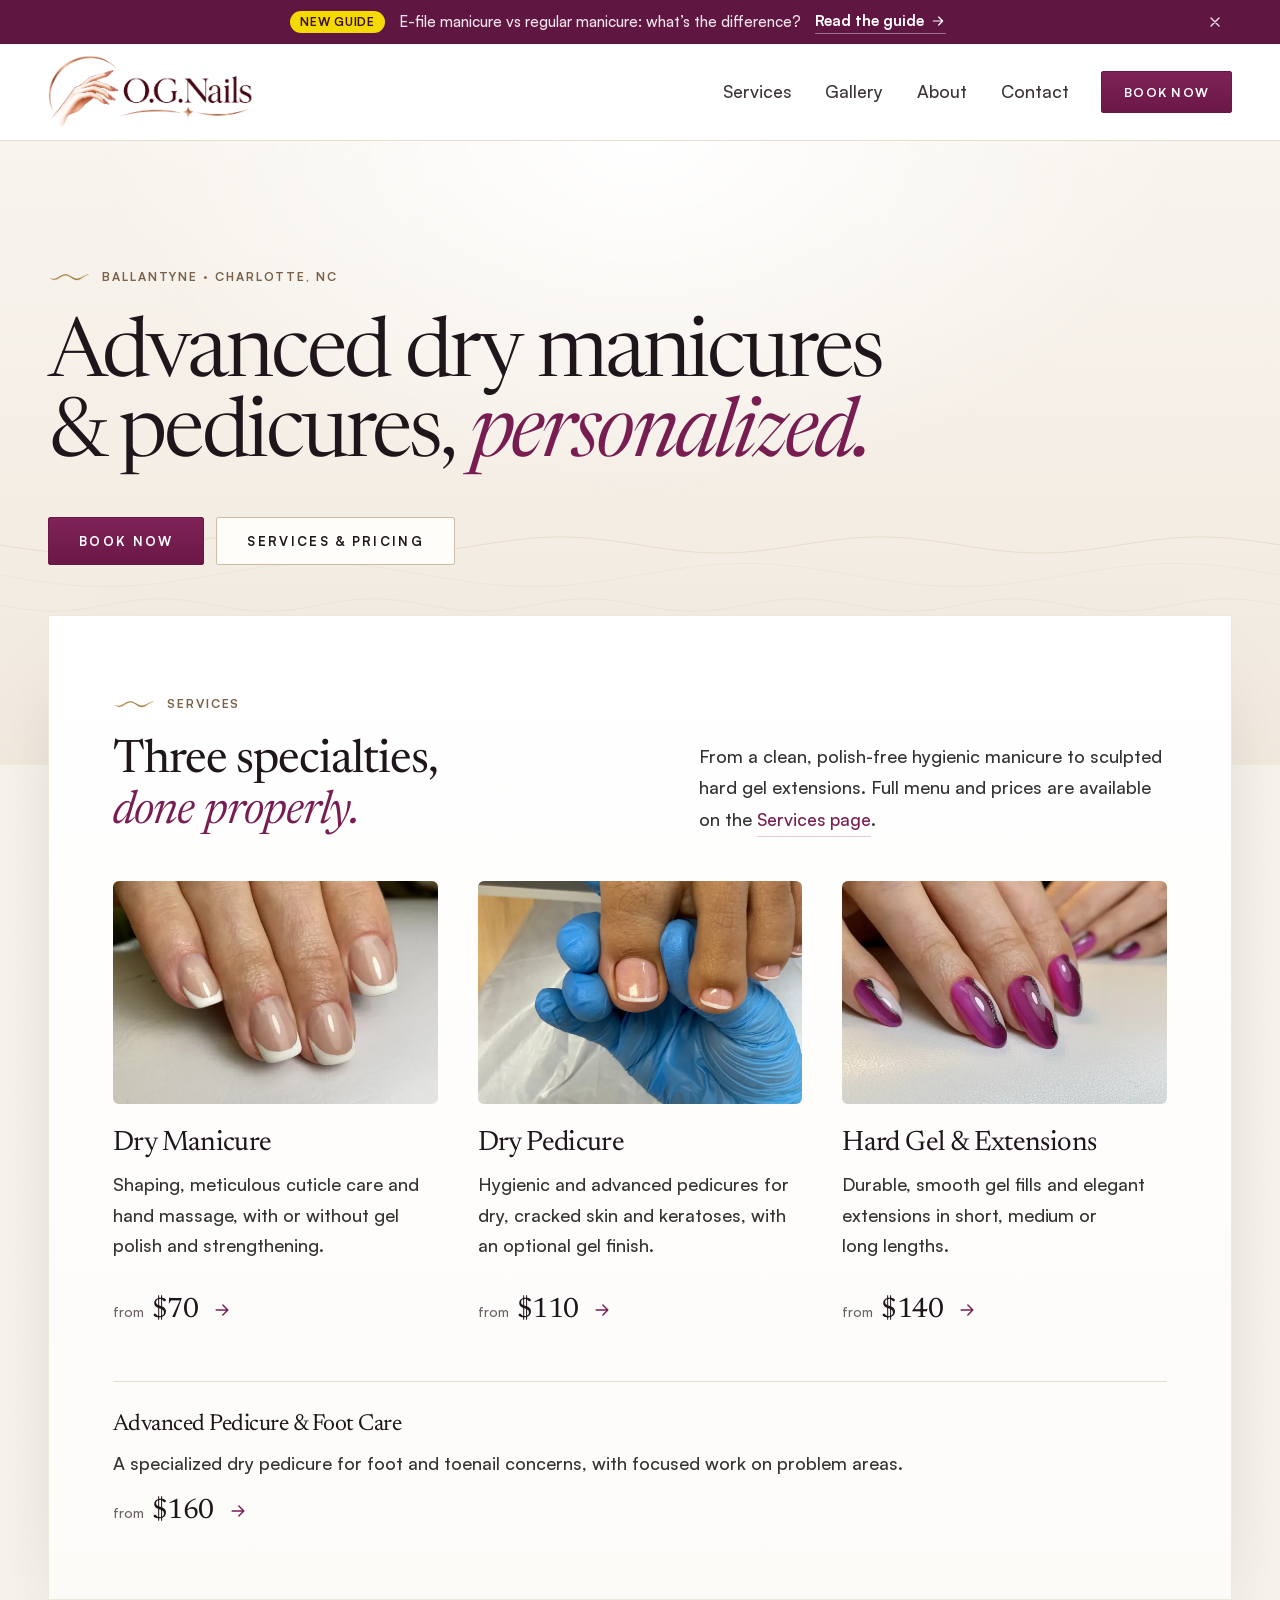
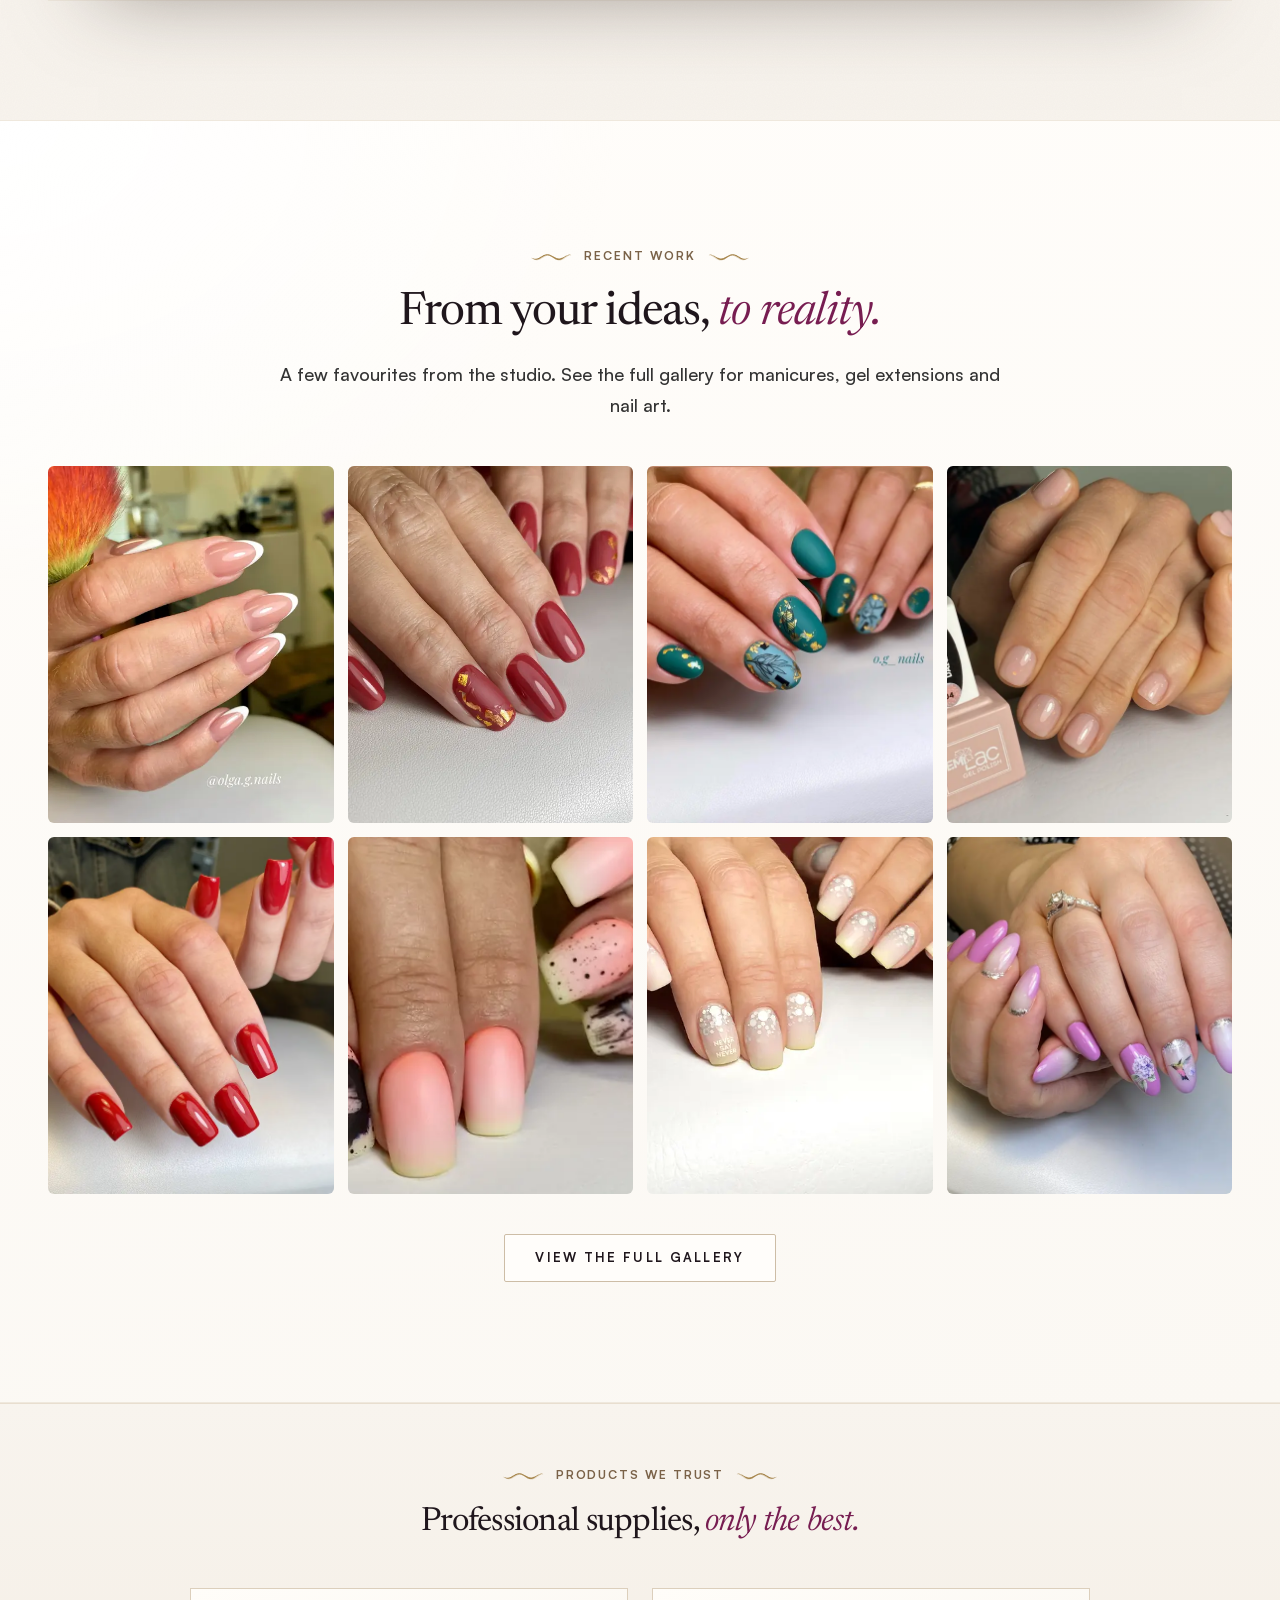
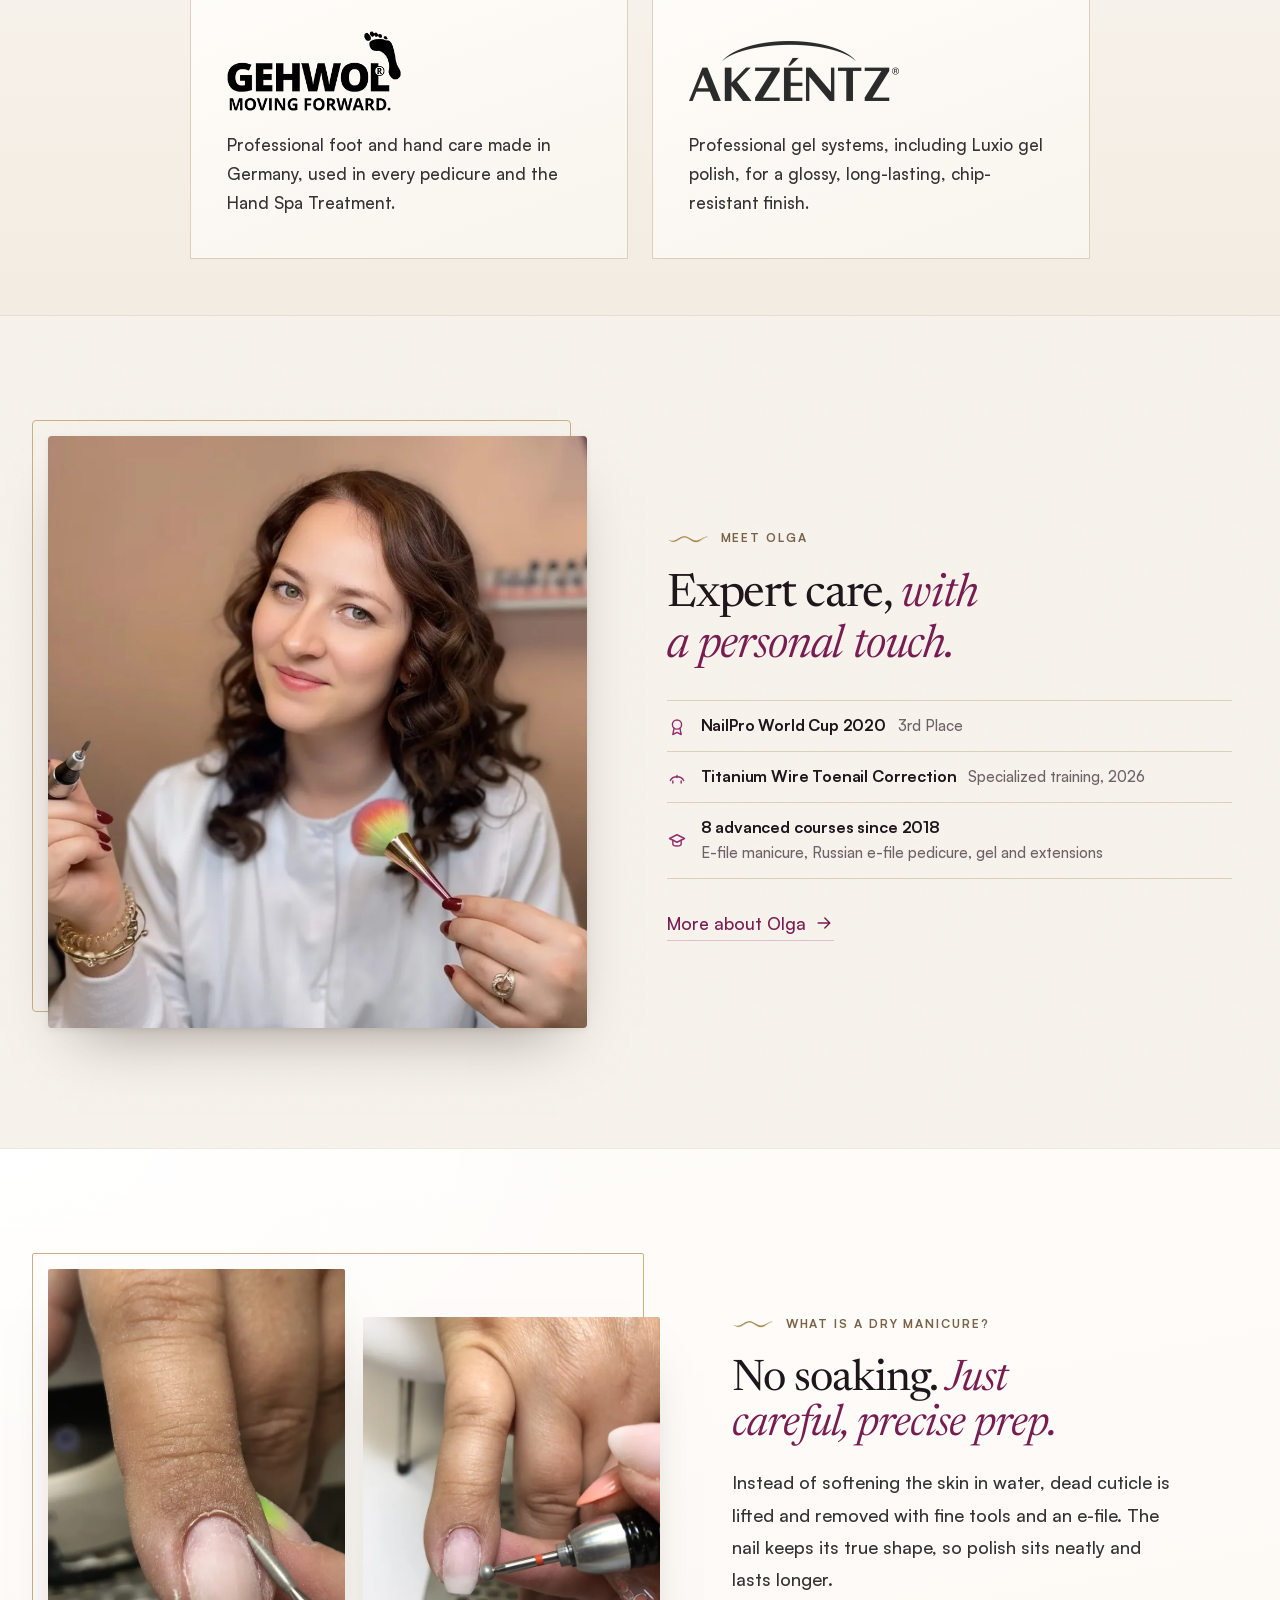
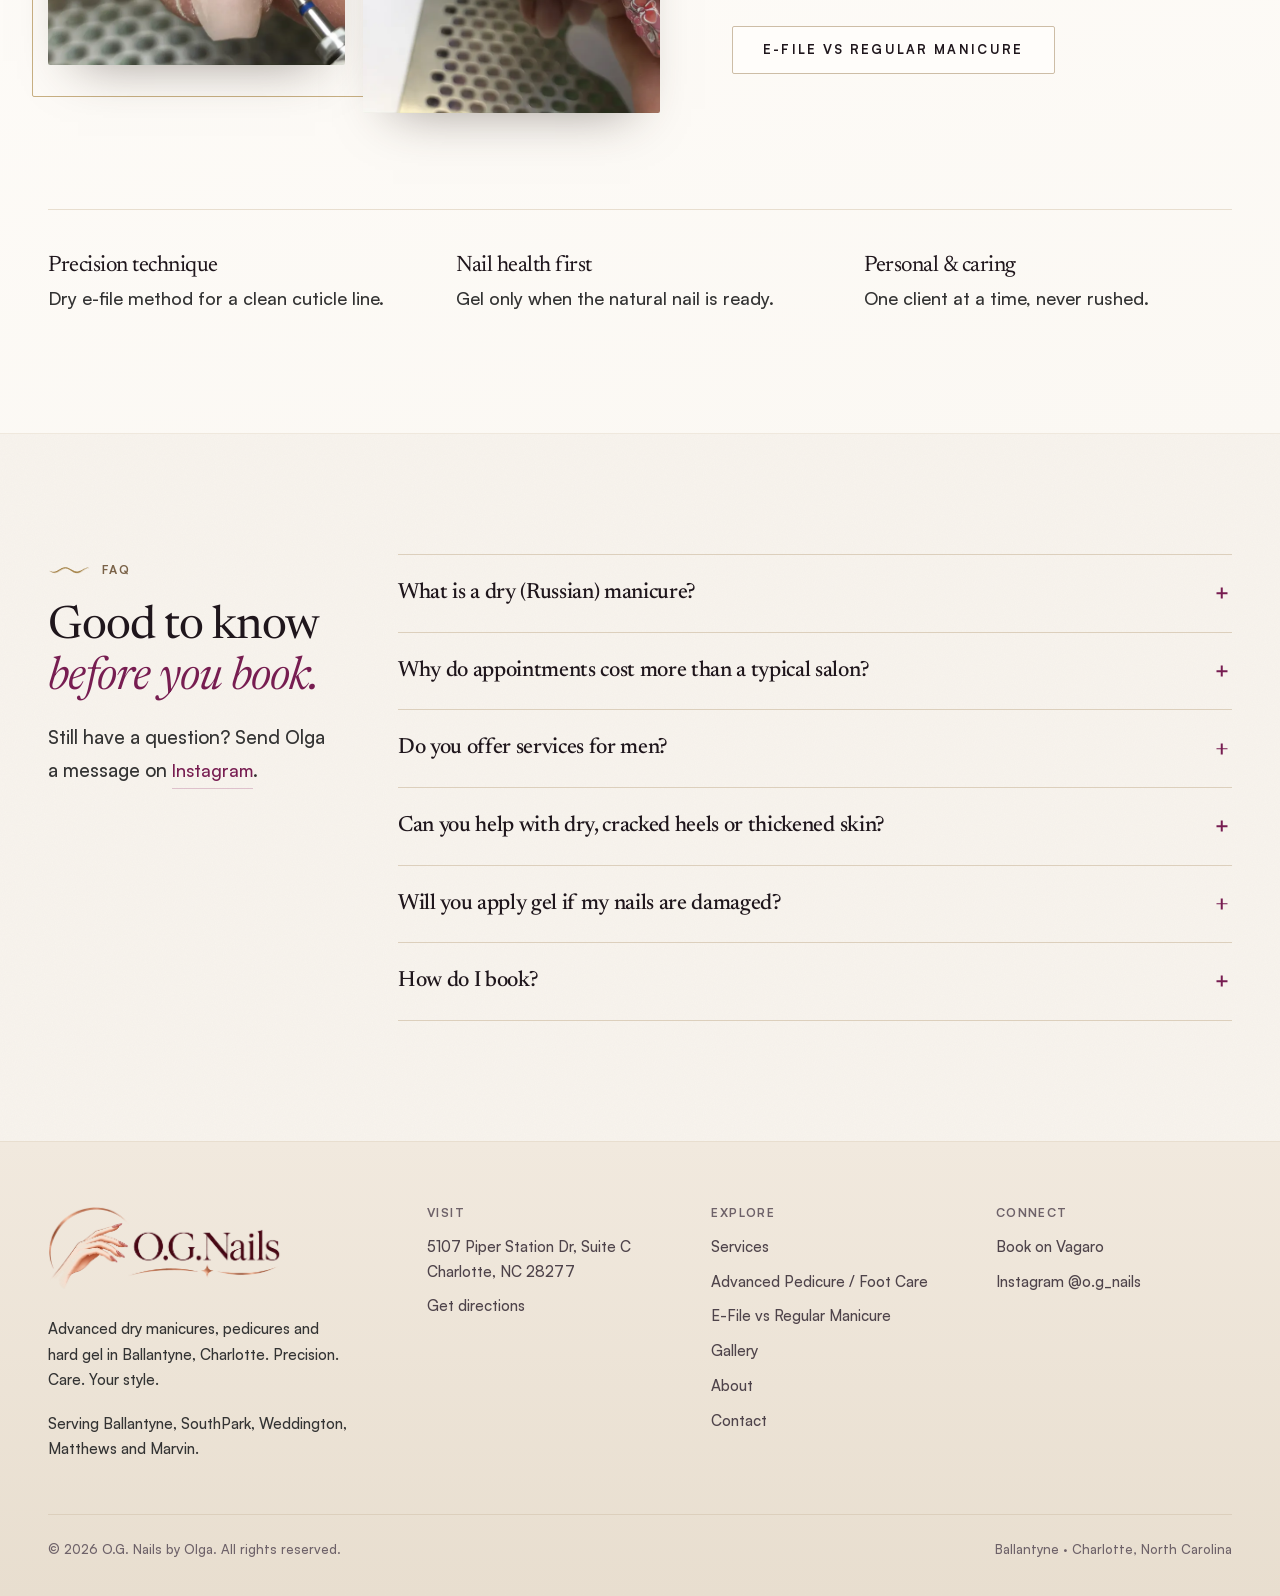
==== commit 51489057: "Further design updates" ====
--- a/index.html
+++ b/index.html
@@ -21,14 +21,16 @@
 </script>
 <meta name="viewport" content="width=device-width, initial-scale=1, viewport-fit=cover">
 <title>Russian Manicure & Pedicure in Charlotte | O.G. Nails by Olga</title>
-<meta name="description" content="Dry (Russian) manicures, pedicures, advanced foot care and hard gel in Ballantyne, Charlotte NC, near Pineville, Matthews and Weddington. Book online.">
+<meta name="description" content="Dry (Russian) manicures, pedicures, advanced foot care and hard gel in Ballantyne, Charlotte NC, near SouthPark, Matthews and Weddington. Book online.">
 <meta name="theme-color" content="#ffffff">
-<link rel="icon" type="image/svg+xml" href="assets/img/favicon.svg">
-<link rel="apple-touch-icon" href="assets/img/apple-touch-icon.png">
+<link rel="icon" href="favicon.ico?v=f0ef2752" sizes="any">
+<link rel="icon" type="image/png" sizes="32x32" href="assets/img/favicon-32.png?v=cf6e3716">
+<link rel="icon" type="image/png" sizes="192x192" href="assets/img/favicon-192.png?v=92e95df4">
+<link rel="apple-touch-icon" href="assets/img/apple-touch-icon.png?v=94cba978">
 <meta property="og:type" content="website">
 <meta property="og:site_name" content="O.G. Nails by Olga">
 <meta property="og:title" content="Russian Manicure &amp; Pedicure in Charlotte | O.G. Nails by Olga">
-<meta property="og:description" content="Dry (Russian) manicures, pedicures, advanced foot care and hard gel in Ballantyne, Charlotte NC, near Pineville, Matthews and Weddington. Book online.">
+<meta property="og:description" content="Dry (Russian) manicures, pedicures, advanced foot care and hard gel in Ballantyne, Charlotte NC, near SouthPark, Matthews and Weddington. Book online.">
 <link rel="canonical" href="https://ognailscharlotte.com/">
 <meta property="og:url" content="https://ognailscharlotte.com/">
 <meta property="og:image" content="https://ognailscharlotte.com/assets/img/og-image.jpg">
@@ -38,11 +40,11 @@
 <meta property="og:locale" content="en_US">
 <meta name="twitter:card" content="summary_large_image">
 <meta name="twitter:title" content="Russian Manicure &amp; Pedicure in Charlotte | O.G. Nails by Olga">
-<meta name="twitter:description" content="Dry (Russian) manicures, pedicures, advanced foot care and hard gel in Ballantyne, Charlotte NC, near Pineville, Matthews and Weddington. Book online.">
+<meta name="twitter:description" content="Dry (Russian) manicures, pedicures, advanced foot care and hard gel in Ballantyne, Charlotte NC, near SouthPark, Matthews and Weddington. Book online.">
 <link rel="preload" href="assets/fonts/newsreader-latin-opsz-normal.woff2" as="font" type="font/woff2" crossorigin>
 <link rel="preload" href="assets/fonts/satoshi-medium.woff2" as="font" type="font/woff2" crossorigin>
-<link rel="stylesheet" href="assets/css/styles.css">
-<script type="application/ld+json">{"@context": "https://schema.org", "@type": "FAQPage", "mainEntity": [{"@type": "Question", "name": "What is a dry (Russian) manicure?", "acceptedAnswer": {"@type": "Answer", "text": "A dry manicure is done without soaking the hands in water. Instead, Olga uses a precision e-file and fine tools to gently lift and remove dead cuticle tissue and refine the nail fold. Because the nail isn\u2019t swollen with water, polish is applied to the nail\u2019s true shape, which helps it sit closer to the cuticle and look neater for longer."}}, {"@type": "Question", "name": "Why do appointments cost more than a typical salon?", "acceptedAnswer": {"@type": "Answer", "text": "You\u2019re paying for time, advanced training and meticulous technique, not a quick turnover. The goal is healthy nails and a result that holds up between visits."}}, {"@type": "Question", "name": "Do you offer services for men?", "acceptedAnswer": {"@type": "Answer", "text": "Yes. There\u2019s a dedicated Hygienic Manicure for Men and Hygienic Pedicure for Men: clean shaping, cuticle care and massage, with no polish."}}, {"@type": "Question", "name": "Can you help with dry, cracked heels or thickened skin?", "acceptedAnswer": {"@type": "Answer", "text": "That\u2019s what the Advanced Pedicure is for. It addresses keratoses, cracks and excessive dryness, and can be combined with gel polish when the natural nail is suitable."}}, {"@type": "Question", "name": "Will you apply gel if my nails are damaged?", "acceptedAnswer": {"@type": "Answer", "text": "Nail health comes first. Gel polish is applied only when the natural nail plate is healthy and suitable. If it isn\u2019t, Olga will suggest a strengthening option or a hygienic service instead."}}, {"@type": "Question", "name": "How do I book?", "acceptedAnswer": {"@type": "Answer", "text": "All appointments are booked online through Vagaro, where you can see live availability and current prices. If you have trouble booking through Vagaro, send a message on Instagram to request an appointment."}}]}</script><script type="application/ld+json">{"@context": "https://schema.org", "@type": "Person", "@id": "https://ognailscharlotte.com/#olga", "name": "Olga Glavatcaia", "jobTitle": "Nail specialist", "image": "https://ognailscharlotte.com/images/olga-glavatcaia-md.webp", "url": "https://ognailscharlotte.com/about", "worksFor": {"@id": "https://ognailscharlotte.com/#business"}, "sameAs": ["https://www.instagram.com/o.g_nails"], "award": "NailPro World Cup 2020, 3rd place", "knowsAbout": ["Russian e-file manicure", "Dry pedicure", "Titanium wire toenail correction", "Hard gel extensions", "French sculpture gel nails"], "workLocation": {"@id": "https://ognailscharlotte.com/#business"}}</script><script type="application/ld+json">{"@context": "https://schema.org", "@type": "NailSalon", "@id": "https://ognailscharlotte.com/#business", "name": "O.G. Nails by Olga", "alternateName": "O.G. Nails", "image": "https://ognailscharlotte.com/images/olga-glavatcaia-md.webp", "url": "https://ognailscharlotte.com/", "logo": "https://ognailscharlotte.com/logo-badge.png", "description": "Advanced dry (Russian) manicures, dry pedicures, advanced pedicure and foot care, and hard gel extensions by Olga Glavatcaia in Ballantyne, Charlotte, NC, near Pineville, SouthPark, Weddington, Matthews and Marvin.", "address": {"@type": "PostalAddress", "streetAddress": "5107 Piper Station Dr, Suite C", "addressLocality": "Charlotte", "addressRegion": "NC", "postalCode": "28277", "addressCountry": "US"}, "hasMap": "https://www.google.com/maps/search/?api=1&query=5107+Piper+Station+Dr+Suite+C+Charlotte+NC+28277", "areaServed": [{"@type": "City", "name": "Charlotte"}, {"@type": "City", "name": "Pineville"}, {"@type": "City", "name": "Matthews"}, {"@type": "City", "name": "Weddington"}, {"@type": "City", "name": "Marvin"}, {"@type": "Place", "name": "Ballantyne"}, {"@type": "Place", "name": "SouthPark"}], "priceRange": "$$$", "currenciesAccepted": "USD", "founder": {"@id": "https://ognailscharlotte.com/#olga"}, "employee": {"@id": "https://ognailscharlotte.com/#olga"}, "knowsAbout": ["Russian manicure", "Dry manicure", "E-file manicure", "Dry pedicure", "Advanced pedicure", "Cracked heels", "Calluses and corns", "Thick toenails", "Titanium wire toenail correction", "Hard gel extensions", "Nail art"], "sameAs": ["https://www.instagram.com/o.g_nails", "https://www.vagaro.com/ognails"], "potentialAction": {"@type": "ReserveAction", "target": {"@type": "EntryPoint", "urlTemplate": "https://www.vagaro.com/ognails", "actionPlatform": ["https://schema.org/DesktopWebPlatform", "https://schema.org/MobileWebPlatform"]}, "result": {"@type": "Reservation", "name": "Nail appointment"}}}</script>
+<link rel="stylesheet" href="assets/css/styles.css?v=ecbddcc2">
+<script type="application/ld+json">{"@context": "https://schema.org", "@type": "FAQPage", "mainEntity": [{"@type": "Question", "name": "What is a dry (Russian) manicure?", "acceptedAnswer": {"@type": "Answer", "text": "A dry manicure is done without soaking the hands in water. Instead, Olga uses a precision e-file and fine tools to gently lift and remove dead cuticle tissue and refine the nail fold. Because the nail isn\u2019t swollen with water, polish is applied to the nail\u2019s true shape, which helps it sit closer to the cuticle and look neater for longer."}}, {"@type": "Question", "name": "Why do appointments cost more than a typical salon?", "acceptedAnswer": {"@type": "Answer", "text": "You\u2019re paying for time, advanced training and meticulous technique, not a quick turnover. The goal is healthy nails and a result that holds up between visits."}}, {"@type": "Question", "name": "Do you offer services for men?", "acceptedAnswer": {"@type": "Answer", "text": "Yes. There\u2019s a dedicated Hygienic Manicure for Men and Hygienic Pedicure for Men: clean shaping, cuticle care and massage, with no polish."}}, {"@type": "Question", "name": "Can you help with dry, cracked heels or thickened skin?", "acceptedAnswer": {"@type": "Answer", "text": "That\u2019s what the Advanced Pedicure is for. It addresses keratoses, cracks and excessive dryness, and can be combined with gel polish when the natural nail is suitable."}}, {"@type": "Question", "name": "Will you apply gel if my nails are damaged?", "acceptedAnswer": {"@type": "Answer", "text": "Nail health comes first. Gel polish is applied only when the natural nail plate is healthy and suitable. If it isn\u2019t, Olga will suggest a strengthening option or a hygienic service instead."}}, {"@type": "Question", "name": "How do I book?", "acceptedAnswer": {"@type": "Answer", "text": "All appointments are booked online through Vagaro, where you can see live availability and current prices. If you have trouble booking through Vagaro, send a message on Instagram to request an appointment."}}]}</script><script type="application/ld+json">{"@context": "https://schema.org", "@type": "Person", "@id": "https://ognailscharlotte.com/#olga", "name": "Olga Glavatcaia", "jobTitle": "Nail specialist", "image": "https://ognailscharlotte.com/images/olga-glavatcaia-md.webp", "url": "https://ognailscharlotte.com/about", "worksFor": {"@id": "https://ognailscharlotte.com/#business"}, "sameAs": ["https://www.instagram.com/o.g_nails"], "award": "NailPro World Cup 2020, 3rd place", "knowsAbout": ["Russian e-file manicure", "Dry pedicure", "Titanium wire toenail correction", "Hard gel extensions", "French sculpture gel nails"], "workLocation": {"@id": "https://ognailscharlotte.com/#business"}}</script><script type="application/ld+json">{"@context": "https://schema.org", "@type": "NailSalon", "@id": "https://ognailscharlotte.com/#business", "name": "O.G. Nails by Olga", "alternateName": "O.G. Nails", "image": "https://ognailscharlotte.com/images/olga-glavatcaia-md.webp", "url": "https://ognailscharlotte.com/", "logo": "https://ognailscharlotte.com/logo-badge.png", "description": "Advanced dry (Russian) manicures, dry pedicures, advanced pedicure and foot care, and hard gel extensions by Olga Glavatcaia in Ballantyne, Charlotte, NC, near SouthPark, Weddington, Matthews and Marvin.", "address": {"@type": "PostalAddress", "streetAddress": "5107 Piper Station Dr, Suite C", "addressLocality": "Charlotte", "addressRegion": "NC", "postalCode": "28277", "addressCountry": "US"}, "hasMap": "https://www.google.com/maps/search/?api=1&query=5107+Piper+Station+Dr+Suite+C+Charlotte+NC+28277", "areaServed": [{"@type": "City", "name": "Charlotte"}, {"@type": "City", "name": "Matthews"}, {"@type": "City", "name": "Weddington"}, {"@type": "City", "name": "Marvin"}, {"@type": "Place", "name": "Ballantyne"}, {"@type": "Place", "name": "SouthPark"}], "priceRange": "$$$", "currenciesAccepted": "USD", "founder": {"@id": "https://ognailscharlotte.com/#olga"}, "employee": {"@id": "https://ognailscharlotte.com/#olga"}, "knowsAbout": ["Russian manicure", "Dry manicure", "E-file manicure", "Dry pedicure", "Advanced pedicure", "Cracked heels", "Calluses and corns", "Thick toenails", "Titanium wire toenail correction", "Hard gel extensions", "Nail art"], "sameAs": ["https://www.instagram.com/o.g_nails", "https://www.vagaro.com/ognails"], "potentialAction": {"@type": "ReserveAction", "target": {"@type": "EntryPoint", "urlTemplate": "https://www.vagaro.com/ognails", "actionPlatform": ["https://schema.org/DesktopWebPlatform", "https://schema.org/MobileWebPlatform"]}, "result": {"@type": "Reservation", "name": "Nail appointment"}}}</script>
 </head>
 <body class="has-overlay-header">
 <a class="skip-link" href="#main">Skip to content</a>
@@ -55,7 +57,7 @@
 <script>try{if(localStorage.getItem('promo-efile-closed'))document.getElementById('promo-bar').remove()}catch(e){}</script>
 <header class="site-header">
   <div class="container nav-wrap">
-    <a class="brand" href="/"><img class="logo" src="assets/img/logo.svg" width="288" height="49" alt="O.G. Nails by Olga"><img class="logo logo-light" src="assets/img/logo-light.svg" width="288" height="49" alt=""></a>
+    <a class="brand" href="/"><img class="logo" src="assets/img/logo-og.webp?v=9fd27e76" width="971" height="350" alt="O.G. Nails by Olga"></a>
     <button class="nav-toggle" type="button" aria-expanded="false" aria-controls="site-nav" aria-label="Menu"><span class="bar"></span></button>
     <nav class="site-nav" id="site-nav" aria-label="Main"><a href="/services">Services</a><a href="/gallery">Gallery</a><a href="/about">About</a><a href="/contact">Contact</a></nav>
     <a class="button button-small header-book" href="https://www.vagaro.com/ognails" data-book="header">Book Now</a>
@@ -88,7 +90,7 @@
     </div>
     <div class="service-cards reveal">
       <a class="service-card" href="/services#manicure">
-        <div class="media"><img src="images/gallery/og-nails-charlotte-05-sm.webp" width="570" height="720" alt="Short natural French manicure" loading="lazy" decoding="async"></div>
+        <div class="media"><img src="images/gallery/og-nails-charlotte-05-sm.webp?v=bdfd2102" width="570" height="720" alt="Short natural French manicure" loading="lazy" decoding="async"></div>
         <div class="body">
           <h3>Dry Manicure</h3>
           <p>Shaping, meticulous cuticle care and hand massage, with or without gel polish and strengthening.</p>
@@ -96,7 +98,7 @@
         </div>
       </a>
       <a class="service-card" href="/services#pedicure">
-        <div class="media"><img src="images/gallery/pedicure-french-gel-sm.webp" width="1000" height="693" alt="Natural French gel pedicure with neatly shaped toenails" loading="lazy" decoding="async"></div>
+        <div class="media"><img src="images/gallery/pedicure-french-gel-sm.webp?v=6d8b30b8" width="1000" height="693" alt="Natural French gel pedicure with neatly shaped toenails" loading="lazy" decoding="async"></div>
         <div class="body">
           <h3>Dry Pedicure</h3>
           <p>Hygienic and advanced pedicures for dry, cracked skin and keratoses, with an optional gel finish.</p>
@@ -104,7 +106,7 @@
         </div>
       </a>
       <a class="service-card" href="/services#hard-gel">
-        <div class="media"><img src="images/gallery/og-nails-charlotte-31-sm.webp" width="603" height="720" alt="Plum almond hard gel nails with white and silver accents" loading="lazy" decoding="async"></div>
+        <div class="media"><img src="images/gallery/og-nails-charlotte-31-sm.webp?v=49a13223" width="603" height="720" alt="Plum almond hard gel nails with white and silver accents" loading="lazy" decoding="async"></div>
         <div class="body">
           <h3>Hard Gel &amp; Extensions</h3>
           <p>Durable, smooth gel fills and elegant extensions in short, medium or long lengths.</p>
@@ -130,7 +132,7 @@
       <p>A few favourites from the studio. See the full gallery for manicures, gel extensions and nail art.</p>
     </div>
     <div class="photo-grid reveal">
-      <a class="tile" href="/gallery"><img src="images/gallery/og-nails-charlotte-02-sm.webp" width="487" height="720" alt="Classic white French tips on almond nails" loading="lazy" decoding="async"></a><a class="tile" href="/gallery"><img src="images/gallery/og-nails-charlotte-04-sm.webp" width="540" height="720" alt="Deep burgundy gel manicure with gold foil accents" loading="lazy" decoding="async"></a><a class="tile" href="/gallery"><img src="images/gallery/og-nails-charlotte-07-sm.webp" width="576" height="720" alt="Matte teal manicure with gold leaf and botanical accents" loading="lazy" decoding="async"></a><a class="tile" href="/gallery"><img src="images/gallery/og-nails-charlotte-08-sm.webp" width="674" height="720" alt="Sheer nude gel manicure on short natural nails" loading="lazy" decoding="async"></a><a class="tile" href="/gallery"><img src="images/gallery/og-nails-charlotte-11-sm.webp" width="681" height="720" alt="Glossy red square gel extensions" loading="lazy" decoding="async"></a><a class="tile" href="/gallery"><img src="images/gallery/og-nails-charlotte-12-sm.webp" width="720" height="427" alt="Peach ombre manicure with hand-painted portrait art" loading="lazy" decoding="async"></a><a class="tile" href="/gallery"><img src="images/gallery/og-nails-charlotte-10-sm.webp" width="720" height="540" alt="Soft nude manicure with white dot design" loading="lazy" decoding="async"></a><a class="tile" href="/gallery"><img src="images/gallery/og-nails-charlotte-18-sm.webp" width="662" height="720" alt="Lilac ombre almond nails with floral art" loading="lazy" decoding="async"></a>
+      <a class="tile" href="/gallery"><img src="images/gallery/og-nails-charlotte-02-sm.webp?v=d108722f" width="487" height="720" alt="Classic white French tips on almond nails" loading="lazy" decoding="async"></a><a class="tile" href="/gallery"><img src="images/gallery/og-nails-charlotte-04-sm.webp?v=8ce168ab" width="540" height="720" alt="Deep burgundy gel manicure with gold foil accents" loading="lazy" decoding="async"></a><a class="tile" href="/gallery"><img src="images/gallery/og-nails-charlotte-07-sm.webp?v=54ab1840" width="576" height="720" alt="Matte teal manicure with gold leaf and botanical accents" loading="lazy" decoding="async"></a><a class="tile" href="/gallery"><img src="images/gallery/og-nails-charlotte-08-sm.webp?v=9a9e8c57" width="674" height="720" alt="Sheer nude gel manicure on short natural nails" loading="lazy" decoding="async"></a><a class="tile" href="/gallery"><img src="images/gallery/og-nails-charlotte-11-sm.webp?v=4b78065f" width="681" height="720" alt="Glossy red square gel extensions" loading="lazy" decoding="async"></a><a class="tile" href="/gallery"><img src="images/gallery/og-nails-charlotte-12-sm.webp?v=50ec6b43" width="720" height="427" alt="Peach ombre manicure with hand-painted portrait art" loading="lazy" decoding="async"></a><a class="tile" href="/gallery"><img src="images/gallery/og-nails-charlotte-10-sm.webp?v=3ba66a74" width="720" height="540" alt="Soft nude manicure with white dot design" loading="lazy" decoding="async"></a><a class="tile" href="/gallery"><img src="images/gallery/og-nails-charlotte-18-sm.webp?v=b3966a86" width="662" height="720" alt="Lilac ombre almond nails with floral art" loading="lazy" decoding="async"></a>
     </div>
     <div class="section-foot"><a class="button button-secondary" href="/gallery">View the full gallery</a></div>
   </div>
@@ -146,11 +148,11 @@
     </div>
     <ul class="brand-list">
       <li class="brand-tile">
-        <span class="brand-logo" data-brand="gehwol"><img src="images/brands/gehwol.png" width="314" height="144" alt="Gehwol" loading="lazy" decoding="async"></span>
+        <span class="brand-logo" data-brand="gehwol"><img src="images/brands/gehwol.png?v=208dd46d" width="314" height="144" alt="Gehwol" loading="lazy" decoding="async"></span>
         <p>Professional foot and hand care made in Germany, used in every pedicure and the Hand Spa Treatment.</p>
       </li>
       <li class="brand-tile">
-        <span class="brand-logo" data-brand="akzentz"><img src="images/brands/akzentz.png" width="420" height="120" alt="Akzentz" loading="lazy" decoding="async"></span>
+        <span class="brand-logo" data-brand="akzentz"><img src="images/brands/akzentz.png?v=c13eb7dd" width="420" height="120" alt="Akzentz" loading="lazy" decoding="async"></span>
         <p>Professional gel systems, including Luxio gel polish, for a glossy, long-lasting, chip-resistant finish.</p>
       </li>
     </ul>
@@ -161,7 +163,7 @@
   <div class="container about-split">
     <figure class="hero-photo">
     <div class="portrait reveal">
-      <img src="images/olga-glavatcaia-md.webp" width="1184" height="864" alt="Olga Glavatcaia, nail specialist, in her Charlotte studio" loading="lazy" decoding="async">
+      <img src="images/olga-glavatcaia-md.webp?v=e395c34f" width="1184" height="864" alt="Olga Glavatcaia, nail specialist, in her Charlotte studio" loading="lazy" decoding="async">
       <div class="portrait-badge"><span class="medal">3rd</span><span><strong>NailPro World Cup</strong>2020 placement</span></div>
     </div>
     </figure>
@@ -182,8 +184,8 @@
   <div class="container">
     <div class="dry-feature reveal">
       <div class="dry-media">
-        <figure><img src="images/gallery/process-cuticle-sm.webp" width="675" height="900" alt="Close-up of precise e-file cuticle work during a dry manicure" loading="lazy" decoding="async"></figure>
-        <figure><img src="images/gallery/process-structure-sm.webp" width="675" height="900" alt="Building a natural-looking hard gel structure with an e-file" loading="lazy" decoding="async"></figure>
+        <figure><img src="images/gallery/process-cuticle-sm.webp?v=d08b654b" width="675" height="900" alt="Close-up of precise e-file cuticle work during a dry manicure" loading="lazy" decoding="async"></figure>
+        <figure><img src="images/gallery/process-structure-sm.webp?v=adda1b46" width="675" height="900" alt="Building a natural-looking hard gel structure with an e-file" loading="lazy" decoding="async"></figure>
       </div>
       <div class="dry-copy">
         <span class="eyebrow">What is a dry manicure?</span>
@@ -216,9 +218,9 @@
   <div class="container">
     <div class="footer-grid">
       <div class="footer-brand">
-        <a class="brand" href="/" ><img class="logo" src="assets/img/logo.svg" width="288" height="49" alt="O.G. Nails by Olga"></a>
+        <a class="brand" href="/" ><img class="logo" src="assets/img/logo-og.webp?v=9fd27e76" width="971" height="350" alt="O.G. Nails by Olga"></a>
         <p>Advanced dry manicures, pedicures and hard gel in Ballantyne, Charlotte. Precision. Care. Your style.</p>
-        <p class="footer-areas">Serving Ballantyne, Pineville, SouthPark, Weddington, Matthews and Marvin.</p>
+        <p class="footer-areas">Serving Ballantyne, SouthPark, Weddington, Matthews and Marvin.</p>
       </div>
       <div>
         <h3>Visit</h3>
@@ -249,6 +251,6 @@
   <a class="button" href="https://www.vagaro.com/ognails" data-book="mobile-bar">Book Now</a>
   <a class="button button-secondary" href="https://www.instagram.com/o.g_nails" target="_blank" rel="noopener" aria-label="Instagram"><svg class="icon" viewBox="0 0 24 24" aria-hidden="true"><rect x="3.5" y="3.5" width="17" height="17" rx="5"/><circle cx="12" cy="12" r="4"/><circle cx="17.2" cy="6.8" r=".6" fill="currentColor"/></svg></a>
 </div>
-<script src="assets/js/main.js" defer></script>
+<script src="assets/js/main.js?v=a03feeff" defer></script>
 </body>
 </html>
--- a/assets/css/styles.css
+++ b/assets/css/styles.css
@@ -1352,3 +1352,28 @@
 /* white nav */
 .site-header,.has-overlay-header .site-header,.has-overlay-header.scrolled .site-header,.has-overlay-header:not(.scrolled) .site-header{background:#fff}
 @media (max-width:900px){.site-nav{background:#fff}}
+/* home hero: left-aligned copy */
+.hero-full{text-align:left}
+.hero-full .hero-copy{margin:0;max-width:900px}
+.hero-full .eyebrow{justify-content:flex-start}
+.hero-full .eyebrow::after{display:none}
+.hero-full .hero-actions{justify-content:flex-start}
+.hero-full .hero-copy{max-width:1100px}
+/* new O.G. Nails logo */
+.brand .logo,.site-header .logo{width:auto!important;height:62px;display:block}
+.has-overlay-header:not(.scrolled) .site-header .logo:not(.logo-light){display:block}
+.nav-wrap{min-height:84px}
+@media (max-width:900px){.brand .logo,.site-header .logo{height:50px}.nav-wrap{min-height:68px}}
+@media (max-width:380px){.brand .logo,.site-header .logo{height:44px}}
+.site-footer .logo,.footer-brand img{width:auto;height:72px}
+@media (min-width:901px){.brand .logo,.site-header .logo{height:74px}.nav-wrap{min-height:96px}}.site-footer .logo{height:84px}
+@media (max-width:600px){html{font-size:17.5px}body{font-size:19px;line-height:1.65}}
+.price-intro .num{font-size:0;gap:0;letter-spacing:0}
+/* About: credentials in two columns */
+.cred-section .about-split{grid-template-columns:1fr;gap:44px}
+.cred-section .timeline{grid-template-columns:1fr 1fr;column-gap:64px;row-gap:0;border-left:0;margin-left:8px}
+.cred-section .timeline li{border-left:1px solid var(--line-strong);padding:0 0 40px 34px}
+.cred-section .timeline li:last-child{padding-bottom:40px}
+.cred-section .timeline h3{font-size:1.45rem}
+@media (max-width:760px){.cred-section .timeline{grid-template-columns:1fr}.cred-section .timeline li:last-child{padding-bottom:0}}
+.choose-single{display:block}.choose-single .explainer-card{max-width:820px}
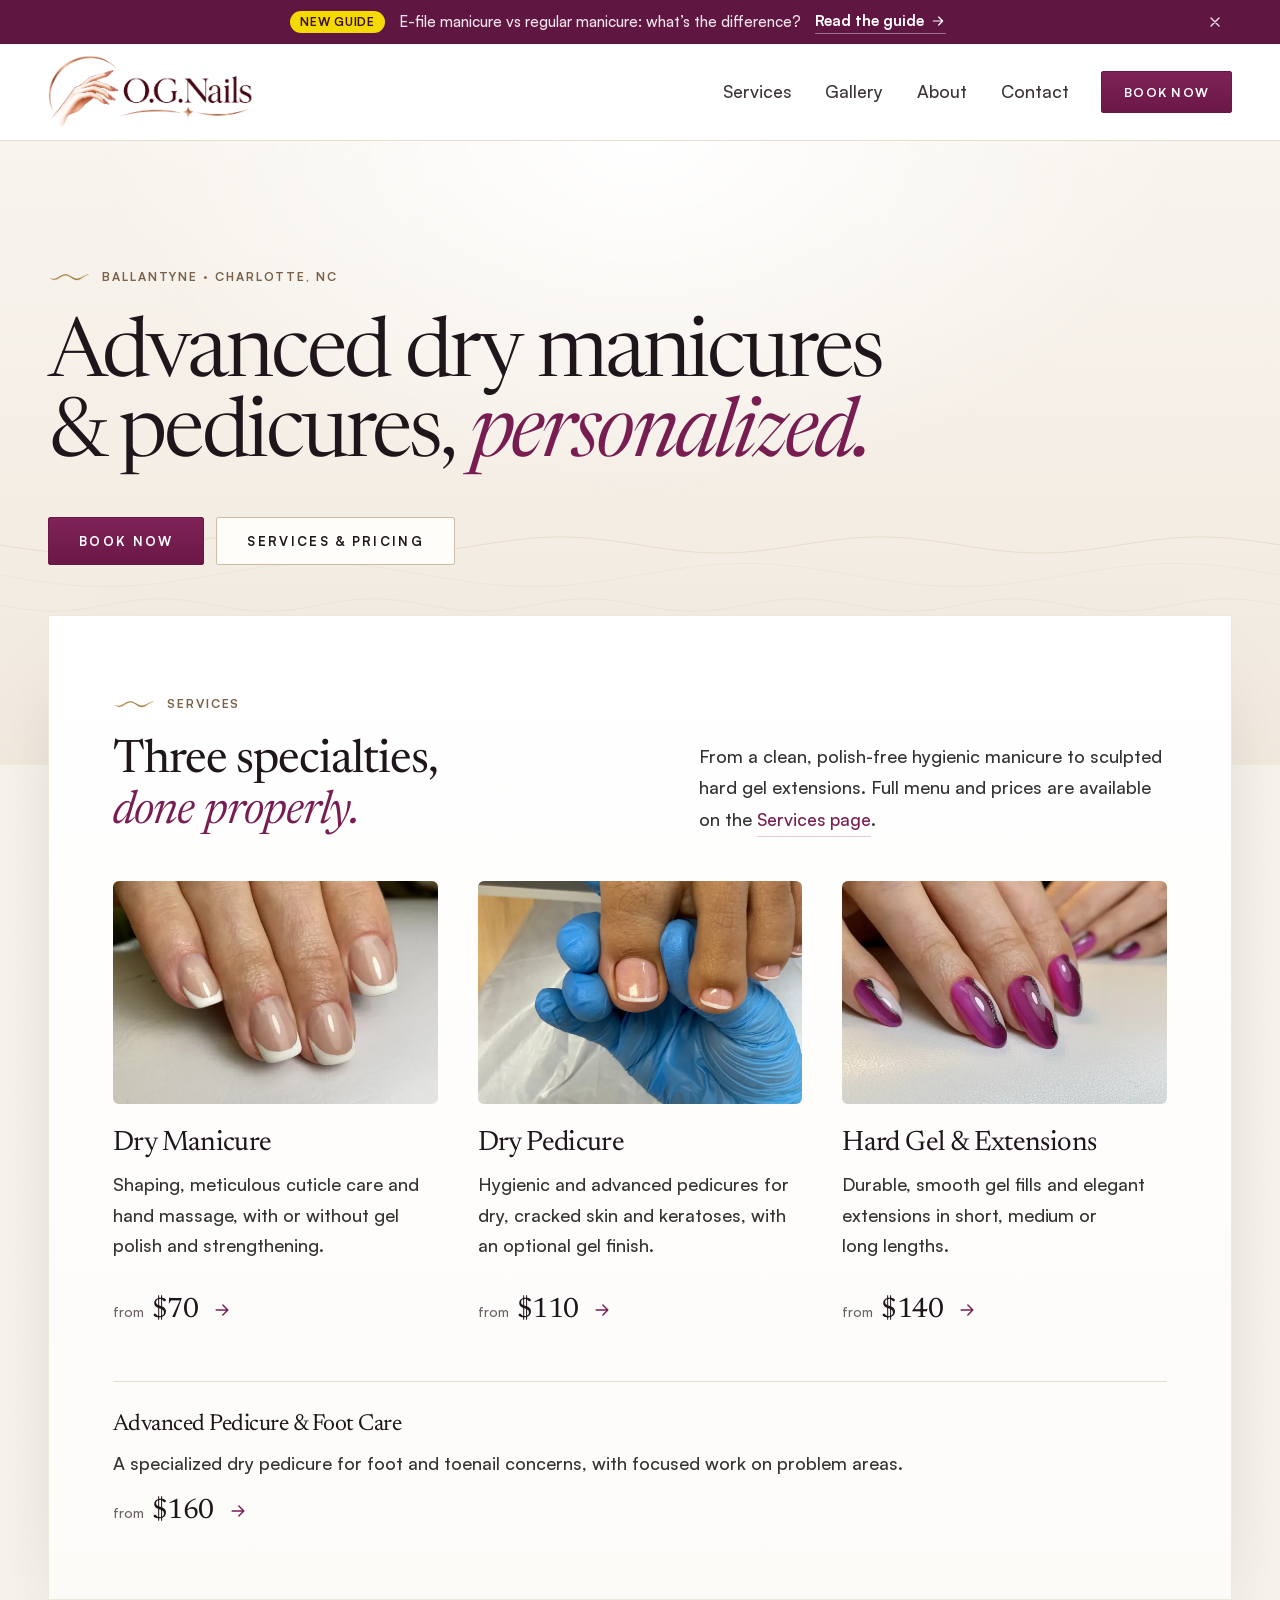
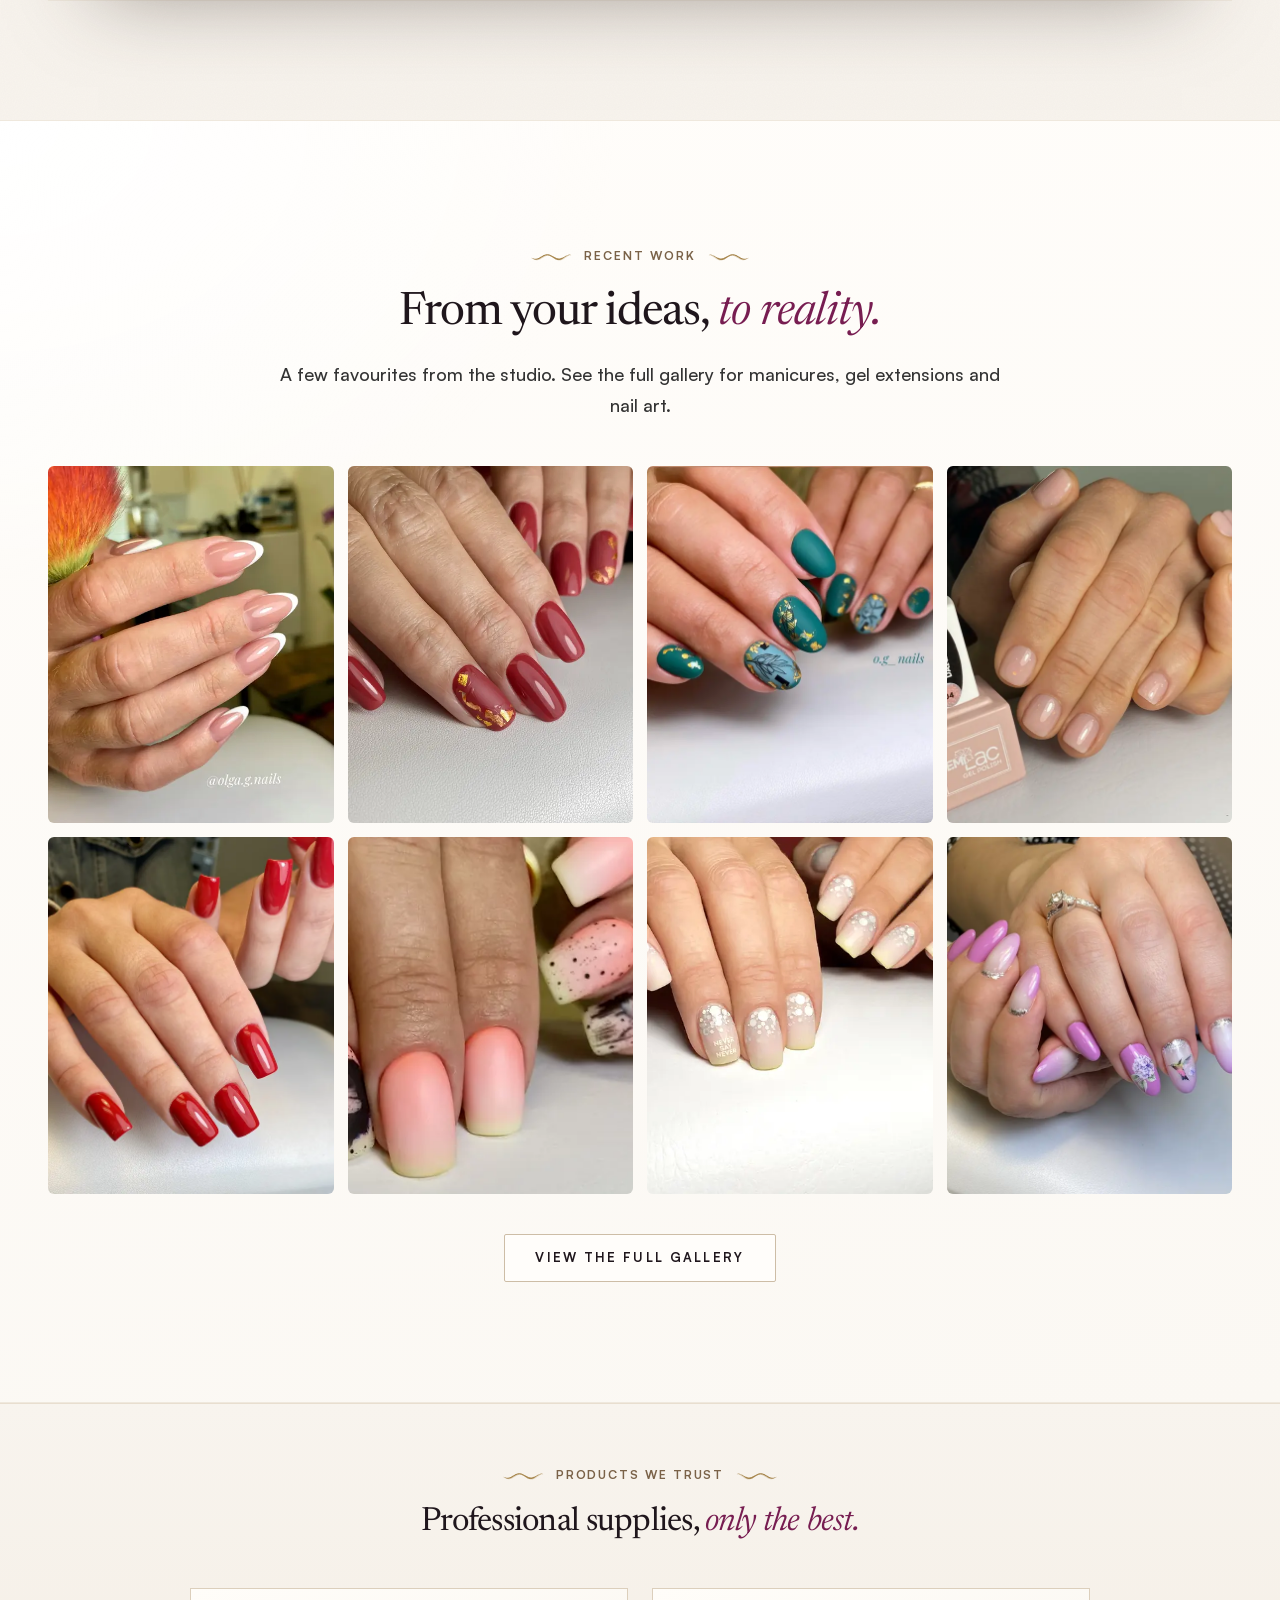
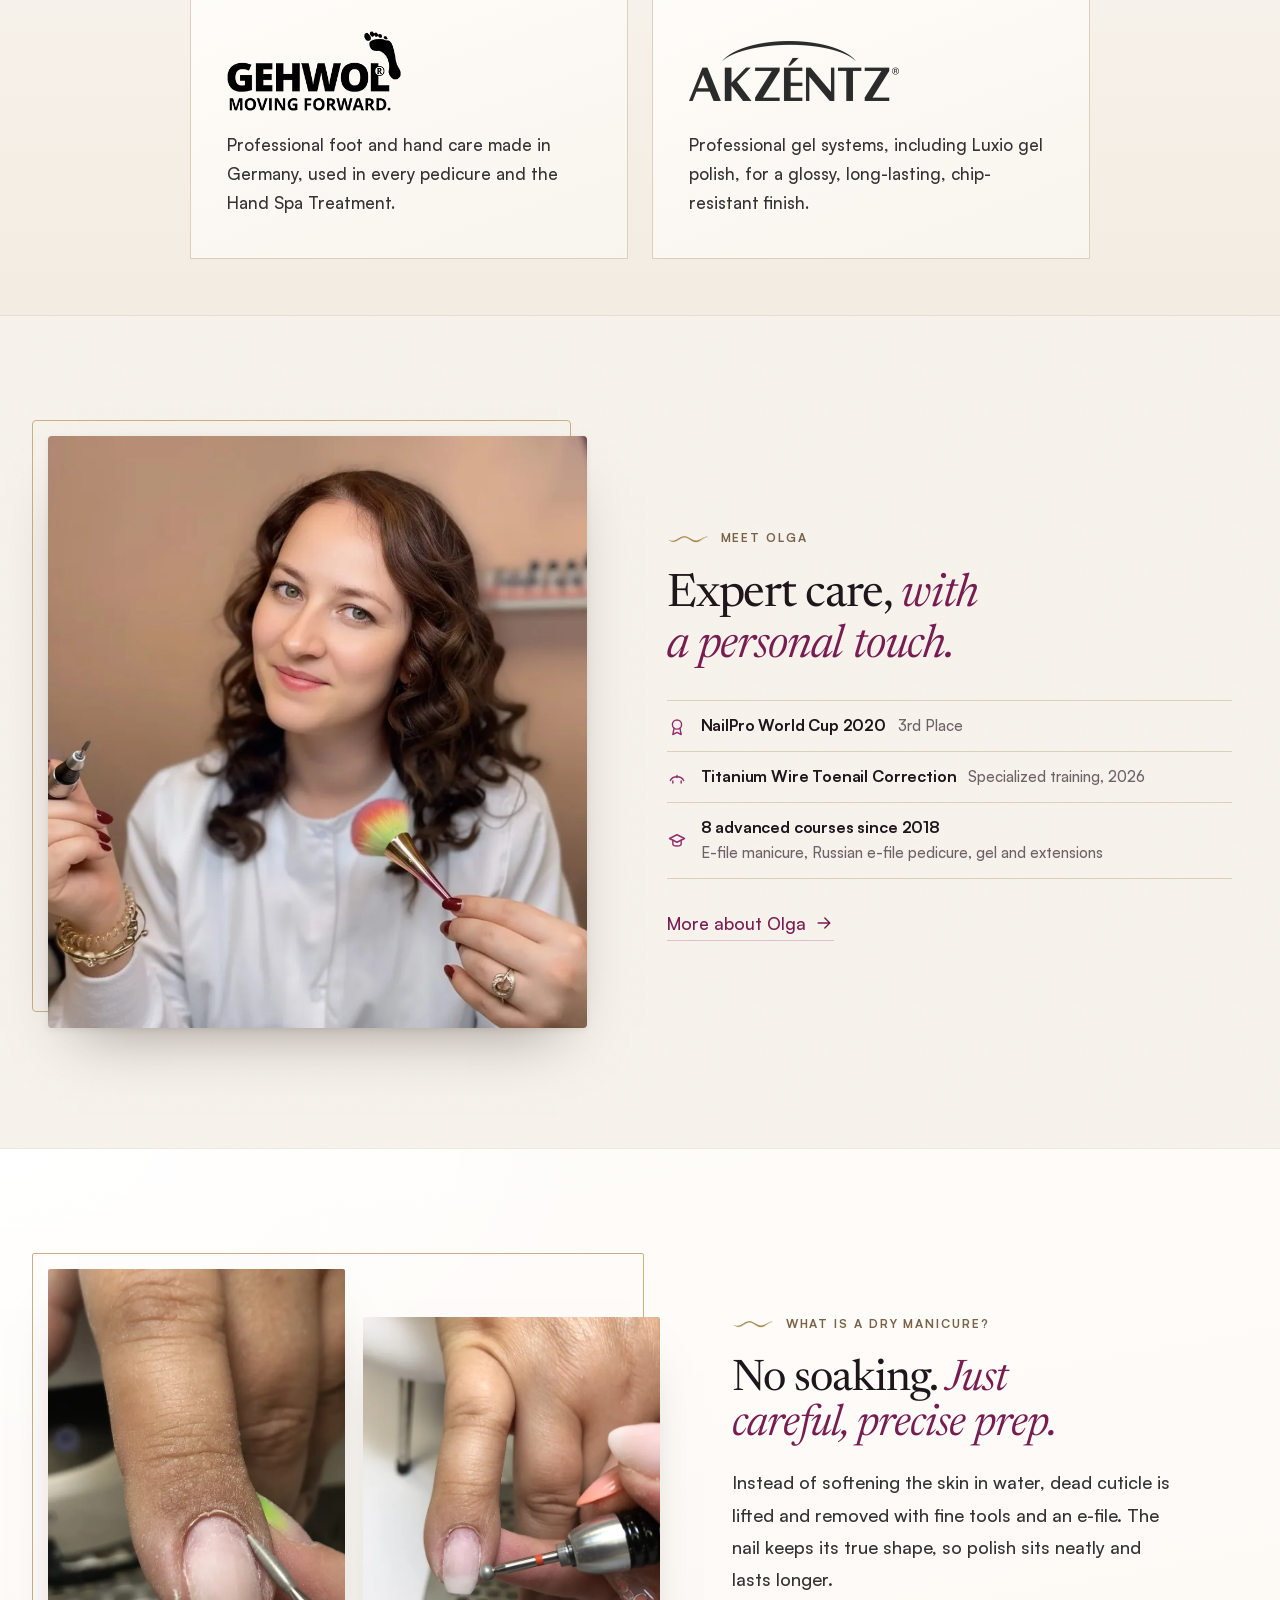
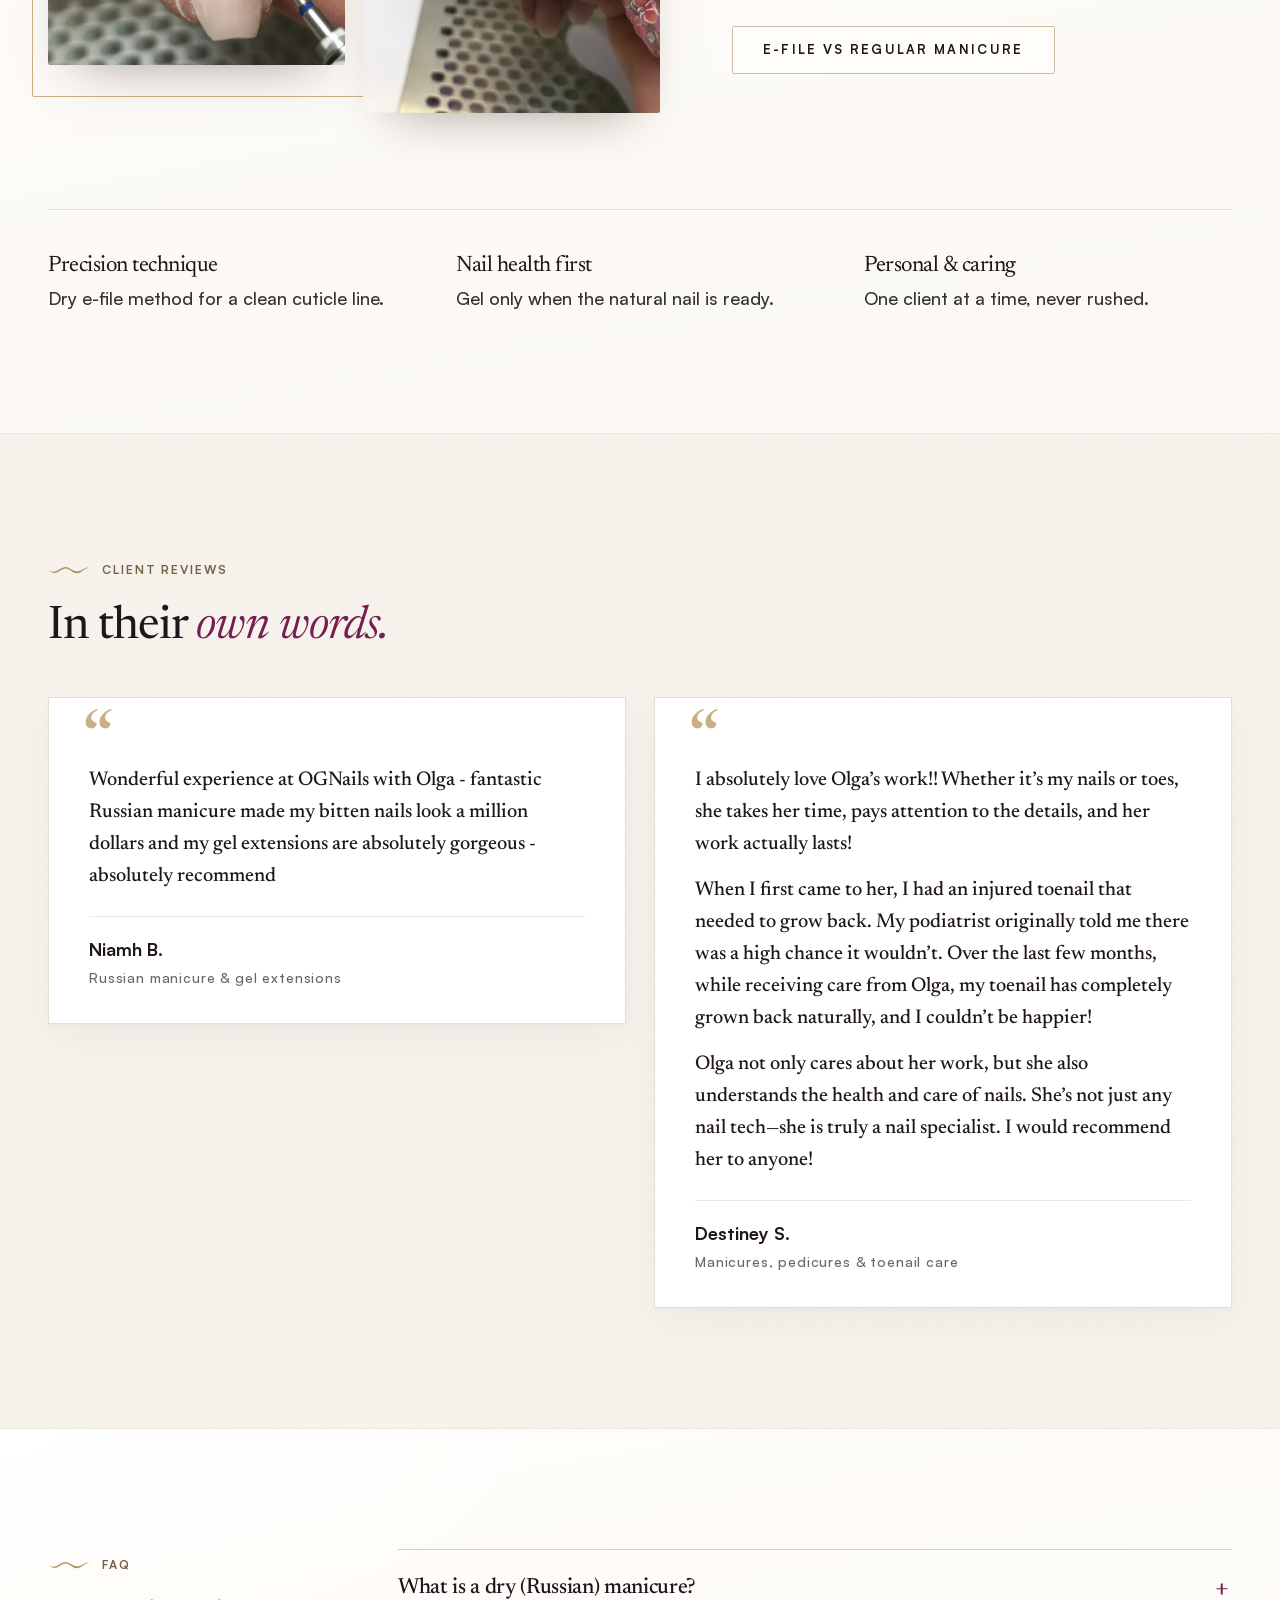
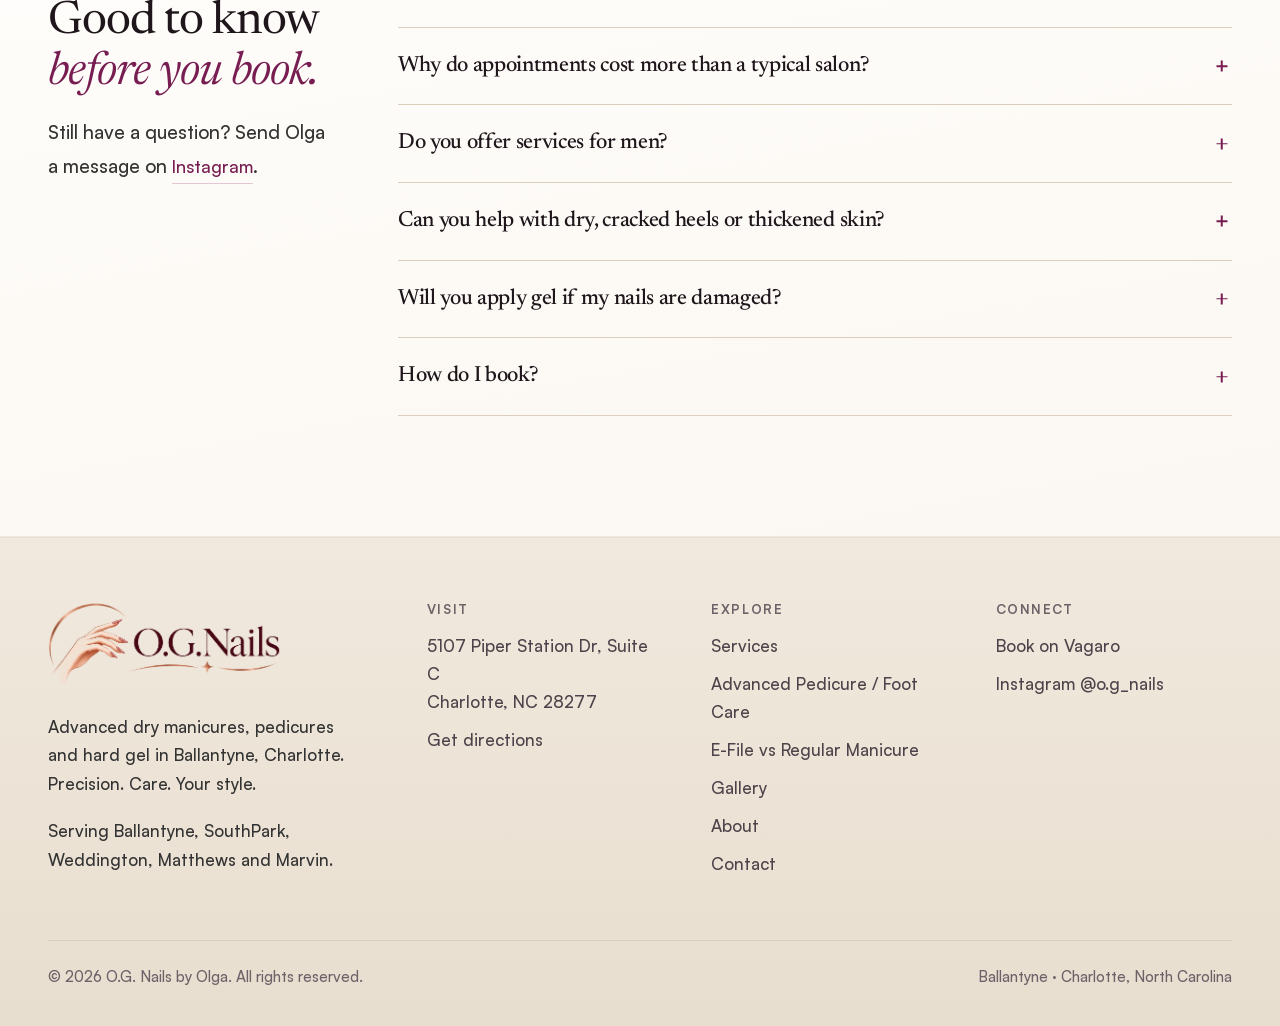
==== commit 2612100f: "Add testimonials" ====
--- a/index.html
+++ b/index.html
@@ -43,7 +43,7 @@
 <meta name="twitter:description" content="Dry (Russian) manicures, pedicures, advanced foot care and hard gel in Ballantyne, Charlotte NC, near SouthPark, Matthews and Weddington. Book online.">
 <link rel="preload" href="assets/fonts/newsreader-latin-opsz-normal.woff2" as="font" type="font/woff2" crossorigin>
 <link rel="preload" href="assets/fonts/satoshi-medium.woff2" as="font" type="font/woff2" crossorigin>
-<link rel="stylesheet" href="assets/css/styles.css?v=ecbddcc2">
+<link rel="stylesheet" href="assets/css/styles.css?v=38c53be3">
 <script type="application/ld+json">{"@context": "https://schema.org", "@type": "FAQPage", "mainEntity": [{"@type": "Question", "name": "What is a dry (Russian) manicure?", "acceptedAnswer": {"@type": "Answer", "text": "A dry manicure is done without soaking the hands in water. Instead, Olga uses a precision e-file and fine tools to gently lift and remove dead cuticle tissue and refine the nail fold. Because the nail isn\u2019t swollen with water, polish is applied to the nail\u2019s true shape, which helps it sit closer to the cuticle and look neater for longer."}}, {"@type": "Question", "name": "Why do appointments cost more than a typical salon?", "acceptedAnswer": {"@type": "Answer", "text": "You\u2019re paying for time, advanced training and meticulous technique, not a quick turnover. The goal is healthy nails and a result that holds up between visits."}}, {"@type": "Question", "name": "Do you offer services for men?", "acceptedAnswer": {"@type": "Answer", "text": "Yes. There\u2019s a dedicated Hygienic Manicure for Men and Hygienic Pedicure for Men: clean shaping, cuticle care and massage, with no polish."}}, {"@type": "Question", "name": "Can you help with dry, cracked heels or thickened skin?", "acceptedAnswer": {"@type": "Answer", "text": "That\u2019s what the Advanced Pedicure is for. It addresses keratoses, cracks and excessive dryness, and can be combined with gel polish when the natural nail is suitable."}}, {"@type": "Question", "name": "Will you apply gel if my nails are damaged?", "acceptedAnswer": {"@type": "Answer", "text": "Nail health comes first. Gel polish is applied only when the natural nail plate is healthy and suitable. If it isn\u2019t, Olga will suggest a strengthening option or a hygienic service instead."}}, {"@type": "Question", "name": "How do I book?", "acceptedAnswer": {"@type": "Answer", "text": "All appointments are booked online through Vagaro, where you can see live availability and current prices. If you have trouble booking through Vagaro, send a message on Instagram to request an appointment."}}]}</script><script type="application/ld+json">{"@context": "https://schema.org", "@type": "Person", "@id": "https://ognailscharlotte.com/#olga", "name": "Olga Glavatcaia", "jobTitle": "Nail specialist", "image": "https://ognailscharlotte.com/images/olga-glavatcaia-md.webp", "url": "https://ognailscharlotte.com/about", "worksFor": {"@id": "https://ognailscharlotte.com/#business"}, "sameAs": ["https://www.instagram.com/o.g_nails"], "award": "NailPro World Cup 2020, 3rd place", "knowsAbout": ["Russian e-file manicure", "Dry pedicure", "Titanium wire toenail correction", "Hard gel extensions", "French sculpture gel nails"], "workLocation": {"@id": "https://ognailscharlotte.com/#business"}}</script><script type="application/ld+json">{"@context": "https://schema.org", "@type": "NailSalon", "@id": "https://ognailscharlotte.com/#business", "name": "O.G. Nails by Olga", "alternateName": "O.G. Nails", "image": "https://ognailscharlotte.com/images/olga-glavatcaia-md.webp", "url": "https://ognailscharlotte.com/", "logo": "https://ognailscharlotte.com/logo-badge.png", "description": "Advanced dry (Russian) manicures, dry pedicures, advanced pedicure and foot care, and hard gel extensions by Olga Glavatcaia in Ballantyne, Charlotte, NC, near SouthPark, Weddington, Matthews and Marvin.", "address": {"@type": "PostalAddress", "streetAddress": "5107 Piper Station Dr, Suite C", "addressLocality": "Charlotte", "addressRegion": "NC", "postalCode": "28277", "addressCountry": "US"}, "hasMap": "https://www.google.com/maps/search/?api=1&query=5107+Piper+Station+Dr+Suite+C+Charlotte+NC+28277", "areaServed": [{"@type": "City", "name": "Charlotte"}, {"@type": "City", "name": "Matthews"}, {"@type": "City", "name": "Weddington"}, {"@type": "City", "name": "Marvin"}, {"@type": "Place", "name": "Ballantyne"}, {"@type": "Place", "name": "SouthPark"}], "priceRange": "$$$", "currenciesAccepted": "USD", "founder": {"@id": "https://ognailscharlotte.com/#olga"}, "employee": {"@id": "https://ognailscharlotte.com/#olga"}, "knowsAbout": ["Russian manicure", "Dry manicure", "E-file manicure", "Dry pedicure", "Advanced pedicure", "Cracked heels", "Calluses and corns", "Thick toenails", "Titanium wire toenail correction", "Hard gel extensions", "Nail art"], "sameAs": ["https://www.instagram.com/o.g_nails", "https://www.vagaro.com/ognails"], "potentialAction": {"@type": "ReserveAction", "target": {"@type": "EntryPoint", "urlTemplate": "https://www.vagaro.com/ognails", "actionPlatform": ["https://schema.org/DesktopWebPlatform", "https://schema.org/MobileWebPlatform"]}, "result": {"@type": "Reservation", "name": "Nail appointment"}}}</script>
 </head>
 <body class="has-overlay-header">
@@ -202,7 +202,29 @@
   </div>
 </section>
 
-<section class="section" id="faq">
+<section class="section" id="reviews">
+  <div class="container">
+    <div class="section-head reveal">
+      <div>
+        <span class="eyebrow">Client reviews</span>
+        <h2>In their <em>own words.</em></h2>
+      </div>
+    </div>
+    <div class="reviews-grid reveal">
+      <figure class="review-card">
+      <span class="review-mark" aria-hidden="true">&ldquo;</span>
+      <blockquote><p>Wonderful experience at OGNails with Olga - fantastic Russian manicure made my bitten nails look a million dollars and my gel extensions are absolutely gorgeous - absolutely recommend</p></blockquote>
+      <figcaption><strong>Niamh B.</strong><span>Russian manicure &amp; gel extensions</span></figcaption>
+    </figure><figure class="review-card">
+      <span class="review-mark" aria-hidden="true">&ldquo;</span>
+      <blockquote><p>I absolutely love Olga&rsquo;s work!! Whether it&rsquo;s my nails or toes, she takes her time, pays attention to the details, and her work actually lasts!</p><p>When I first came to her, I had an injured toenail that needed to grow back. My podiatrist originally told me there was a high chance it wouldn&rsquo;t. Over the last few months, while receiving care from Olga, my toenail has completely grown back naturally, and I couldn&rsquo;t be happier!</p><p>Olga not only cares about her work, but she also understands the health and care of nails. She&rsquo;s not just any nail tech&mdash;she is truly a nail specialist. I would recommend her to anyone!</p></blockquote>
+      <figcaption><strong>Destiney S.</strong><span>Manicures, pedicures &amp; toenail care</span></figcaption>
+    </figure>
+    </div>
+  </div>
+</section>
+
+<section class="section section-tint" id="faq">
   <div class="container faq">
     <div class="reveal">
       <span class="eyebrow">FAQ</span>
--- a/assets/css/styles.css
+++ b/assets/css/styles.css
@@ -1377,3 +1377,37 @@
 .cred-section .timeline h3{font-size:1.45rem}
 @media (max-width:760px){.cred-section .timeline{grid-template-columns:1fr}.cred-section .timeline li:last-child{padding-bottom:0}}
 .choose-single{display:block}.choose-single .explainer-card{max-width:820px}
+
+/* Advanced pedicure: concerns as a square white box */
+.checks.checks-white{background:#fff;border:1px solid #e8decf;border-radius:0;box-shadow:0 2px 4px #2a0f1f05,0 14px 40px #2a0f1f0a}
+/* Titanium wire section without the plum band */
+.wire-band.wire-light{color:var(--ink);background:radial-gradient(80% 60% at 0% 0%,#ffffff 0%,#ffffff00 60%),linear-gradient(170deg,#fffdfa 0%,#fbf8f3 100%)}
+.wire-light .wire-intro h2{color:var(--ink)}
+.wire-light .wire-intro h2 em{color:var(--plum)}
+.wire-light .wire-intro>p,.wire-light .wire-card p{color:var(--muted)}
+.wire-light .wire-intro .wire-note{color:var(--soft);border-left-color:var(--gold-soft)}
+.wire-band.wire-light .eyebrow{color:var(--gold-line)}
+.wire-band.wire-light .eyebrow::before{filter:none}
+.wire-light .wire-consult{background:#fff;border:1px solid #e8decf;border-radius:0;box-shadow:0 14px 40px #2a0f1f0a;color:var(--ink)}
+.wire-light .wire-consult strong{color:var(--ink)}
+.wire-light .wire-consult p{color:var(--muted)}
+.wire-light .wire-tag{background:#f1e9de;color:var(--plum)}
+.wire-light .wire-card .ba-img{box-shadow:0 24px 50px -28px #2a0f1f59}
+
+/* Larger footer text */
+.footer-brand p{font-size:1.0625rem}
+.site-footer h3{font-size:.8125rem}
+.site-footer li,.site-footer li a{font-size:1.0625rem}
+.footer-bottom,.footer-areas{font-size:.9375rem}
+
+/* Client reviews */
+.reviews-grid{display:grid;grid-template-columns:repeat(2,minmax(0,1fr));gap:28px;align-items:start}
+.review-card{position:relative;margin:0;background:#fff;border:1px solid #e8decf;box-shadow:0 2px 4px #2a0f1f05,0 14px 40px #2a0f1f0a;padding:44px 40px 34px}
+.review-mark{position:absolute;top:10px;left:34px;font-family:var(--serif);font-size:4.5rem;line-height:1;color:var(--gold-soft)}
+.review-card blockquote{margin:22px 0 0;font-family:var(--serif);font-size:1.25rem;line-height:1.6;color:var(--ink)}
+.review-card blockquote p+p{margin-top:14px}
+.review-card figcaption{display:flex;flex-direction:column;gap:2px;margin-top:24px;padding-top:18px;border-top:1px solid #efe8dd}
+.review-card figcaption strong{font-weight:650;color:var(--ink)}
+.review-card figcaption span{font-size:.875rem;letter-spacing:.06em;color:var(--soft)}
+.review-feature{max-width:860px;margin:56px auto 0}
+@media (max-width:800px){.reviews-grid{grid-template-columns:1fr}.review-card{padding:40px 24px 28px}.review-mark{left:20px}.review-card blockquote{font-size:1.125rem}}
